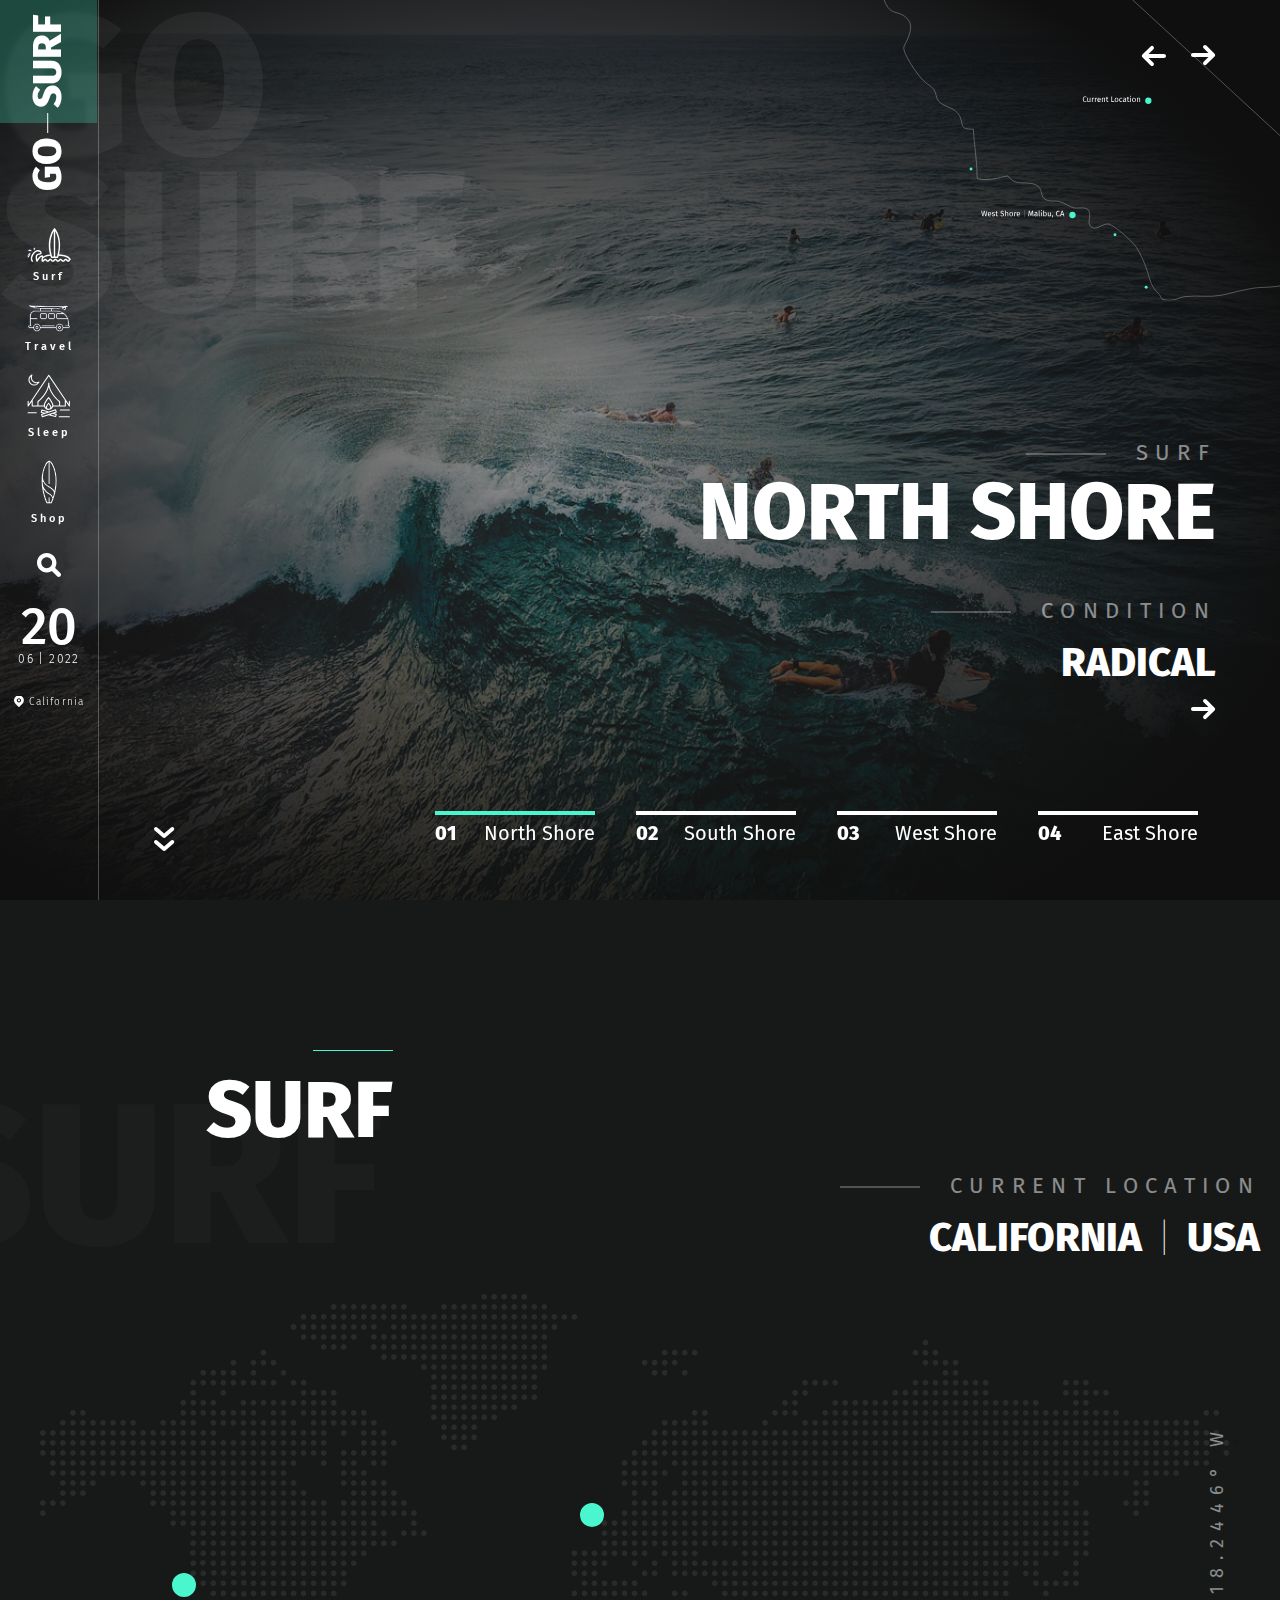
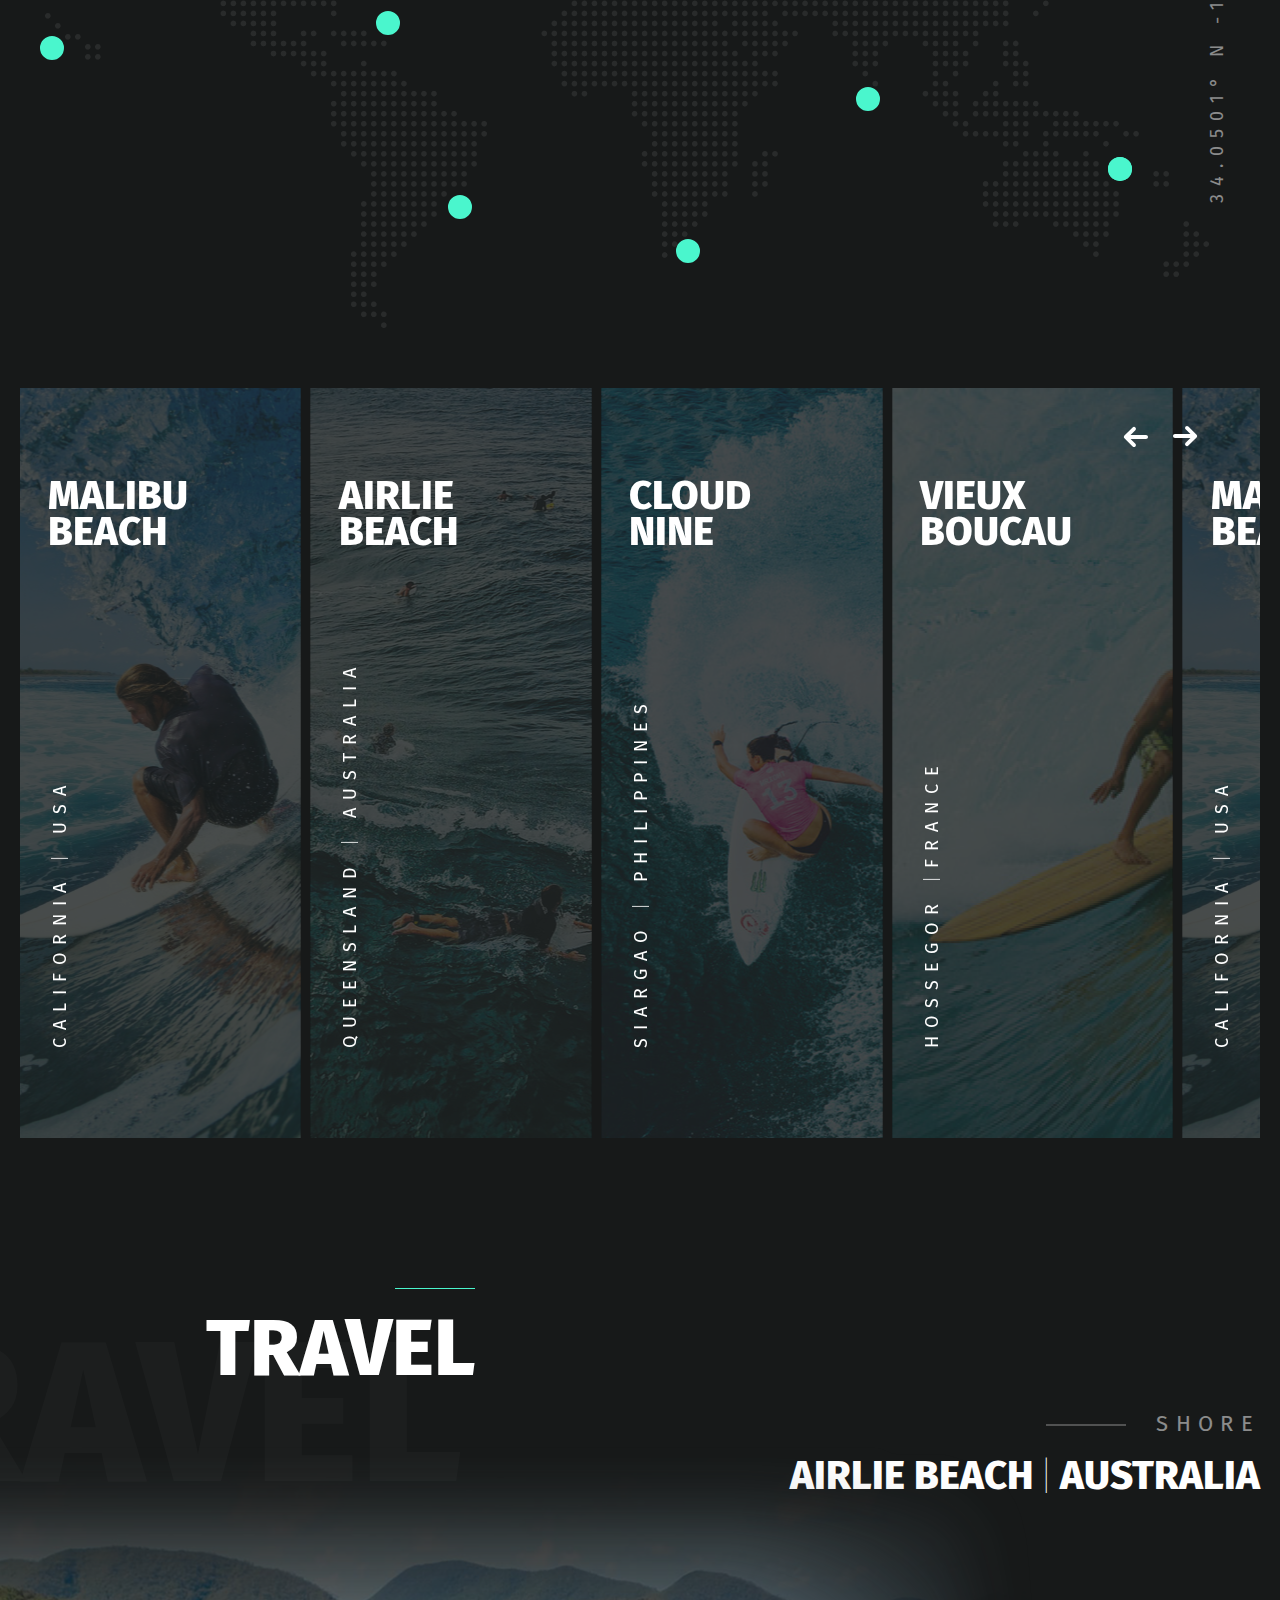
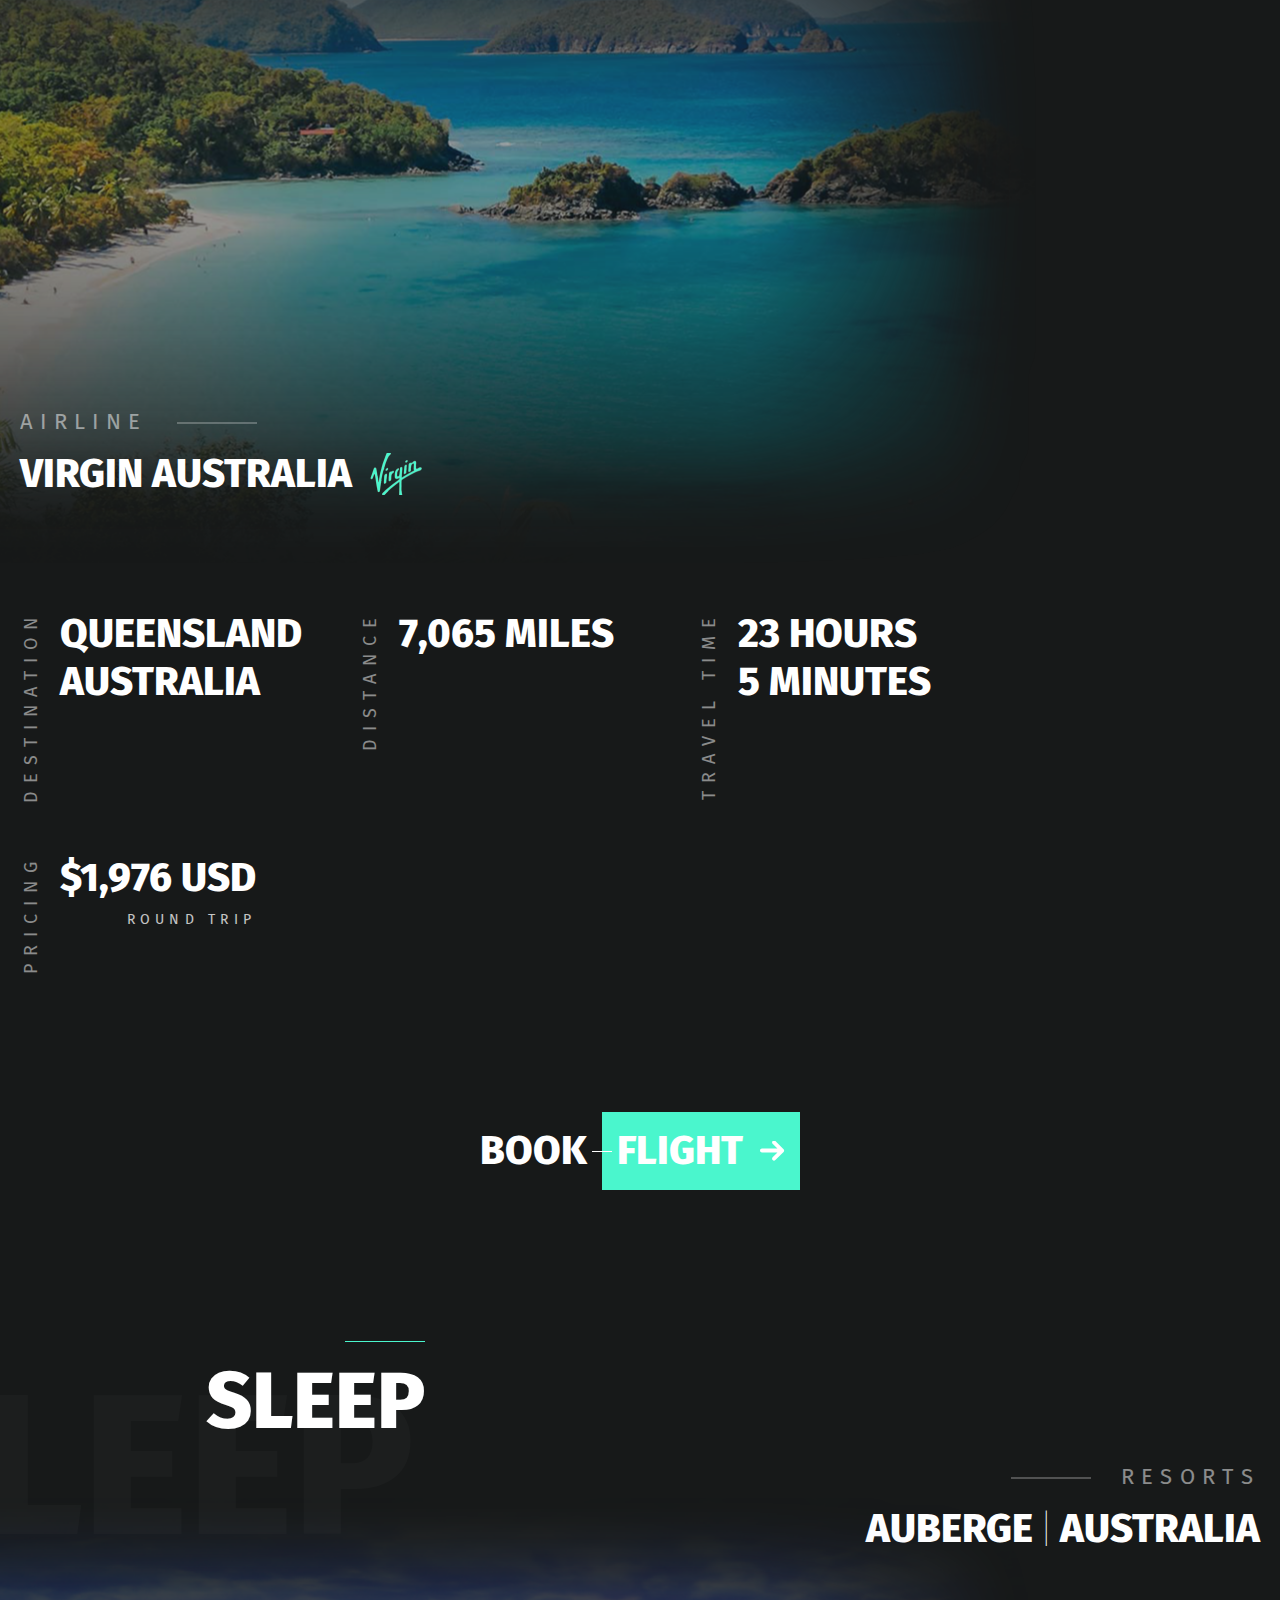
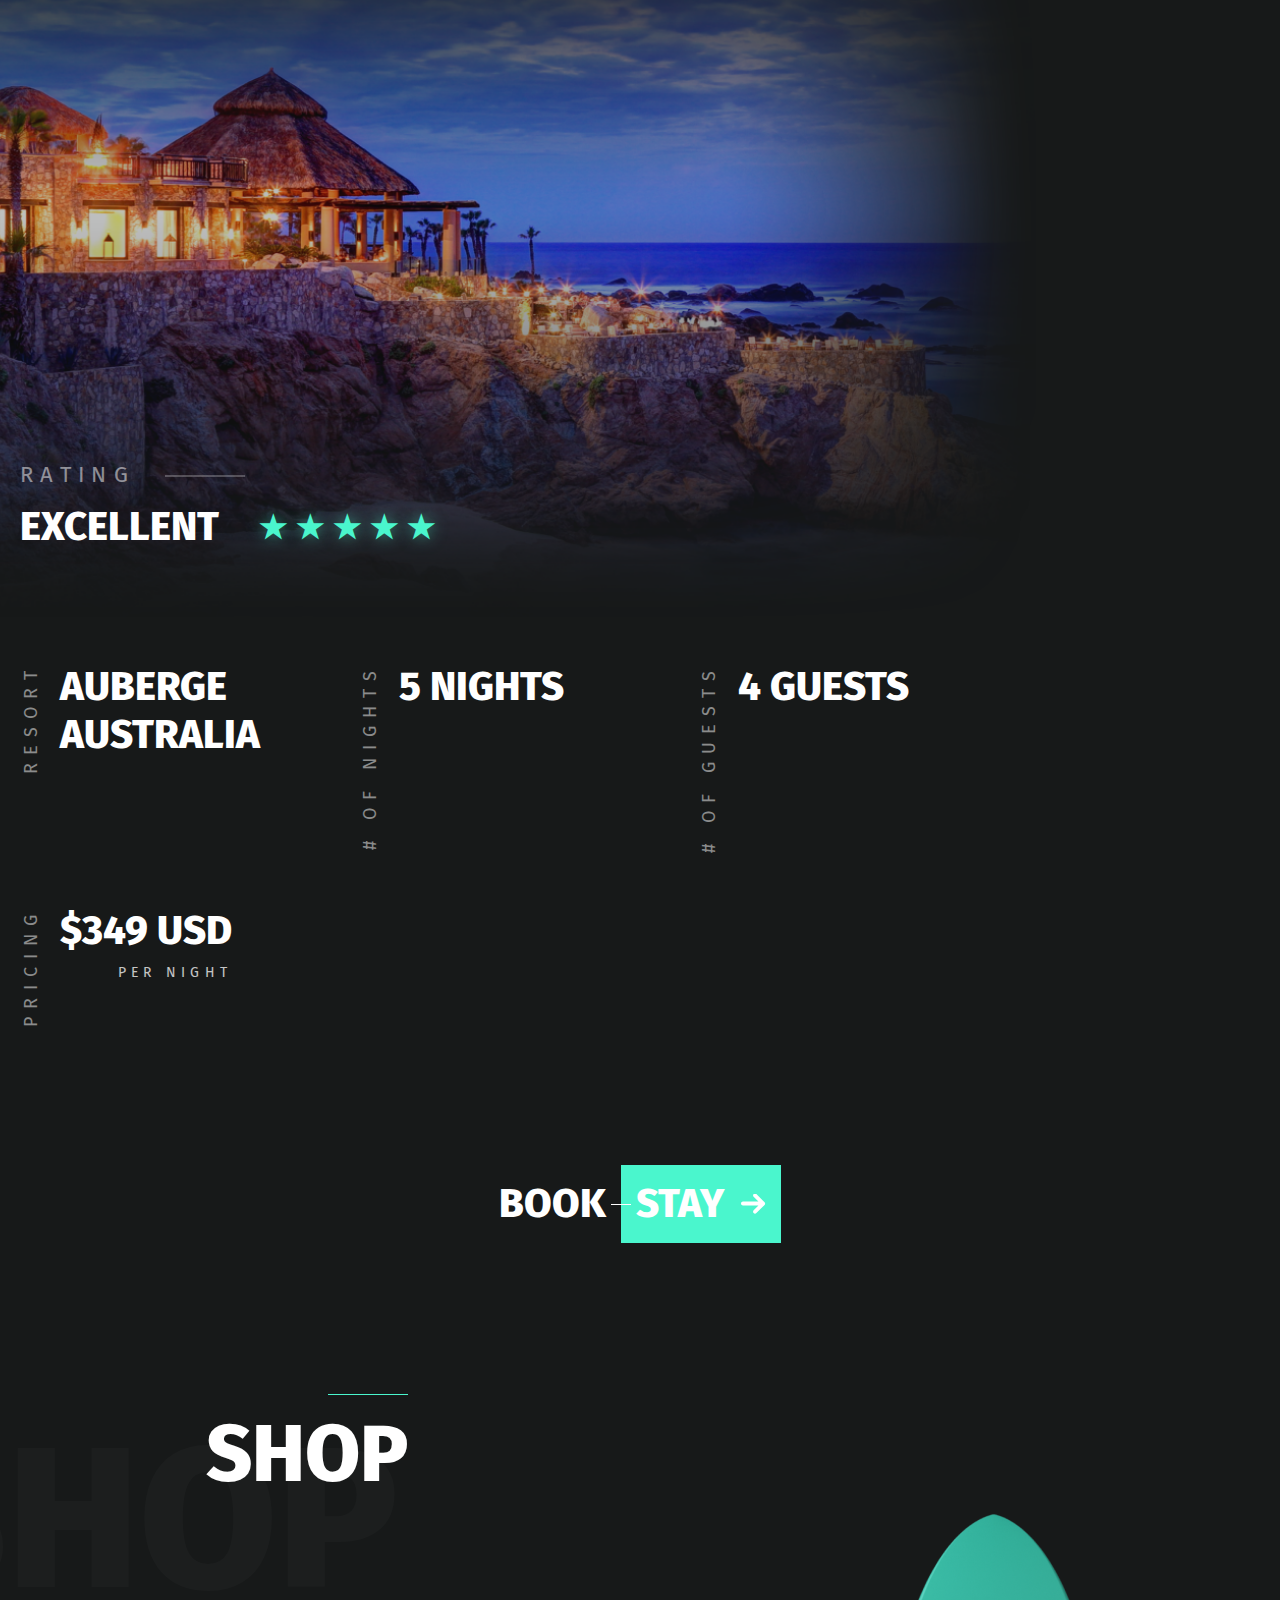
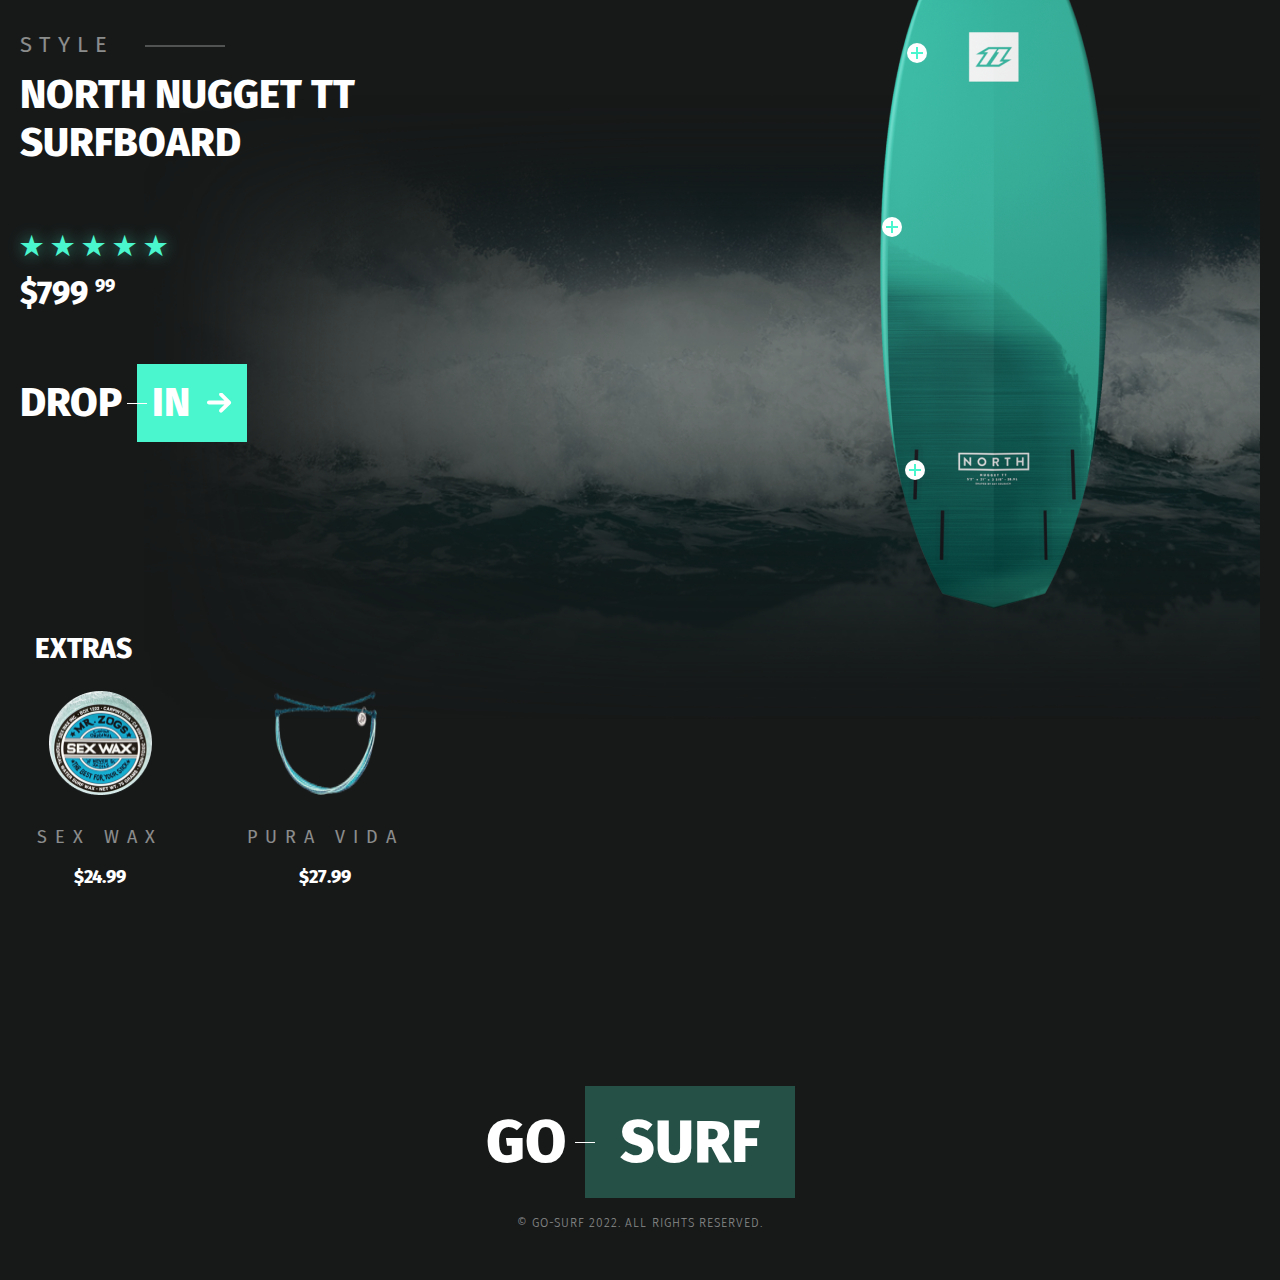
==== index.html @ 5638788f "added travel, shop, footer section. added resp des" ====
<!DOCTYPE html>
<html lang="en">
  <head>
    <meta charset="UTF-8" />
    <meta http-equiv="X-UA-Compatible" content="IE=edge" />
    <meta name="viewport" content="width=device-width, initial-scale=1.0" />

    <link
      href="https://fonts.googleapis.com/css?family=Fira+Sans:100,100italic,200,200italic,300,300italic,regular,italic,500,500italic,600,600italic,700,700italic,800,800italic,900,900italic"
      rel="stylesheet"
    />
    <link
      rel="stylesheet"
      href="https://cdnjs.cloudflare.com/ajax/libs/animate.css/3.7.2/animate.min.css"
    />
    <link
      rel="stylesheet"
      href="https://cdn.jsdelivr.net/npm/swiper@8/swiper-bundle.min.css"
    />

    <link rel="stylesheet" href="css/style.css" />
    <title>Go Surf</title>
  </head>
  <body>
    <header class="header" id="header">
      <div class="header-container">
        <div class="header__map">
          <svg
            class="header__map-svg"
            width="1000"
            height="495"
            viewBox="0 0 1000 495"
            fill="none"
            xmlns="http://www.w3.org/2000/svg"
          >
            <g clip-path="url(#clip0_0_2977)">
              <g opacity="0.29827">
                <path
                  d="M1007.08 163.448L442.182 -356.858V-747.19L27.1096 -770C23.9043 -762.456 3.36709 -740.714 6.57176 -728.596C10.43 -714.102 29.8387 -718.735 35.4776 -709.409C42.0661 -698.42 30.7291 -653.749 27.3457 -640.86C20.8759 -616.445 6.09676 -596.665 1.82235 -572.25C-5.35982 -531.263 9.18245 -534.53 36.7242 -508.927C83.141 -465.742 45.9244 -420.952 57.6176 -370.223C67.1146 -328.878 108.605 -307.554 123.8 -266.211C135.553 -234.37 151.697 -226.233 176.746 -202.947C176.153 -217.084 163.51 -258.785 187.253 -255.102C210.817 -251.478 201.736 -216.669 206.247 -202.115C210.045 -189.997 236.933 -165.761 214.616 -154.593C207.196 -150.91 186.066 -165.582 177.577 -169.503C183.572 -150.791 179.774 -131.367 189.271 -113.487C200.608 -92.162 212.835 -100.359 227.853 -88.7754C243.344 -76.8355 241.683 -63.1137 234.797 -45.0554C227.615 -26.2247 220.196 -29.1352 231.592 -6.44342C239.843 9.95119 253.85 30.7421 265.9 43.2164C272.904 50.4634 280.502 52.1267 287.506 61.3932C293.323 69.1155 291.067 79.2142 298.012 86.1638C309.883 98.1037 330.006 98.282 339.384 113.904C349.831 131.309 337.96 144.437 368.706 142.833C370.309 177.643 376.897 209.185 376.541 243.994C393.695 250.825 421.414 242.687 439.399 239.063C457.266 263.18 480.355 246.429 500.774 259.558C509.678 265.26 507.837 279.517 513.239 284.506C524.339 294.723 532.529 288.308 546.301 291.872C556.51 294.486 564.404 301.97 574.138 304.703C583.338 307.257 598.475 301.258 605.301 309.396C613.492 319.138 599.78 336.958 612.127 344.799C622.395 351.333 637.115 335.77 647.088 338.027C658.721 340.7 692.079 371.174 700.271 381.212C709.59 392.677 718.969 414.062 724.25 428.793C732.501 451.841 731.373 463.127 748.408 479.998C759.27 490.75 748.942 491.522 766.63 494.67C778.204 496.749 793.518 488.374 805.212 487.067C829.549 484.394 854.122 489.027 878.102 484.453C900.421 480.176 921.729 473.166 944.64 469.899C964.465 467.048 999.367 469.246 1016.94 459.801C1035.99 449.643 1037.71 426.654 1010.17 430.932C1007.97 416.26 1017.77 396.003 1006.85 385.847C1022.04 365.056 1027.56 350.384 1029.93 324.959C1031 313.792 1031.48 301.436 1037 292.05C1042.4 282.783 1057.59 277.259 1060.56 269.299C1065.13 256.943 1057.83 251.419 1052.25 244.528C1048.69 240.073 1038.54 242.212 1035.63 238.291C1030.23 231.103 1035.57 223.678 1032.6 216.431C1023.94 195.462 1013.61 187.205 1007.08 163.444C1007.26 167.424 1007.44 171.463 1007.2 175.384"
                  stroke="white"
                  stroke-width="2"
                  stroke-linecap="round"
                  stroke-linejoin="round"
                />
              </g>
              <path
                class="line-animation"
                d="M728.114 83.9394C719.546 107.321 739.614 115.526 755.675 130.807C760.434 135.336 760.888 142.817 755.879 147.342C745.107 157.074 704.264 142.917 706.854 155.745C709.53 168.994 744.061 187.531 745.618 188.799C759.284 199.932 763.735 228.174 756.208 243.658C750.852 254.676 715.342 250.962 704.172 247.293C631.024 223.266 663.985 226.131 581.817 218.67C575.527 218.099 568.935 217.806 562.894 219.65C556.671 221.549 556.869 229.339 558.957 233.55C565.876 247.506 596.849 271.178 588.514 289.523C585.956 295.152 579.963 298.707 577.264 304.27C575.151 308.627 575.385 313.772 574.445 318.523"
                stroke="white"
                stroke-width="2"
              />
              <circle
                class="animated fadeIn delay-5s"
                cx="572.5"
                cy="319.5"
                r="6.5"
                fill="#4AF6CD"
              />
              <circle
                class="animated fadeIn delay-3s"
                cx="660"
                cy="360"
                r="3"
                fill="#4AF6CD"
              />
              <circle
                class="animated fadeIn delay-4s"
                cx="724"
                cy="468"
                r="3"
                fill="#4AF6CD"
              />
              <circle
                class="animated fadeIn delay-2s"
                cx="364"
                cy="225"
                r="3"
                fill="#4AF6CD"
              />
              <circle
                class="animated fadeIn delay-1s"
                cx="728.5"
                cy="84.5"
                r="6.5"
                fill="#4AF6CD"
              />
              <path
                class="animated fadeIn name-point"
                d="M397.41 310.976L395.17 322H393.218L391.186 312.768L389.138 322H387.234L384.994 310.976H386.482L388.258 320.672L390.386 310.976H392.002L394.178 320.672L396.018 310.976H397.41ZM405.544 317.536C405.544 317.781 405.534 318.032 405.512 318.288H400.136C400.2 319.216 400.435 319.899 400.84 320.336C401.246 320.773 401.768 320.992 402.408 320.992C402.814 320.992 403.187 320.933 403.528 320.816C403.87 320.699 404.227 320.512 404.6 320.256L405.24 321.136C404.344 321.84 403.363 322.192 402.296 322.192C401.123 322.192 400.206 321.808 399.544 321.04C398.894 320.272 398.568 319.216 398.568 317.872C398.568 316.997 398.707 316.224 398.984 315.552C399.272 314.869 399.678 314.336 400.2 313.952C400.734 313.568 401.358 313.376 402.072 313.376C403.192 313.376 404.051 313.744 404.648 314.48C405.246 315.216 405.544 316.235 405.544 317.536ZM404.088 317.104C404.088 316.272 403.923 315.637 403.592 315.2C403.262 314.763 402.766 314.544 402.104 314.544C400.899 314.544 400.243 315.429 400.136 317.2H404.088V317.104ZM410.183 313.376C410.759 313.376 411.276 313.456 411.735 313.616C412.194 313.776 412.631 314.016 413.047 314.336L412.423 315.264C412.039 315.019 411.671 314.837 411.319 314.72C410.978 314.603 410.615 314.544 410.231 314.544C409.751 314.544 409.372 314.645 409.095 314.848C408.818 315.04 408.679 315.307 408.679 315.648C408.679 315.989 408.807 316.256 409.063 316.448C409.33 316.64 409.804 316.827 410.487 317.008C411.426 317.243 412.124 317.563 412.583 317.968C413.052 318.373 413.287 318.928 413.287 319.632C413.287 320.464 412.962 321.099 412.311 321.536C411.671 321.973 410.887 322.192 409.959 322.192C408.679 322.192 407.618 321.824 406.775 321.088L407.559 320.192C408.274 320.736 409.063 321.008 409.927 321.008C410.482 321.008 410.919 320.896 411.239 320.672C411.57 320.437 411.735 320.123 411.735 319.728C411.735 319.44 411.676 319.211 411.559 319.04C411.442 318.859 411.239 318.704 410.951 318.576C410.663 318.437 410.242 318.293 409.687 318.144C408.791 317.909 408.14 317.595 407.735 317.2C407.34 316.805 407.143 316.304 407.143 315.696C407.143 315.259 407.271 314.864 407.527 314.512C407.794 314.149 408.156 313.872 408.615 313.68C409.084 313.477 409.607 313.376 410.183 313.376ZM419.62 321.616C419.065 322 418.436 322.192 417.732 322.192C417.017 322.192 416.457 321.989 416.052 321.584C415.657 321.168 415.46 320.571 415.46 319.792V314.704H413.988V313.568H415.46V311.664L416.932 311.488V313.568H418.932L418.772 314.704H416.932V319.728C416.932 320.165 417.006 320.485 417.156 320.688C417.316 320.88 417.577 320.976 417.94 320.976C418.27 320.976 418.644 320.864 419.06 320.64L419.62 321.616ZM428.179 310.784C428.915 310.784 429.545 310.891 430.067 311.104C430.59 311.307 431.097 311.627 431.587 312.064L430.755 312.992C430.339 312.661 429.929 312.421 429.523 312.272C429.129 312.112 428.702 312.032 428.243 312.032C427.667 312.032 427.193 312.165 426.819 312.432C426.446 312.699 426.259 313.088 426.259 313.6C426.259 313.92 426.323 314.192 426.451 314.416C426.579 314.629 426.814 314.827 427.155 315.008C427.507 315.189 428.014 315.381 428.675 315.584C429.369 315.797 429.945 316.027 430.403 316.272C430.862 316.517 431.23 316.859 431.507 317.296C431.795 317.723 431.939 318.267 431.939 318.928C431.939 319.568 431.779 320.133 431.459 320.624C431.15 321.115 430.697 321.499 430.099 321.776C429.513 322.053 428.814 322.192 428.003 322.192C426.478 322.192 425.23 321.717 424.259 320.768L425.091 319.84C425.539 320.203 425.993 320.48 426.451 320.672C426.91 320.853 427.422 320.944 427.987 320.944C428.67 320.944 429.235 320.779 429.683 320.448C430.131 320.107 430.355 319.616 430.355 318.976C430.355 318.613 430.286 318.315 430.147 318.08C430.009 317.835 429.769 317.616 429.427 317.424C429.097 317.232 428.611 317.04 427.971 316.848C426.841 316.507 426.014 316.096 425.491 315.616C424.969 315.136 424.707 314.485 424.707 313.664C424.707 313.109 424.851 312.613 425.139 312.176C425.438 311.739 425.849 311.397 426.371 311.152C426.905 310.907 427.507 310.784 428.179 310.784ZM438.066 313.376C438.834 313.376 439.431 313.605 439.858 314.064C440.295 314.523 440.514 315.152 440.514 315.952V322H439.042V316.16C439.042 315.563 438.925 315.141 438.69 314.896C438.466 314.651 438.135 314.528 437.698 314.528C437.261 314.528 436.871 314.656 436.53 314.912C436.189 315.168 435.869 315.531 435.57 316V322H434.098V310.192L435.57 310.032V314.736C436.231 313.829 437.063 313.376 438.066 313.376ZM446.641 313.376C447.825 313.376 448.742 313.771 449.393 314.56C450.054 315.349 450.385 316.421 450.385 317.776C450.385 318.651 450.236 319.424 449.937 320.096C449.638 320.757 449.206 321.275 448.641 321.648C448.076 322.011 447.404 322.192 446.625 322.192C445.441 322.192 444.518 321.797 443.857 321.008C443.196 320.219 442.865 319.147 442.865 317.792C442.865 316.917 443.014 316.149 443.313 315.488C443.612 314.816 444.044 314.299 444.609 313.936C445.174 313.563 445.852 313.376 446.641 313.376ZM446.641 314.56C445.18 314.56 444.449 315.637 444.449 317.792C444.449 319.936 445.174 321.008 446.625 321.008C448.076 321.008 448.801 319.931 448.801 317.776C448.801 315.632 448.081 314.56 446.641 314.56ZM456.481 313.376C456.78 313.376 457.057 313.408 457.313 313.472L457.041 314.912C456.785 314.848 456.54 314.816 456.305 314.816C455.782 314.816 455.361 315.008 455.041 315.392C454.721 315.776 454.47 316.373 454.289 317.184V322H452.817V313.568H454.081L454.225 315.28C454.449 314.651 454.753 314.176 455.137 313.856C455.521 313.536 455.969 313.376 456.481 313.376ZM464.872 317.536C464.872 317.781 464.862 318.032 464.84 318.288H459.464C459.528 319.216 459.763 319.899 460.168 320.336C460.574 320.773 461.096 320.992 461.736 320.992C462.142 320.992 462.515 320.933 462.856 320.816C463.198 320.699 463.555 320.512 463.928 320.256L464.568 321.136C463.672 321.84 462.691 322.192 461.624 322.192C460.451 322.192 459.534 321.808 458.872 321.04C458.222 320.272 457.896 319.216 457.896 317.872C457.896 316.997 458.035 316.224 458.312 315.552C458.6 314.869 459.006 314.336 459.528 313.952C460.062 313.568 460.686 313.376 461.4 313.376C462.52 313.376 463.379 313.744 463.976 314.48C464.574 315.216 464.872 316.235 464.872 317.536ZM463.416 317.104C463.416 316.272 463.251 315.637 462.92 315.2C462.59 314.763 462.094 314.544 461.432 314.544C460.227 314.544 459.571 315.429 459.464 317.2H463.416V317.104ZM473.41 309.184V323.568H473.058V309.184H473.41ZM492.237 322H490.765L490.381 317.024C490.221 315.072 490.131 313.573 490.109 312.528L487.725 320.752H486.301L483.789 312.512C483.789 313.845 483.72 315.387 483.581 317.136L483.213 322H481.773L482.685 310.976H484.733L487.053 318.992L489.261 310.976H491.325L492.237 322ZM500.434 320.032C500.434 320.373 500.493 320.629 500.61 320.8C500.728 320.96 500.904 321.083 501.138 321.168L500.802 322.192C500.365 322.139 500.013 322.016 499.746 321.824C499.48 321.632 499.282 321.333 499.154 320.928C498.589 321.771 497.752 322.192 496.642 322.192C495.81 322.192 495.154 321.957 494.674 321.488C494.194 321.019 493.954 320.405 493.954 319.648C493.954 318.752 494.274 318.064 494.914 317.584C495.565 317.104 496.482 316.864 497.666 316.864H498.962V316.24C498.962 315.643 498.818 315.216 498.53 314.96C498.242 314.704 497.8 314.576 497.202 314.576C496.584 314.576 495.826 314.725 494.93 315.024L494.562 313.952C495.608 313.568 496.578 313.376 497.474 313.376C498.466 313.376 499.208 313.621 499.698 314.112C500.189 314.592 500.434 315.28 500.434 316.176V320.032ZM496.978 321.088C497.821 321.088 498.482 320.651 498.962 319.776V317.84H497.858C496.301 317.84 495.522 318.416 495.522 319.568C495.522 320.069 495.645 320.448 495.89 320.704C496.136 320.96 496.498 321.088 496.978 321.088ZM504.981 322.192C504.437 322.192 504.005 322.032 503.685 321.712C503.376 321.381 503.221 320.923 503.221 320.336V310.176L504.693 310V320.304C504.693 320.539 504.731 320.709 504.805 320.816C504.891 320.923 505.029 320.976 505.221 320.976C505.424 320.976 505.605 320.944 505.765 320.88L506.149 321.904C505.797 322.096 505.408 322.192 504.981 322.192ZM509.461 313.568V322H507.989V313.568H509.461ZM508.709 309.52C509.018 309.52 509.269 309.616 509.461 309.808C509.653 310 509.749 310.24 509.749 310.528C509.749 310.816 509.653 311.056 509.461 311.248C509.269 311.429 509.018 311.52 508.709 311.52C508.41 311.52 508.165 311.429 507.973 311.248C507.781 311.056 507.685 310.816 507.685 310.528C507.685 310.24 507.781 310 507.973 309.808C508.165 309.616 508.41 309.52 508.709 309.52ZM516.36 313.376C517.32 313.376 518.083 313.765 518.648 314.544C519.214 315.312 519.496 316.389 519.496 317.776C519.496 318.651 519.363 319.424 519.096 320.096C518.83 320.757 518.446 321.275 517.944 321.648C517.443 322.011 516.856 322.192 516.184 322.192C515.299 322.192 514.552 321.819 513.944 321.072L513.8 322H512.504V310.176L513.976 310V314.624C514.584 313.792 515.379 313.376 516.36 313.376ZM515.832 321.024C516.483 321.024 516.99 320.763 517.352 320.24C517.726 319.707 517.912 318.885 517.912 317.776C517.912 316.635 517.742 315.813 517.4 315.312C517.059 314.8 516.574 314.544 515.944 314.544C515.198 314.544 514.542 314.981 513.976 315.856V319.888C514.2 320.24 514.472 320.517 514.792 320.72C515.123 320.923 515.47 321.024 515.832 321.024ZM528.276 322H527.012L526.9 320.688C526.58 321.211 526.212 321.595 525.796 321.84C525.38 322.075 524.874 322.192 524.276 322.192C523.54 322.192 522.964 321.968 522.548 321.52C522.132 321.072 521.924 320.437 521.924 319.616V313.568H523.396V319.456C523.396 320.032 523.498 320.443 523.7 320.688C523.903 320.923 524.234 321.04 524.692 321.04C525.514 321.04 526.218 320.555 526.804 319.584V313.568H528.276V322ZM531.701 319.968C532.021 319.968 532.288 320.075 532.501 320.288C532.714 320.501 532.821 320.763 532.821 321.072C532.821 321.403 532.725 321.781 532.533 322.208L531.461 324.656H530.405L531.045 322C530.906 321.893 530.794 321.76 530.709 321.6C530.634 321.44 530.597 321.264 530.597 321.072C530.597 320.763 530.704 320.501 530.917 320.288C531.13 320.075 531.392 319.968 531.701 319.968ZM543.331 310.784C543.992 310.784 544.547 310.869 544.995 311.04C545.454 311.211 545.918 311.488 546.387 311.872L545.555 312.848C544.883 312.304 544.174 312.032 543.427 312.032C542.51 312.032 541.768 312.384 541.203 313.088C540.648 313.792 540.371 314.923 540.371 316.48C540.371 317.995 540.648 319.115 541.203 319.84C541.758 320.555 542.494 320.912 543.411 320.912C543.88 320.912 544.291 320.832 544.643 320.672C544.995 320.512 545.368 320.288 545.763 320L546.515 320.96C546.174 321.312 545.736 321.605 545.203 321.84C544.67 322.075 544.056 322.192 543.363 322.192C542.467 322.192 541.667 321.973 540.963 321.536C540.27 321.088 539.726 320.437 539.331 319.584C538.947 318.72 538.755 317.685 538.755 316.48C538.755 315.275 538.958 314.245 539.363 313.392C539.768 312.528 540.318 311.877 541.011 311.44C541.704 311.003 542.478 310.784 543.331 310.784ZM554.3 322L553.468 319.232H549.292L548.46 322H546.924L550.46 310.976H552.38L555.9 322H554.3ZM549.66 318H553.1L551.388 312.24L549.66 318Z"
                fill="white"
              />
              <path
                class="animated fadeIn name-point"
                d="M598.378 75.784C599.039 75.784 599.594 75.8693 600.042 76.04C600.501 76.2107 600.965 76.488 601.434 76.872L600.602 77.848C599.93 77.304 599.221 77.032 598.474 77.032C597.557 77.032 596.815 77.384 596.25 78.088C595.695 78.792 595.418 79.9227 595.418 81.48C595.418 82.9947 595.695 84.1147 596.25 84.84C596.805 85.5547 597.541 85.912 598.458 85.912C598.927 85.912 599.338 85.832 599.69 85.672C600.042 85.512 600.415 85.288 600.81 85L601.562 85.96C601.221 86.312 600.783 86.6053 600.25 86.84C599.717 87.0747 599.103 87.192 598.41 87.192C597.514 87.192 596.714 86.9733 596.01 86.536C595.317 86.088 594.773 85.4373 594.378 84.584C593.994 83.72 593.802 82.6853 593.802 81.48C593.802 80.2747 594.005 79.2453 594.41 78.392C594.815 77.528 595.365 76.8773 596.058 76.44C596.751 76.0027 597.525 75.784 598.378 75.784ZM609.401 87H608.137L608.025 85.688C607.705 86.2107 607.337 86.5947 606.921 86.84C606.505 87.0747 605.999 87.192 605.401 87.192C604.665 87.192 604.089 86.968 603.673 86.52C603.257 86.072 603.049 85.4373 603.049 84.616V78.568H604.521V84.456C604.521 85.032 604.623 85.4427 604.825 85.688C605.028 85.9227 605.359 86.04 605.817 86.04C606.639 86.04 607.343 85.5547 607.929 84.584V78.568H609.401V87ZM616.106 78.376C616.405 78.376 616.682 78.408 616.938 78.472L616.666 79.912C616.41 79.848 616.165 79.816 615.93 79.816C615.407 79.816 614.986 80.008 614.666 80.392C614.346 80.776 614.095 81.3733 613.914 82.184V87H612.442V78.568H613.706L613.85 80.28C614.074 79.6507 614.378 79.176 614.762 78.856C615.146 78.536 615.594 78.376 616.106 78.376ZM622.278 78.376C622.576 78.376 622.854 78.408 623.11 78.472L622.838 79.912C622.582 79.848 622.336 79.816 622.102 79.816C621.579 79.816 621.158 80.008 620.838 80.392C620.518 80.776 620.267 81.3733 620.086 82.184V87H618.614V78.568H619.878L620.022 80.28C620.246 79.6507 620.55 79.176 620.934 78.856C621.318 78.536 621.766 78.376 622.278 78.376ZM630.669 82.536C630.669 82.7813 630.659 83.032 630.637 83.288H625.261C625.325 84.216 625.56 84.8987 625.965 85.336C626.371 85.7733 626.893 85.992 627.533 85.992C627.939 85.992 628.312 85.9333 628.653 85.816C628.995 85.6987 629.352 85.512 629.725 85.256L630.365 86.136C629.469 86.84 628.488 87.192 627.421 87.192C626.248 87.192 625.331 86.808 624.669 86.04C624.019 85.272 623.693 84.216 623.693 82.872C623.693 81.9973 623.832 81.224 624.109 80.552C624.397 79.8693 624.803 79.336 625.325 78.952C625.859 78.568 626.483 78.376 627.197 78.376C628.317 78.376 629.176 78.744 629.773 79.48C630.371 80.216 630.669 81.2347 630.669 82.536ZM629.213 82.104C629.213 81.272 629.048 80.6373 628.717 80.2C628.387 79.7627 627.891 79.544 627.229 79.544C626.024 79.544 625.368 80.4293 625.261 82.2H629.213V82.104ZM636.988 78.376C637.756 78.376 638.353 78.6053 638.78 79.064C639.217 79.5227 639.436 80.152 639.436 80.952V87H637.964V81.16C637.964 80.5627 637.852 80.1413 637.628 79.896C637.404 79.6507 637.073 79.528 636.636 79.528C636.188 79.528 635.793 79.656 635.452 79.912C635.111 80.168 634.791 80.536 634.492 81.016V87H633.02V78.568H634.284L634.412 79.816C634.711 79.368 635.079 79.016 635.516 78.76C635.964 78.504 636.455 78.376 636.988 78.376ZM646.651 86.616C646.096 87 645.467 87.192 644.763 87.192C644.048 87.192 643.488 86.9893 643.083 86.584C642.688 86.168 642.491 85.5707 642.491 84.792V79.704H641.019V78.568H642.491V76.664L643.963 76.488V78.568H645.963L645.803 79.704H643.963V84.728C643.963 85.1653 644.038 85.4853 644.187 85.688C644.347 85.88 644.608 85.976 644.971 85.976C645.302 85.976 645.675 85.864 646.091 85.64L646.651 86.616ZM654.011 75.976V85.672H658.539L658.363 87H652.491V75.976H654.011ZM663.141 78.376C664.325 78.376 665.242 78.7707 665.893 79.56C666.554 80.3493 666.885 81.4213 666.885 82.776C666.885 83.6507 666.736 84.424 666.437 85.096C666.138 85.7573 665.706 86.2747 665.141 86.648C664.576 87.0107 663.904 87.192 663.125 87.192C661.941 87.192 661.018 86.7973 660.357 86.008C659.696 85.2187 659.365 84.1467 659.365 82.792C659.365 81.9173 659.514 81.1493 659.813 80.488C660.112 79.816 660.544 79.2987 661.109 78.936C661.674 78.5627 662.352 78.376 663.141 78.376ZM663.141 79.56C661.68 79.56 660.949 80.6373 660.949 82.792C660.949 84.936 661.674 86.008 663.125 86.008C664.576 86.008 665.301 84.9307 665.301 82.776C665.301 80.632 664.581 79.56 663.141 79.56ZM672.389 78.376C672.89 78.376 673.349 78.4507 673.765 78.6C674.181 78.7387 674.581 78.968 674.965 79.288L674.261 80.216C673.962 80.0027 673.669 79.848 673.381 79.752C673.104 79.6453 672.794 79.592 672.453 79.592C671.77 79.592 671.237 79.864 670.853 80.408C670.48 80.952 670.293 81.7573 670.293 82.824C670.293 83.8907 670.48 84.68 670.853 85.192C671.226 85.6933 671.76 85.944 672.453 85.944C672.784 85.944 673.088 85.896 673.365 85.8C673.642 85.6933 673.952 85.528 674.293 85.304L674.965 86.264C674.197 86.8827 673.338 87.192 672.389 87.192C671.248 87.192 670.346 86.808 669.685 86.04C669.034 85.272 668.709 84.2107 668.709 82.856C668.709 81.96 668.858 81.176 669.157 80.504C669.456 79.832 669.877 79.3093 670.421 78.936C670.976 78.5627 671.632 78.376 672.389 78.376ZM682.481 85.032C682.481 85.3733 682.54 85.6293 682.657 85.8C682.775 85.96 682.951 86.0827 683.185 86.168L682.849 87.192C682.412 87.1387 682.06 87.016 681.793 86.824C681.527 86.632 681.329 86.3333 681.201 85.928C680.636 86.7707 679.799 87.192 678.689 87.192C677.857 87.192 677.201 86.9573 676.721 86.488C676.241 86.0187 676.001 85.4053 676.001 84.648C676.001 83.752 676.321 83.064 676.961 82.584C677.612 82.104 678.529 81.864 679.713 81.864H681.009V81.24C681.009 80.6427 680.865 80.216 680.577 79.96C680.289 79.704 679.847 79.576 679.249 79.576C678.631 79.576 677.873 79.7253 676.977 80.024L676.609 78.952C677.655 78.568 678.625 78.376 679.521 78.376C680.513 78.376 681.255 78.6213 681.745 79.112C682.236 79.592 682.481 80.28 682.481 81.176V85.032ZM679.025 86.088C679.868 86.088 680.529 85.6507 681.009 84.776V82.84H679.905C678.348 82.84 677.569 83.416 677.569 84.568C677.569 85.0693 677.692 85.448 677.937 85.704C678.183 85.96 678.545 86.088 679.025 86.088ZM689.76 86.616C689.206 87 688.576 87.192 687.872 87.192C687.158 87.192 686.598 86.9893 686.192 86.584C685.798 86.168 685.6 85.5707 685.6 84.792V79.704H684.128V78.568H685.6V76.664L687.072 76.488V78.568H689.072L688.912 79.704H687.072V84.728C687.072 85.1653 687.147 85.4853 687.296 85.688C687.456 85.88 687.718 85.976 688.08 85.976C688.411 85.976 688.784 85.864 689.2 85.64L689.76 86.616ZM692.758 78.568V87H691.286V78.568H692.758ZM692.006 74.52C692.315 74.52 692.566 74.616 692.758 74.808C692.95 75 693.046 75.24 693.046 75.528C693.046 75.816 692.95 76.056 692.758 76.248C692.566 76.4293 692.315 76.52 692.006 76.52C691.707 76.52 691.462 76.4293 691.27 76.248C691.078 76.056 690.982 75.816 690.982 75.528C690.982 75.24 691.078 75 691.27 74.808C691.462 74.616 691.707 74.52 692.006 74.52ZM698.969 78.376C700.153 78.376 701.071 78.7707 701.721 79.56C702.383 80.3493 702.713 81.4213 702.713 82.776C702.713 83.6507 702.564 84.424 702.265 85.096C701.967 85.7573 701.535 86.2747 700.969 86.648C700.404 87.0107 699.732 87.192 698.953 87.192C697.769 87.192 696.847 86.7973 696.185 86.008C695.524 85.2187 695.193 84.1467 695.193 82.792C695.193 81.9173 695.343 81.1493 695.641 80.488C695.94 79.816 696.372 79.2987 696.937 78.936C697.503 78.5627 698.18 78.376 698.969 78.376ZM698.969 79.56C697.508 79.56 696.777 80.6373 696.777 82.792C696.777 84.936 697.503 86.008 698.953 86.008C700.404 86.008 701.129 84.9307 701.129 82.776C701.129 80.632 700.409 79.56 698.969 79.56ZM709.113 78.376C709.881 78.376 710.478 78.6053 710.905 79.064C711.342 79.5227 711.561 80.152 711.561 80.952V87H710.089V81.16C710.089 80.5627 709.977 80.1413 709.753 79.896C709.529 79.6507 709.198 79.528 708.761 79.528C708.313 79.528 707.918 79.656 707.577 79.912C707.236 80.168 706.916 80.536 706.617 81.016V87H705.145V78.568H706.409L706.537 79.816C706.836 79.368 707.204 79.016 707.641 78.76C708.089 78.504 708.58 78.376 709.113 78.376Z"
                fill="white"
              />
            </g>
            <defs>
              <clipPath id="clip0_0_2977">
                <rect
                  width="1062"
                  height="1265"
                  fill="white"
                  transform="translate(0 -770)"
                />
              </clipPath>
            </defs>
          </svg>
        </div>

        <div class="container__burger">
          <div class="burger" id="burger">
            <span class="bar"></span>
            <span class="bar"></span>
            <span class="bar"></span>
          </div>
        </div>

        <div
          style="
            --swiper-navigation-color: #fff;
            --swiper-pagination-color: #fff;
          "
          class="swiper mySwiper2"
        >
          <div class="swiper-wrapper">
            <div class="swiper-slide">
              <div class="header-swiper-slide header-swiper-slide__north">
                <div class="header-swiper-slide__info-wrapper">
                  <p class="subtitle subtitle-header">Surf</p>
                  <p class="header-swiper-slide__title">North Shore</p>
                  <p class="subtitle subtitle-header">Condition</p>
                  <p class="title title-header">Radical</p>
                  <a href="#" class="header-swiper-slide__link">
                    <img src="images/arrow-right.svg" alt="" />
                  </a>
                </div>
              </div>
            </div>
            <div class="swiper-slide">
              <div class="header-swiper-slide header-swiper-slide__south">
                <div class="header-swiper-slide__info-wrapper">
                  <p class="subtitle subtitle-header">Surf</p>
                  <p class="header-swiper-slide__title">South Shore</p>
                  <p class="subtitle subtitle-header">Condition</p>
                  <p class="title title-header">Radical</p>
                  <a href="#" class="header-swiper-slide__link">
                    <img src="images/arrow-right.svg" alt="" />
                  </a>
                </div>
              </div>
            </div>
            <div class="swiper-slide">
              <div class="header-swiper-slide header-swiper-slide__west">
                <div class="header-swiper-slide__info-wrapper">
                  <p class="subtitle subtitle-header">Surf</p>
                  <p class="header-swiper-slide__title">West Shore</p>
                  <p class="subtitle subtitle-header">Condition</p>
                  <p class="title title-header">Radical</p>
                  <a href="#" class="header-swiper-slide__link">
                    <img src="images/arrow-right.svg" alt="" />
                  </a>
                </div>
              </div>
            </div>
            <div class="swiper-slide">
              <div class="header-swiper-slide header-swiper-slide__east">
                <div class="header-swiper-slide__info-wrapper">
                  <p class="subtitle subtitle-header">Surf</p>
                  <p class="header-swiper-slide__title">East Shore</p>
                  <p class="subtitle subtitle-header">Condition</p>
                  <p class="title title-header">Radical</p>
                  <a href="#" class="header-swiper-slide__link">
                    <img src="images/arrow-right.svg" alt="" />
                  </a>
                </div>
              </div>
            </div>
          </div>
          <div class="arrow-wrapper">
            <img
              class="swiper-arrow-slider swiper-arrow-prev"
              src="images/arrow-right.svg"
              alt=""
            />
            <img
              class="swiper-arrow-slider swiper-arrow-next"
              src="images/arrow-right.svg"
              alt=""
            />
          </div>
        </div>
        <div class="swiper-dots-container">
          <div thumbsSlider="" class="swiper mySwiper">
            <div class="swiper-wrapper">
              <div class="swiper-slide">
                <div class="dots-wrapper">
                  <span class="dots-wrapper__number">01</span>
                  <span class="dots-wrapper__item">North Shore</span>
                </div>
              </div>
              <div class="swiper-slide">
                <div class="dots-wrapper">
                  <span class="dots-wrapper__number">02</span>
                  <span class="dots-wrapper__item">South Shore</span>
                </div>
              </div>
              <div class="swiper-slide">
                <div class="dots-wrapper">
                  <span class="dots-wrapper__number">03</span>
                  <span class="dots-wrapper__item">West Shore</span>
                </div>
              </div>
              <div class="swiper-slide">
                <div class="dots-wrapper">
                  <span class="dots-wrapper__number">04</span>
                  <span class="dots-wrapper__item">East Shore</span>
                </div>
              </div>
            </div>
          </div>
        </div>

        <p class="header__title">Go Surf</p>

        <div class="header__asside" id="popup">
          <div class="logo">
            <a class="logo__title" href="#header">
              Go <span class="logo__title-span">surf</span>
            </a>
          </div>

          <nav class="nav-bar">
            <ul class="nav-bar__unlist">
              <li class="nav-bar__item">
                <a href="#surf" class="nav-bar__link"
                  ><img
                    src="images/header/nav-surf.svg"
                    alt=""
                    class="nav-bar__ico"
                  />Surf</a
                >
              </li>
              <li class="nav-bar__item">
                <a href="#travel" class="nav-bar__link"
                  ><img
                    src="images/header/nav-travel.svg"
                    alt=""
                    class="nav-bar__ico"
                  />Travel</a
                >
              </li>
              <li class="nav-bar__item">
                <a href="#sleep" class="nav-bar__link">
                  <img
                    src="images/header/nav-camp.svg"
                    alt=""
                    class="nav-bar__ico"
                  />Sleep</a
                >
              </li>
              <li class="nav-bar__item">
                <a href="#shop" class="nav-bar__link"
                  ><img
                    src="images/header/nav-shop.svg"
                    alt=""
                    class="nav-bar__ico"
                  />Shop</a
                >
              </li>
            </ul>
          </nav>
          <div class="header-search">
            <img
              src="images/header/nav-search.svg"
              alt=""
              class="header-search__ico"
            />
          </div>
          <div class="header-date">
            <span class="header-date__day">20</span
            ><span class="header-date__year">06 | 2022</span>
          </div>
          <p class="header-location">California</p>
        </div>
        <div
          class="animated infinite fadeInDown delay-2s slow double-down-arrows"
        >
          <img
            src="images/header/double-down-arrows.svg"
            alt=""
            class="double-down-arrows-img"
          />
        </div>
      </div>
    </header>
    <main class="main">
      <section class="surf" id="surf">
        <div class="section-wrapper">
          <p class="section-title section-title__surf">surf</p>
          <div class="title-wrapper">
            <div class="subtitle">Current location</div>
            <div class="title">
              California <span class="title__span">|</span> USA
            </div>
          </div>

          <div class="world-map-wrapper" id="world-map">
            <div class="dots-beach-mobile-info__wrapper">
              <a class="dots-beach-mobile-info__location-name" href="#"
                >Airlie Beach</a
              >
              <p class="dots-beach-mobile-info__location-city">Australia</p>
              <div class="dots-beach-mobile-info__weather">
                <p class="dots-beach-mobile-info__weather-wave">9 - 13</p>
                <p class="dots-beach-mobile-info__weather-water">+2.3</p>
                <p class="dots-beach-mobile-info__weather-wind">4 SE</p>
              </div>
            </div>

            <img
              class="world-map"
              src="images/surf/world-map.png"
              alt="world map"
            />
            <p class="coordinates-beach">34.0501&deg N -118.2446&deg W</p>

            <span class="dots-beach dots-malibu" id="dots-malibu"></span>
            <span class="dots-beach dots-airlie" id="dots-airlie"></span>
            <span class="dots-beach dots-cloud" id="dots-cloud"></span>
            <span class="dots-beach dots-vieux" id="dots-vieux"></span>
            <span class="dots-beach dots-1" id="dots-1"> </span>
            <span class="dots-beach dots-2" id="dots-2"></span>
            <span class="dots-beach dots-3" id="dots-3"></span>
            <span class="dots-beach dots-4" id="dots-4"></span>
            <!--crutch -->
            <span class="dots-beach dots-5" id="dots-5"></span>
          </div>

          <div class="swiper mySwiper-surf">
            <div class="swiper-wrapper">
              <div class="swiper-slide">
                <div class="slider-box">
                  <img
                    class="slider-box__inner-img"
                    src="images/surf/surf-slider/surfing.png"
                    alt="Beach"
                  />
                  <div class="slider-box__beach-name">Malibu Beach</div>
                  <div class="slider-box__location">
                    California
                    <span class="slider-box__location-span">|</span> USA
                  </div>

                  <a class="slider-box__btn btn-box__title">
                    View <span class="btn-box__title-span">surf</span>
                  </a>
                </div>
              </div>
              <div class="swiper-slide">
                <div class="slider-box">
                  <img
                    class="slider-box__inner-img"
                    src="images/surf/surf-slider/surfing2.jpeg"
                    alt="Beach"
                  />
                  <div class="slider-box__beach-name">Airlie Beach</div>
                  <div class="slider-box__location">
                    Queensland
                    <span class="slider-box__location-span">|</span> Australia
                  </div>

                  <a class="slider-box__btn btn-box__title">
                    View <span class="btn-box__title-span">surf</span>
                  </a>
                </div>
              </div>
              <div class="swiper-slide">
                <div class="slider-box">
                  <img
                    class="slider-box__inner-img"
                    src="images/surf/surf-slider/surfing3.png"
                    alt="Beach"
                  />
                  <div class="slider-box__beach-name">Cloud Nine</div>
                  <div class="slider-box__location">
                    Siargao
                    <span class="slider-box__location-span">|</span> Philippines
                  </div>
                  <a class="slider-box__btn btn-box__title">
                    View <span class="btn-box__title-span">surf</span>
                  </a>
                </div>
              </div>
              <div class="swiper-slide">
                <div class="slider-box">
                  <img
                    class="slider-box__inner-img"
                    src="images/surf/surf-slider/surfing4.png"
                    alt="Beach"
                  />
                  <div class="slider-box__beach-name">Vieux Boucau</div>
                  <div class="slider-box__location">
                    Hossegor
                    <span class="slider-box__location-span">|</span>France
                  </div>

                  <a class="slider-box__btn btn-box__title">
                    View <span class="btn-box__title-span">surf</span>
                  </a>
                </div>
              </div>
              <div class="swiper-slide">
                <div class="slider-box">
                  <img
                    class="slider-box__inner-img"
                    src="images/surf/surf-slider/surfing.png"
                    alt="Beach"
                  />
                  <div class="slider-box__beach-name">Malibu Beach</div>
                  <div class="slider-box__location">
                    California
                    <span class="slider-box__location-span">|</span> USA
                  </div>

                  <a class="slider-box__btn btn-box__title">
                    View <span class="btn-box__title-span">surf</span>
                  </a>
                </div>
              </div>
              <div class="swiper-slide">
                <div class="slider-box">
                  <img
                    class="slider-box__inner-img"
                    src="images/surf/surf-slider/surfing4.png"
                    alt="Beach"
                  />
                  <div class="slider-box__beach-name">Vieux Boucau</div>
                  <div class="slider-box__location">
                    Hossegor
                    <span class="slider-box__location-span">|</span>France
                  </div>

                  <a class="slider-box__btn btn-box__title">
                    View <span class="btn-box__title-span">surf</span>
                  </a>
                </div>
              </div>
              <div class="swiper-slide">
                <div class="slider-box">
                  <img
                    class="slider-box__inner-img"
                    src="images/surf/surf-slider/surfing2.jpeg"
                    alt="Beach"
                  />
                  <div class="slider-box__beach-name">Airlie Beach</div>
                  <div class="slider-box__location">
                    Queensland
                    <span class="slider-box__location-span">|</span> Australia
                  </div>

                  <a class="slider-box__btn btn-box__title">
                    View <span class="btn-box__title-span">surf</span>
                  </a>
                </div>
              </div>
              <div class="swiper-slide">
                <div class="slider-box">
                  <img
                    class="slider-box__inner-img"
                    src="images/surf/surf-slider/surfing3.png"
                    alt="Beach"
                  />
                  <div class="slider-box__beach-name">Cloud Nine</div>
                  <div class="slider-box__location">
                    Siargao
                    <span class="slider-box__location-span">|</span> Philippines
                  </div>
                  <a class="slider-box__btn btn-box__title">
                    View <span class="btn-box__title-span">surf</span>
                  </a>
                </div>
              </div>
            </div>
            <div class="arrow-wrapper">
              <img
                class="swiper-arrow-slider swiper-arrow-prev"
                src="images/arrow-right.svg"
                alt=""
              />
              <img
                class="swiper-arrow-slider swiper-arrow-next"
                src="images/arrow-right.svg"
                alt=""
              />
            </div>
          </div>
        </div>
      </section>

      <section class="travel" id="travel">
        <div class="section-wrapper">
          <p class="section-title section-title__travel">travel</p>
          <div class="title-wrapper">
            <div class="subtitle">Shore</div>
            <div class="title">
              Airlie Beach<span class="title__span">|</span>Australia
            </div>
          </div>

          <div class="slider__container">
            <img src="images/travel/bg.png" alt="" class="slider__img" />

            <div class="slider__infoblock-wrapper">
              <div class="slider__title-wrapper">
                <div class="slider__subtitle subtitle">Airline</div>
                <div class="slider__title title slider__title-travel">
                  Virgin Australia
                </div>
              </div>

              <div class="slider__block-wrapper">
                <div class="slider__infoblock">
                  <div class="slider__infoblock-subtitle">Destination</div>
                  <div class="slider__infoblock-title">
                    Queensland Australia
                  </div>
                </div>
                <div class="slider__infoblock">
                  <div class="slider__infoblock-subtitle">Distance</div>
                  <div class="slider__infoblock-title">7,065 Miles</div>
                </div>
                <div class="slider__infoblock">
                  <div class="slider__infoblock-subtitle">Travel Time</div>
                  <div class="slider__infoblock-title">
                    23 Hours<br />
                    5 Minutes
                  </div>
                </div>
                <div class="slider__infoblock">
                  <div class="slider__infoblock-subtitle">Pricing</div>
                  <div
                    class="slider__infoblock-title slider__result total-price-travel"
                  >
                    $1,976 USD
                  </div>
                </div>
              </div>
              <a class="btn-box__title">
                Book<span class="btn-box__title-span">Flight</span>
              </a>
            </div>
          </div>
        </div>
      </section>
      <section class="sleep" id="sleep">
        <div class="section-wrapper">
          <p class="section-title section-title__sleep">Sleep</p>
          <div class="title-wrapper">
            <div class="subtitle">Resorts</div>
            <div class="title">
              Auberge<span class="title__span">|</span>Australia
            </div>
          </div>

          <div class="slider__container">
            <img
              src="images/sleep/sleep-image.png"
              alt=""
              class="slider__img"
            />

            <div class="slider__infoblock-wrapper">
              <div class="slider__title-wrapper">
                <div class="slider__subtitle subtitle">Rating</div>

                <div class="slider__title title">Excellent</div>
              </div>

              <div class="slider__block-wrapper">
                <div class="slider__infoblock">
                  <div class="slider__infoblock-subtitle">Resort</div>
                  <div class="slider__infoblock-title">Auberge Australia</div>
                </div>
                <div class="slider__infoblock">
                  <div class="slider__infoblock-subtitle"># of Nights</div>
                  <div class="slider__infoblock-title">5 Nights</div>
                </div>
                <div class="slider__infoblock">
                  <div class="slider__infoblock-subtitle"># of Guests</div>
                  <div class="slider__infoblock-title">4 Guests</div>
                </div>
                <div class="slider__infoblock">
                  <div class="slider__infoblock-subtitle">Pricing</div>
                  <div
                    class="slider__infoblock-title slider__result total-price"
                  >
                    $349 USD
                  </div>
                </div>
              </div>
              <a class="btn-box__title">
                Book<span class="btn-box__title-span">Stay</span>
              </a>
            </div>
          </div>
        </div>
      </section>

      <section class="shop" id="shop">
        <div class="section-wrapper">
          <p class="section-title section-title__shop">shop</p>

          <div class="shop__container">
            <img src="images/shop/shop-bg.png" alt="" class="shop__img-bg" />

            <div class="shop__infoblock-wrapper">
              <div class="slider__title-wrapper">
                <div class="slider__subtitle subtitle">Style</div>
                <div class="shop__title">
                  North Nugget TT<br />
                  Surfboard
                </div>
              </div>

              <p class="shop__price">
                $799 <sup class="shop__price-cent">99</sup>
              </p>

              <a class="btn-box__title shop__btn">
                Drop<span class="btn-box__title-span">in</span>
              </a>
            </div>

            <div class="shop__wrapper-image-product">
              <img
                src="images/shop/surfboard.png"
                alt=""
                class="shop__image-product"
                alt="surfboard"
              />
              <div class="shop__dots-wrapper">
                <span class="shop-dots1 shop__dots"> </span>
                <p class="shop__dots-argument shop-argument1">
                  111Double Concave with Vee Shape low point
                </p>
              </div>
              <div class="shop__dots-wrapper">
                <span class="shop-dots2 shop__dots"> </span>
                <p class="shop__dots-argument shop-argument2">
                  22Double Concave with Vee Shape low point
                </p>
              </div>
              <div class="shop__dots-wrapper">
                <span class="shop-dots3 shop__dots"> </span>
                <p
                  class="shop__dots-argument shop__dots-argument-right shop-argument3"
                >
                  33Double Concave with Vee Shape low point
                </p>
              </div>
            </div>

            <div class="shop__extras">
              <p class="shop__extras-title">Extras</p>

              <div class="shop__extras-container-card">
                <div class="shop__extras-card-extras">
                  <img
                    src="images/shop/wax.png"
                    alt=""
                    class="shop__extras-img-extras"
                  />
                  <p class="shop__extras-name-card">Sex Wax</p>
                  <p class="shop__extras-prise-card">$24.99</p>
                </div>
                <div class="shop__extras-card-extras">
                  <img
                    src="images/shop/bracelet.png"
                    alt=""
                    class="shop__extras-img-extras"
                  />
                  <p class="shop__extras-name-card">Pura Vida</p>
                  <p class="shop__extras-prise-card">$27.99</p>
                </div>
              </div>
            </div>
          </div>
        </div>
      </section>
    </main>
    <footer class="footer">
      <div class="logo-footer">
        <a class="logo-footer__title" href="#header">
          Go <span class="logo-footer__title-span">surf</span>
        </a>
      </div>
      <span class="footer__subtitle">© Go-Surf 2022. All Rights Reserved.</span>
    </footer>
    <script src="https://cdn.jsdelivr.net/npm/swiper@8/swiper-bundle.min.js"></script>
    <script src="js/index.js"></script>
  </body>
</html>
---- css/style.css ----
@charset "UTF-8";
/* Указываем box sizing */
html {
  -webkit-box-sizing: border-box;
          box-sizing: border-box;
}

*,
*::before,
*::after {
  -webkit-box-sizing: inherit;
          box-sizing: inherit;
}

/* Убираем внешние отступы */
body,
figure,
figcaption,
blockquote,
dl,
dd {
  margin: 0;
}

h1,
h2,
h3,
h4,
h5,
h6,
p,
ol,
ul {
  margin: 0;
  padding: 0;
  font-weight: normal;
}

ul,
li {
  list-style: none;
}

a:link,
a:visited {
  color: inherit;
  text-decoration: none;
}

/* Наследуем шрифты для инпутов и кнопок */
input,
button,
textarea,
select {
  font: inherit;
}

body {
  background: #171919;
  font-family: "Fira Sans", sans-serif;
  font-weight: 400;
  color: #ffffff;
}

.section-wrapper {
  height: 100%;
  max-width: 1480px;
  padding: 0 20px;
  margin: 150px auto;
  position: relative;
}

.title-wrapper {
  width: -webkit-fit-content;
  width: -moz-fit-content;
  width: fit-content;
  text-align: right;
  right: 20px;
  position: absolute;
  display: -webkit-box;
  display: -ms-flexbox;
  display: flex;
  -webkit-box-orient: vertical;
  -webkit-box-direction: normal;
      -ms-flex-direction: column;
          flex-direction: column;
  -webkit-box-align: end;
      -ms-flex-align: end;
          align-items: flex-end;
}

.subtitle {
  position: relative;
  font-size: 22px;
  line-height: 145%;
  letter-spacing: 7.33333px;
  text-transform: uppercase;
  mix-blend-mode: normal;
  opacity: 0.5;
  width: -webkit-fit-content;
  width: -moz-fit-content;
  width: fit-content;
  padding-left: 110px;
}
.subtitle::before {
  position: absolute;
  content: "";
  top: 50%;
  left: 0;
  width: 80px;
  height: 2px;
  background: #ffffff;
  opacity: 0.5;
}

.title {
  font-weight: 800;
  font-size: 40px;
  line-height: 180%;
  text-transform: uppercase;
}
.title__span {
  font-weight: 100;
  padding: 0 5px;
}

.section-title {
  position: relative;
  font-weight: 800;
  font-size: 80px;
  line-height: 150%;
  text-transform: uppercase;
  width: -webkit-fit-content;
  width: -moz-fit-content;
  width: fit-content;
  margin-left: 15%;
}
.section-title::before {
  content: "";
  position: absolute;
  top: 0;
  right: 0;
  width: 80px;
  height: 1px;
  background-color: #4af6cd;
}
.section-title::after {
  content: "";
  text-transform: uppercase;
  position: absolute;
  font-weight: 800;
  font-size: 250%;
  line-height: 78%;
  color: #ffffff;
  mix-blend-mode: normal;
  opacity: 0.02;
  top: 40%;
  right: 5%;
}
.section-title__surf::after {
  content: "surf";
}
.section-title__travel::after {
  content: "travel";
}
.section-title__sleep::after {
  content: "sleep";
}
.section-title__shop::after {
  content: "shop";
}

.btn-box__title {
  font-weight: 800;
  font-size: 40px;
  text-transform: uppercase;
  display: -webkit-box;
  display: -ms-flexbox;
  display: flex;
  text-align: center;
  margin: 0 auto;
  cursor: pointer;
  width: -webkit-fit-content;
  width: -moz-fit-content;
  width: fit-content;
  height: 80px;
  -webkit-box-align: center;
      -ms-flex-align: center;
          align-items: center;
}
.btn-box__title-span {
  position: relative;
  background-color: #4af6cd;
  padding: 15px 57px 15px 15px;
  margin-left: 15px;
}
.btn-box__title-span::before {
  content: "";
  position: absolute;
  top: 50%;
  width: 20px;
  height: 1px;
  left: -10px;
  background-color: #fff;
}
.btn-box__title-span::after {
  content: "";
  position: absolute;
  width: 25px;
  height: 21px;
  top: 50%;
  background-image: url(../images/arrow-right.svg);
  background-size: contain;
  background-repeat: no-repeat;
  background-position: right;
  -webkit-transform: translateY(-50%);
      -ms-transform: translateY(-50%);
          transform: translateY(-50%);
  margin-right: 15px;
  right: 0;
}

.slider__img {
  max-width: 1116px;
  min-width: 240px;
  width: 100%;
  max-height: 780px;
  min-height: 168px;
  height: auto;
  -o-object-fit: cover;
     object-fit: cover;
  -webkit-transform: translateX(-50px);
      -ms-transform: translateX(-50px);
          transform: translateX(-50px);
}
.slider__block-wrapper {
  display: -webkit-box;
  display: -ms-flexbox;
  display: flex;
  -ms-flex-wrap: wrap;
      flex-wrap: wrap;
  -webkit-box-pack: start;
      -ms-flex-pack: start;
          justify-content: flex-start;
  gap: 57px;
  margin-bottom: 70px;
}
.slider__title-wrapper {
  width: -webkit-fit-content;
  width: -moz-fit-content;
  width: fit-content;
  display: -webkit-box;
  display: -ms-flexbox;
  display: flex;
  -webkit-box-align: start;
      -ms-flex-align: start;
          align-items: flex-start;
  -webkit-box-orient: vertical;
  -webkit-box-direction: normal;
      -ms-flex-direction: column;
          flex-direction: column;
  margin-bottom: 100px;
}
.slider__subtitle {
  padding-right: 110px;
  padding-left: 0;
}
.slider__subtitle::before {
  right: 0;
  left: auto;
}
.slider__title {
  position: relative;
  padding-right: 100%;
}
.slider__title::after {
  position: absolute;
  content: "★★★★★";
  font-size: 80%;
  right: 0;
  color: #4af6cd;
  letter-spacing: 8px;
  text-shadow: 0px 0px 16px rgba(74, 246, 205, 0.54);
}
.slider__infoblock-wrapper {
  margin-top: -15%;
}
.slider__infoblock {
  height: 187px;
  width: 282px;
  display: -webkit-box;
  display: -ms-flexbox;
  display: flex;
  gap: 18px;
}
.slider__infoblock-subtitle {
  display: -webkit-box;
  display: -ms-flexbox;
  display: flex;
  -webkit-box-pack: end;
      -ms-flex-pack: end;
          justify-content: flex-end;
  font-size: 18px;
  line-height: 22px;
  letter-spacing: 8px;
  opacity: 0.5;
  text-transform: uppercase;
  color: #ffffff;
  -webkit-transform: rotate(-180deg);
      -ms-transform: rotate(-180deg);
          transform: rotate(-180deg);
  -webkit-writing-mode: vertical-rl;
      -ms-writing-mode: tb-rl;
          writing-mode: vertical-rl;
  white-space: nowrap;
}
.slider__infoblock-title {
  font-family: "Fira Sans";
  font-style: normal;
  font-weight: 800;
  font-size: 40px;
  text-transform: uppercase;
  height: -webkit-fit-content;
  height: -moz-fit-content;
  height: fit-content;
}
.slider__result {
  position: relative;
  display: -webkit-box;
  display: -ms-flexbox;
  display: flex;
  -webkit-box-orient: vertical;
  -webkit-box-direction: normal;
      -ms-flex-direction: column;
          flex-direction: column;
  -webkit-box-align: end;
      -ms-flex-align: end;
          align-items: flex-end;
}
.slider__result::after {
  content: "";
  font-family: "Fira Sans";
  font-style: normal;
  font-weight: 400;
  position: absolute;
  font-size: 14px;
  line-height: 257%;
  text-align: right;
  letter-spacing: 5.25px;
  text-transform: uppercase;
  mix-blend-mode: normal;
  opacity: 0.75;
  -webkit-transform: translateY(100%);
      -ms-transform: translateY(100%);
          transform: translateY(100%);
  bottom: 0;
}

.header__title {
  position: absolute;
  width: 500px;
  left: 0;
  top: 1%;
  z-index: 1;
  font-weight: 800;
  font-size: 200px;
  line-height: 78%;
  text-transform: uppercase;
  opacity: 0.05;
}
.header__map-svg {
  position: absolute;
  width: 38%;
  max-width: 635px;
  z-index: 2;
  right: 0;
  top: 0;
  height: 40%;
  min-height: 310px;
}

.line-animation {
  stroke-dasharray: 600;
  stroke-dashoffset: 600;
  -webkit-animation: animdash 4s infinite 6s;
          animation: animdash 4s infinite 6s;
}

@-webkit-keyframes animdash {
  to {
    stroke-dashoffset: 0;
  }
}

@keyframes animdash {
  to {
    stroke-dashoffset: 0;
  }
}
.name-point {
  -webkit-animation-delay: 6s;
          animation-delay: 6s;
}

.double-down-arrows {
  position: absolute;
  left: 12%;
  bottom: 5%;
  z-index: 1;
}

.container__burger {
  display: -webkit-box;
  display: -ms-flexbox;
  display: flex;
  left: -100%;
}

.header-container {
  height: 100vh;
  min-width: 0;
}

.header-swiper-slide {
  height: 100%;
  width: 100%;
}
.header-swiper-slide__north {
  background: -o-radial-gradient(42.87% 49.23%, 62.09% 62.09%, rgba(34, 34, 34, 0.426517) 0%, #0f0f0f 100%), url(../images/header/bg-airlie-beach.jpg);
  background: radial-gradient(62.09% 62.09% at 42.87% 49.23%, rgba(34, 34, 34, 0.426517) 0%, #0f0f0f 100%), url(../images/header/bg-airlie-beach.jpg);
  background-position: center;
  background-repeat: no-repeat;
  background-size: cover;
}
.header-swiper-slide__south {
  background: -o-radial-gradient(42.87% 49.23%, 62.09% 62.09%, rgba(34, 34, 34, 0.426517) 0%, #0f0f0f 100%), url(../images/header/bg-beach.png);
  background: radial-gradient(62.09% 62.09% at 42.87% 49.23%, rgba(34, 34, 34, 0.426517) 0%, #0f0f0f 100%), url(../images/header/bg-beach.png);
  background-position: center;
  background-repeat: no-repeat;
  background-size: cover;
}
.header-swiper-slide__west {
  background: -o-radial-gradient(42.87% 49.23%, 62.09% 62.09%, rgba(34, 34, 34, 0.426517) 0%, #0f0f0f 100%), url(../images/header/bg-coud-nine.jpg);
  background: radial-gradient(62.09% 62.09% at 42.87% 49.23%, rgba(34, 34, 34, 0.426517) 0%, #0f0f0f 100%), url(../images/header/bg-coud-nine.jpg);
  background-position: center;
  background-repeat: no-repeat;
  background-size: cover;
}
.header-swiper-slide__east {
  background: -o-radial-gradient(42.87% 49.23%, 62.09% 62.09%, rgba(34, 34, 34, 0.426517) 0%, #0f0f0f 100%), url(../images/header/bg-malibu-beachjpg.jpeg);
  background: radial-gradient(62.09% 62.09% at 42.87% 49.23%, rgba(34, 34, 34, 0.426517) 0%, #0f0f0f 100%), url(../images/header/bg-malibu-beachjpg.jpeg);
  background-position: center;
  background-repeat: no-repeat;
  background-size: cover;
}
.header-swiper-slide__info-wrapper {
  display: -webkit-box;
  display: -ms-flexbox;
  display: flex;
  -webkit-box-orient: vertical;
  -webkit-box-direction: normal;
      -ms-flex-direction: column;
          flex-direction: column;
  -webkit-box-align: end;
      -ms-flex-align: end;
          align-items: flex-end;
  position: absolute;
  bottom: 20%;
  right: 5%;
}
.header-swiper-slide__title {
  font-weight: 800;
  font-size: 80px;
  line-height: 108%;
  text-transform: uppercase;
  margin-bottom: 40px;
  text-align: right;
}

.container-wrapper {
  background: -o-radial-gradient(42.87% 49.23%, 62.09% 62.09%, rgba(34, 34, 34, 0.426517) 0%, #0f0f0f 100%);
  background: radial-gradient(62.09% 62.09% at 42.87% 49.23%, rgba(34, 34, 34, 0.426517) 0%, #0f0f0f 100%);
}

.swiper {
  height: 100%;
  width: 100%;
  z-index: auto;
}
.swiper .swiper-wrapper {
  width: 100%;
}

.swiper-slide {
  display: -webkit-box;
  display: -ms-flexbox;
  display: flex;
  -webkit-box-pack: center;
      -ms-flex-pack: center;
          justify-content: center;
  -webkit-box-align: center;
      -ms-flex-align: center;
          align-items: center;
}

.swiper-dots-container {
  max-width: 900px;
  width: 100%;
  height: 55px;
  position: absolute;
  bottom: 5%;
  right: 5%;
  display: -webkit-box;
  display: -ms-flexbox;
  display: flex;
  -ms-flex-pack: distribute;
      justify-content: space-around;
}

.dots-wrapper {
  display: -webkit-box;
  display: -ms-flexbox;
  display: flex;
  max-width: 200px;
  min-width: 0;
  width: 100%;
  border-top: solid 4px #ffffff;
  padding-top: 6px;
  -webkit-box-pack: justify;
      -ms-flex-pack: justify;
          justify-content: space-between;
}
.dots-wrapper__number {
  font-size: 20px;
  font-weight: 800;
}
.dots-wrapper__item {
  font-size: 20px;
  font-weight: 400;
}

.mySwiper .swiper-slide-thumb-active {
  opacity: 1;
}
.mySwiper .swiper-slide-thumb-active .dots-wrapper {
  border-top: solid 4px #4af6cd;
}

.arrow-wrapper {
  display: -webkit-box;
  display: -ms-flexbox;
  display: flex;
  position: absolute;
  width: 75px;
  -webkit-box-pack: justify;
      -ms-flex-pack: justify;
          justify-content: space-between;
  top: 5%;
  right: 5%;
}

.swiper-arrow-slider {
  z-index: 10;
  cursor: pointer;
}

.swiper-arrow-prev {
  -webkit-transform: rotate(-180deg);
      -ms-transform: rotate(-180deg);
          transform: rotate(-180deg);
}

.header__asside {
  position: absolute;
  overflow: auto;
  left: 0;
  top: 0;
  border-right: solid 1px rgba(255, 255, 255, 0.25);
  height: 100vh;
  z-index: 50;
  display: -webkit-box;
  display: -ms-flexbox;
  display: flex;
  gap: 3%;
  -webkit-box-orient: vertical;
  -webkit-box-direction: normal;
      -ms-flex-direction: column;
          flex-direction: column;
  -webkit-box-align: center;
      -ms-flex-align: center;
          align-items: center;
}

.logo-header {
  display: -webkit-box;
  display: -ms-flexbox;
  display: flex;
  -webkit-transform: rotate(-90deg);
      -ms-transform: rotate(-90deg);
          transform: rotate(-90deg);
}

.logo {
  display: -webkit-box;
  display: -ms-flexbox;
  display: flex;
  text-align: center;
  -webkit-box-pack: center;
      -ms-flex-pack: center;
          justify-content: center;
  color: #fff;
  width: 141px;
  -webkit-backdrop-filter: blur(2px);
  backdrop-filter: blur(2px);
}
.logo__title {
  font-weight: 800;
  font-size: 60px;
  text-transform: uppercase;
  line-height: 143%;
  color: #fff;
  -webkit-writing-mode: vertical-rl;
      -ms-writing-mode: tb-rl;
          writing-mode: vertical-rl;
  -webkit-transform: rotate(-180deg);
      -ms-transform: rotate(-180deg);
          transform: rotate(-180deg);
}
.logo__title-span {
  position: relative;
  background-color: rgba(75, 247, 206, 0.2509803922);
  padding: 20px 35px;
  margin-top: 5px;
}
.logo__title-span::before {
  content: "";
  position: absolute;
  left: 50%;
  width: 1px;
  height: 20px;
  top: -10px;
  background-color: #fff;
}

.nav-bar {
  padding-top: 10%;
}
.nav-bar__unlist {
  display: -webkit-box;
  display: -ms-flexbox;
  display: flex;
  -webkit-box-orient: vertical;
  -webkit-box-direction: normal;
      -ms-flex-direction: column;
          flex-direction: column;
  gap: 20px;
}
.nav-bar__item {
  display: -webkit-box;
  display: -ms-flexbox;
  display: flex;
  font-weight: 500;
  font-size: 12px;
  line-height: 14px;
  letter-spacing: 3px;
  -webkit-box-pack: center;
      -ms-flex-pack: center;
          justify-content: center;
}
.nav-bar__link {
  -webkit-box-align: center;
      -ms-flex-align: center;
          align-items: center;
  display: -webkit-box;
  display: -ms-flexbox;
  display: flex;
  -webkit-box-orient: vertical;
  -webkit-box-direction: normal;
      -ms-flex-direction: column;
          flex-direction: column;
  gap: 8px;
}
.header-search {
  display: -webkit-box;
  display: -ms-flexbox;
  display: flex;
  -webkit-box-pack: center;
      -ms-flex-pack: center;
          justify-content: center;
}
.header-date {
  display: -webkit-box;
  display: -ms-flexbox;
  display: flex;
  -webkit-box-orient: vertical;
  -webkit-box-direction: normal;
      -ms-flex-direction: column;
          flex-direction: column;
  text-align: center;
}
.header-date__day {
  font-weight: 800;
  font-size: 72px;
  line-height: 89%;
}
.header-date__year {
  font-weight: 300;
  font-size: 16px;
  line-height: 19px;
  letter-spacing: 1.4px;
}

.header-location {
  display: -webkit-box;
  display: -ms-flexbox;
  display: flex;
  font-weight: 300;
  font-size: 12px;
  letter-spacing: 1.05px;
  -webkit-box-pack: justify;
      -ms-flex-pack: justify;
          justify-content: space-between;
  margin-bottom: 10px;
}
.header-location::before {
  content: "";
  background-image: url(../images/header/nav-point.svg);
  width: 11px;
  height: 13px;
  background-size: cover;
  background-repeat: no-repeat;
  background-position: center;
  margin-right: 7px;
}

.world-map-wrapper {
  position: relative;
  display: -webkit-box;
  display: -ms-flexbox;
  display: flex;
  margin: 10% auto 60px;
  max-width: 1200px;
  -webkit-box-orient: vertical;
  -webkit-box-direction: normal;
      -ms-flex-direction: column;
          flex-direction: column;
}

.world-map {
  width: 100%;
  max-width: 1280px;
  min-width: 250px;
  height: auto;
  max-height: 634px;
  min-height: 100px;
  -o-object-fit: cover;
     object-fit: cover;
}

.coordinates-beach {
  position: absolute;
  top: calc(50% - 187.5px);
  right: 1%;
  -webkit-transform: rotate(-180deg);
      -ms-transform: rotate(-180deg);
          transform: rotate(-180deg);
  text-transform: uppercase;
  -webkit-writing-mode: vertical-rl;
      -ms-writing-mode: tb-rl;
          writing-mode: vertical-rl;
  font-size: 18px;
  line-height: 22px;
  letter-spacing: 8px;
  white-space: nowrap;
  opacity: 0.5;
}

.dots-beach-mobile-info__wrapper {
  position: absolute;
  padding: 24px 32px;
  gap: 15px;
  display: none;
  -webkit-box-orient: vertical;
  -webkit-box-direction: normal;
      -ms-flex-direction: column;
          flex-direction: column;
  width: 100%;
  height: 216px;
  background: -webkit-gradient(linear, left top, left bottom, from(rgba(15, 16, 16, 0.768627451)), to(transparent));
  background: -o-linear-gradient(top, rgba(15, 16, 16, 0.768627451) 0%, transparent 100%);
  background: linear-gradient(to bottom, rgba(15, 16, 16, 0.768627451) 0%, transparent 100%);
  top: -223px;
}
.dots-beach-mobile-info__location-name {
  position: relative;
  font-size: 18px;
  line-height: 22px;
  text-transform: uppercase;
  color: #ffffff;
  margin-bottom: 5px;
}
.dots-beach-mobile-info__location-name::after {
  content: "";
  position: absolute;
  width: 17px;
  height: 14px;
  top: calc(50% - 7px);
  background-image: url(../images/arrow-right.svg);
  background-size: contain;
  background-repeat: no-repeat;
  background-position: center;
  right: 0;
}
.dots-beach-mobile-info__location-city {
  position: relative;
  font-size: 16px;
  line-height: 32px;
}
.dots-beach-mobile-info__location-city::after {
  content: "";
  position: absolute;
  background: #4af6cd;
  width: 80px;
  height: 1px;
  left: 0;
}
.dots-beach-mobile-info__weather {
  display: -webkit-box;
  display: -ms-flexbox;
  display: flex;
  -ms-flex-pack: distribute;
      justify-content: space-around;
  -webkit-box-align: center;
      -ms-flex-align: center;
          align-items: center;
  height: 100%;
}
.dots-beach-mobile-info__weather-wave {
  position: relative;
  display: -webkit-box;
  display: -ms-flexbox;
  display: flex;
  font-weight: 800;
  font-size: 16px;
  -webkit-box-align: center;
      -ms-flex-align: center;
          align-items: center;
  padding: 12px 0 8px 0;
  -webkit-box-orient: vertical;
  -webkit-box-direction: normal;
      -ms-flex-direction: column;
          flex-direction: column;
}
.dots-beach-mobile-info__weather-wave::before {
  content: "";
  position: absolute;
  width: 40px;
  height: 25px;
  top: 0;
  background-size: contain;
  background-repeat: no-repeat;
  background-position: center;
  -webkit-transform: translateY(-100%);
      -ms-transform: translateY(-100%);
          transform: translateY(-100%);
  background-image: url(../images/surf/info-beach/wave.svg);
}
.dots-beach-mobile-info__weather-wave::after {
  content: "Surf (FT)";
  position: absolute;
  font-weight: 300;
  font-size: 10px;
  line-height: 12px;
  text-transform: uppercase;
  -webkit-transform: translateY(100%);
      -ms-transform: translateY(100%);
          transform: translateY(100%);
  white-space: nowrap;
  bottom: 0;
}
.dots-beach-mobile-info__weather-water {
  position: relative;
  display: -webkit-box;
  display: -ms-flexbox;
  display: flex;
  font-weight: 800;
  font-size: 16px;
  -webkit-box-align: center;
      -ms-flex-align: center;
          align-items: center;
  padding: 12px 0 8px 0;
  -webkit-box-orient: vertical;
  -webkit-box-direction: normal;
      -ms-flex-direction: column;
          flex-direction: column;
}
.dots-beach-mobile-info__weather-water::before {
  content: "";
  position: absolute;
  width: 40px;
  height: 25px;
  top: 0;
  background-size: contain;
  background-repeat: no-repeat;
  background-position: center;
  -webkit-transform: translateY(-100%);
      -ms-transform: translateY(-100%);
          transform: translateY(-100%);
  background-image: url(../images/surf/info-beach/water.svg);
}
.dots-beach-mobile-info__weather-water::after {
  content: "Tide (FT)";
  position: absolute;
  font-weight: 300;
  font-size: 10px;
  line-height: 12px;
  text-transform: uppercase;
  -webkit-transform: translateY(100%);
      -ms-transform: translateY(100%);
          transform: translateY(100%);
  white-space: nowrap;
  bottom: 0;
}
.dots-beach-mobile-info__weather-wind {
  position: relative;
  display: -webkit-box;
  display: -ms-flexbox;
  display: flex;
  font-weight: 800;
  font-size: 16px;
  -webkit-box-align: center;
      -ms-flex-align: center;
          align-items: center;
  padding: 12px 0 8px 0;
  -webkit-box-orient: vertical;
  -webkit-box-direction: normal;
      -ms-flex-direction: column;
          flex-direction: column;
}
.dots-beach-mobile-info__weather-wind::before {
  content: "";
  position: absolute;
  width: 40px;
  height: 25px;
  top: 0;
  background-size: contain;
  background-repeat: no-repeat;
  background-position: center;
  -webkit-transform: translateY(-100%);
      -ms-transform: translateY(-100%);
          transform: translateY(-100%);
  background-image: url(../images/surf/info-beach/wind.svg);
}
.dots-beach-mobile-info__weather-wind::after {
  content: "Wind (KTS)";
  position: absolute;
  font-weight: 300;
  font-size: 10px;
  line-height: 12px;
  text-transform: uppercase;
  -webkit-transform: translateY(100%);
      -ms-transform: translateY(100%);
          transform: translateY(100%);
  white-space: nowrap;
  bottom: 0;
}

.dots-beach-wrapper {
  position: relative;
  height: -webkit-fit-content;
  height: -moz-fit-content;
  height: fit-content;
  width: -webkit-fit-content;
  width: -moz-fit-content;
  width: fit-content;
  top: -6px;
  left: 220px;
  -webkit-transform: rotate(45deg);
      -ms-transform: rotate(45deg);
          transform: rotate(45deg);
}

.dots-beach {
  position: absolute;
  border-radius: 50%;
  width: 24px;
  height: 24px;
  background-color: #4af6cd;
  -webkit-transform: rotate(-45deg);
      -ms-transform: rotate(-45deg);
          transform: rotate(-45deg);
  -webkit-transition: all 0.7s;
  -o-transition: all 0.7s;
  transition: all 0.7s;
  cursor: pointer;
  display: -webkit-box;
  display: -ms-flexbox;
  display: flex;
  z-index: 1;
  -webkit-box-orient: vertical;
  -webkit-box-direction: normal;
      -ms-flex-direction: column;
          flex-direction: column;
  -webkit-box-align: end;
      -ms-flex-align: end;
          align-items: flex-end;
  -webkit-box-pack: end;
      -ms-flex-pack: end;
          justify-content: flex-end;
}
.dots-beach:hover {
  -webkit-box-shadow: 0px 0px 35px rgba(74, 246, 205, 0.837777);
          box-shadow: 0px 0px 35px rgba(74, 246, 205, 0.837777);
}
.dots-beach.active {
  border-radius: 60% 5% 60% 70%;
  z-index: 2;
}

.dots-beach:nth-child(4).active > .dots-beach-wrapper {
  top: 95px;
  left: 320px;
}

.dots-beach:nth-child(11).active > .dots-beach-wrapper {
  top: -101px;
  left: 122px;
}

.dots-malibu {
  top: 54%;
  left: 0;
}

.dots-airlie {
  top: 44%;
  left: 11%;
}

.dots-cloud {
  top: 50%;
  left: 28%;
}

.dots-vieux {
  top: 79%;
  left: 34%;
}

.dots-1 {
  top: 33%;
  left: 45%;
}

.dots-2 {
  top: 86%;
  left: 53%;
}

.dots-3 {
  top: 62%;
  left: 68%;
}

.dots-4 {
  top: 73%;
  left: 89%;
  z-index: 1;
}

.dots-5 {
  top: 73%;
  left: 89%;
  z-index: 0;
}

.swiper {
  width: 100%;
  height: 100%;
}

.swiper-slide {
  text-align: center;
  font-size: 18px;
  /* Center slide text vertically */
  display: -webkit-box;
  display: -ms-flexbox;
  display: flex;
  -webkit-box-pack: center;
  -ms-flex-pack: center;
  justify-content: center;
  -webkit-box-align: center;
  -ms-flex-align: center;
  align-items: center;
}

.swiper-slide img {
  display: block;
  width: 100%;
  height: 100%;
  -o-object-fit: cover;
     object-fit: cover;
}

.slider-box {
  position: relative;
  margin: 0 auto;
  display: table;
  overflow: hidden;
  max-width: 390px;
  width: 100%;
  min-height: 750px;
  background: rgba(28, 33, 33, 0.8039215686);
  -webkit-transition: all 2s;
  -o-transition: all 2s;
  transition: all 2s;
}
.slider-box:hover {
  background: rgba(28, 33, 33, 0.062745098);
}
.slider-box:hover .slider-box__btn {
  display: -webkit-box;
  display: -ms-flexbox;
  display: flex;
}
.slider-box__inner-img {
  position: absolute;
  width: 100%;
  height: 100%;
  -o-object-fit: cover;
     object-fit: cover;
  -o-object-position: center;
     object-position: center;
  z-index: -1;
}
.slider-box__beach-name {
  position: absolute;
  height: 72px;
  left: 10%;
  right: 54.1%;
  top: 12%;
  font-weight: 800;
  font-size: 40px;
  line-height: 36px;
  text-transform: uppercase;
  color: #ffffff;
  text-align: left;
}
.slider-box__location {
  position: absolute;
  left: 10%;
  font-size: 18px;
  line-height: 22px;
  letter-spacing: 8px;
  text-transform: uppercase;
  color: #ffffff;
  -webkit-transform: rotate(-180deg);
      -ms-transform: rotate(-180deg);
          transform: rotate(-180deg);
  -webkit-writing-mode: vertical-rl;
      -ms-writing-mode: tb-rl;
          writing-mode: vertical-rl;
  bottom: 12%;
  white-space: nowrap;
}
.slider-box__location-span {
  font-weight: 250;
}
.slider-box__btn {
  display: none;
  position: absolute;
  bottom: 0;
  left: 0;
  right: 0;
}

.dots-beach-info__wrapper {
  position: relative;
  padding: 24px 32px;
  gap: 15px;
  display: -webkit-box;
  display: -ms-flexbox;
  display: flex;
  -webkit-box-orient: vertical;
  -webkit-box-direction: normal;
      -ms-flex-direction: column;
          flex-direction: column;
  width: 283px;
  height: 216px;
  background: rgba(15, 16, 16, 0.768627451);
  -webkit-backdrop-filter: blur(2px);
  backdrop-filter: blur(2px);
  border-radius: 6px;
}
.dots-beach-info__location-name {
  position: relative;
  font-size: 18px;
  line-height: 22px;
  text-transform: uppercase;
  color: #ffffff;
  margin-bottom: 5px;
}
.dots-beach-info__location-name::after {
  content: "";
  position: absolute;
  width: 17px;
  height: 14px;
  top: calc(50% - 7px);
  background-image: url(../images/arrow-right.svg);
  background-size: contain;
  background-repeat: no-repeat;
  background-position: center;
  right: 0;
}
.dots-beach-info__location-city {
  position: relative;
  font-size: 16px;
  line-height: 32px;
}
.dots-beach-info__location-city::after {
  content: "";
  position: absolute;
  background: #4af6cd;
  width: 80px;
  height: 1px;
  left: 0;
}
.dots-beach-info__weather {
  display: -webkit-box;
  display: -ms-flexbox;
  display: flex;
  -ms-flex-pack: distribute;
      justify-content: space-around;
  -webkit-box-align: center;
      -ms-flex-align: center;
          align-items: center;
  height: 100%;
}
.dots-beach-info__weather-wave {
  position: relative;
  display: -webkit-box;
  display: -ms-flexbox;
  display: flex;
  font-weight: 800;
  font-size: 16px;
  -webkit-box-align: center;
      -ms-flex-align: center;
          align-items: center;
  padding: 12px 0 8px 0;
  -webkit-box-orient: vertical;
  -webkit-box-direction: normal;
      -ms-flex-direction: column;
          flex-direction: column;
}
.dots-beach-info__weather-wave::before {
  content: "";
  position: absolute;
  width: 40px;
  height: 25px;
  top: 0;
  background-size: contain;
  background-repeat: no-repeat;
  background-position: center;
  -webkit-transform: translateY(-100%);
      -ms-transform: translateY(-100%);
          transform: translateY(-100%);
  background-image: url(../images/surf/info-beach/wave.svg);
}
.dots-beach-info__weather-wave::after {
  content: "Surf (FT)";
  position: absolute;
  font-weight: 300;
  font-size: 10px;
  line-height: 12px;
  text-transform: uppercase;
  -webkit-transform: translateY(100%);
      -ms-transform: translateY(100%);
          transform: translateY(100%);
  white-space: nowrap;
  bottom: 0;
}
.dots-beach-info__weather-water {
  position: relative;
  display: -webkit-box;
  display: -ms-flexbox;
  display: flex;
  font-weight: 800;
  font-size: 16px;
  -webkit-box-align: center;
      -ms-flex-align: center;
          align-items: center;
  padding: 12px 0 8px 0;
  -webkit-box-orient: vertical;
  -webkit-box-direction: normal;
      -ms-flex-direction: column;
          flex-direction: column;
}
.dots-beach-info__weather-water::before {
  content: "";
  position: absolute;
  width: 40px;
  height: 25px;
  top: 0;
  background-size: contain;
  background-repeat: no-repeat;
  background-position: center;
  -webkit-transform: translateY(-100%);
      -ms-transform: translateY(-100%);
          transform: translateY(-100%);
  background-image: url(../images/surf/info-beach/water.svg);
}
.dots-beach-info__weather-water::after {
  content: "Tide (FT)";
  position: absolute;
  font-weight: 300;
  font-size: 10px;
  line-height: 12px;
  text-transform: uppercase;
  -webkit-transform: translateY(100%);
      -ms-transform: translateY(100%);
          transform: translateY(100%);
  white-space: nowrap;
  bottom: 0;
}
.dots-beach-info__weather-wind {
  position: relative;
  display: -webkit-box;
  display: -ms-flexbox;
  display: flex;
  font-weight: 800;
  font-size: 16px;
  -webkit-box-align: center;
      -ms-flex-align: center;
          align-items: center;
  padding: 12px 0 8px 0;
  -webkit-box-orient: vertical;
  -webkit-box-direction: normal;
      -ms-flex-direction: column;
          flex-direction: column;
}
.dots-beach-info__weather-wind::before {
  content: "";
  position: absolute;
  width: 40px;
  height: 25px;
  top: 0;
  background-size: contain;
  background-repeat: no-repeat;
  background-position: center;
  -webkit-transform: translateY(-100%);
      -ms-transform: translateY(-100%);
          transform: translateY(-100%);
  background-image: url(../images/surf/info-beach/wind.svg);
}
.dots-beach-info__weather-wind::after {
  content: "Wind (KTS)";
  position: absolute;
  font-weight: 300;
  font-size: 10px;
  line-height: 12px;
  text-transform: uppercase;
  -webkit-transform: translateY(100%);
      -ms-transform: translateY(100%);
          transform: translateY(100%);
  white-space: nowrap;
  bottom: 0;
}

.slider__title-travel {
  padding-right: 70px;
}
.slider__title-travel::after {
  position: absolute;
  content: "";
  top: 50%;
  -webkit-transform: translateY(-50%);
      -ms-transform: translateY(-50%);
          transform: translateY(-50%);
  width: 52px;
  height: 42px;
  background-image: url(../images/travel/virgin.png);
  background-position: center;
  background-repeat: no-repeat;
  background-size: cover;
}

.total-price-travel::after {
  content: "Round Trip";
}

.total-price::after {
  content: "Per Night";
}

.shop__container {
  position: relative;
  display: -webkit-box;
  display: -ms-flexbox;
  display: flex;
  -webkit-box-align: center;
      -ms-flex-align: center;
          align-items: center;
  -ms-flex-wrap: wrap;
      flex-wrap: wrap;
  -webkit-box-pack: justify;
      -ms-flex-pack: justify;
          justify-content: space-between;
  gap: 20px;
}
.shop__infoblock-wrapper {
  display: -webkit-box;
  display: -ms-flexbox;
  display: flex;
  -webkit-box-orient: vertical;
  -webkit-box-direction: normal;
      -ms-flex-direction: column;
          flex-direction: column;
  -webkit-box-align: start;
      -ms-flex-align: start;
          align-items: flex-start;
  width: -webkit-fit-content;
  width: -moz-fit-content;
  width: fit-content;
}
.shop__img-bg {
  max-width: 1116px;
  min-width: 240px;
  width: 100%;
  max-height: 780px;
  min-height: 168px;
  height: auto;
  -o-object-fit: cover;
     object-fit: cover;
  position: absolute;
  right: 0;
  z-index: -1;
}
.shop__title {
  font-family: "Fira Sans";
  font-style: normal;
  font-weight: 800;
  font-size: 40px;
  text-transform: uppercase;
  margin-top: 3%;
}
.shop__price {
  position: relative;
  font-family: "Fira Sans";
  font-style: normal;
  font-weight: 800;
  font-size: 32px;
  line-height: 125%;
  text-transform: uppercase;
}
.shop__price::before {
  position: absolute;
  content: "★★★★★";
  font-size: 80%;
  left: 0;
  bottom: 100%;
  color: #4af6cd;
  letter-spacing: 8px;
  text-shadow: 0px 0px 16px rgba(74, 246, 205, 0.54);
}
.shop__price-cent {
  font-family: "Fira Sans";
  font-style: normal;
  font-weight: 800;
  font-size: 18px;
  line-height: 222%;
  text-transform: uppercase;
}
.shop__btn {
  margin: 15% 0;
}
.shop__wrapper-image-product {
  display: -webkit-box;
  display: -ms-flexbox;
  display: flex;
  position: relative;
  max-width: 228px;
  position: relative;
  margin: 0 152px;
}
.shop__image-product {
  width: 100%;
  max-width: 228px;
  min-width: 100px;
  height: auto;
  max-height: 695px;
  min-height: 320px;
  -o-object-fit: cover;
     object-fit: cover;
}
.shop__dots {
  cursor: pointer;
  position: relative;
  display: -webkit-box;
  display: -ms-flexbox;
  display: flex;
  -webkit-box-orient: vertical;
  -webkit-box-direction: normal;
      -ms-flex-direction: column;
          flex-direction: column;
  -webkit-box-pack: center;
      -ms-flex-pack: center;
          justify-content: center;
  -ms-flex-line-pack: center;
      align-content: center;
  -webkit-box-align: center;
      -ms-flex-align: center;
          align-items: center;
  border-radius: 50%;
  width: 20px;
  height: 20px;
  background-color: #fff;
  z-index: 3;
  -webkit-transform: translateY(-50%);
      -ms-transform: translateY(-50%);
          transform: translateY(-50%);
}
.shop__dots::before {
  position: absolute;
  content: "";
  width: 12px;
  height: 2px;
  background-color: #4af6cd;
}
.shop__dots::after {
  position: absolute;
  content: "";
  width: 12px;
  height: 2px;
  background-color: #4af6cd;
  -webkit-transition: 0.2s;
  -o-transition: 0.2s;
  transition: 0.2s;
  -webkit-transform: rotate(90deg);
      -ms-transform: rotate(90deg);
          transform: rotate(90deg);
}
.shop__dots-argument {
  position: absolute;
  display: none;
  right: -100%;
  font-family: "Fira Sans";
  font-style: normal;
  font-weight: 800;
  font-size: 24px;
  line-height: 24px;
  /* or 100% */
  text-transform: uppercase;
  color: #ffffff;
  width: 255px;
  max-width: 345px;
  width: -webkit-max-content;
  width: -moz-max-content;
  width: max-content;
  height: -webkit-fit-content;
  height: -moz-fit-content;
  height: fit-content;
  padding-right: 90px;
  -webkit-transition: 0.2s;
  -o-transition: 0.2s;
  transition: 0.2s;
  -webkit-transform: translateY(-50%);
      -ms-transform: translateY(-50%);
          transform: translateY(-50%);
}
.shop__dots-argument::before {
  content: "";
  position: absolute;
  background: #ffffff;
  opacity: 0.5;
  width: 80px;
  height: 1px;
  top: 50%;
  right: 0;
}
.shop__dots-argument-right {
  padding-right: 0;
  padding-left: 90px;
}
.shop__dots-argument-right::before {
  right: auto;
  left: 0;
}
.shop__extras {
  margin-top: auto;
}
.shop__extras-title {
  font-family: "Fira Sans";
  font-style: normal;
  font-weight: 800;
  font-size: 28px;
  line-height: 143%;
  text-transform: uppercase;
  margin-bottom: 21px;
  padding-left: 15px;
}
.shop__extras-container-card {
  display: -webkit-box;
  display: -ms-flexbox;
  display: flex;
  gap: 65px;
  -ms-flex-wrap: wrap;
      flex-wrap: wrap;
  -webkit-box-pack: space-evenly;
      -ms-flex-pack: space-evenly;
          justify-content: space-evenly;
}
.shop__extras-card-extras {
  display: -webkit-box;
  display: -ms-flexbox;
  display: flex;
  -webkit-box-orient: vertical;
  -webkit-box-direction: normal;
      -ms-flex-direction: column;
          flex-direction: column;
  -webkit-box-pack: center;
      -ms-flex-pack: center;
          justify-content: center;
  -ms-flex-line-pack: center;
      align-content: center;
  -webkit-box-align: center;
      -ms-flex-align: center;
          align-items: center;
  gap: 10px;
  width: 160px;
  height: 210px;
}
.shop__extras-img-extras {
  width: 103px;
  height: 104px;
  margin-bottom: 21px;
}
.shop__extras-name-card {
  font-family: "Fira Sans";
  font-style: normal;
  font-weight: 400;
  font-size: 18px;
  line-height: 22px;
  text-align: right;
  letter-spacing: 8px;
  text-transform: uppercase;
  mix-blend-mode: normal;
  opacity: 0.5;
}
.shop__extras-prise-card {
  font-family: "Fira Sans";
  font-style: normal;
  font-weight: 800;
  font-size: 18px;
  line-height: 222%;
  text-align: center;
  text-transform: uppercase;
}

.shop__dots-wrapper.active > .shop__dots::after {
  -webkit-transform: rotate(0);
      -ms-transform: rotate(0);
          transform: rotate(0);
}

.shop__dots-wrapper.active > .shop__dots-argument {
  display: -webkit-box;
  display: -ms-flexbox;
  display: flex;
}

.shop__dots-wrapper.active > .shop__dots-argument-right {
  display: -webkit-box;
  display: -ms-flexbox;
  display: flex;
}

.shop-dots1 {
  position: absolute;
  top: 45%;
  left: 1%;
}

.shop-dots2 {
  position: absolute;
  top: 80%;
  left: 11%;
}

.shop-dots3 {
  position: absolute;
  top: 20%;
  right: 12%;
}

.shop-argument1 {
  position: absolute;
  top: 45%;
  right: 110%;
}

.shop-argument2 {
  position: absolute;
  top: 80%;
  right: 100%;
}

.shop-argument3 {
  position: absolute;
  top: 20%;
  left: 100%;
}

.footer {
  display: -webkit-box;
  display: -ms-flexbox;
  display: flex;
  -webkit-box-orient: vertical;
  -webkit-box-direction: normal;
      -ms-flex-direction: column;
          flex-direction: column;
  gap: 30px;
  margin: 200px 0 50px 0;
}
.footer__subtitle {
  font-family: "Fira Sans";
  font-style: normal;
  font-weight: 300;
  font-size: 12px;
  line-height: 14px;
  text-align: center;
  letter-spacing: 1.05px;
  text-transform: uppercase;
  color: #ffffff;
  mix-blend-mode: normal;
  opacity: 0.5;
  margin: 0 auto;
}

.logo-footer {
  display: -webkit-box;
  display: -ms-flexbox;
  display: flex;
  width: -webkit-fit-content;
  width: -moz-fit-content;
  width: fit-content;
  margin: 0 auto;
}
.logo-footer__title {
  font-weight: 800;
  font-size: 60px;
  text-transform: uppercase;
  line-height: 143%;
}
.logo-footer__title-span {
  position: relative;
  background-color: rgba(75, 247, 206, 0.2509803922);
  padding: 20px 35px;
  margin-left: 5px;
}
.logo-footer__title-span::before {
  content: "";
  position: absolute;
  left: -10px;
  width: 20px;
  height: 1px;
  top: 50%;
  background-color: #fff;
}

@media (max-width: 1335px) {
  .shop-dots3 {
    left: 12%;
  }
  .shop-argument3 {
    right: 100%;
    left: auto;
  }
  .shop__dots-argument {
    padding-right: 50px;
    padding-left: 0;
    max-width: 280px;
  }
  .shop__dots-argument::before {
    right: 0;
    left: auto;
    width: 40px;
  }
}
@media (max-width: 1280px) {
  .swiper-dots-container {
    max-width: 800px;
  }
  .dots-wrapper {
    max-width: 160px;
  }
  .logo {
    width: 98px;
  }
  .logo__title {
    font-size: 40px;
  }
  .logo__title-span {
    padding: 15px 25px;
  }
  .nav-bar__item {
    font-size: 11px;
  }
  .nav-bar__ico {
    width: 44px;
    max-height: 44px;
  }
  .header-date__day {
    font-weight: 500;
    font-size: 52px;
  }
  .header-date__year {
    font-size: 12px;
  }
  .header-location {
    font-size: 10px;
  }
  .header-location::before {
    width: 10px;
    height: 11px;
    margin-right: 5px;
  }
  .shop__dots-argument {
    font-weight: 400;
    font-size: 20px;
    line-height: 120%;
  }
}
@media (max-width: 1024px) {
  .header__title {
    width: 300px;
    font-size: 120px;
  }
  .subtitle {
    letter-spacing: 4px;
    font-size: 15px;
    padding-left: 55px;
  }
  .subtitle::before {
    width: 40px;
  }
  .slider__subtitle {
    padding-right: 55px;
    padding-left: 0;
  }
  .slider__subtitle::before {
    right: 0;
    left: auto;
  }
  .subtitle-header {
    font-size: 20px;
  }
  .header-swiper-slide__title {
    font-size: 40px;
  }
  .title {
    font-size: 30px;
    font-weight: 600;
    line-height: 150%;
  }
  .title-header {
    font-weight: 800;
  }
  .swiper-dots-container {
    max-width: 600px;
  }
  .dots-wrapper {
    max-width: 130px;
  }
  .dots-wrapper__number {
    font-size: 15px;
    font-weight: 500;
  }
  .dots-wrapper__item {
    font-size: 15px;
  }
  .header__asside {
    left: -100%;
    -webkit-transition: 0.3s;
    -o-transition: 0.3s;
    transition: 0.3s;
    height: calc(100vh - 70px);
    -webkit-backdrop-filter: blur(2px);
    backdrop-filter: blur(2px);
    background: rgba(20, 56, 47, 0.2509803922);
    position: fixed;
  }
  .header__asside.open {
    left: 0;
    width: 50%;
    margin-top: 70px;
  }
  .container__burger {
    display: -webkit-box;
    display: -ms-flexbox;
    display: flex;
    -webkit-box-align: center;
        -ms-flex-align: center;
            align-items: center;
    height: 70px;
    top: 0;
    left: 0;
    background: rgba(20, 56, 47, 0.2509803922);
    padding-left: 1%;
    padding-right: 1%;
    z-index: 100;
    -webkit-transition: 0.3s;
    -o-transition: 0.3s;
    transition: 0.3s;
    position: fixed;
    -webkit-backdrop-filter: blur(2px);
    backdrop-filter: blur(2px);
  }
  .container__burger.active {
    padding-left: 51%;
  }
  .burger {
    display: -webkit-box;
    display: -ms-flexbox;
    display: flex;
    -webkit-box-align: center;
        -ms-flex-align: center;
            align-items: center;
    -webkit-box-orient: vertical;
    -webkit-box-direction: normal;
        -ms-flex-direction: column;
            flex-direction: column;
    -webkit-box-pack: center;
        -ms-flex-pack: center;
            justify-content: center;
    -ms-flex-line-pack: center;
        align-content: center;
    width: 60px;
    height: 50px;
  }
  .bar {
    display: block;
    width: 30px;
    height: 2px;
    margin: 5px auto;
    background-color: #ffffff;
    -webkit-transition: 0.2s;
    -o-transition: 0.2s;
    transition: 0.2s;
  }
  .burger.active .bar:nth-child(2) {
    opacity: 0;
  }
  .burger.active .bar:nth-child(1) {
    -webkit-transform: translateY(12px) rotate(45deg);
        -ms-transform: translateY(12px) rotate(45deg);
            transform: translateY(12px) rotate(45deg);
  }
  .burger.active .bar:nth-child(3) {
    -webkit-transform: translateY(-12px) rotate(-45deg);
        -ms-transform: translateY(-12px) rotate(-45deg);
            transform: translateY(-12px) rotate(-45deg);
  }
  .logo {
    padding-top: 10px;
    width: 226px;
    -webkit-backdrop-filter: none;
            backdrop-filter: none;
  }
  .logo__title {
    font-size: 40px;
    -webkit-transform: rotate(0);
        -ms-transform: rotate(0);
            transform: rotate(0);
    -webkit-writing-mode: horizontal-tb;
        -ms-writing-mode: lr-tb;
            writing-mode: horizontal-tb;
  }
  .logo__title-span {
    margin-top: 0;
    margin-left: 5px;
  }
  .logo__title-span::before {
    top: 50%;
    width: 20px;
    height: 1px;
    left: -10px;
  }
  .section-title {
    font-weight: 800;
    font-size: 50px;
  }
  .section-title::before {
    width: 50px;
  }
  .section-title::after {
    font-weight: 800;
    font-size: 100px;
    line-height: 78%;
  }
  .header__map-svg {
    width: 60%;
    height: 35%;
    max-height: 340px;
  }
  .slider__title-wrapper {
    margin-bottom: 70px;
  }
  .slider__title {
    padding-right: 120%;
  }
  .slider__title-travel {
    padding-right: 70px;
  }
  .slider__block-wrapper {
    gap: 35px;
  }
  .slider__infoblock {
    height: 120px;
    width: 155px;
    gap: 10px;
  }
  .slider__infoblock-title {
    font-size: 22px;
    font-weight: 600;
  }
  .slider__infoblock-subtitle {
    font-size: 12px;
    line-height: 14px;
    letter-spacing: 4px;
  }
  .slider__result:after {
    font-weight: 200;
    font-size: 12px;
    letter-spacing: 4px;
  }
  .shop__title {
    font-size: 30px;
    font-weight: 600;
  }
  .shop__wrapper-image-product {
    max-width: 200px;
    margin: 0 5% 0 60%;
  }
}
@media (max-width: 853px) {
  .coordinates-beach {
    display: none;
  }
  .dots-beach-mobile-info__wrapper {
    display: -webkit-box;
    display: -ms-flexbox;
    display: flex;
  }
  .world-map-wrapper {
    margin: 300px auto 60px;
    -webkit-box-orient: vertical;
    -webkit-box-direction: normal;
        -ms-flex-direction: column;
            flex-direction: column;
  }
  .dots-beach-wrapper {
    display: none;
  }
}
@media (max-width: 759px) {
  .swiper-dots-container {
    display: none;
  }
}
@media (max-width: 640px) {
  .dots-beach {
    width: 15px;
    height: 15px;
  }
  .shop__dots-argument {
    font-size: 14px;
    padding-right: 30px;
    max-width: 183px;
  }
  .shop__dots-argument::before {
    width: 20px;
  }
}
@media (max-width: 480px) {
  .logo {
    display: none;
  }
  .header__map-svg {
    width: 90%;
    height: 35%;
  }
  .slider__title {
    padding-right: 0;
  }
  .slider__title-travel {
    padding-right: 70px;
  }
  .slider__title::after {
    right: 0;
    left: 0;
    bottom: -80%;
  }
  .slider__title-travel::after {
    left: auto;
  }
}
@media (max-width: 414px) {
  .header__title {
    display: none;
  }
}
@media (max-width: 375px) {
  .header__map-svg {
    display: none;
  }
}
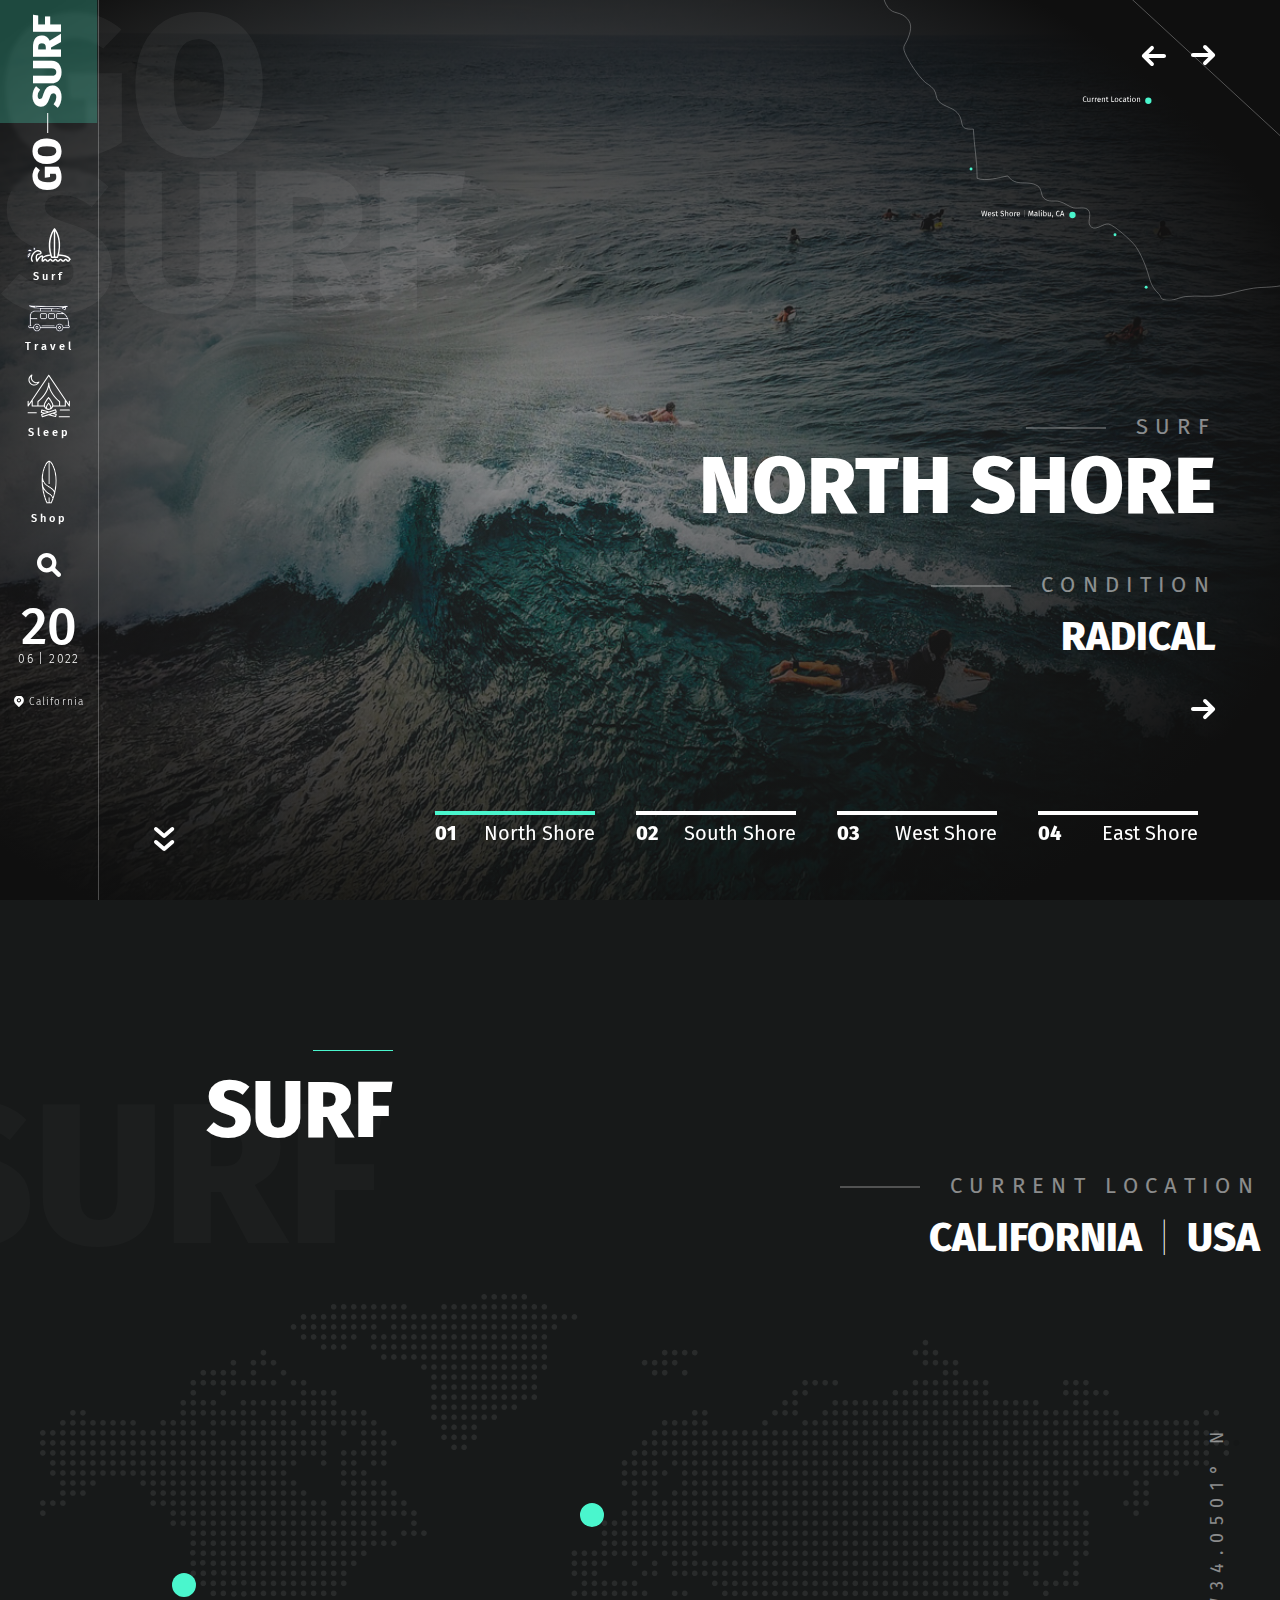
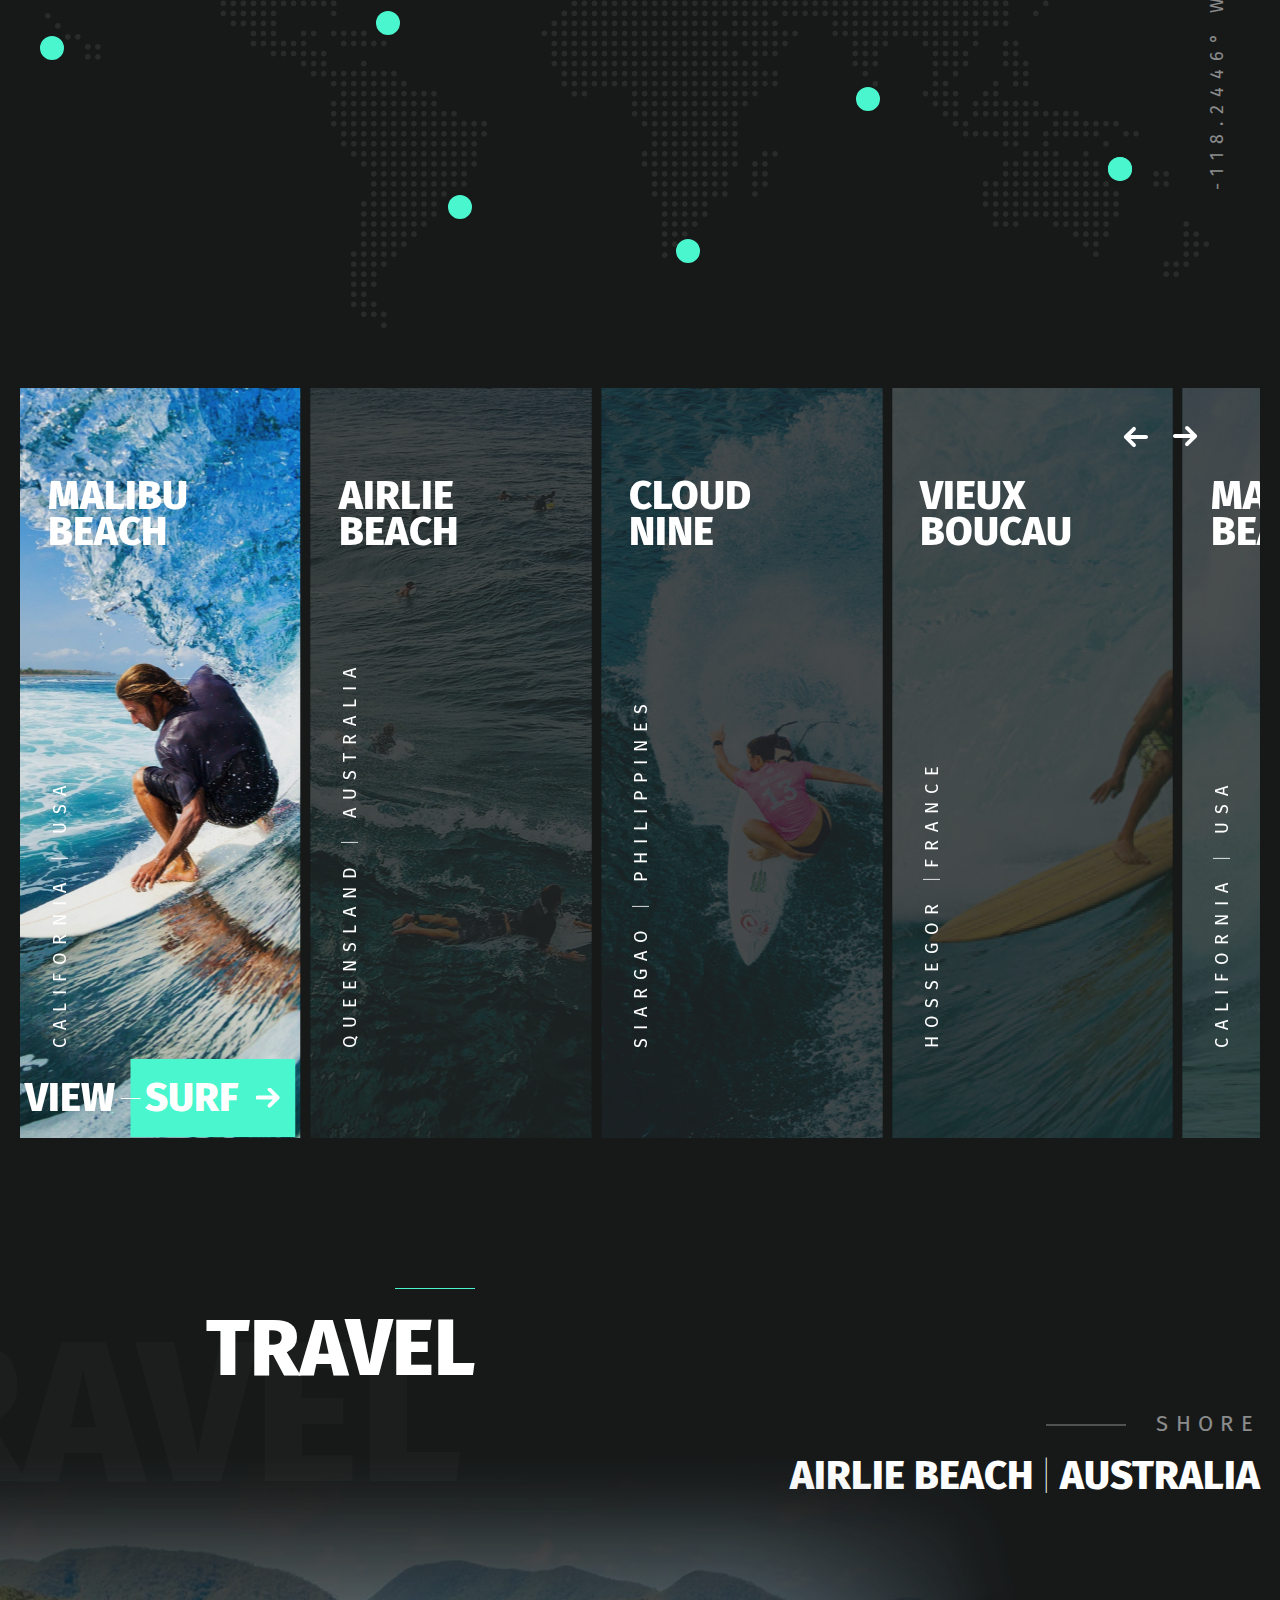
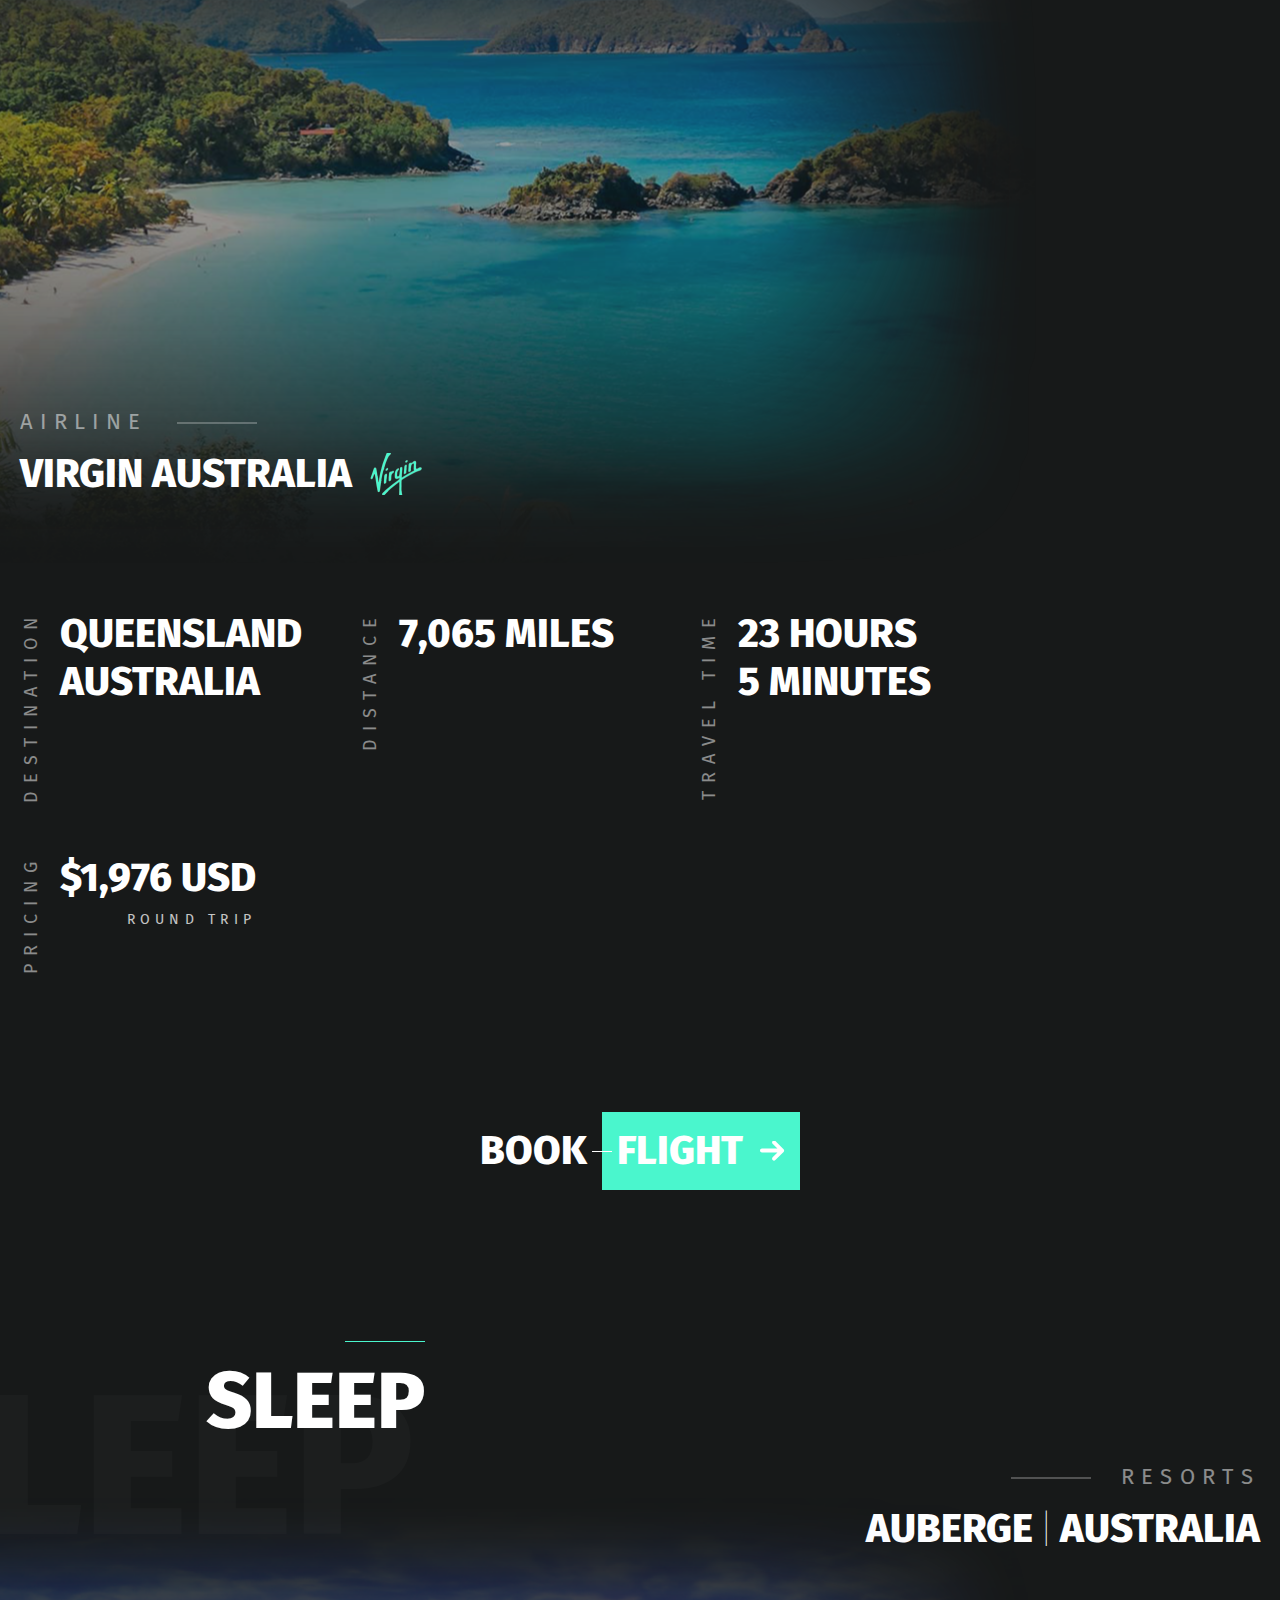
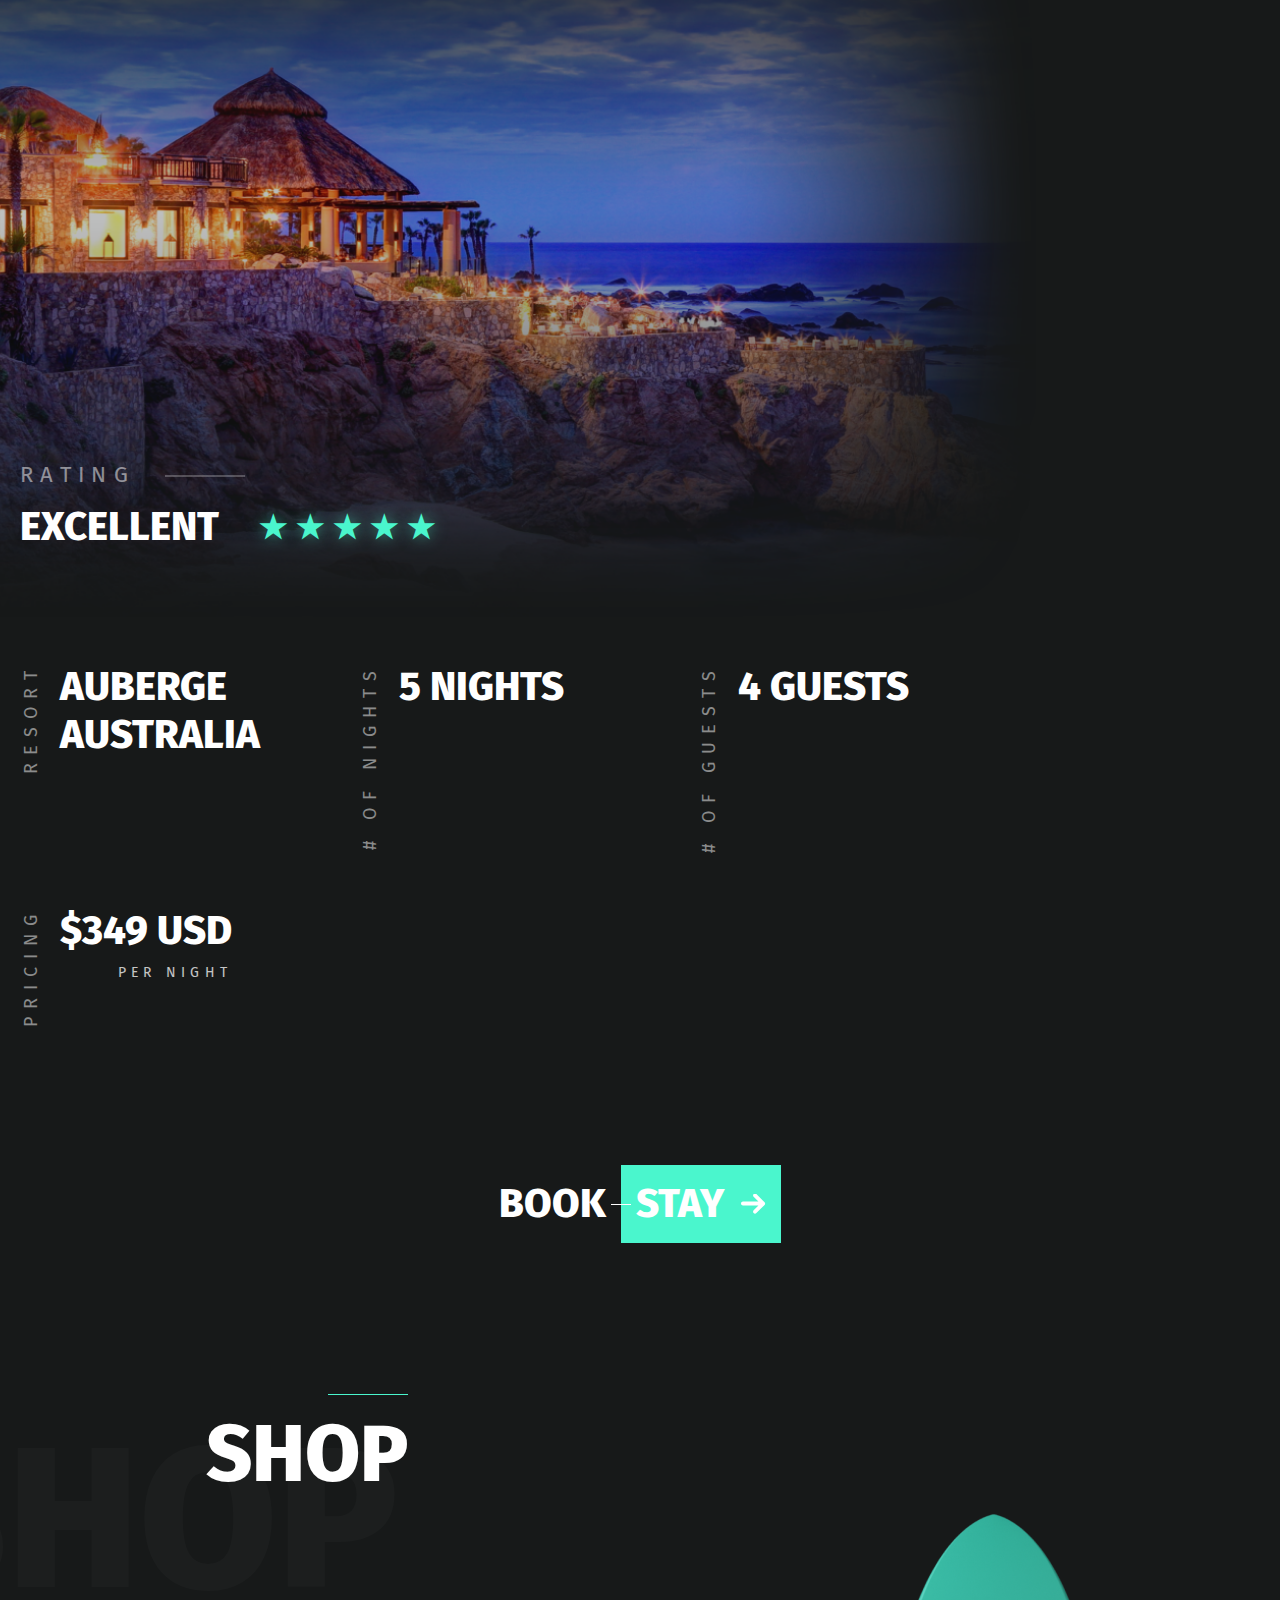
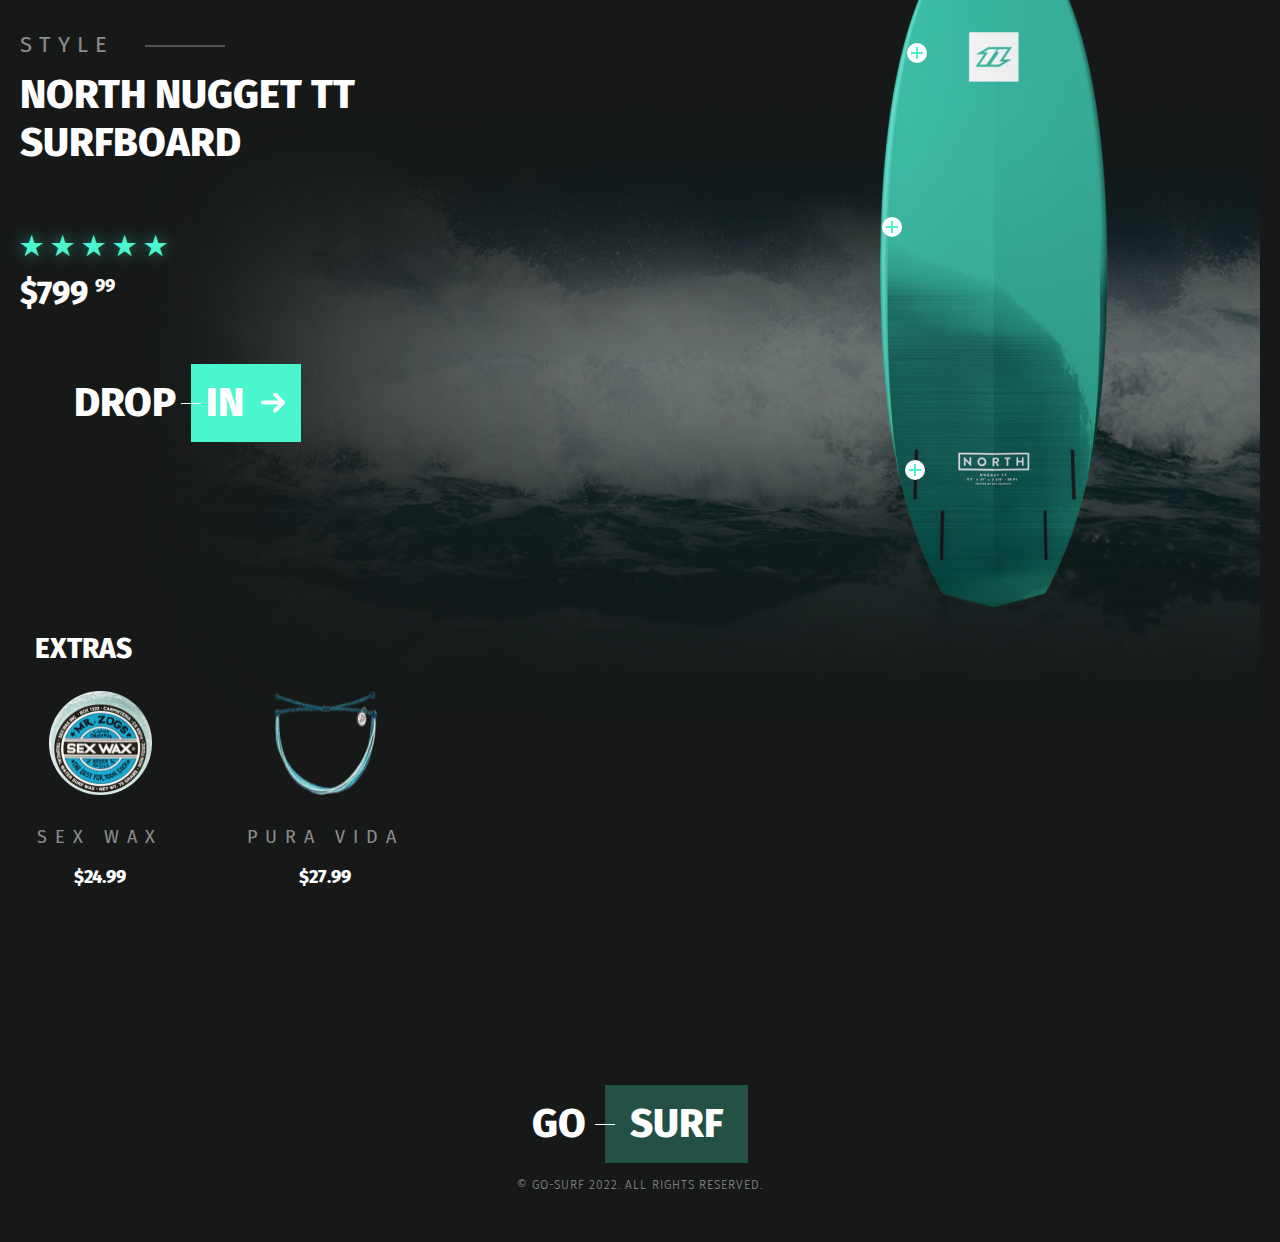
==== commit bf6bab44: "bug fixed. created info for beaches and weather api" ====
--- a/index.html
+++ b/index.html
@@ -298,10 +298,12 @@
       <section class="surf" id="surf">
         <div class="section-wrapper">
           <p class="section-title section-title__surf">surf</p>
-          <div class="title-wrapper">
+          <div class="title-wrapper title-wrapper-surf">
             <div class="subtitle">Current location</div>
-            <div class="title">
-              California <span class="title__span">|</span> USA
+            <div class="title" id="surf-title-district">
+              California
+              <span class="title__span">|</span>
+              <span id="surf-title-country">USA</span>
             </div>
           </div>
 
@@ -323,18 +325,33 @@
               src="images/surf/world-map.png"
               alt="world map"
             />
-            <p class="coordinates-beach">34.0501&deg N -118.2446&deg W</p>
-
-            <span class="dots-beach dots-malibu" id="dots-malibu"></span>
-            <span class="dots-beach dots-airlie" id="dots-airlie"></span>
-            <span class="dots-beach dots-cloud" id="dots-cloud"></span>
-            <span class="dots-beach dots-vieux" id="dots-vieux"></span>
-            <span class="dots-beach dots-1" id="dots-1"> </span>
-            <span class="dots-beach dots-2" id="dots-2"></span>
-            <span class="dots-beach dots-3" id="dots-3"></span>
-            <span class="dots-beach dots-4" id="dots-4"></span>
+            <div class="coordinates-containr">
+              <p class="coordinates-beach" id="coordinates-beach-lat">
+                34.0501&deg N
+              </p>
+              <p class="coordinates-beach" id="coordinates-beach-lng">
+                -118.2446&deg W
+              </p>
+            </div>
+            <span class="dots-beach hanalei-beach" id="hanalei-beach"></span>
+            <span class="dots-beach malibu-beach" id="malibu-beach"></span>
+            <span class="dots-beach cocoa-beach" id="cocoa-beach"></span>
+            <span
+              class="dots-beach copacabana-beach"
+              id="copacabana-beach"
+            ></span>
+            <span class="dots-beach vieux-boucau" id="vieux-boucau"></span>
+            <span
+              class="dots-beach jeffreys-bay-beach"
+              id="jeffreys-bay-beach"
+            ></span>
+            <span
+              class="dots-beach hikkaduwa-beach"
+              id="hikkaduwa-beach"
+            ></span>
+            <span class="dots-beach airlie-beach" id="airlie-beach"></span>
             <!--crutch -->
-            <span class="dots-beach dots-5" id="dots-5"></span>
+            <span class="dots-beach dots-5"></span>
           </div>
 
           <div class="swiper mySwiper-surf">
@@ -414,7 +431,7 @@
                 <div class="slider-box">
                   <img
                     class="slider-box__inner-img"
-                    src="images/surf/surf-slider/surfing.png"
+                    src="images/surf/surf-slider/surfing5.png"
                     alt="Beach"
                   />
                   <div class="slider-box__beach-name">Malibu Beach</div>
@@ -432,7 +449,7 @@
                 <div class="slider-box">
                   <img
                     class="slider-box__inner-img"
-                    src="images/surf/surf-slider/surfing4.png"
+                    src="images/surf/surf-slider/surfing6.jpg"
                     alt="Beach"
                   />
                   <div class="slider-box__beach-name">Vieux Boucau</div>
@@ -450,7 +467,7 @@
                 <div class="slider-box">
                   <img
                     class="slider-box__inner-img"
-                    src="images/surf/surf-slider/surfing2.jpeg"
+                    src="images/surf/surf-slider/surfing7.jpg"
                     alt="Beach"
                   />
                   <div class="slider-box__beach-name">Airlie Beach</div>
@@ -468,7 +485,7 @@
                 <div class="slider-box">
                   <img
                     class="slider-box__inner-img"
-                    src="images/surf/surf-slider/surfing3.png"
+                    src="images/surf/surf-slider/surfing8.jpg"
                     alt="Beach"
                   />
                   <div class="slider-box__beach-name">Cloud Nine</div>
--- a/css/style.css
+++ b/css/style.css
@@ -482,6 +482,10 @@
   background: radial-gradient(62.09% 62.09% at 42.87% 49.23%, rgba(34, 34, 34, 0.426517) 0%, #0f0f0f 100%);
 }
 
+.title-header {
+  margin-bottom: 5%;
+}
+
 .swiper {
   height: 100%;
   width: 100%;
@@ -757,10 +761,20 @@
      object-fit: cover;
 }
 
-.coordinates-beach {
+.coordinates-containr {
+  display: -webkit-box;
+  display: -ms-flexbox;
+  display: flex;
+  -webkit-box-orient: vertical;
+  -webkit-box-direction: normal;
+      -ms-flex-direction: column;
+          flex-direction: column;
   position: absolute;
   top: calc(50% - 187.5px);
   right: 1%;
+}
+
+.coordinates-beach {
   -webkit-transform: rotate(-180deg);
       -ms-transform: rotate(-180deg);
           transform: rotate(-180deg);
@@ -815,6 +829,7 @@
   position: relative;
   font-size: 16px;
   line-height: 32px;
+  text-transform: capitalize;
 }
 .dots-beach-mobile-info__location-city::after {
   content: "";
@@ -1027,42 +1042,42 @@
   left: 122px;
 }
 
-.dots-malibu {
+.hanalei-beach {
   top: 54%;
   left: 0;
 }
 
-.dots-airlie {
+.malibu-beach {
   top: 44%;
   left: 11%;
 }
 
-.dots-cloud {
+.cocoa-beach {
   top: 50%;
   left: 28%;
 }
 
-.dots-vieux {
+.copacabana-beach {
   top: 79%;
   left: 34%;
 }
 
-.dots-1 {
+.vieux-boucau {
   top: 33%;
   left: 45%;
 }
 
-.dots-2 {
+.jeffreys-bay-beach {
   top: 86%;
   left: 53%;
 }
 
-.dots-3 {
+.hikkaduwa-beach {
   top: 62%;
   left: 68%;
 }
 
-.dots-4 {
+.airlie-beach {
   top: 73%;
   left: 89%;
   z-index: 1;
@@ -1174,6 +1189,15 @@
   right: 0;
 }
 
+.swiper-slide-active .slider-box {
+  background: rgba(28, 33, 33, 0.062745098);
+}
+.swiper-slide-active .slider-box .slider-box__btn {
+  display: -webkit-box;
+  display: -ms-flexbox;
+  display: flex;
+}
+
 .dots-beach-info__wrapper {
   position: relative;
   padding: 24px 32px;
@@ -1216,6 +1240,7 @@
   position: relative;
   font-size: 16px;
   line-height: 32px;
+  text-transform: capitalize;
 }
 .dots-beach-info__location-city::after {
   content: "";
@@ -1471,7 +1496,7 @@
   text-transform: uppercase;
 }
 .shop__btn {
-  margin: 15% 0;
+  margin: 15% auto;
 }
 .shop__wrapper-image-product {
   display: -webkit-box;
@@ -1747,15 +1772,14 @@
 }
 .logo-footer__title {
   font-weight: 800;
-  font-size: 60px;
-  text-transform: uppercase;
-  line-height: 143%;
+  font-size: 40px;
+  text-transform: uppercase;
 }
 .logo-footer__title-span {
   position: relative;
   background-color: rgba(75, 247, 206, 0.2509803922);
-  padding: 20px 35px;
-  margin-left: 5px;
+  padding: 15px 25px;
+  margin-left: 10px;
 }
 .logo-footer__title-span::before {
   content: "";
@@ -1858,11 +1882,12 @@
     font-size: 40px;
   }
   .title {
-    font-size: 30px;
+    font-size: 25px;
     font-weight: 600;
     line-height: 150%;
   }
   .title-header {
+    font-size: 30px;
     font-weight: 800;
   }
   .swiper-dots-container {
@@ -1884,8 +1909,8 @@
     -o-transition: 0.3s;
     transition: 0.3s;
     height: calc(100vh - 70px);
-    -webkit-backdrop-filter: blur(2px);
-    backdrop-filter: blur(2px);
+    -webkit-backdrop-filter: blur(8px);
+    backdrop-filter: blur(8px);
     background: rgba(20, 56, 47, 0.2509803922);
     position: fixed;
   }
@@ -1912,8 +1937,8 @@
     -o-transition: 0.3s;
     transition: 0.3s;
     position: fixed;
-    -webkit-backdrop-filter: blur(2px);
-    backdrop-filter: blur(2px);
+    -webkit-backdrop-filter: blur(8px);
+    backdrop-filter: blur(8px);
   }
   .container__burger.active {
     padding-left: 51%;
@@ -2016,12 +2041,12 @@
   }
   .slider__infoblock {
     height: 120px;
-    width: 155px;
+    width: 150px;
     gap: 10px;
   }
   .slider__infoblock-title {
-    font-size: 22px;
-    font-weight: 600;
+    font-size: 18px;
+    font-weight: 500;
   }
   .slider__infoblock-subtitle {
     font-size: 12px;
@@ -2030,20 +2055,35 @@
   }
   .slider__result:after {
     font-weight: 200;
-    font-size: 12px;
-    letter-spacing: 4px;
+    font-size: 10px;
+    letter-spacing: 2px;
+  }
+  .btn-box__title {
+    font-size: 25px;
+    height: 60px;
   }
   .shop__title {
-    font-size: 30px;
+    font-size: 25px;
     font-weight: 600;
   }
   .shop__wrapper-image-product {
     max-width: 200px;
     margin: 0 5% 0 60%;
   }
+  .double-down-arrows {
+    display: none;
+  }
+  .shop__wrapper-image-product {
+    -webkit-box-ordinal-group: 0;
+        -ms-flex-order: -1;
+            order: -1;
+  }
+  .shop__img-bg {
+    top: 10%;
+  }
 }
 @media (max-width: 853px) {
-  .coordinates-beach {
+  .coordinates-containr {
     display: none;
   }
   .dots-beach-mobile-info__wrapper {
@@ -2061,17 +2101,21 @@
   .dots-beach-wrapper {
     display: none;
   }
+  .section-wrapper {
+    margin: 80px auto;
+  }
 }
 @media (max-width: 759px) {
   .swiper-dots-container {
     display: none;
   }
 }
+@media (max-width: 690px) {
+  .shop__infoblock-wrapper {
+    width: 100%;
+  }
+}
 @media (max-width: 640px) {
-  .dots-beach {
-    width: 15px;
-    height: 15px;
-  }
   .shop__dots-argument {
     font-size: 14px;
     padding-right: 30px;
@@ -2113,4 +2157,22 @@
   .header__map-svg {
     display: none;
   }
+}
+@media (max-width: 320px) {
+  .shop__dots-argument {
+    padding-right: 20px;
+    max-width: 155px;
+  }
+  .shop__dots-argument::before {
+    width: 15px;
+  }
+  .shop-argument1 {
+    right: 102%;
+  }
+  .shop-argument2 {
+    right: 95%;
+  }
+  .shop-argument3 {
+    right: 95%;
+  }
 }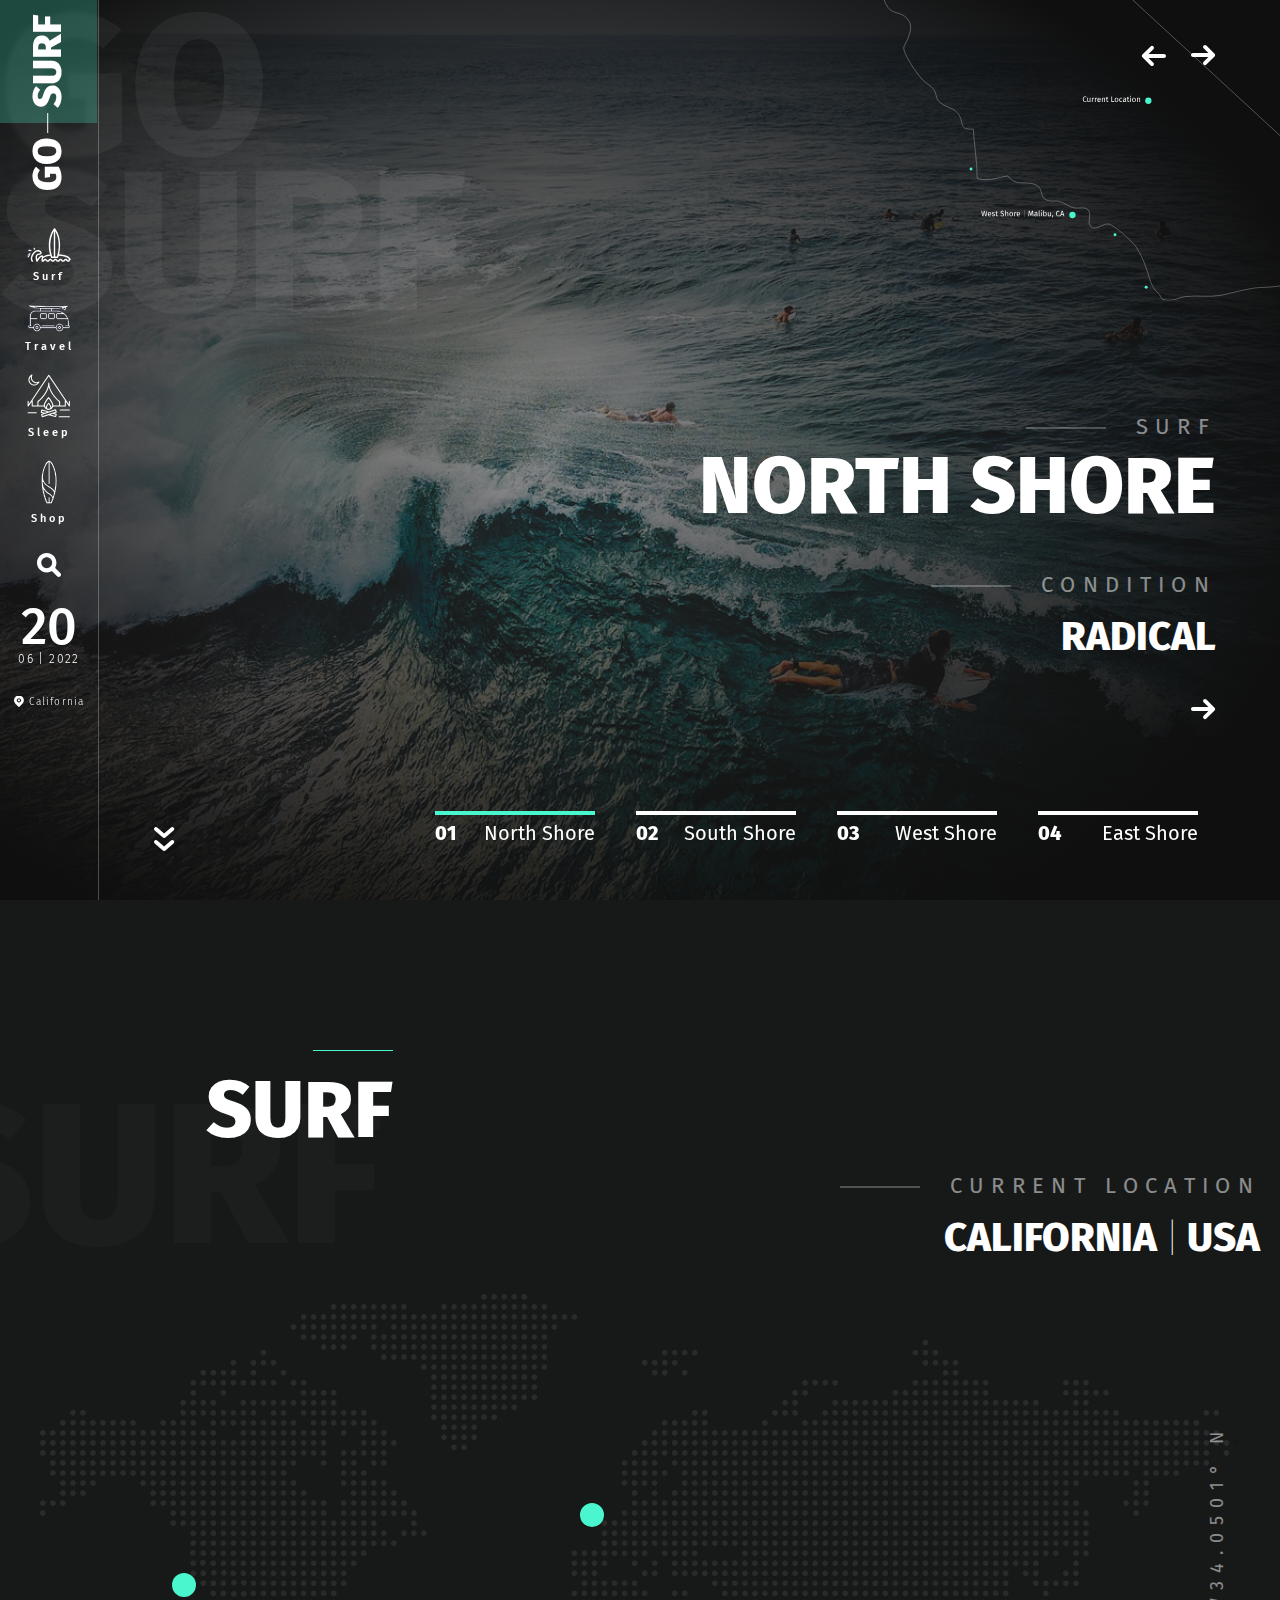
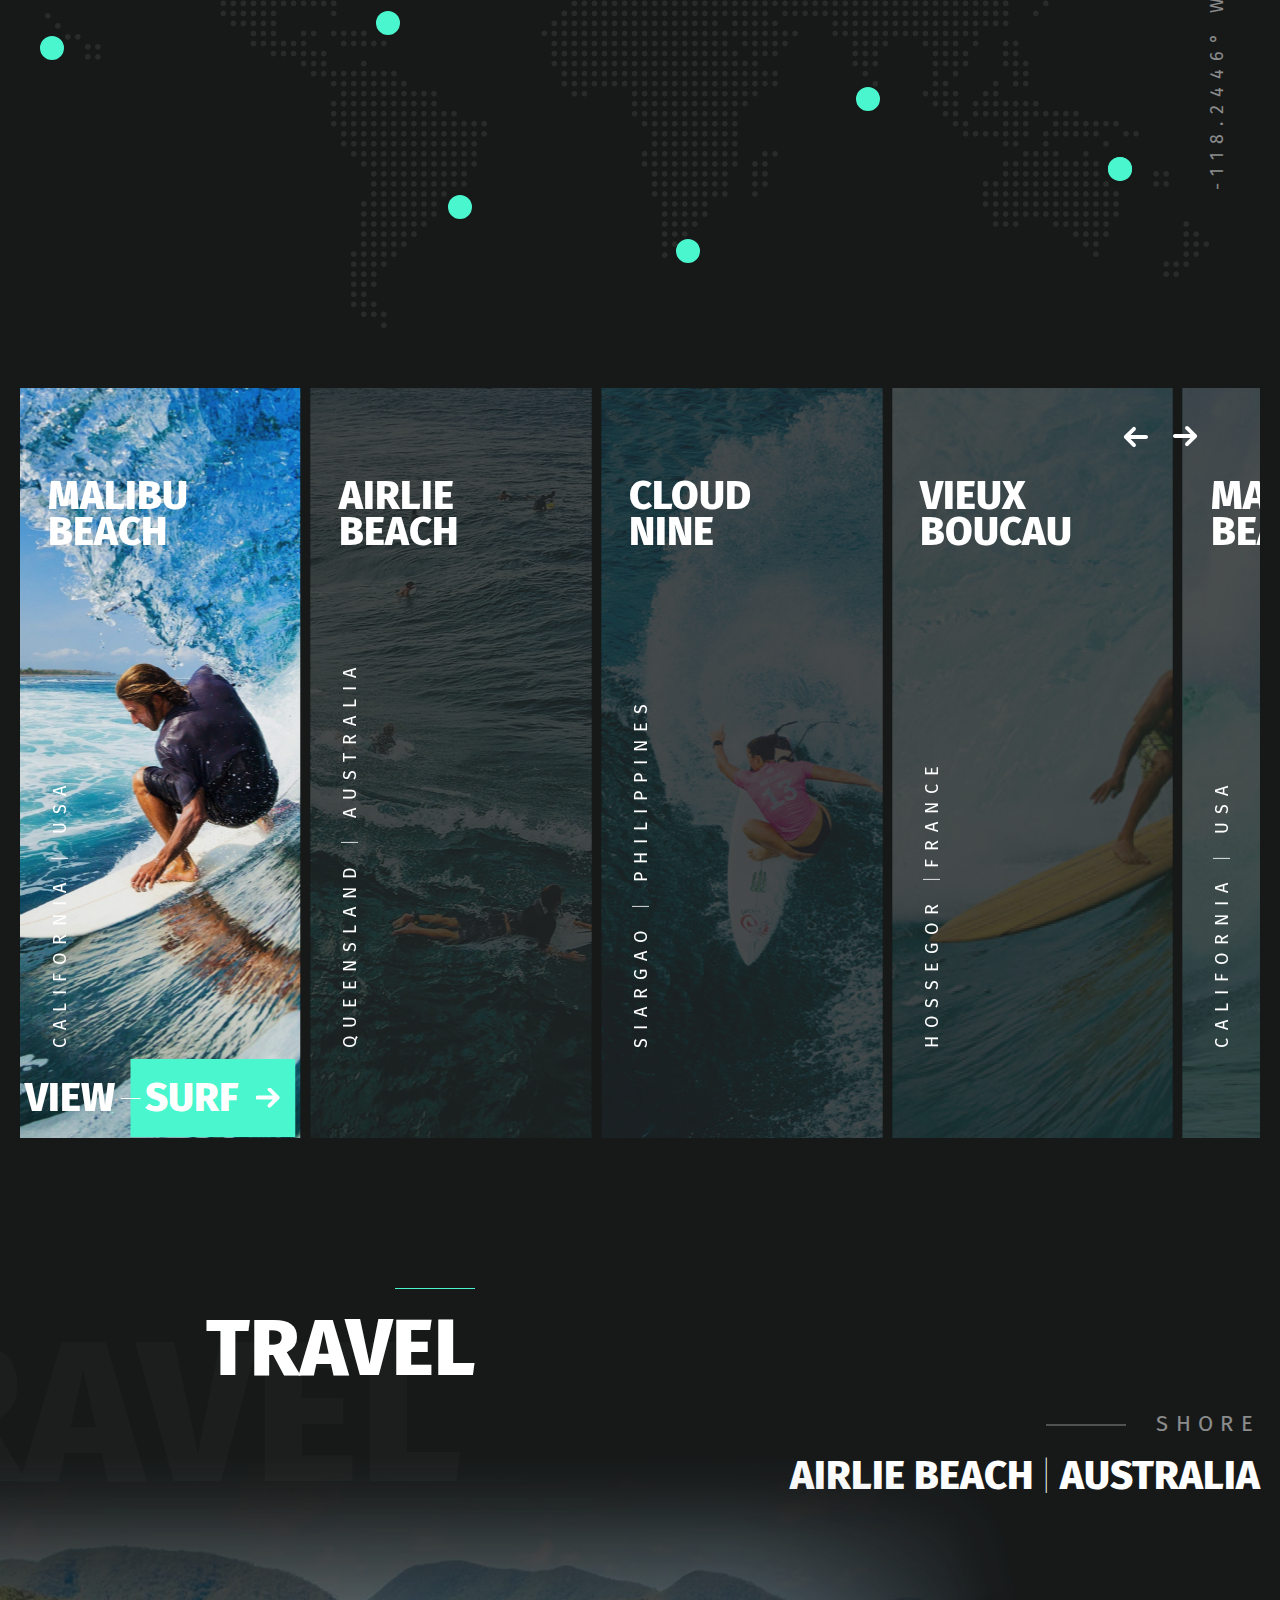
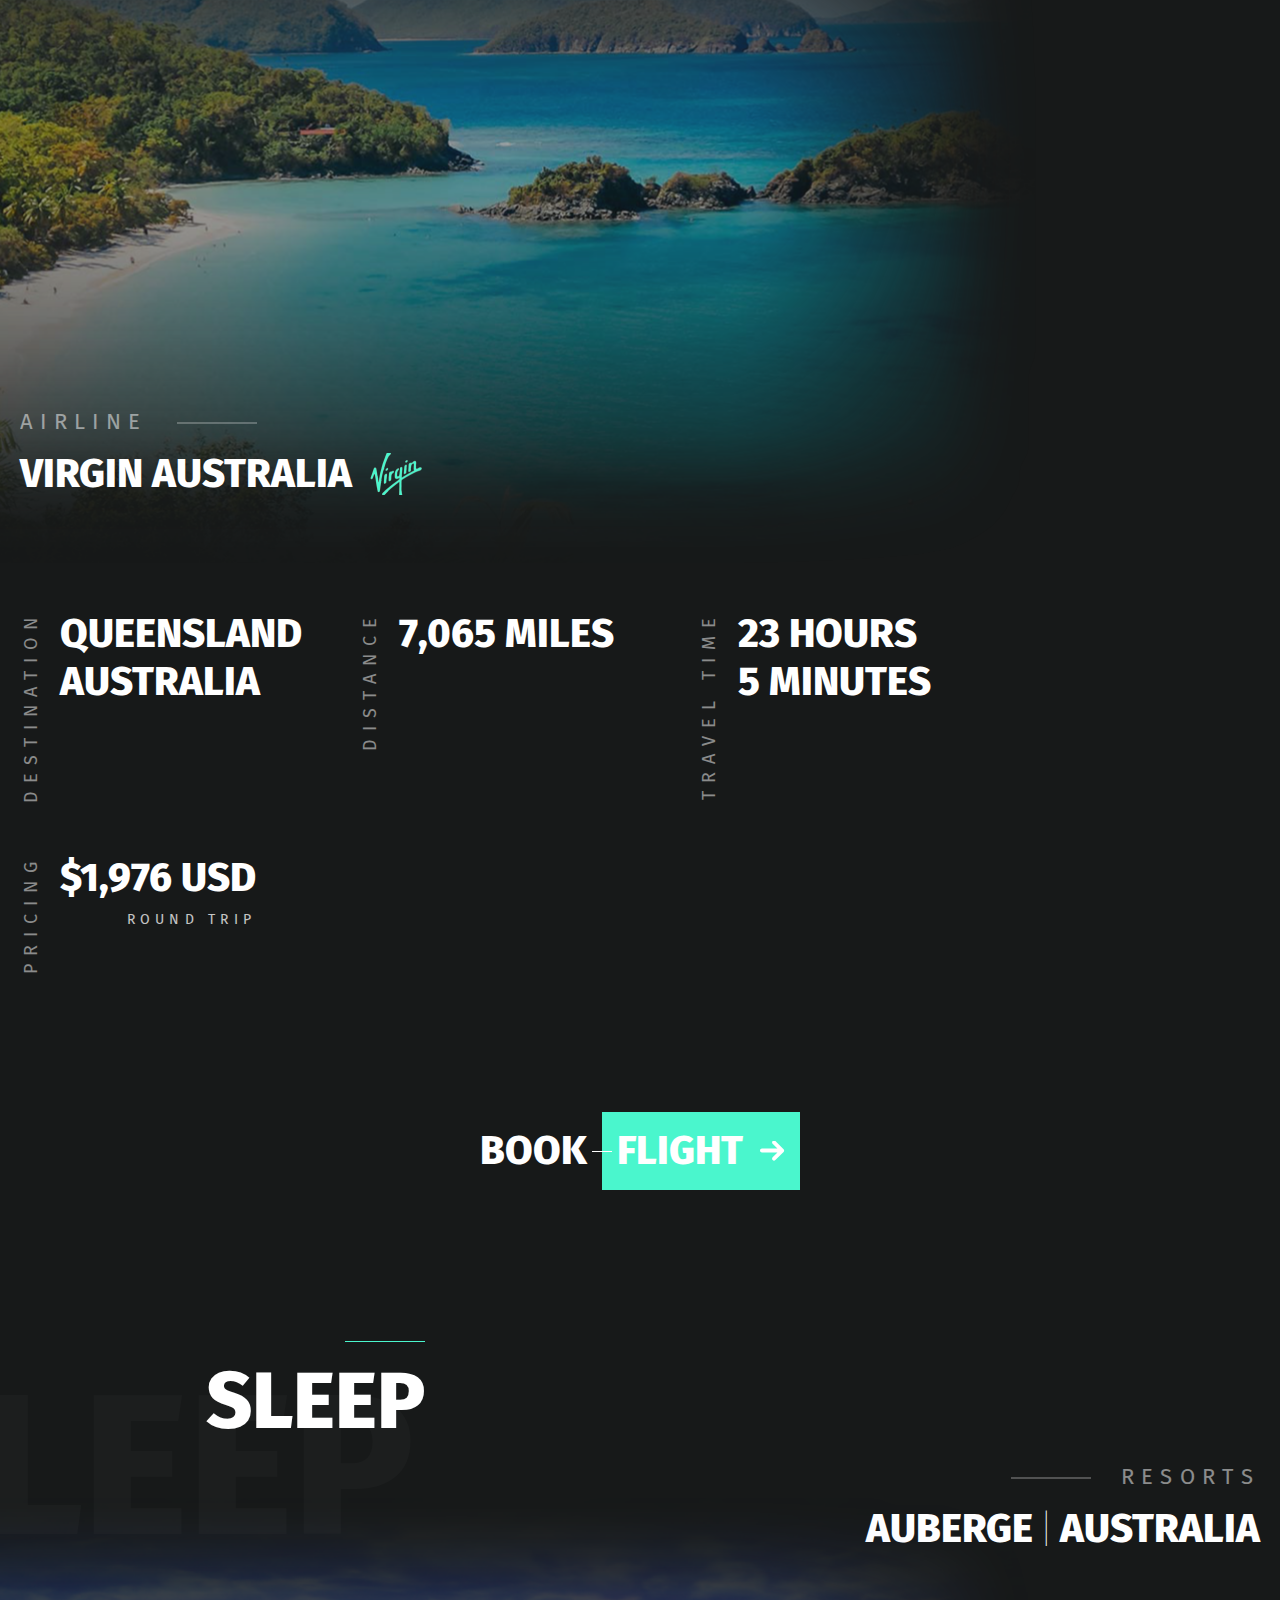
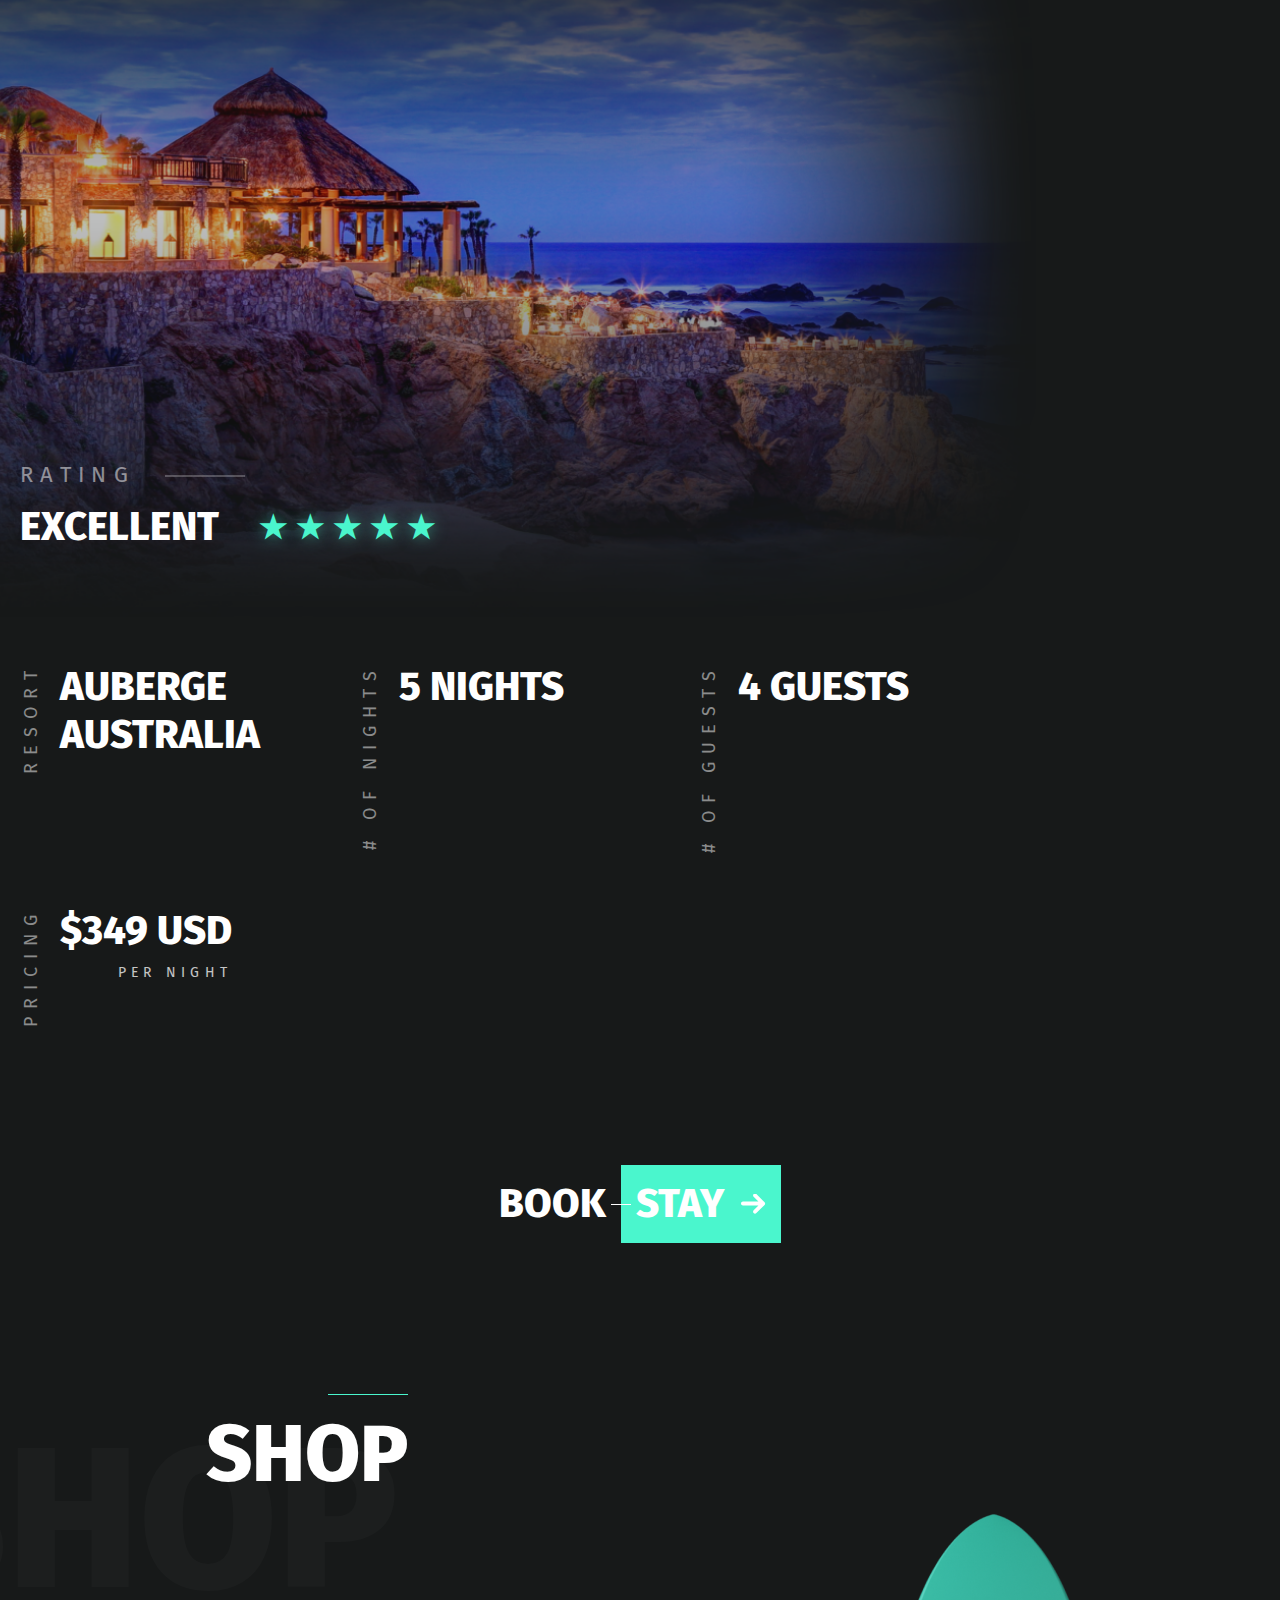
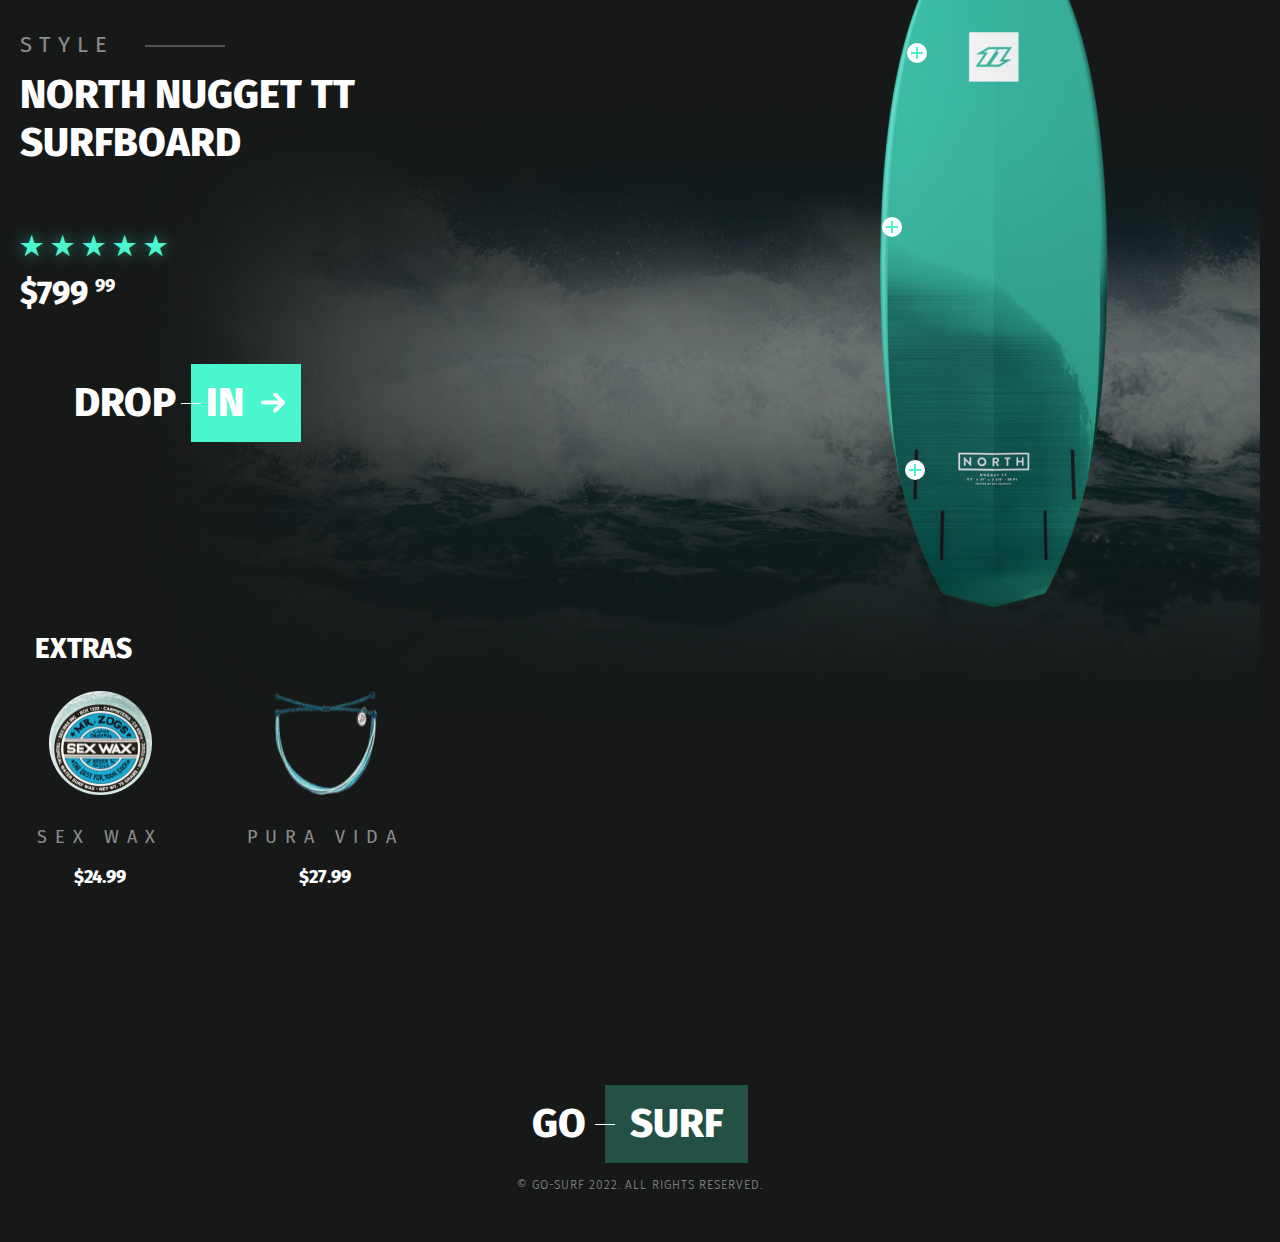
==== commit 685bfb88: "changed function getInfoBeach in index.js and fixed bug in style.scss" ====
--- a/index.html
+++ b/index.html
@@ -300,10 +300,14 @@
           <p class="section-title section-title__surf">surf</p>
           <div class="title-wrapper title-wrapper-surf">
             <div class="subtitle">Current location</div>
-            <div class="title" id="surf-title-district">
-              California
-              <span class="title__span">|</span>
-              <span id="surf-title-country">USA</span>
+            <div class="surf-title-container">
+              <p class="title title-surf-district" id="surf-title-district">
+                California
+                <!-- <span class="title__span">|</span> -->
+              </p>
+              <p class="title title-surf-country" id="surf-title-country">
+                USA
+              </p>
             </div>
           </div>
 
@@ -333,6 +337,7 @@
                 -118.2446&deg W
               </p>
             </div>
+
             <span class="dots-beach hanalei-beach" id="hanalei-beach"></span>
             <span class="dots-beach malibu-beach" id="malibu-beach"></span>
             <span class="dots-beach cocoa-beach" id="cocoa-beach"></span>
--- a/css/style.css
+++ b/css/style.css
@@ -1196,6 +1196,30 @@
   display: -webkit-box;
   display: -ms-flexbox;
   display: flex;
+}
+
+.surf-title-container {
+  display: -webkit-box;
+  display: -ms-flexbox;
+  display: flex;
+  width: -webkit-fit-content;
+  width: -moz-fit-content;
+  width: fit-content;
+}
+
+.title-surf-district {
+  position: relative;
+  padding-right: 30px;
+  width: -webkit-fit-content;
+  width: -moz-fit-content;
+  width: fit-content;
+}
+.title-surf-district::after {
+  position: absolute;
+  content: "|";
+  font-weight: 100;
+  font-size: inherit;
+  margin-left: 7px;
 }
 
 .dots-beach-info__wrapper {
@@ -1768,6 +1792,12 @@
   width: -webkit-fit-content;
   width: -moz-fit-content;
   width: fit-content;
+  -webkit-box-orient: horizontal;
+  -webkit-box-direction: normal;
+      -ms-flex-direction: row;
+          flex-direction: row;
+  -ms-flex-wrap: nowrap;
+      flex-wrap: nowrap;
   margin: 0 auto;
 }
 .logo-footer__title {
@@ -1882,9 +1912,13 @@
     font-size: 40px;
   }
   .title {
-    font-size: 25px;
+    font-size: 24px;
     font-weight: 600;
     line-height: 150%;
+  }
+  .title-surf-district::after {
+    font-size: 24px;
+    margin-left: 10px;
   }
   .title-header {
     font-size: 30px;
@@ -2157,6 +2191,12 @@
   .header__map-svg {
     display: none;
   }
+  .title-surf-district {
+    font-size: 17px;
+  }
+  .title-surf-country {
+    font-size: 17px;
+  }
 }
 @media (max-width: 320px) {
   .shop__dots-argument {
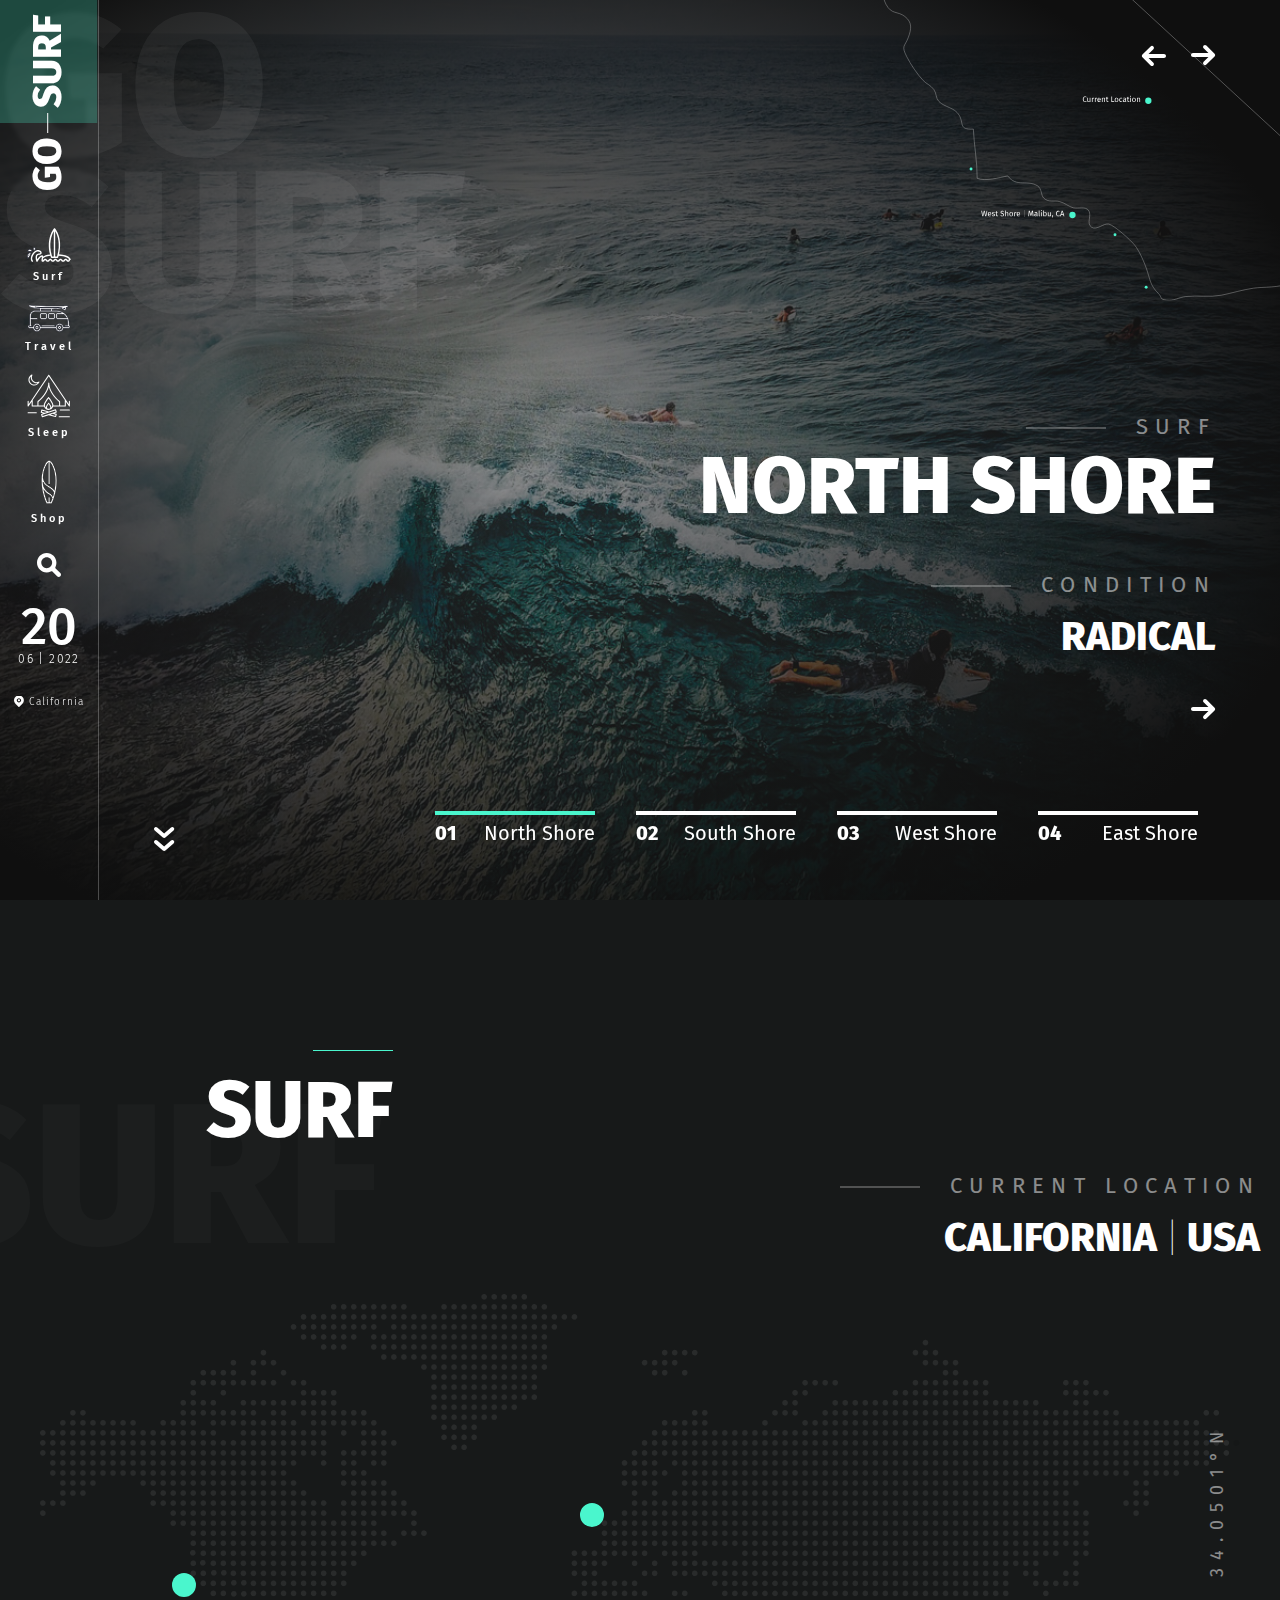
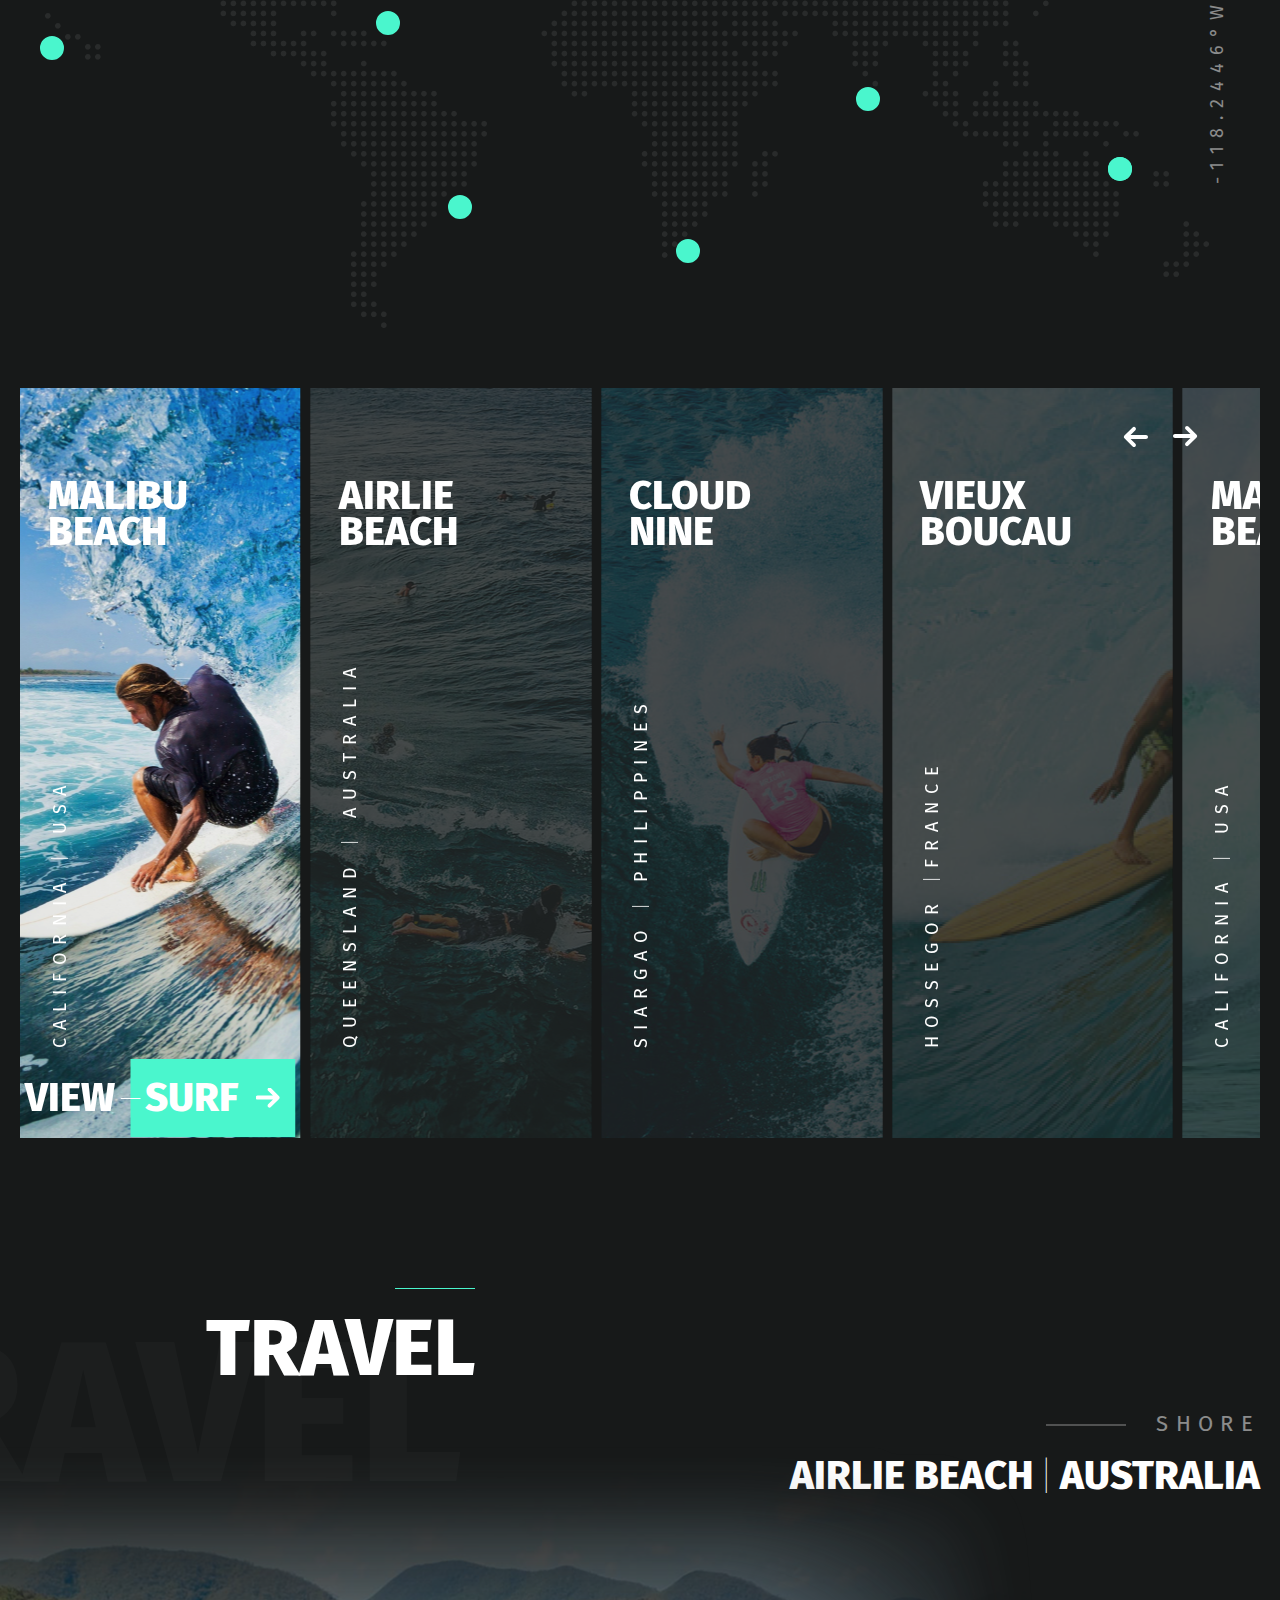
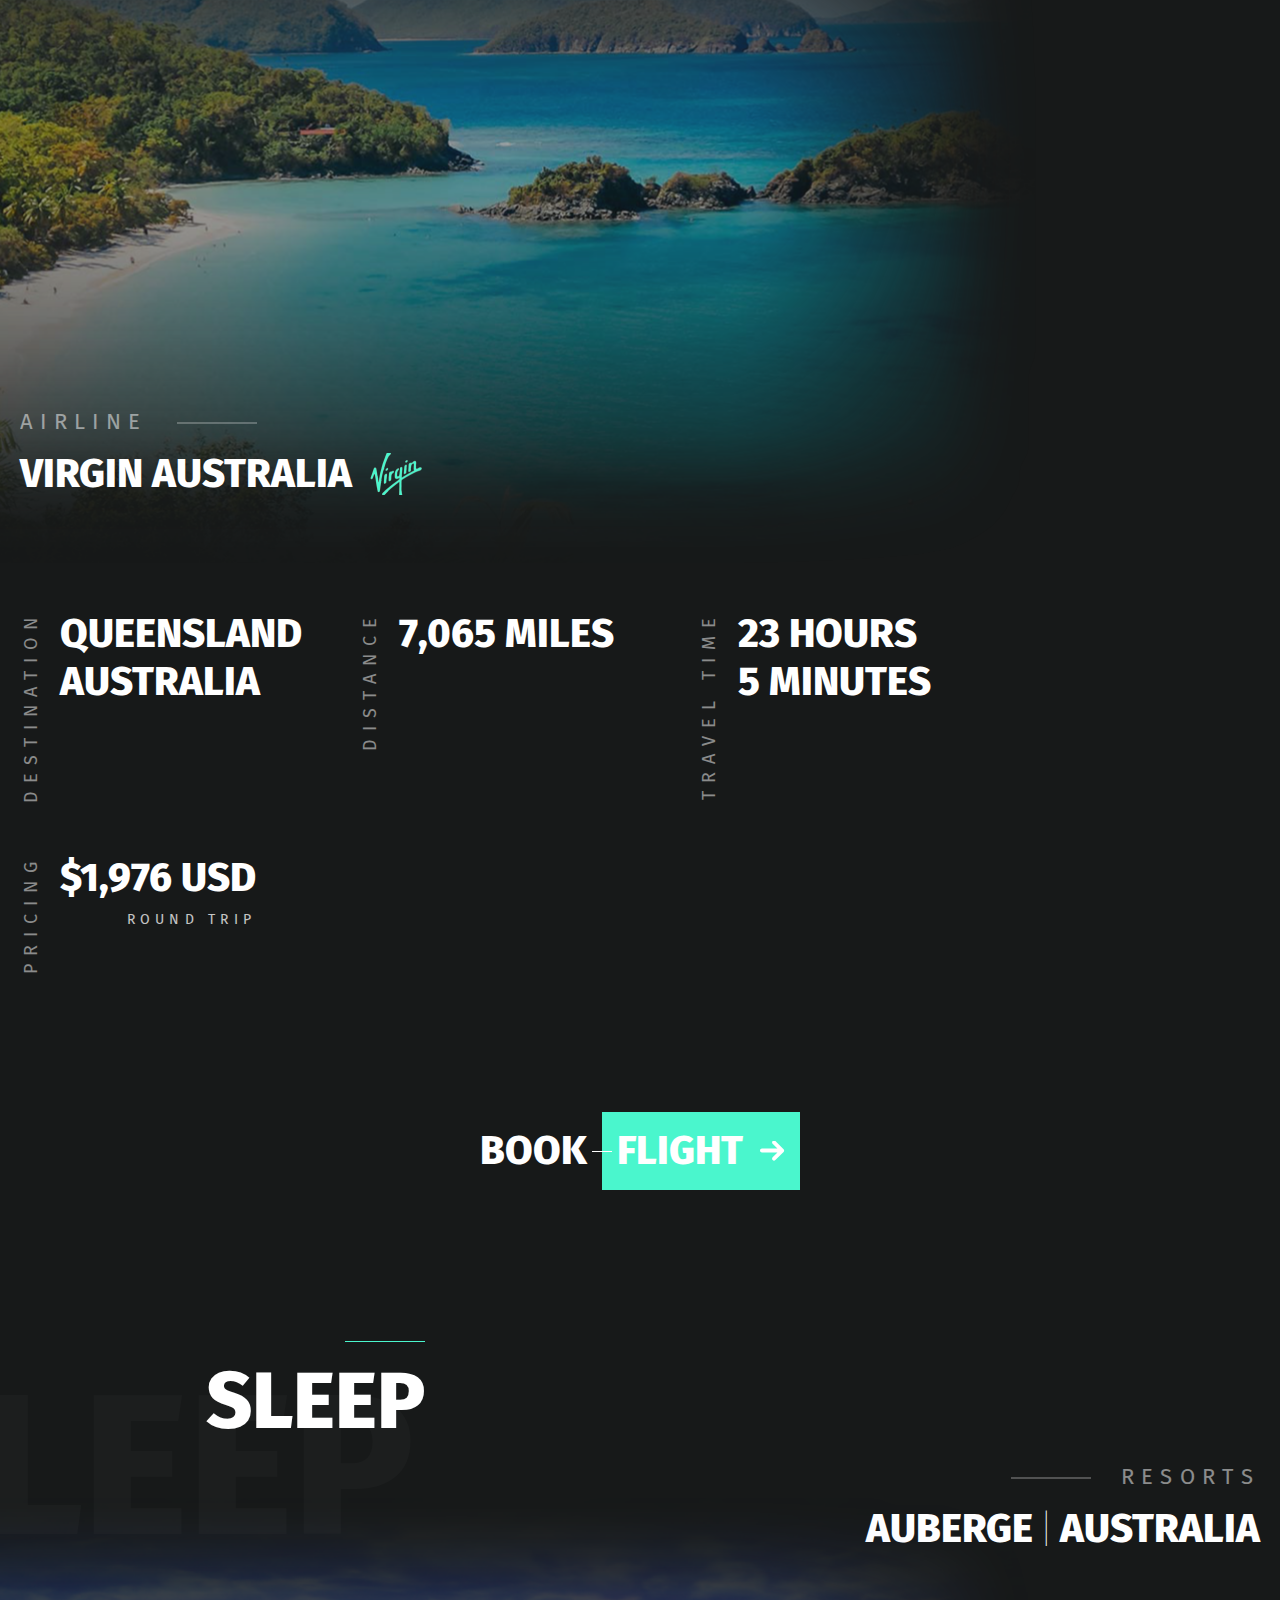
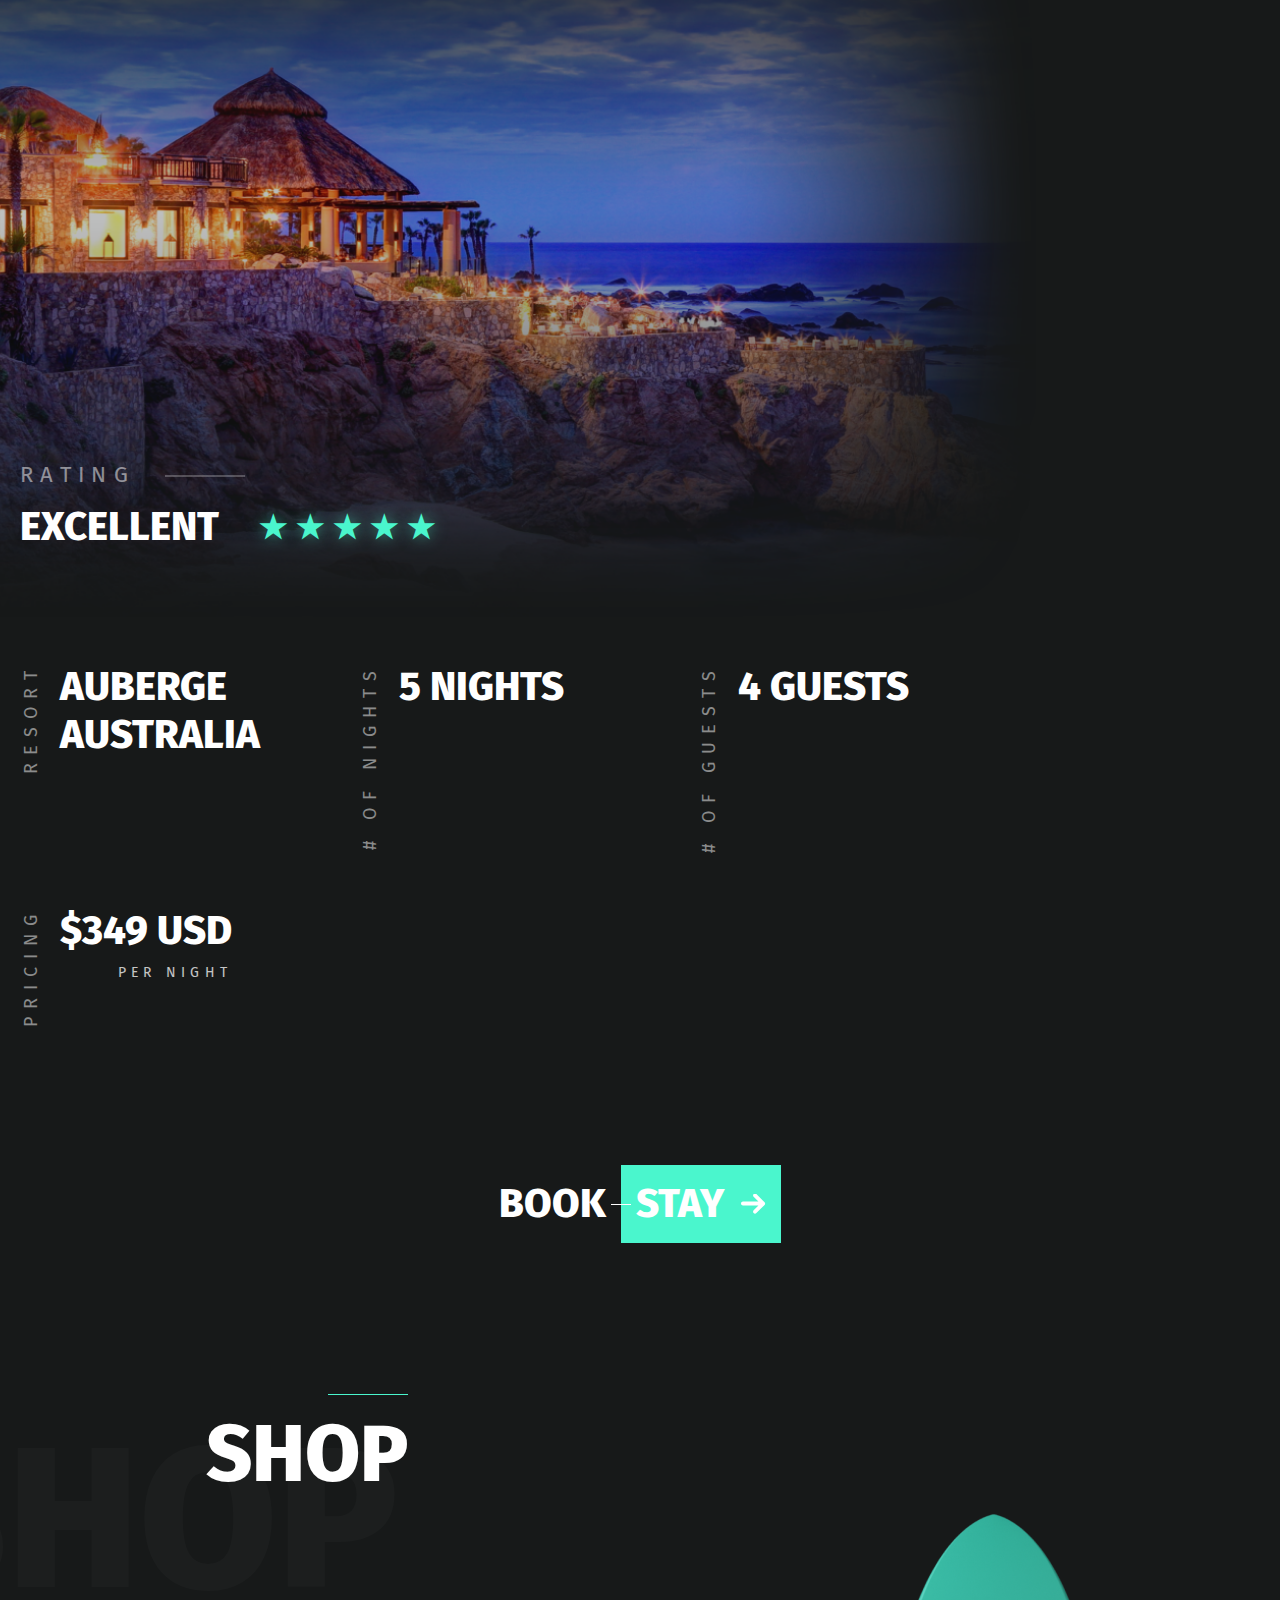
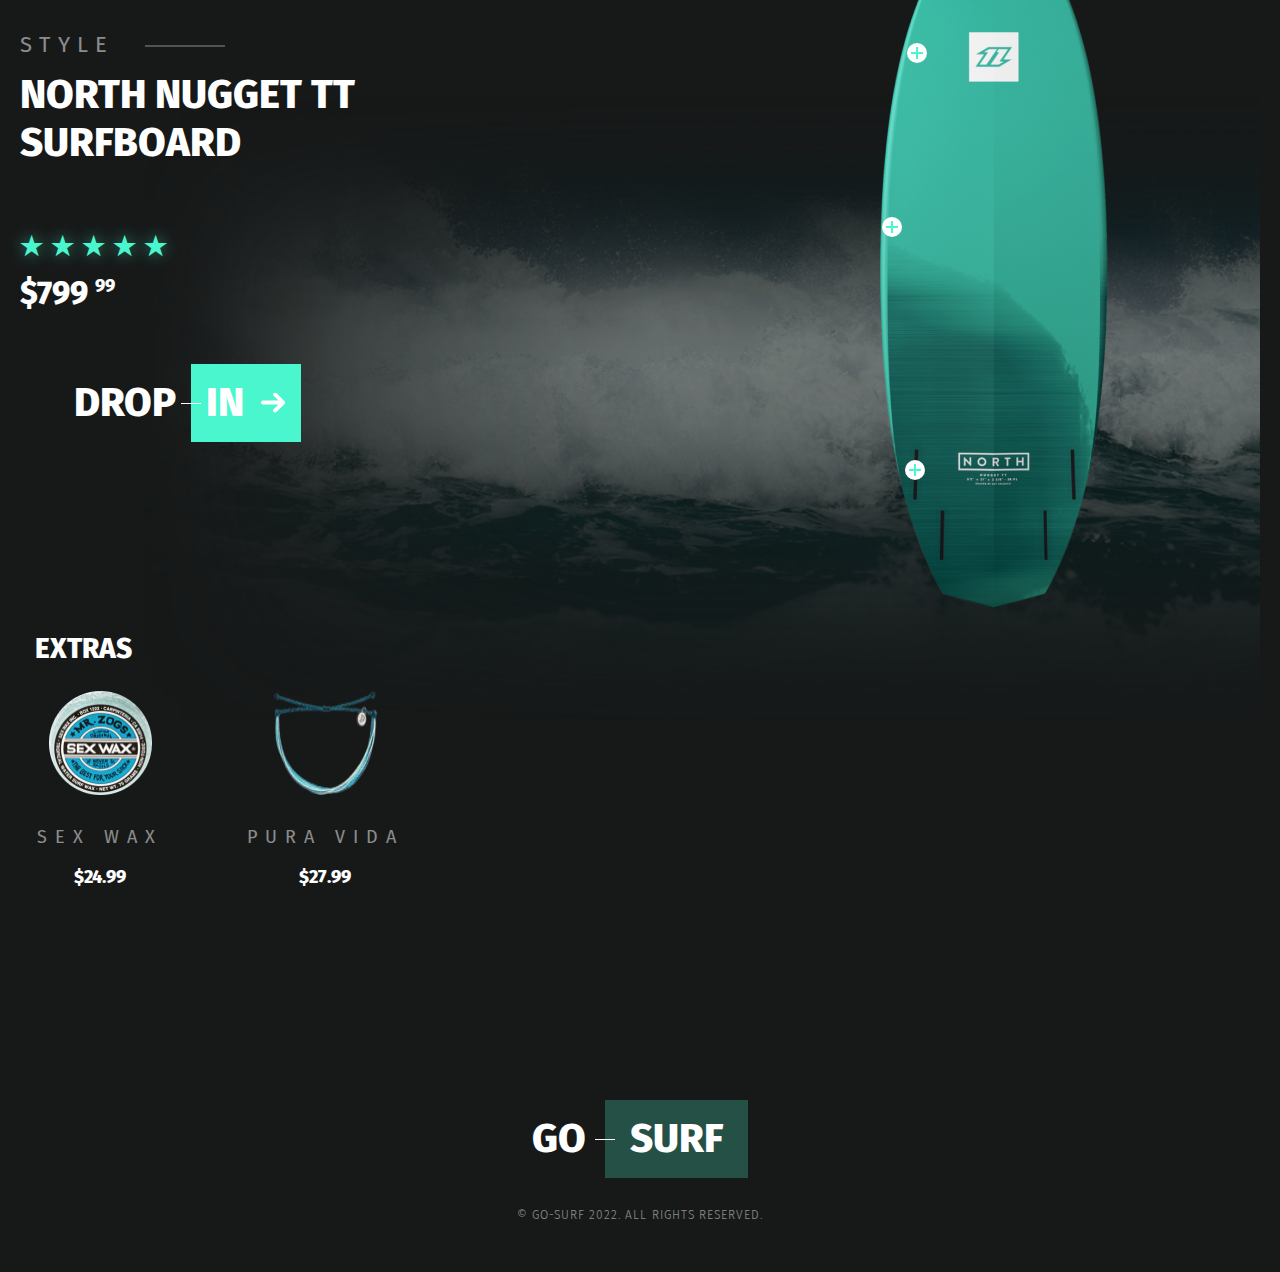
==== commit 034f3f07: "added functionality in index.js, updated style.css, fixed bug" ====
--- a/index.html
+++ b/index.html
@@ -331,10 +331,10 @@
             />
             <div class="coordinates-containr">
               <p class="coordinates-beach" id="coordinates-beach-lat">
-                34.0501&deg N
+                34.0501&degN
               </p>
               <p class="coordinates-beach" id="coordinates-beach-lng">
-                -118.2446&deg W
+                -118.2446&degW
               </p>
             </div>
 
--- a/css/style.css
+++ b/css/style.css
@@ -772,6 +772,7 @@
   position: absolute;
   top: calc(50% - 187.5px);
   right: 1%;
+  gap: 20px;
 }
 
 .coordinates-beach {
@@ -1789,9 +1790,6 @@
   display: -webkit-box;
   display: -ms-flexbox;
   display: flex;
-  width: -webkit-fit-content;
-  width: -moz-fit-content;
-  width: fit-content;
   -webkit-box-orient: horizontal;
   -webkit-box-direction: normal;
       -ms-flex-direction: row;
@@ -1799,6 +1797,14 @@
   -ms-flex-wrap: nowrap;
       flex-wrap: nowrap;
   margin: 0 auto;
+  -webkit-box-align: center;
+      -ms-flex-align: center;
+          align-items: center;
+  -webkit-box-pack: center;
+      -ms-flex-pack: center;
+          justify-content: center;
+  width: 217px;
+  height: 78px;
 }
 .logo-footer__title {
   font-weight: 800;
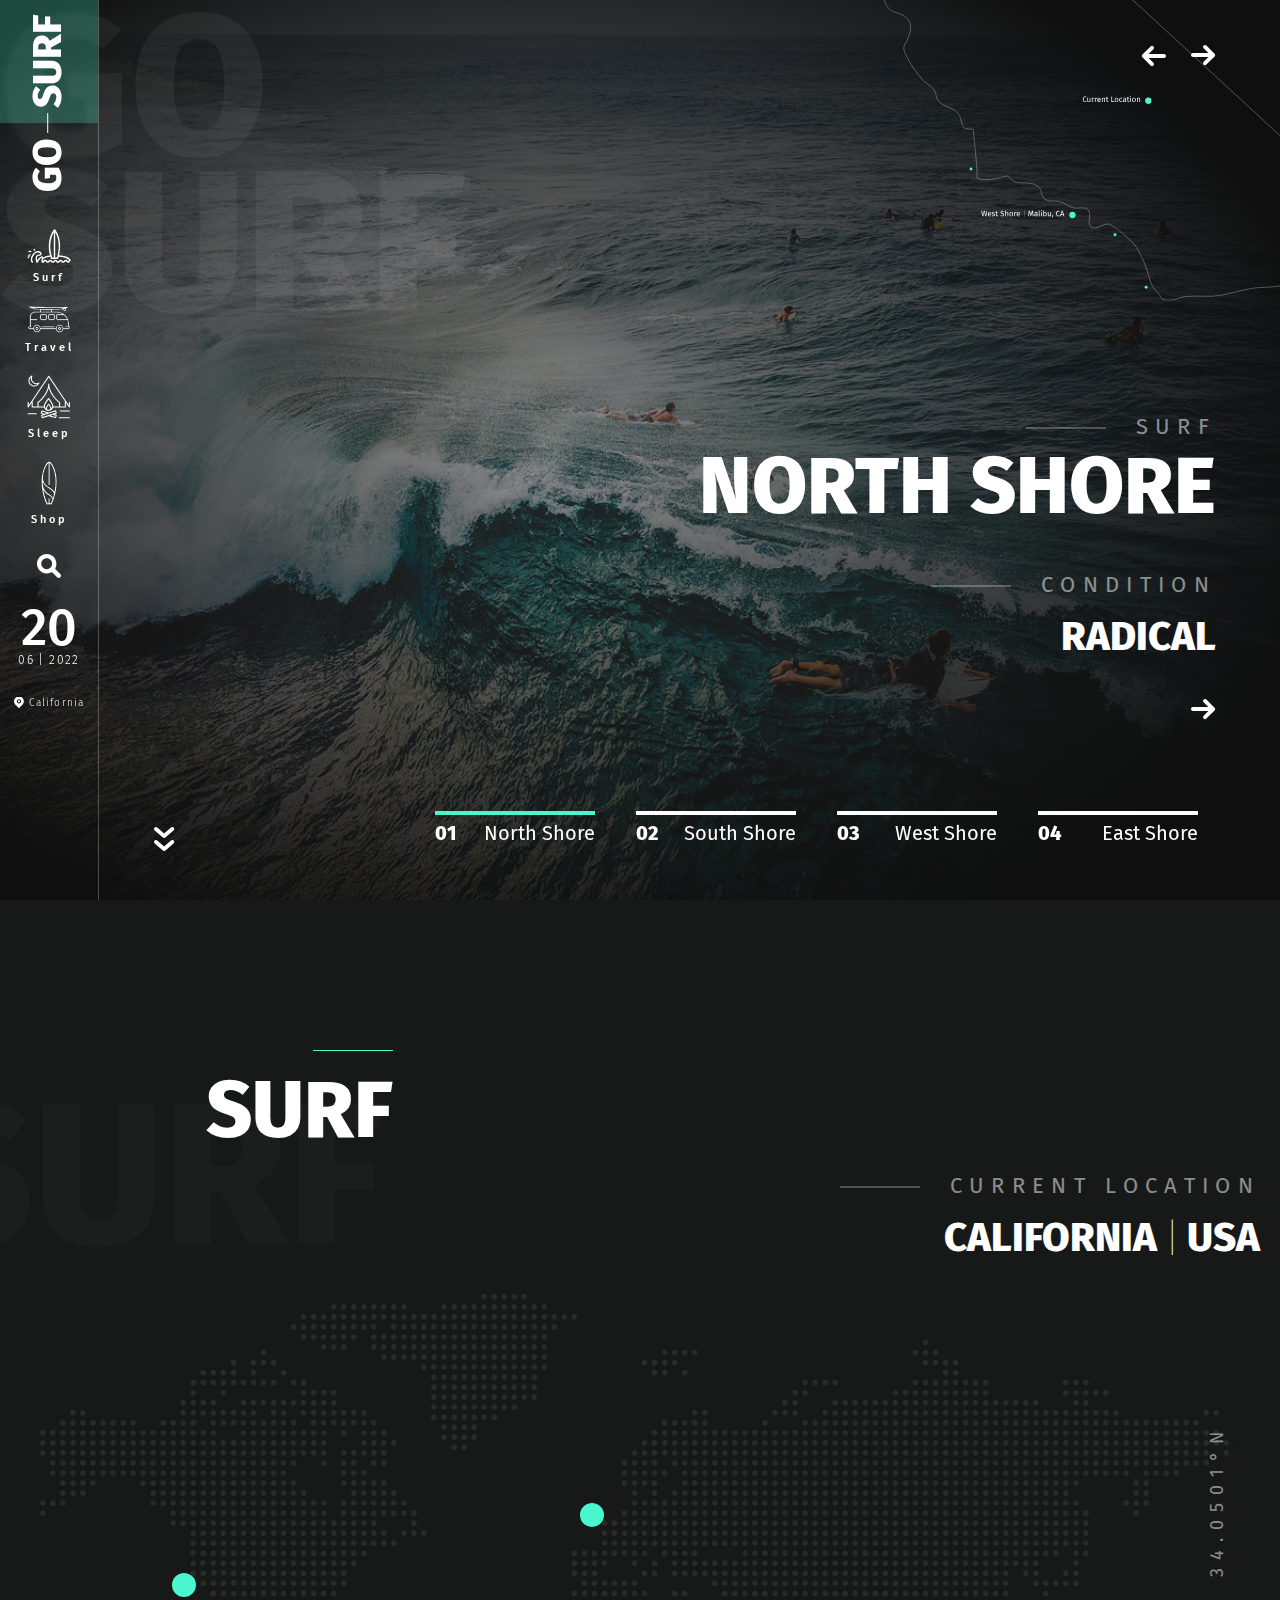
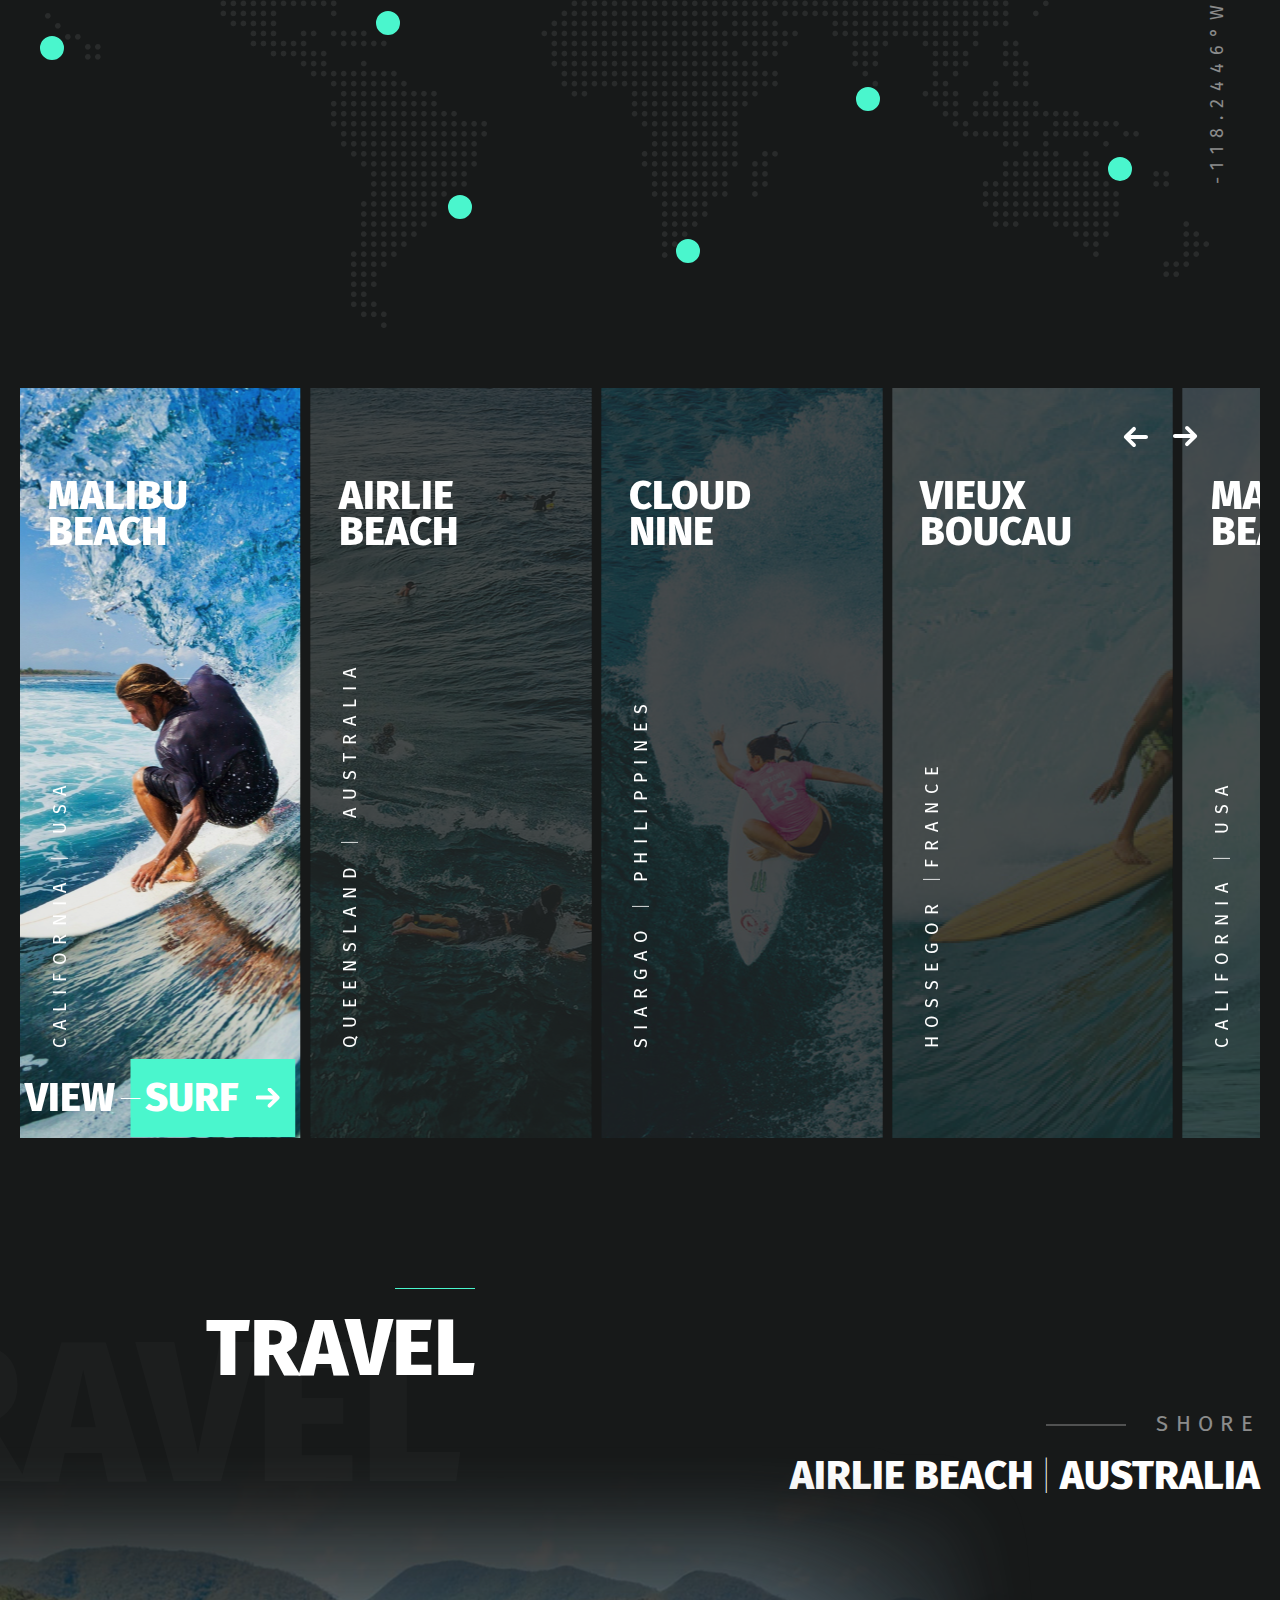
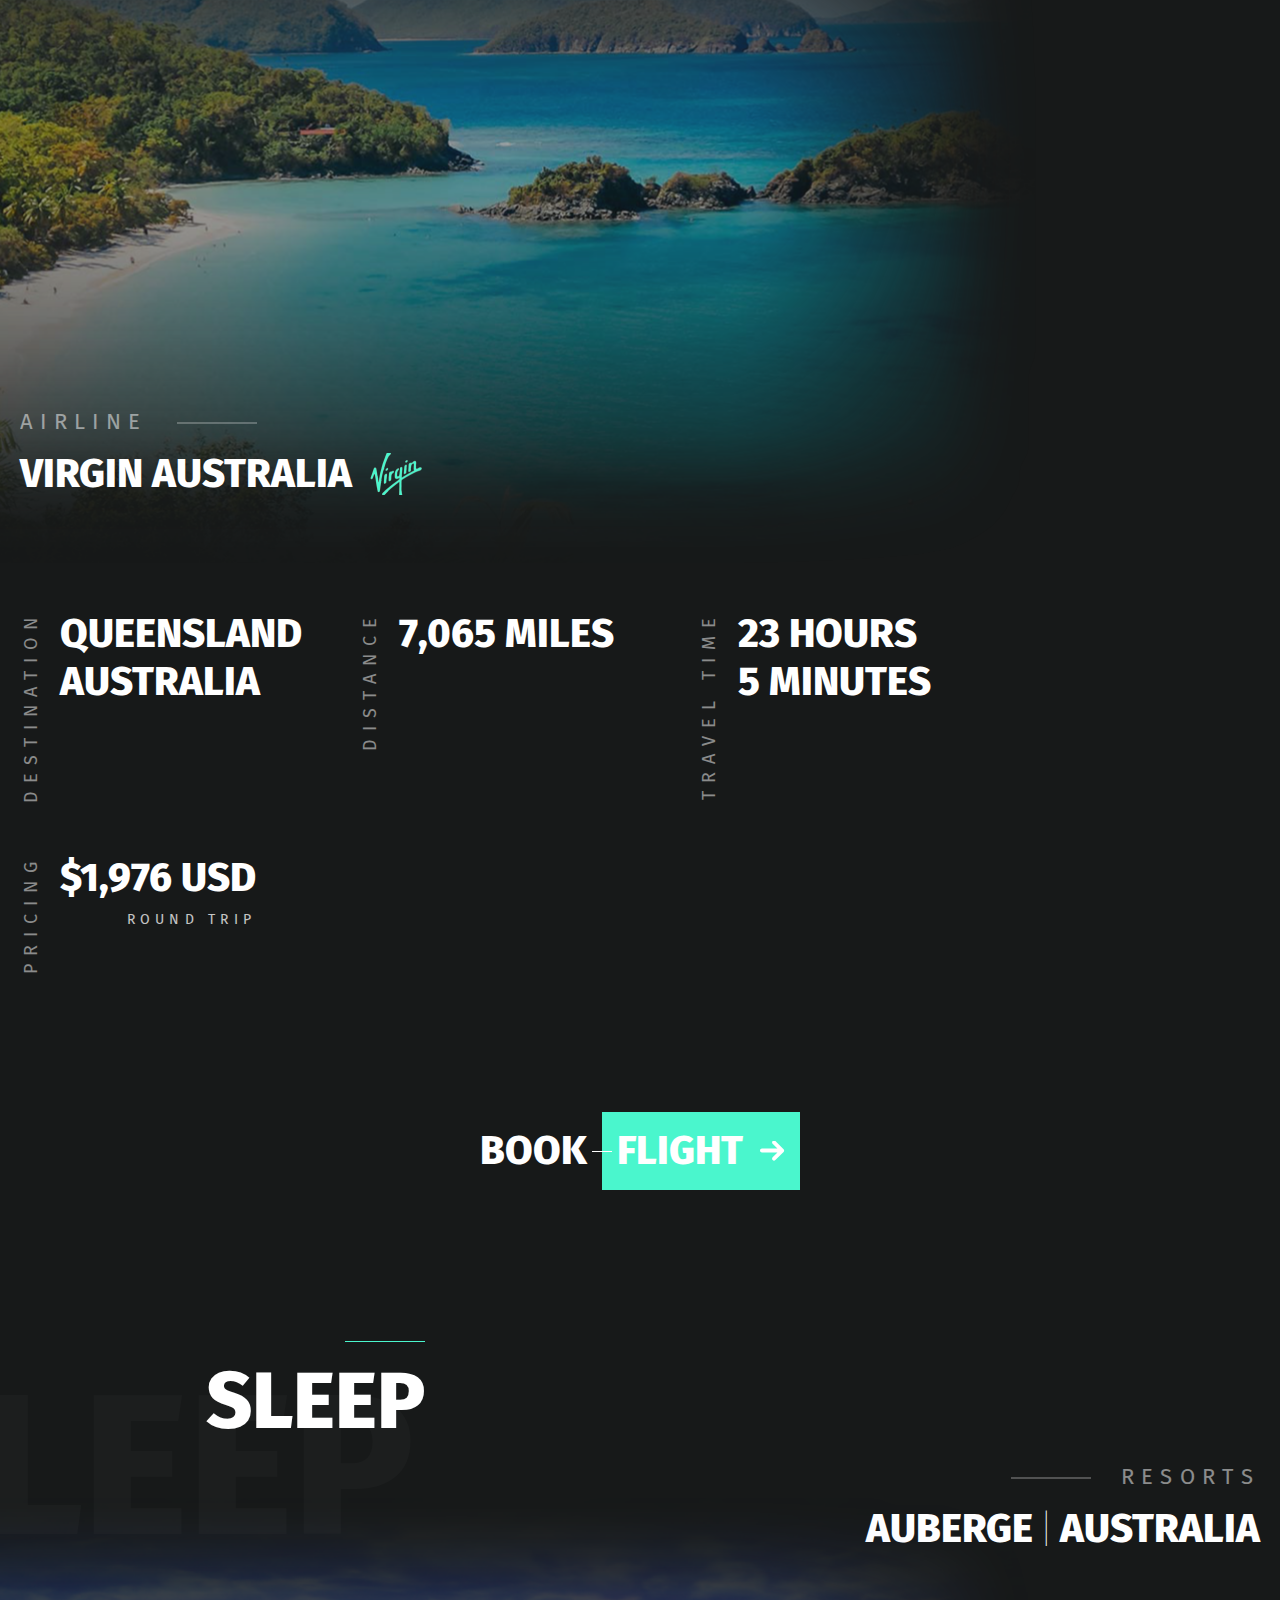
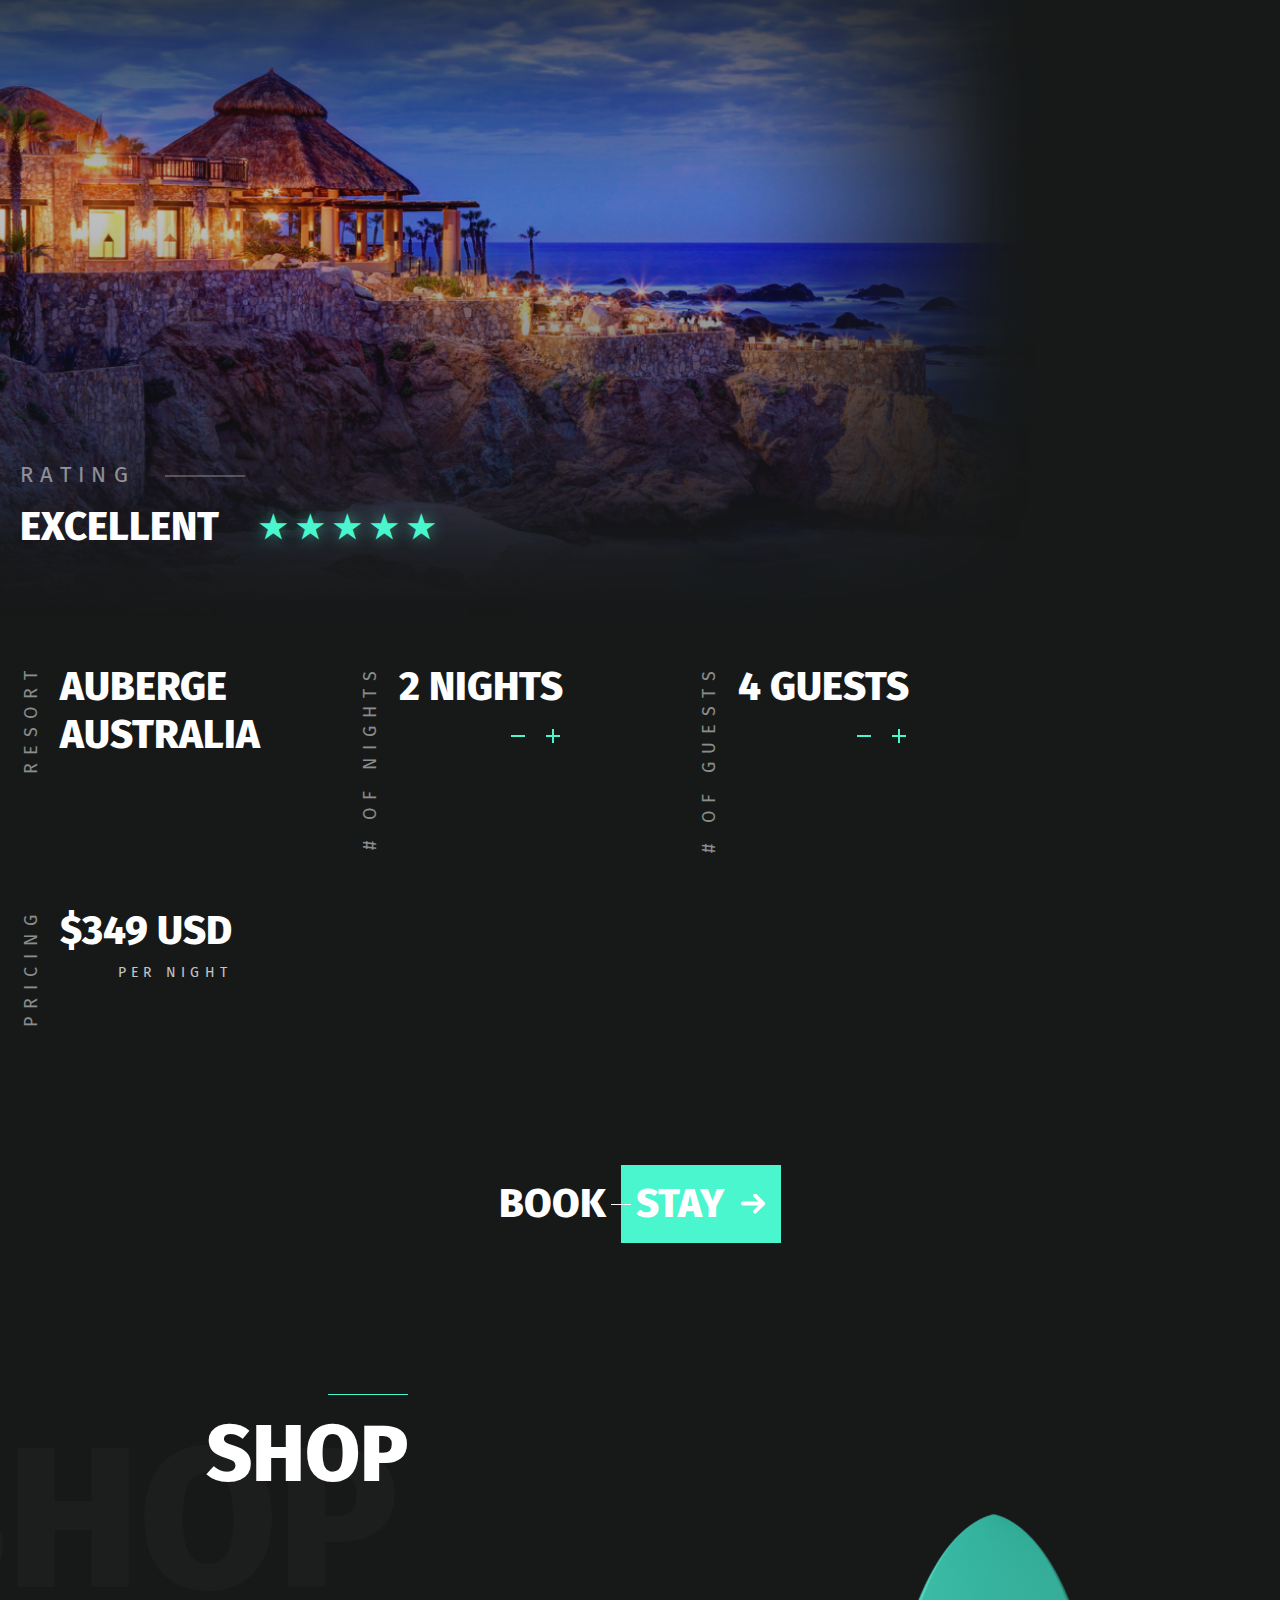
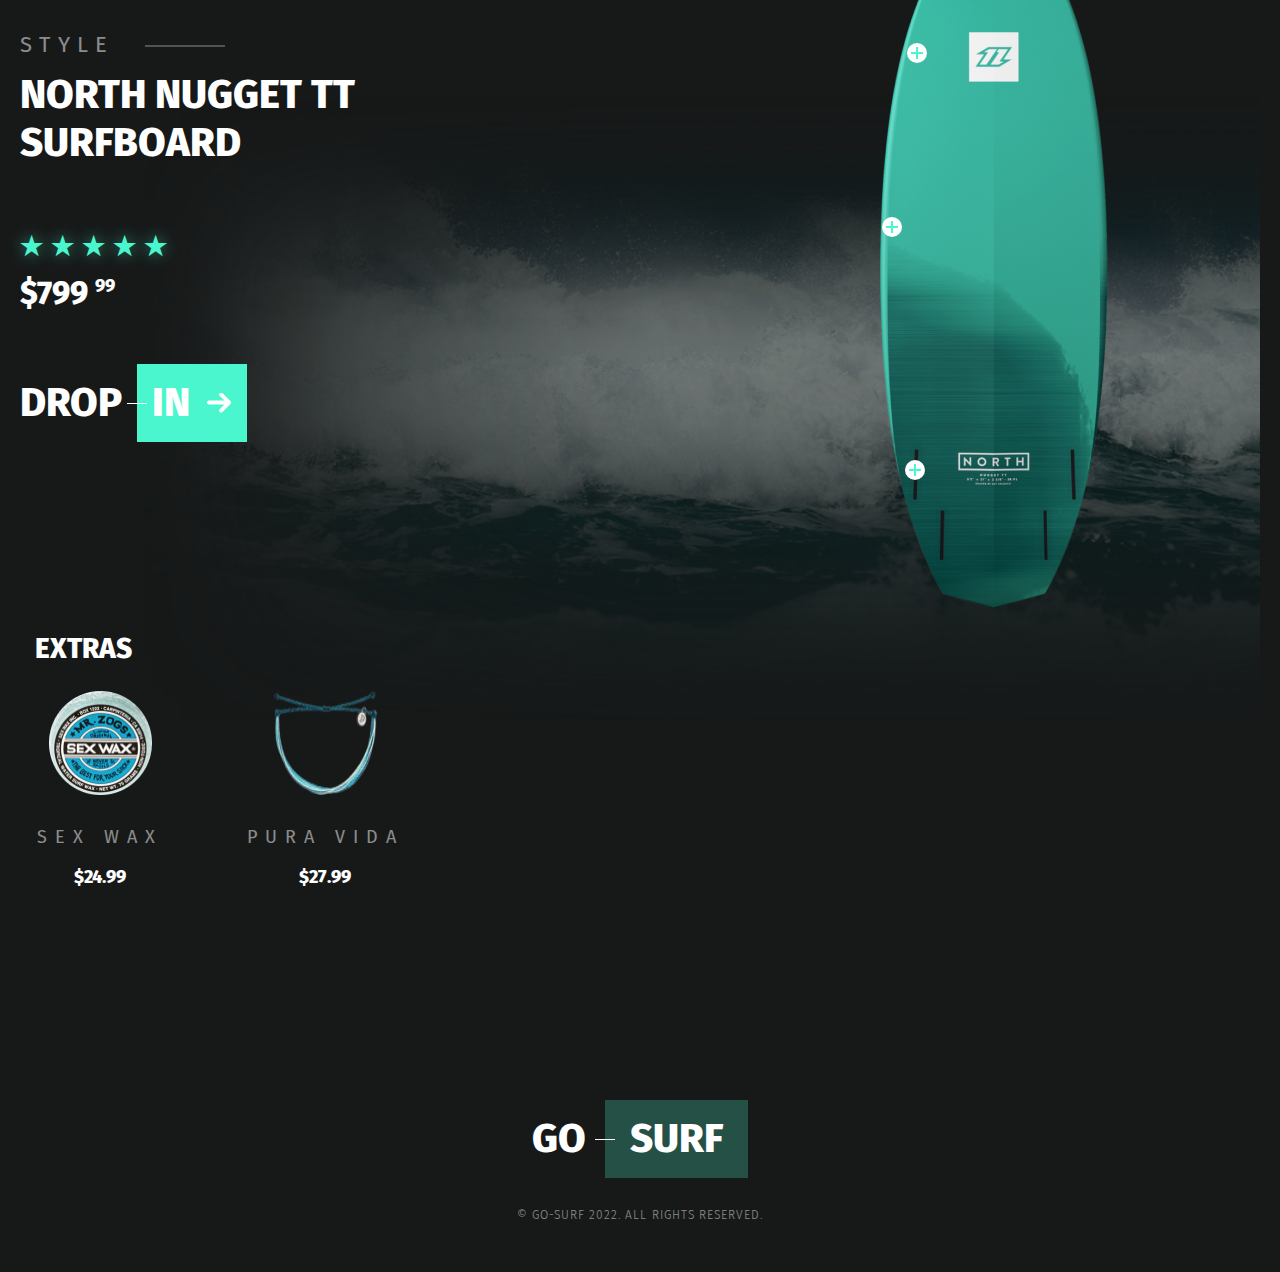
==== commit c63293eb: "added functionality in index.js for the surf section and section sleep. fixed bug in style.scss. add" ====
--- a/index.html
+++ b/index.html
@@ -356,7 +356,7 @@
             ></span>
             <span class="dots-beach airlie-beach" id="airlie-beach"></span>
             <!--crutch -->
-            <span class="dots-beach dots-5"></span>
+            <!-- <span class="dots-beach dots-5"></span> -->
           </div>
 
           <div class="swiper mySwiper-surf">
@@ -368,11 +368,11 @@
                     src="images/surf/surf-slider/surfing.png"
                     alt="Beach"
                   />
-                  <div class="slider-box__beach-name">Malibu Beach</div>
-                  <div class="slider-box__location">
+                  <p class="slider-box__beach-name">Malibu Beach</p>
+                  <p class="slider-box__location">
                     California
                     <span class="slider-box__location-span">|</span> USA
-                  </div>
+                  </p>
 
                   <a class="slider-box__btn btn-box__title">
                     View <span class="btn-box__title-span">surf</span>
@@ -386,11 +386,11 @@
                     src="images/surf/surf-slider/surfing2.jpeg"
                     alt="Beach"
                   />
-                  <div class="slider-box__beach-name">Airlie Beach</div>
-                  <div class="slider-box__location">
+                  <p class="slider-box__beach-name">Airlie Beach</p>
+                  <p class="slider-box__location">
                     Queensland
                     <span class="slider-box__location-span">|</span> Australia
-                  </div>
+                  </p>
 
                   <a class="slider-box__btn btn-box__title">
                     View <span class="btn-box__title-span">surf</span>
@@ -404,11 +404,11 @@
                     src="images/surf/surf-slider/surfing3.png"
                     alt="Beach"
                   />
-                  <div class="slider-box__beach-name">Cloud Nine</div>
-                  <div class="slider-box__location">
+                  <p class="slider-box__beach-name">Cloud Nine</p>
+                  <p class="slider-box__location">
                     Siargao
                     <span class="slider-box__location-span">|</span> Philippines
-                  </div>
+                  </p>
                   <a class="slider-box__btn btn-box__title">
                     View <span class="btn-box__title-span">surf</span>
                   </a>
@@ -421,11 +421,11 @@
                     src="images/surf/surf-slider/surfing4.png"
                     alt="Beach"
                   />
-                  <div class="slider-box__beach-name">Vieux Boucau</div>
-                  <div class="slider-box__location">
+                  <p class="slider-box__beach-name">Vieux Boucau</p>
+                  <p class="slider-box__location">
                     Hossegor
                     <span class="slider-box__location-span">|</span>France
-                  </div>
+                  </p>
 
                   <a class="slider-box__btn btn-box__title">
                     View <span class="btn-box__title-span">surf</span>
@@ -439,11 +439,11 @@
                     src="images/surf/surf-slider/surfing5.png"
                     alt="Beach"
                   />
-                  <div class="slider-box__beach-name">Malibu Beach</div>
-                  <div class="slider-box__location">
+                  <p class="slider-box__beach-name">Malibu Beach</p>
+                  <p class="slider-box__location">
                     California
                     <span class="slider-box__location-span">|</span> USA
-                  </div>
+                  </p>
 
                   <a class="slider-box__btn btn-box__title">
                     View <span class="btn-box__title-span">surf</span>
@@ -457,11 +457,11 @@
                     src="images/surf/surf-slider/surfing6.jpg"
                     alt="Beach"
                   />
-                  <div class="slider-box__beach-name">Vieux Boucau</div>
-                  <div class="slider-box__location">
+                  <p class="slider-box__beach-name">Vieux Boucau</p>
+                  <p class="slider-box__location">
                     Hossegor
                     <span class="slider-box__location-span">|</span>France
-                  </div>
+                  </p>
 
                   <a class="slider-box__btn btn-box__title">
                     View <span class="btn-box__title-span">surf</span>
@@ -475,11 +475,11 @@
                     src="images/surf/surf-slider/surfing7.jpg"
                     alt="Beach"
                   />
-                  <div class="slider-box__beach-name">Airlie Beach</div>
-                  <div class="slider-box__location">
+                  <p class="slider-box__beach-name">Airlie Beach</p>
+                  <p class="slider-box__location">
                     Queensland
                     <span class="slider-box__location-span">|</span> Australia
-                  </div>
+                  </p>
 
                   <a class="slider-box__btn btn-box__title">
                     View <span class="btn-box__title-span">surf</span>
@@ -494,10 +494,10 @@
                     alt="Beach"
                   />
                   <div class="slider-box__beach-name">Cloud Nine</div>
-                  <div class="slider-box__location">
+                  <p class="slider-box__location">
                     Siargao
                     <span class="slider-box__location-span">|</span> Philippines
-                  </div>
+                  </p>
                   <a class="slider-box__btn btn-box__title">
                     View <span class="btn-box__title-span">surf</span>
                   </a>
@@ -525,9 +525,9 @@
           <p class="section-title section-title__travel">travel</p>
           <div class="title-wrapper">
             <div class="subtitle">Shore</div>
-            <div class="title">
+            <p class="title">
               Airlie Beach<span class="title__span">|</span>Australia
-            </div>
+            </p>
           </div>
 
           <div class="slider__container">
@@ -536,36 +536,34 @@
             <div class="slider__infoblock-wrapper">
               <div class="slider__title-wrapper">
                 <div class="slider__subtitle subtitle">Airline</div>
-                <div class="slider__title title slider__title-travel">
+                <p class="slider__title title slider__title-travel">
                   Virgin Australia
-                </div>
+                </p>
               </div>
 
               <div class="slider__block-wrapper">
                 <div class="slider__infoblock">
                   <div class="slider__infoblock-subtitle">Destination</div>
-                  <div class="slider__infoblock-title">
-                    Queensland Australia
-                  </div>
+                  <p class="slider__infoblock-title">Queensland Australia</p>
                 </div>
                 <div class="slider__infoblock">
                   <div class="slider__infoblock-subtitle">Distance</div>
-                  <div class="slider__infoblock-title">7,065 Miles</div>
+                  <p class="slider__infoblock-title">7,065 Miles</p>
                 </div>
                 <div class="slider__infoblock">
                   <div class="slider__infoblock-subtitle">Travel Time</div>
-                  <div class="slider__infoblock-title">
+                  <p class="slider__infoblock-title">
                     23 Hours<br />
                     5 Minutes
-                  </div>
+                  </p>
                 </div>
                 <div class="slider__infoblock">
                   <div class="slider__infoblock-subtitle">Pricing</div>
-                  <div
+                  <p
                     class="slider__infoblock-title slider__result total-price-travel"
                   >
                     $1,976 USD
-                  </div>
+                  </p>
                 </div>
               </div>
               <a class="btn-box__title">
@@ -579,10 +577,10 @@
         <div class="section-wrapper">
           <p class="section-title section-title__sleep">Sleep</p>
           <div class="title-wrapper">
-            <div class="subtitle">Resorts</div>
-            <div class="title">
+            <p class="subtitle">Resorts</p>
+            <p class="title">
               Auberge<span class="title__span">|</span>Australia
-            </div>
+            </p>
           </div>
 
           <div class="slider__container">
@@ -596,29 +594,63 @@
               <div class="slider__title-wrapper">
                 <div class="slider__subtitle subtitle">Rating</div>
 
-                <div class="slider__title title">Excellent</div>
+                <p class="slider__title title">Excellent</p>
               </div>
 
               <div class="slider__block-wrapper">
                 <div class="slider__infoblock">
                   <div class="slider__infoblock-subtitle">Resort</div>
-                  <div class="slider__infoblock-title">Auberge Australia</div>
+                  <p class="slider__infoblock-title">Auberge Australia</p>
                 </div>
                 <div class="slider__infoblock">
                   <div class="slider__infoblock-subtitle"># of Nights</div>
-                  <div class="slider__infoblock-title">5 Nights</div>
+                  <div class="slider-calculator">
+                    <p
+                      class="slider__infoblock-title"
+                      id="slider-night"
+                      value="1"
+                    >
+                      2 Nights
+                    </p>
+                    <div
+                      class="slider-calculator__wrapper"
+                      id="slider-calculator-night"
+                    >
+                      <span
+                        class="slider-calculator__btn slider-calculator__minus"
+                      >
+                      </span>
+                      <span
+                        class="slider-calculator__btn slider-calculator__plus"
+                      >
+                      </span>
+                    </div>
+                  </div>
                 </div>
                 <div class="slider__infoblock">
                   <div class="slider__infoblock-subtitle"># of Guests</div>
-                  <div class="slider__infoblock-title">4 Guests</div>
+                  <div class="slider-calculator">
+                    <p class="slider__infoblock-title">4 Guests</p>
+                    <div
+                      class="slider-calculator__wrapper"
+                      id="slider-calculator-guest"
+                    >
+                      <span
+                        class="slider-calculator__btn slider-calculator__minus"
+                      >
+                      </span>
+                      <span
+                        class="slider-calculator__btn slider-calculator__plus"
+                      >
+                      </span>
+                    </div>
+                  </div>
                 </div>
                 <div class="slider__infoblock">
                   <div class="slider__infoblock-subtitle">Pricing</div>
-                  <div
-                    class="slider__infoblock-title slider__result total-price"
-                  >
+                  <p class="slider__infoblock-title slider__result total-price">
                     $349 USD
-                  </div>
+                  </p>
                 </div>
               </div>
               <a class="btn-box__title">
--- a/css/style.css
+++ b/css/style.css
@@ -271,6 +271,9 @@
 }
 .slider__title {
   position: relative;
+  width: -webkit-fit-content;
+  width: -moz-fit-content;
+  width: fit-content;
   padding-right: 100%;
 }
 .slider__title::after {
@@ -629,12 +632,31 @@
   -webkit-transform: rotate(-180deg);
       -ms-transform: rotate(-180deg);
           transform: rotate(-180deg);
+  display: -webkit-box;
+  display: -ms-flexbox;
+  display: flex;
+  -webkit-box-align: center;
+      -ms-flex-align: center;
+          align-items: center;
+  -webkit-box-pack: center;
+      -ms-flex-pack: center;
+          justify-content: center;
 }
 .logo__title-span {
   position: relative;
   background-color: rgba(75, 247, 206, 0.2509803922);
   padding: 20px 35px;
   margin-top: 5px;
+  margin-top: 15px;
+  display: -webkit-box;
+  display: -ms-flexbox;
+  display: flex;
+  -webkit-box-align: center;
+      -ms-flex-align: center;
+          align-items: center;
+  -webkit-box-pack: center;
+      -ms-flex-pack: center;
+          justify-content: center;
 }
 .logo__title-span::before {
   content: "";
@@ -1084,12 +1106,6 @@
   z-index: 1;
 }
 
-.dots-5 {
-  top: 73%;
-  left: 89%;
-  z-index: 0;
-}
-
 .swiper {
   width: 100%;
   height: 100%;
@@ -1438,6 +1454,71 @@
   content: "Round Trip";
 }
 
+.slider-calculator {
+  display: -webkit-box;
+  display: -ms-flexbox;
+  display: flex;
+  -webkit-box-orient: vertical;
+  -webkit-box-direction: normal;
+      -ms-flex-direction: column;
+          flex-direction: column;
+  gap: 15px;
+}
+.slider-calculator__wrapper {
+  display: -webkit-box;
+  display: -ms-flexbox;
+  display: flex;
+  gap: 15px;
+  -webkit-box-pack: end;
+      -ms-flex-pack: end;
+          justify-content: flex-end;
+}
+.slider-calculator__btn {
+  cursor: pointer;
+  position: relative;
+  display: -webkit-box;
+  display: -ms-flexbox;
+  display: flex;
+  -webkit-box-orient: vertical;
+  -webkit-box-direction: normal;
+      -ms-flex-direction: column;
+          flex-direction: column;
+  -webkit-box-pack: center;
+      -ms-flex-pack: center;
+          justify-content: center;
+  -ms-flex-line-pack: center;
+      align-content: center;
+  -webkit-box-align: center;
+      -ms-flex-align: center;
+          align-items: center;
+  width: 20px;
+  height: 20px;
+}
+.slider-calculator__plus::before {
+  position: absolute;
+  content: "";
+  width: 14px;
+  height: 2px;
+  background-color: #4af6cd;
+}
+.slider-calculator__plus::after {
+  position: absolute;
+  content: "";
+  width: 14px;
+  height: 2px;
+  background-color: #4af6cd;
+  -webkit-transform: rotate(90deg);
+      -ms-transform: rotate(90deg);
+          transform: rotate(90deg);
+}
+.slider-calculator__minus::before {
+  position: absolute;
+  content: "";
+  width: 14px;
+  height: 2px;
+  background-color: #4af6cd;
+}
+
 .total-price::after {
   content: "Per Night";
 }
@@ -1521,7 +1602,7 @@
   text-transform: uppercase;
 }
 .shop__btn {
-  margin: 15% auto;
+  margin: 15% 0;
 }
 .shop__wrapper-image-product {
   display: -webkit-box;
@@ -1530,7 +1611,7 @@
   position: relative;
   max-width: 228px;
   position: relative;
-  margin: 0 152px;
+  margin: 0px 152px 0 250px;
 }
 .shop__image-product {
   width: 100%;
@@ -1770,6 +1851,9 @@
           flex-direction: column;
   gap: 30px;
   margin: 200px 0 50px 0;
+  -webkit-box-align: center;
+      -ms-flex-align: center;
+          align-items: center;
 }
 .footer__subtitle {
   font-family: "Fira Sans";
@@ -1796,7 +1880,6 @@
           flex-direction: row;
   -ms-flex-wrap: nowrap;
       flex-wrap: nowrap;
-  margin: 0 auto;
   -webkit-box-align: center;
       -ms-flex-align: center;
           align-items: center;
@@ -1896,15 +1979,15 @@
     font-size: 120px;
   }
   .subtitle {
-    letter-spacing: 4px;
-    font-size: 15px;
-    padding-left: 55px;
+    letter-spacing: 3px;
+    font-size: 12px;
+    padding-left: 45px;
   }
   .subtitle::before {
-    width: 40px;
+    width: 30px;
   }
   .slider__subtitle {
-    padding-right: 55px;
+    padding-right: 45px;
     padding-left: 0;
   }
   .slider__subtitle::before {
@@ -2042,7 +2125,7 @@
   }
   .logo__title-span {
     margin-top: 0;
-    margin-left: 5px;
+    margin-left: 15px;
   }
   .logo__title-span::before {
     top: 50%;
@@ -2154,6 +2237,9 @@
   .shop__infoblock-wrapper {
     width: 100%;
   }
+  .shop__btn {
+    margin: 15% auto;
+  }
 }
 @media (max-width: 640px) {
   .shop__dots-argument {
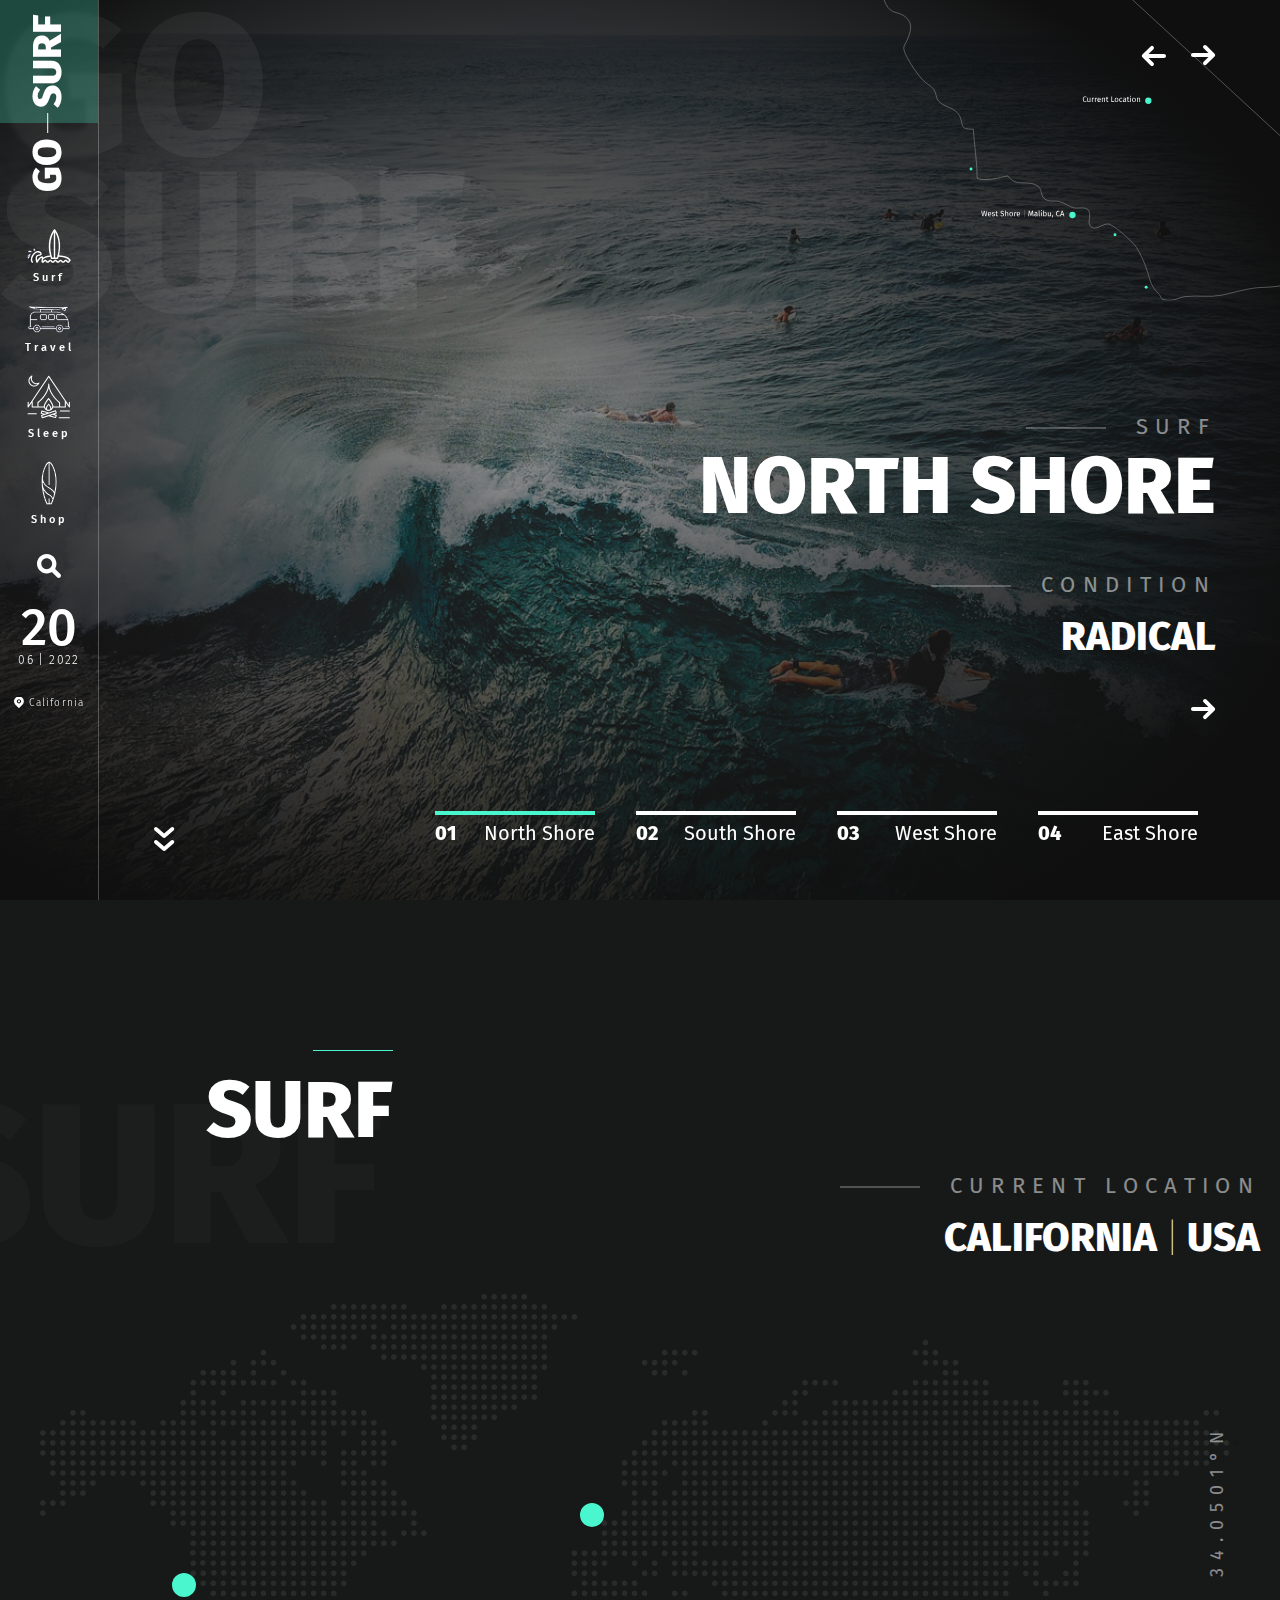
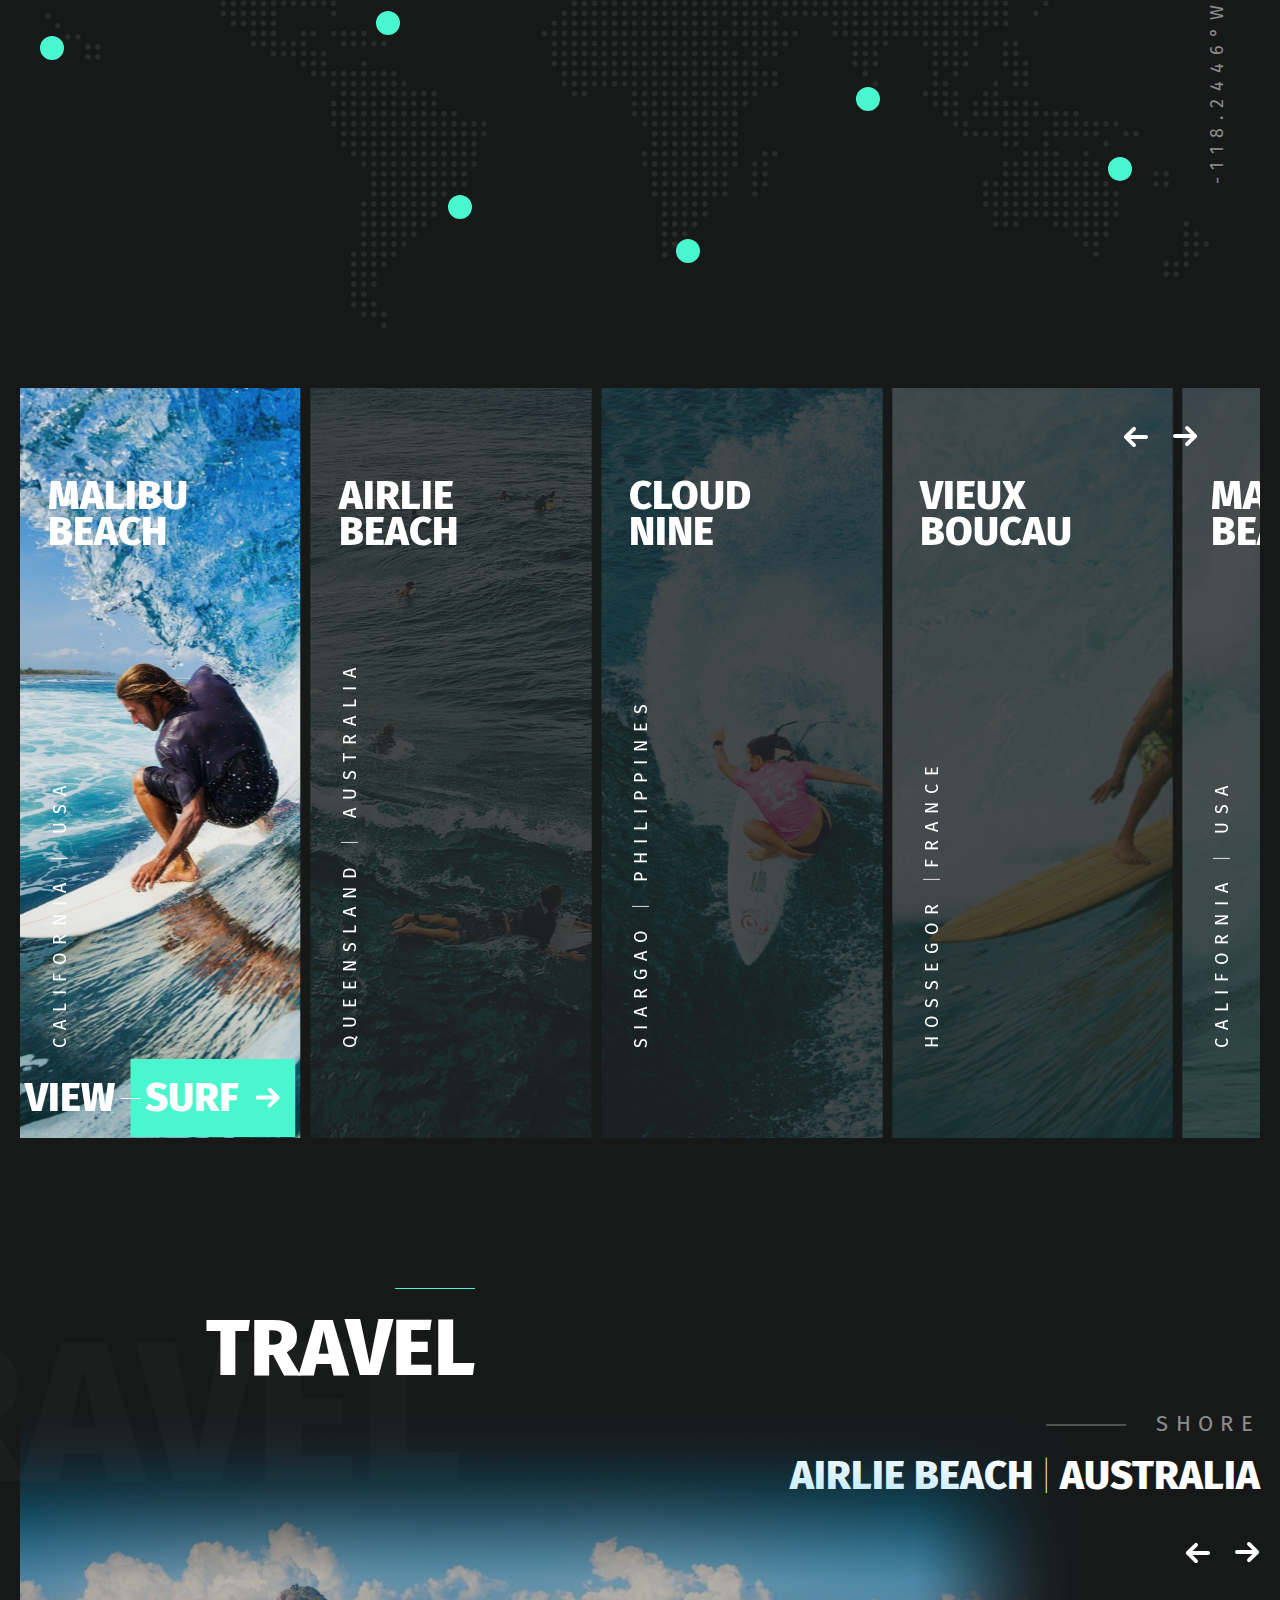
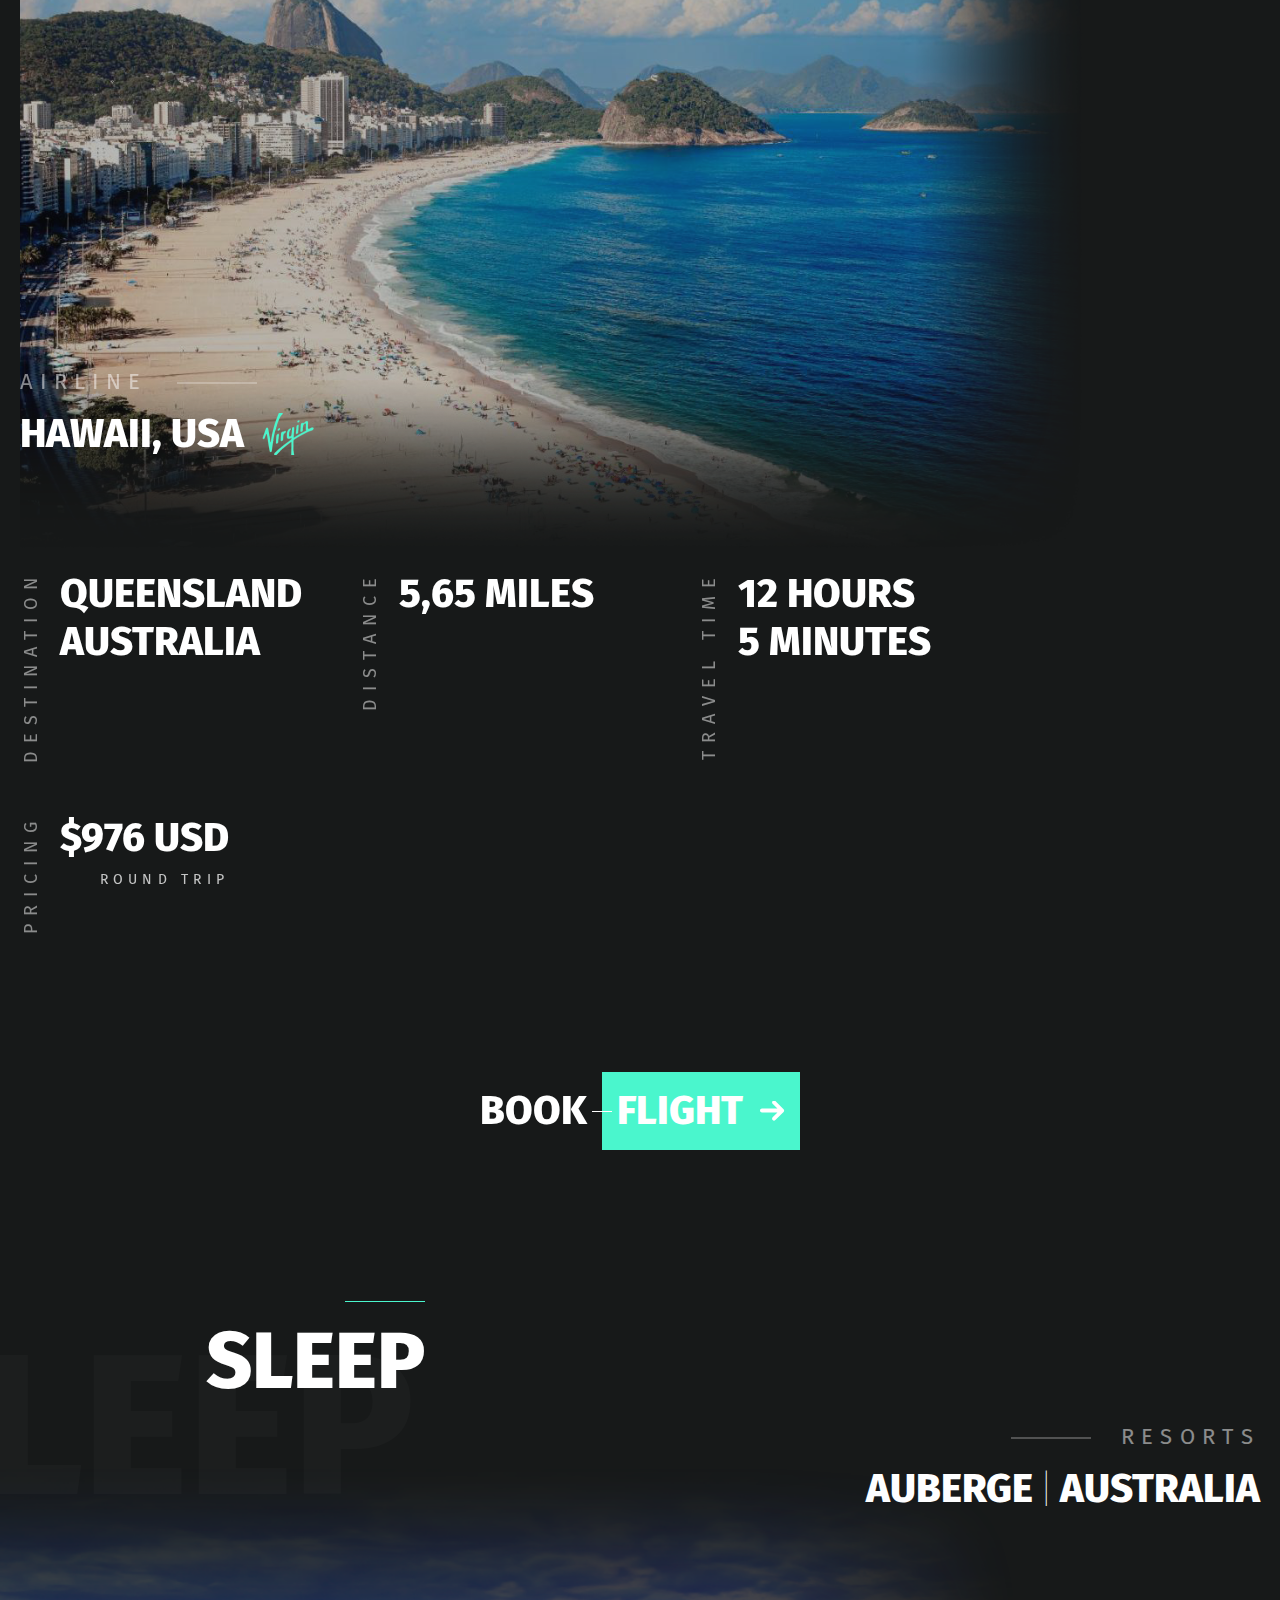
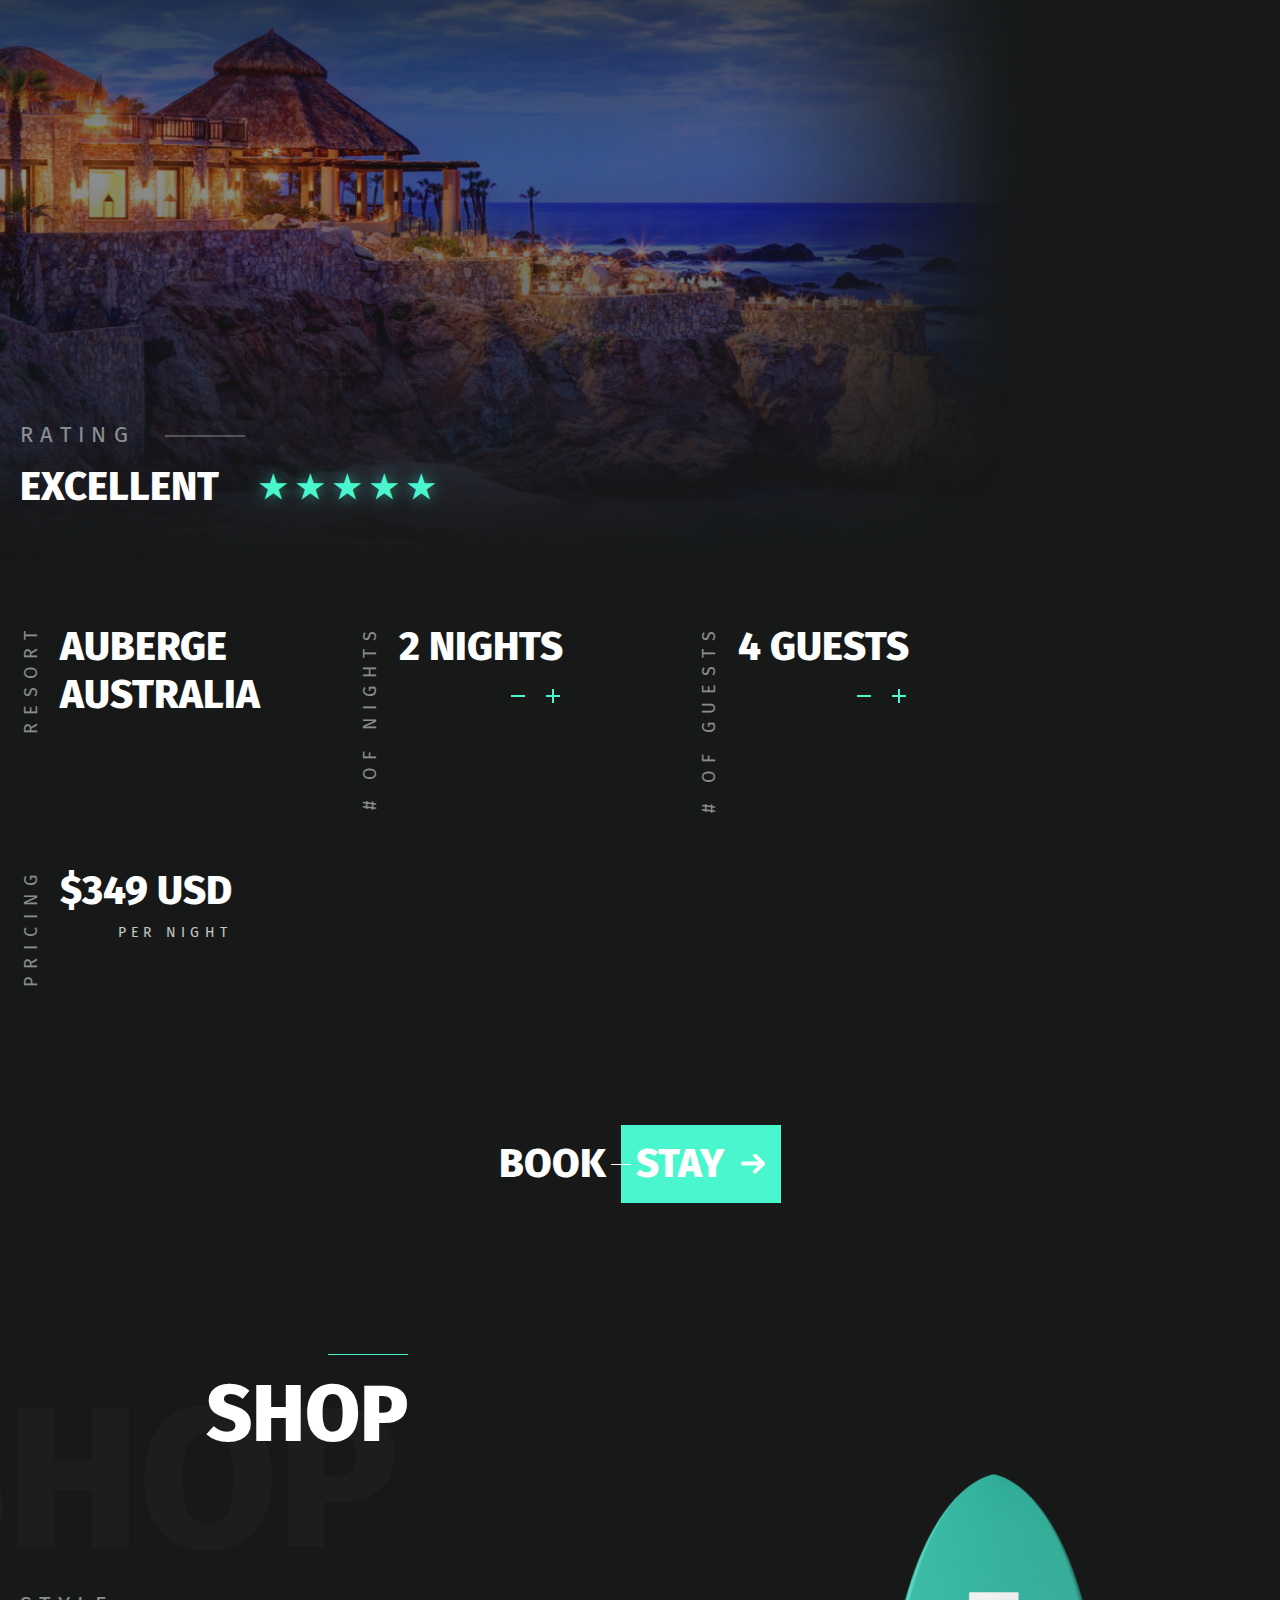
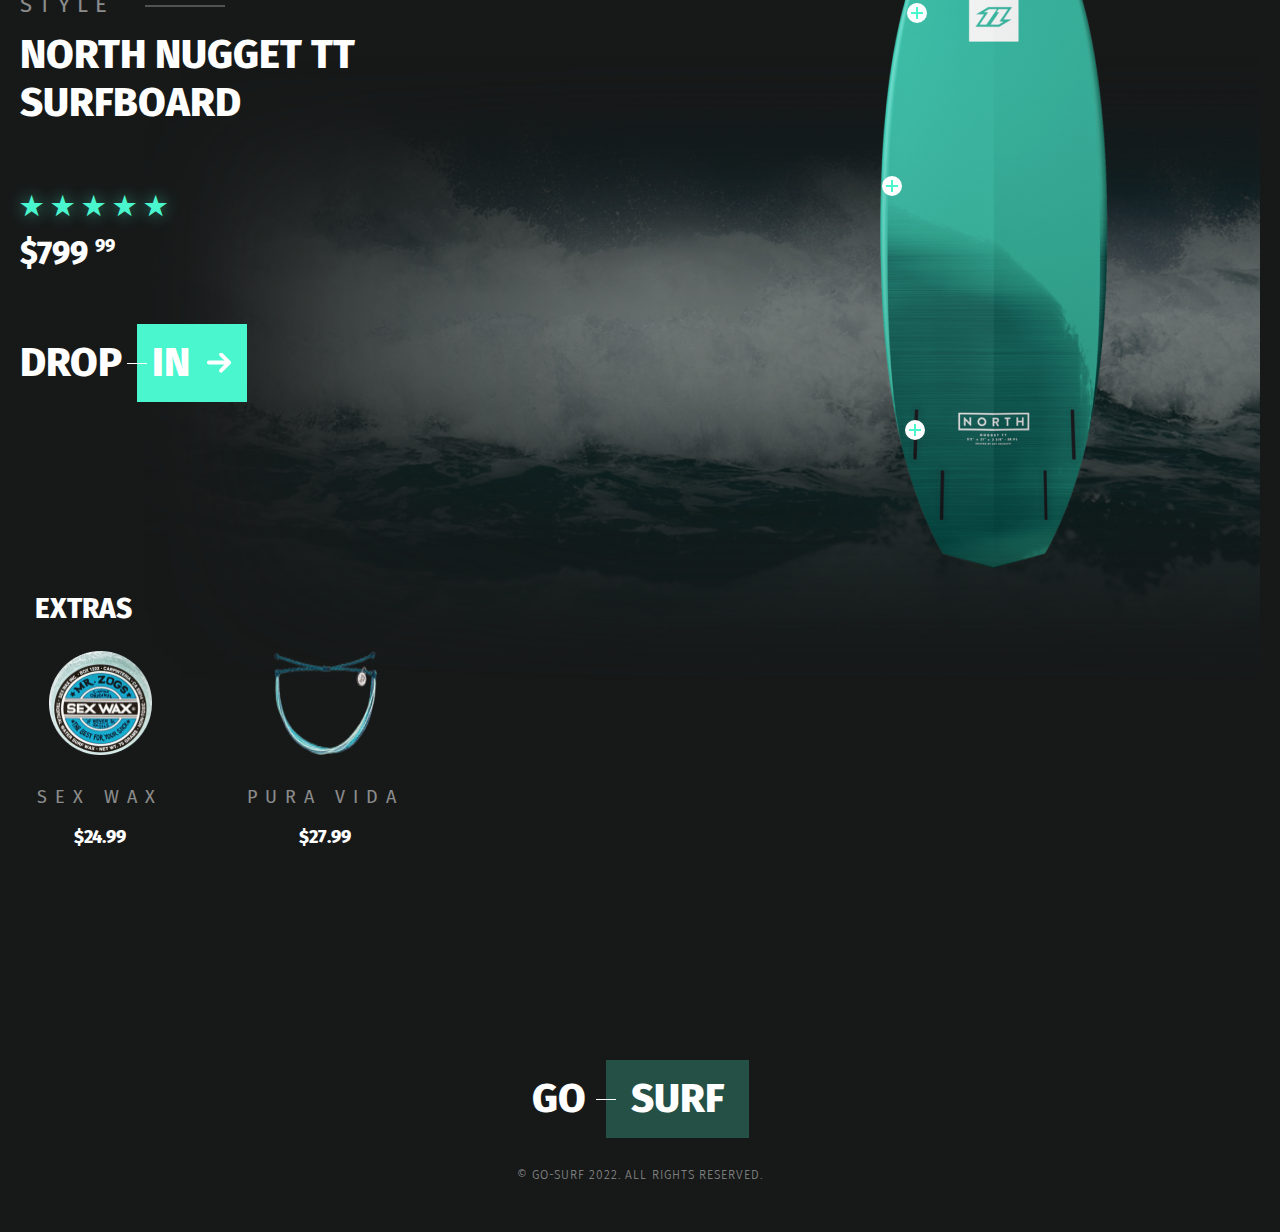
==== commit 2a57a89d: "added images for slider and added travel slider" ====
--- a/index.html
+++ b/index.html
@@ -17,7 +17,7 @@
       rel="stylesheet"
       href="https://cdn.jsdelivr.net/npm/swiper@8/swiper-bundle.min.css"
     />
-
+    <link rel="icon" href="images/favicon.png" type="images/png" />
     <link rel="stylesheet" href="css/style.css" />
     <title>Go Surf</title>
   </head>
@@ -530,49 +530,441 @@
             </p>
           </div>
 
-          <div class="slider__container">
-            <img src="images/travel/bg.png" alt="" class="slider__img" />
-
-            <div class="slider__infoblock-wrapper">
-              <div class="slider__title-wrapper">
-                <div class="slider__subtitle subtitle">Airline</div>
-                <p class="slider__title title slider__title-travel">
-                  Virgin Australia
-                </p>
-              </div>
-
-              <div class="slider__block-wrapper">
-                <div class="slider__infoblock">
-                  <div class="slider__infoblock-subtitle">Destination</div>
-                  <p class="slider__infoblock-title">Queensland Australia</p>
-                </div>
-                <div class="slider__infoblock">
-                  <div class="slider__infoblock-subtitle">Distance</div>
-                  <p class="slider__infoblock-title">7,065 Miles</p>
-                </div>
-                <div class="slider__infoblock">
-                  <div class="slider__infoblock-subtitle">Travel Time</div>
-                  <p class="slider__infoblock-title">
-                    23 Hours<br />
-                    5 Minutes
-                  </p>
-                </div>
-                <div class="slider__infoblock">
-                  <div class="slider__infoblock-subtitle">Pricing</div>
-                  <p
-                    class="slider__infoblock-title slider__result total-price-travel"
-                  >
-                    $1,976 USD
-                  </p>
-                </div>
-              </div>
-              <a class="btn-box__title">
-                Book<span class="btn-box__title-span">Flight</span>
-              </a>
+          <div class="swiper mySwiper-travel">
+            <div class="swiper-wrapper">
+              <div class="swiper-slide">
+                <div class="slider__container">
+                  <img
+                    src="images/travel/slider/copacabana-beach5.png"
+                    alt=""
+                    class="slider__img"
+                  />
+
+                  <div class="slider__infoblock-wrapper">
+                    <div class="slider__title-wrapper">
+                      <div class="slider__subtitle subtitle">Airline</div>
+                      <p class="slider__title title slider__title-travel">
+                        hawaii, usa
+                      </p>
+                    </div>
+
+                    <div class="slider__block-wrapper">
+                      <div class="slider__infoblock">
+                        <div class="slider__infoblock-subtitle">
+                          Destination
+                        </div>
+                        <p class="slider__infoblock-title">
+                          Queensland Australia
+                        </p>
+                      </div>
+                      <div class="slider__infoblock">
+                        <div class="slider__infoblock-subtitle">Distance</div>
+                        <p class="slider__infoblock-title">5,65 Miles</p>
+                      </div>
+                      <div class="slider__infoblock">
+                        <div class="slider__infoblock-subtitle">
+                          Travel Time
+                        </div>
+                        <p class="slider__infoblock-title">
+                          12 Hours<br />
+                          5 Minutes
+                        </p>
+                      </div>
+                      <div class="slider__infoblock">
+                        <div class="slider__infoblock-subtitle">Pricing</div>
+                        <p
+                          class="slider__infoblock-title slider__result total-price-travel"
+                        >
+                          $976 USD
+                        </p>
+                      </div>
+                    </div>
+                    <a class="btn-box__title">
+                      Book<span class="btn-box__title-span">Flight</span>
+                    </a>
+                  </div>
+                </div>
+              </div>
+              <div class="swiper-slide">
+                <div class="slider__container">
+                  <img
+                    src="images/travel/slider/copacabana-beach.png"
+                    alt=""
+                    class="slider__img"
+                  />
+
+                  <div class="slider__infoblock-wrapper">
+                    <div class="slider__title-wrapper">
+                      <div class="slider__subtitle subtitle">Airline</div>
+                      <p class="slider__title title slider__title-travel">
+                        Virgin Australia
+                      </p>
+                    </div>
+
+                    <div class="slider__block-wrapper">
+                      <div class="slider__infoblock">
+                        <div class="slider__infoblock-subtitle">
+                          Destination
+                        </div>
+                        <p class="slider__infoblock-title">california, usa</p>
+                      </div>
+                      <div class="slider__infoblock">
+                        <div class="slider__infoblock-subtitle">Distance</div>
+                        <p class="slider__infoblock-title">3,065 Miles</p>
+                      </div>
+                      <div class="slider__infoblock">
+                        <div class="slider__infoblock-subtitle">
+                          Travel Time
+                        </div>
+                        <p class="slider__infoblock-title">
+                          10 Hours<br />
+                          10 Minutes
+                        </p>
+                      </div>
+                      <div class="slider__infoblock">
+                        <div class="slider__infoblock-subtitle">Pricing</div>
+                        <p
+                          class="slider__infoblock-title slider__result total-price-travel"
+                        >
+                          $1,076 USD
+                        </p>
+                      </div>
+                    </div>
+                    <a class="btn-box__title">
+                      Book<span class="btn-box__title-span">Flight</span>
+                    </a>
+                  </div>
+                </div>
+              </div>
+              <div class="swiper-slide">
+                <div class="slider__container">
+                  <img
+                    src="images/travel/slider/hanalei-beach2.png"
+                    alt=""
+                    class="slider__img"
+                  />
+
+                  <div class="slider__infoblock-wrapper">
+                    <div class="slider__title-wrapper">
+                      <div class="slider__subtitle subtitle">Airline</div>
+                      <p class="slider__title title slider__title-travel">
+                        Virgin Australia
+                      </p>
+                    </div>
+
+                    <div class="slider__block-wrapper">
+                      <div class="slider__infoblock">
+                        <div class="slider__infoblock-subtitle">
+                          Destination
+                        </div>
+                        <p class="slider__infoblock-title">florida, usa</p>
+                      </div>
+                      <div class="slider__infoblock">
+                        <div class="slider__infoblock-subtitle">Distance</div>
+                        <p class="slider__infoblock-title">4,065 Miles</p>
+                      </div>
+                      <div class="slider__infoblock">
+                        <div class="slider__infoblock-subtitle">
+                          Travel Time
+                        </div>
+                        <p class="slider__infoblock-title">
+                          13 Hours<br />
+                          45 Minutes
+                        </p>
+                      </div>
+                      <div class="slider__infoblock">
+                        <div class="slider__infoblock-subtitle">Pricing</div>
+                        <p
+                          class="slider__infoblock-title slider__result total-price-travel"
+                        >
+                          $1,222 USD
+                        </p>
+                      </div>
+                    </div>
+                    <a class="btn-box__title">
+                      Book<span class="btn-box__title-span">Flight</span>
+                    </a>
+                  </div>
+                </div>
+              </div>
+              <div class="swiper-slide">
+                <div class="slider__container">
+                  <img
+                    src="images/travel/slider/airlie-beach4.png"
+                    alt=""
+                    class="slider__img"
+                  />
+
+                  <div class="slider__infoblock-wrapper">
+                    <div class="slider__title-wrapper">
+                      <div class="slider__subtitle subtitle">Airline</div>
+                      <p class="slider__title title slider__title-travel">
+                        Virgin Australia
+                      </p>
+                    </div>
+
+                    <div class="slider__block-wrapper">
+                      <div class="slider__infoblock">
+                        <div class="slider__infoblock-subtitle">
+                          Destination
+                        </div>
+                        <p class="slider__infoblock-title">
+                          rio de janeiro,<br />brazil
+                        </p>
+                      </div>
+                      <div class="slider__infoblock">
+                        <div class="slider__infoblock-subtitle">Distance</div>
+                        <p class="slider__infoblock-title">4,111 Miles</p>
+                      </div>
+                      <div class="slider__infoblock">
+                        <div class="slider__infoblock-subtitle">
+                          Travel Time
+                        </div>
+                        <p class="slider__infoblock-title">
+                          15 Hours<br />
+                          55 Minutes
+                        </p>
+                      </div>
+                      <div class="slider__infoblock">
+                        <div class="slider__infoblock-subtitle">Pricing</div>
+                        <p
+                          class="slider__infoblock-title slider__result total-price-travel"
+                        >
+                          $1,500 USD
+                        </p>
+                      </div>
+                    </div>
+                    <a class="btn-box__title">
+                      Book<span class="btn-box__title-span">Flight</span>
+                    </a>
+                  </div>
+                </div>
+              </div>
+              <div class="swiper-slide">
+                <div class="slider__container">
+                  <img
+                    src="images/travel/slider/copacabana-beach8.png"
+                    alt=""
+                    class="slider__img"
+                  />
+
+                  <div class="slider__infoblock-wrapper">
+                    <div class="slider__title-wrapper">
+                      <div class="slider__subtitle subtitle">Airline</div>
+                      <p class="slider__title title slider__title-travel">
+                        Virgin Australia
+                      </p>
+                    </div>
+
+                    <div class="slider__block-wrapper">
+                      <div class="slider__infoblock">
+                        <div class="slider__infoblock-subtitle">
+                          Destination
+                        </div>
+                        <p class="slider__infoblock-title">hossegor, france</p>
+                      </div>
+                      <div class="slider__infoblock">
+                        <div class="slider__infoblock-subtitle">Distance</div>
+                        <p class="slider__infoblock-title">7,000 Miles</p>
+                      </div>
+                      <div class="slider__infoblock">
+                        <div class="slider__infoblock-subtitle">
+                          Travel Time
+                        </div>
+                        <p class="slider__infoblock-title">
+                          18 Hours<br />
+                          5 Minutes
+                        </p>
+                      </div>
+                      <div class="slider__infoblock">
+                        <div class="slider__infoblock-subtitle">Pricing</div>
+                        <p
+                          class="slider__infoblock-title slider__result total-price-travel"
+                        >
+                          $976 USD
+                        </p>
+                      </div>
+                    </div>
+                    <a class="btn-box__title">
+                      Book<span class="btn-box__title-span">Flight</span>
+                    </a>
+                  </div>
+                </div>
+              </div>
+              <div class="swiper-slide">
+                <div class="slider__container">
+                  <img
+                    src="images/travel/slider/copacabana-beach5.png"
+                    alt=""
+                    class="slider__img"
+                  />
+
+                  <div class="slider__infoblock-wrapper">
+                    <div class="slider__title-wrapper">
+                      <div class="slider__subtitle subtitle">Airline</div>
+                      <p class="slider__title title slider__title-travel">
+                        Virgin Australia
+                      </p>
+                    </div>
+
+                    <div class="slider__block-wrapper">
+                      <div class="slider__infoblock">
+                        <div class="slider__infoblock-subtitle">
+                          Destination
+                        </div>
+                        <p class="slider__infoblock-title">
+                          sarah baartman,<br />south africa
+                        </p>
+                      </div>
+                      <div class="slider__infoblock">
+                        <div class="slider__infoblock-subtitle">Distance</div>
+                        <p class="slider__infoblock-title">10,065 Miles</p>
+                      </div>
+                      <div class="slider__infoblock">
+                        <div class="slider__infoblock-subtitle">
+                          Travel Time
+                        </div>
+                        <p class="slider__infoblock-title">
+                          30 Hours<br />
+                          5 Minutes
+                        </p>
+                      </div>
+                      <div class="slider__infoblock">
+                        <div class="slider__infoblock-subtitle">Pricing</div>
+                        <p
+                          class="slider__infoblock-title slider__result total-price-travel"
+                        >
+                          $2,976 USD
+                        </p>
+                      </div>
+                    </div>
+                    <a class="btn-box__title">
+                      Book<span class="btn-box__title-span">Flight</span>
+                    </a>
+                  </div>
+                </div>
+              </div>
+              <div class="swiper-slide">
+                <div class="slider__container">
+                  <img
+                    src="images/travel/slider/copacabana-beach.png"
+                    alt=""
+                    class="slider__img"
+                  />
+
+                  <div class="slider__infoblock-wrapper">
+                    <div class="slider__title-wrapper">
+                      <div class="slider__subtitle subtitle">Airline</div>
+                      <p class="slider__title title slider__title-travel">
+                        Virgin Australia
+                      </p>
+                    </div>
+
+                    <div class="slider__block-wrapper">
+                      <div class="slider__infoblock">
+                        <div class="slider__infoblock-subtitle">
+                          Destination
+                        </div>
+                        <p class="slider__infoblock-title">galle, sri lanka</p>
+                      </div>
+                      <div class="slider__infoblock">
+                        <div class="slider__infoblock-subtitle">Distance</div>
+                        <p class="slider__infoblock-title">10,565 Miles</p>
+                      </div>
+                      <div class="slider__infoblock">
+                        <div class="slider__infoblock-subtitle">
+                          Travel Time
+                        </div>
+                        <p class="slider__infoblock-title">
+                          32 Hours<br />
+                          5 Minutes
+                        </p>
+                      </div>
+                      <div class="slider__infoblock">
+                        <div class="slider__infoblock-subtitle">Pricing</div>
+                        <p
+                          class="slider__infoblock-title slider__result total-price-travel"
+                        >
+                          $2,376 USD
+                        </p>
+                      </div>
+                    </div>
+                    <a class="btn-box__title">
+                      Book<span class="btn-box__title-span">Flight</span>
+                    </a>
+                  </div>
+                </div>
+              </div>
+              <div class="swiper-slide">
+                <div class="slider__container">
+                  <img
+                    src="images/travel/slider/hanalei-beach2.png"
+                    alt=""
+                    class="slider__img"
+                  />
+
+                  <div class="slider__infoblock-wrapper">
+                    <div class="slider__title-wrapper">
+                      <div class="slider__subtitle subtitle">Airline</div>
+                      <p class="slider__title title slider__title-travel">
+                        Virgin Australia
+                      </p>
+                    </div>
+
+                    <div class="slider__block-wrapper">
+                      <div class="slider__infoblock">
+                        <div class="slider__infoblock-subtitle">
+                          Destination
+                        </div>
+                        <p class="slider__infoblock-title">
+                          queensland, australia
+                        </p>
+                      </div>
+                      <div class="slider__infoblock">
+                        <div class="slider__infoblock-subtitle">Distance</div>
+                        <p class="slider__infoblock-title">9,065 Miles</p>
+                      </div>
+                      <div class="slider__infoblock">
+                        <div class="slider__infoblock-subtitle">
+                          Travel Time
+                        </div>
+                        <p class="slider__infoblock-title">
+                          29 Hours<br />
+                          45 Minutes
+                        </p>
+                      </div>
+                      <div class="slider__infoblock">
+                        <div class="slider__infoblock-subtitle">Pricing</div>
+                        <p
+                          class="slider__infoblock-title slider__result total-price-travel"
+                        >
+                          $1,800 USD
+                        </p>
+                      </div>
+                    </div>
+                    <a class="btn-box__title">
+                      Book<span class="btn-box__title-span">Flight</span>
+                    </a>
+                  </div>
+                </div>
+              </div>
+            </div>
+            <div class="arrow-wrapper arrow-wrapper-travel">
+              <img
+                class="swiper-arrow-slider swiper-arrow-prev"
+                src="images/arrow-right.svg"
+                alt=""
+              />
+              <img
+                class="swiper-arrow-slider swiper-arrow-next"
+                src="images/arrow-right.svg"
+                alt=""
+              />
             </div>
           </div>
         </div>
       </section>
+
       <section class="sleep" id="sleep">
         <div class="section-wrapper">
           <p class="section-title section-title__sleep">Sleep</p>
--- a/css/style.css
+++ b/css/style.css
@@ -232,6 +232,7 @@
   -webkit-transform: translateX(-50px);
       -ms-transform: translateX(-50px);
           transform: translateX(-50px);
+  opacity: 0.7;
 }
 .slider__block-wrapper {
   display: -webkit-box;
@@ -326,6 +327,7 @@
   height: -webkit-fit-content;
   height: -moz-fit-content;
   height: fit-content;
+  text-align: left;
 }
 .slider__result {
   position: relative;
@@ -1448,6 +1450,11 @@
   background-position: center;
   background-repeat: no-repeat;
   background-size: cover;
+}
+
+.arrow-wrapper-travel {
+  top: 10%;
+  right: 0;
 }
 
 .total-price-travel::after {
@@ -1893,12 +1900,25 @@
   font-weight: 800;
   font-size: 40px;
   text-transform: uppercase;
+  display: -webkit-box;
+  display: -ms-flexbox;
+  display: flex;
+  -webkit-box-align: center;
+      -ms-flex-align: center;
+          align-items: center;
+  -webkit-box-pack: justify;
+      -ms-flex-pack: justify;
+          justify-content: space-between;
+  -webkit-box-orient: horizontal;
+  -webkit-box-direction: normal;
+      -ms-flex-direction: row;
+          flex-direction: row;
 }
 .logo-footer__title-span {
   position: relative;
   background-color: rgba(75, 247, 206, 0.2509803922);
   padding: 15px 25px;
-  margin-left: 10px;
+  margin-left: 20px;
 }
 .logo-footer__title-span::before {
   content: "";
@@ -2031,7 +2051,7 @@
     -webkit-transition: 0.3s;
     -o-transition: 0.3s;
     transition: 0.3s;
-    height: calc(100vh - 70px);
+    height: calc(100% - 70px);
     -webkit-backdrop-filter: blur(8px);
     backdrop-filter: blur(8px);
     background: rgba(20, 56, 47, 0.2509803922);
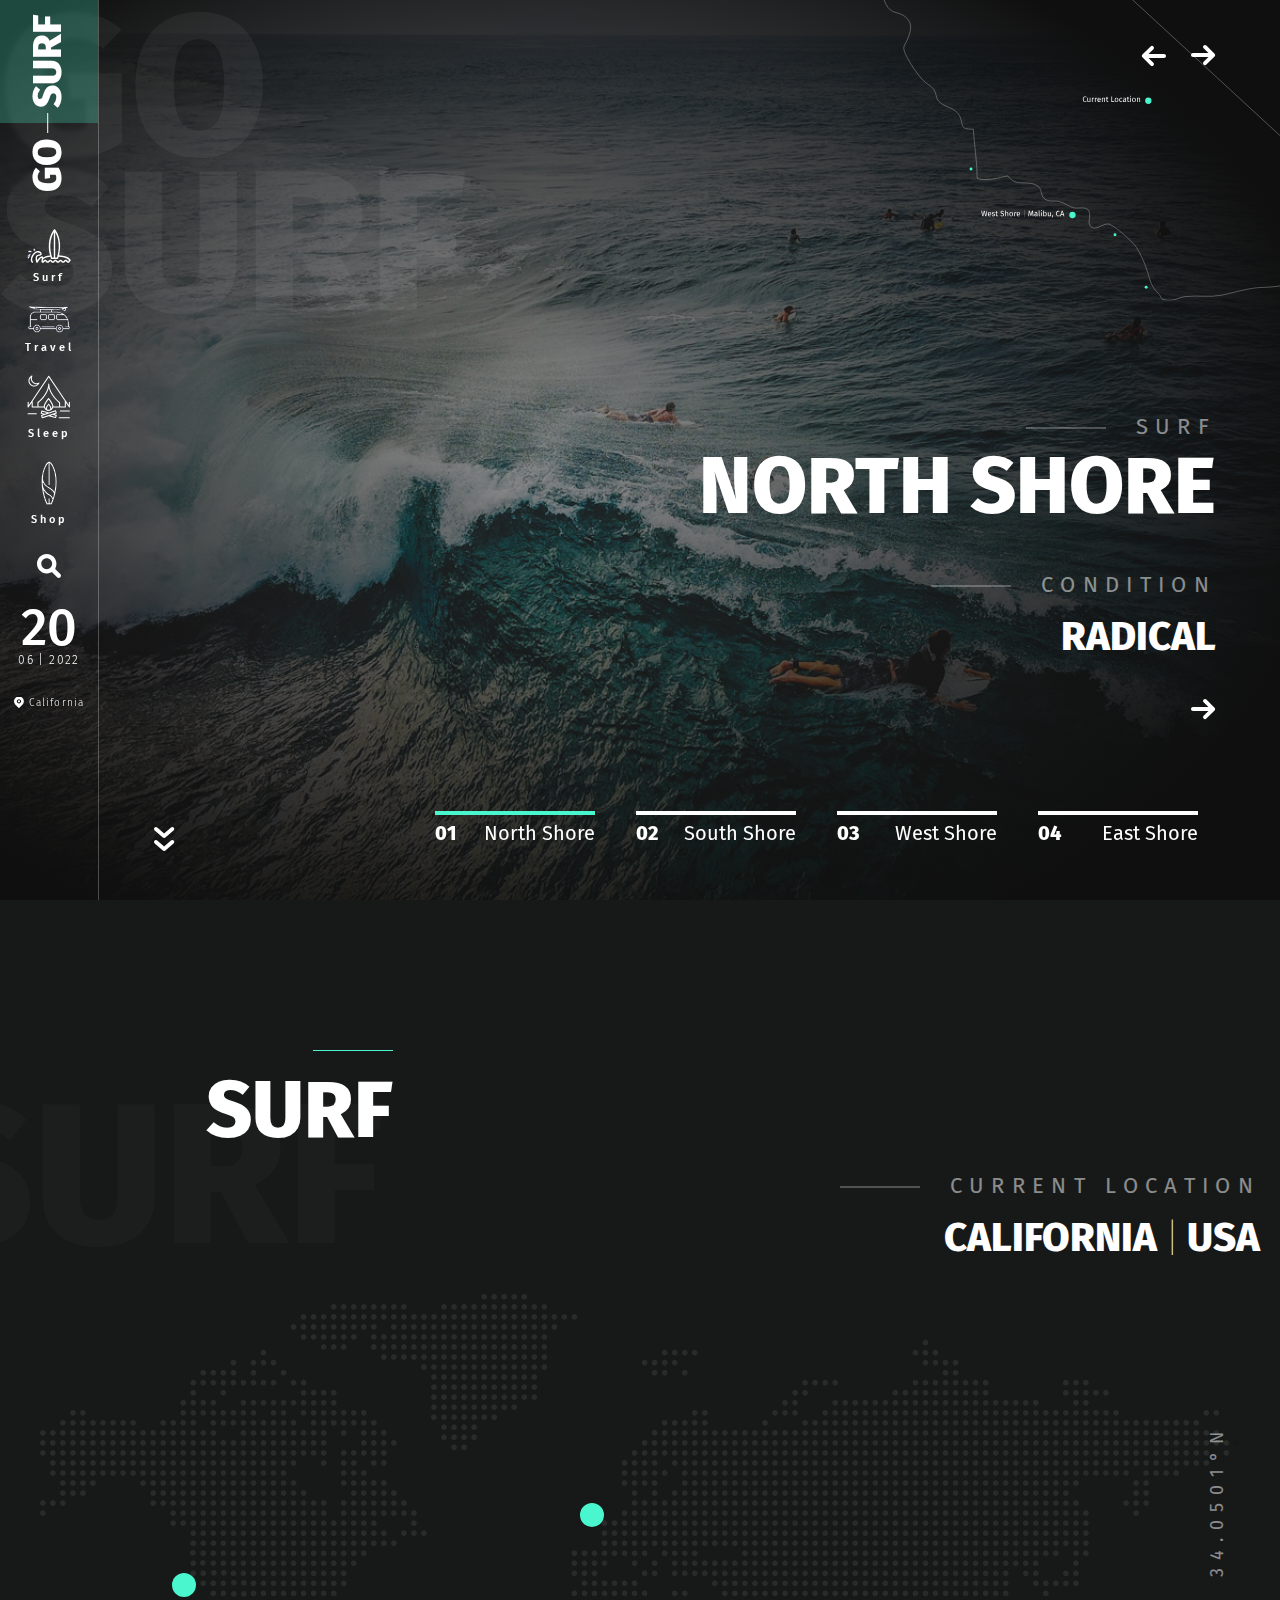
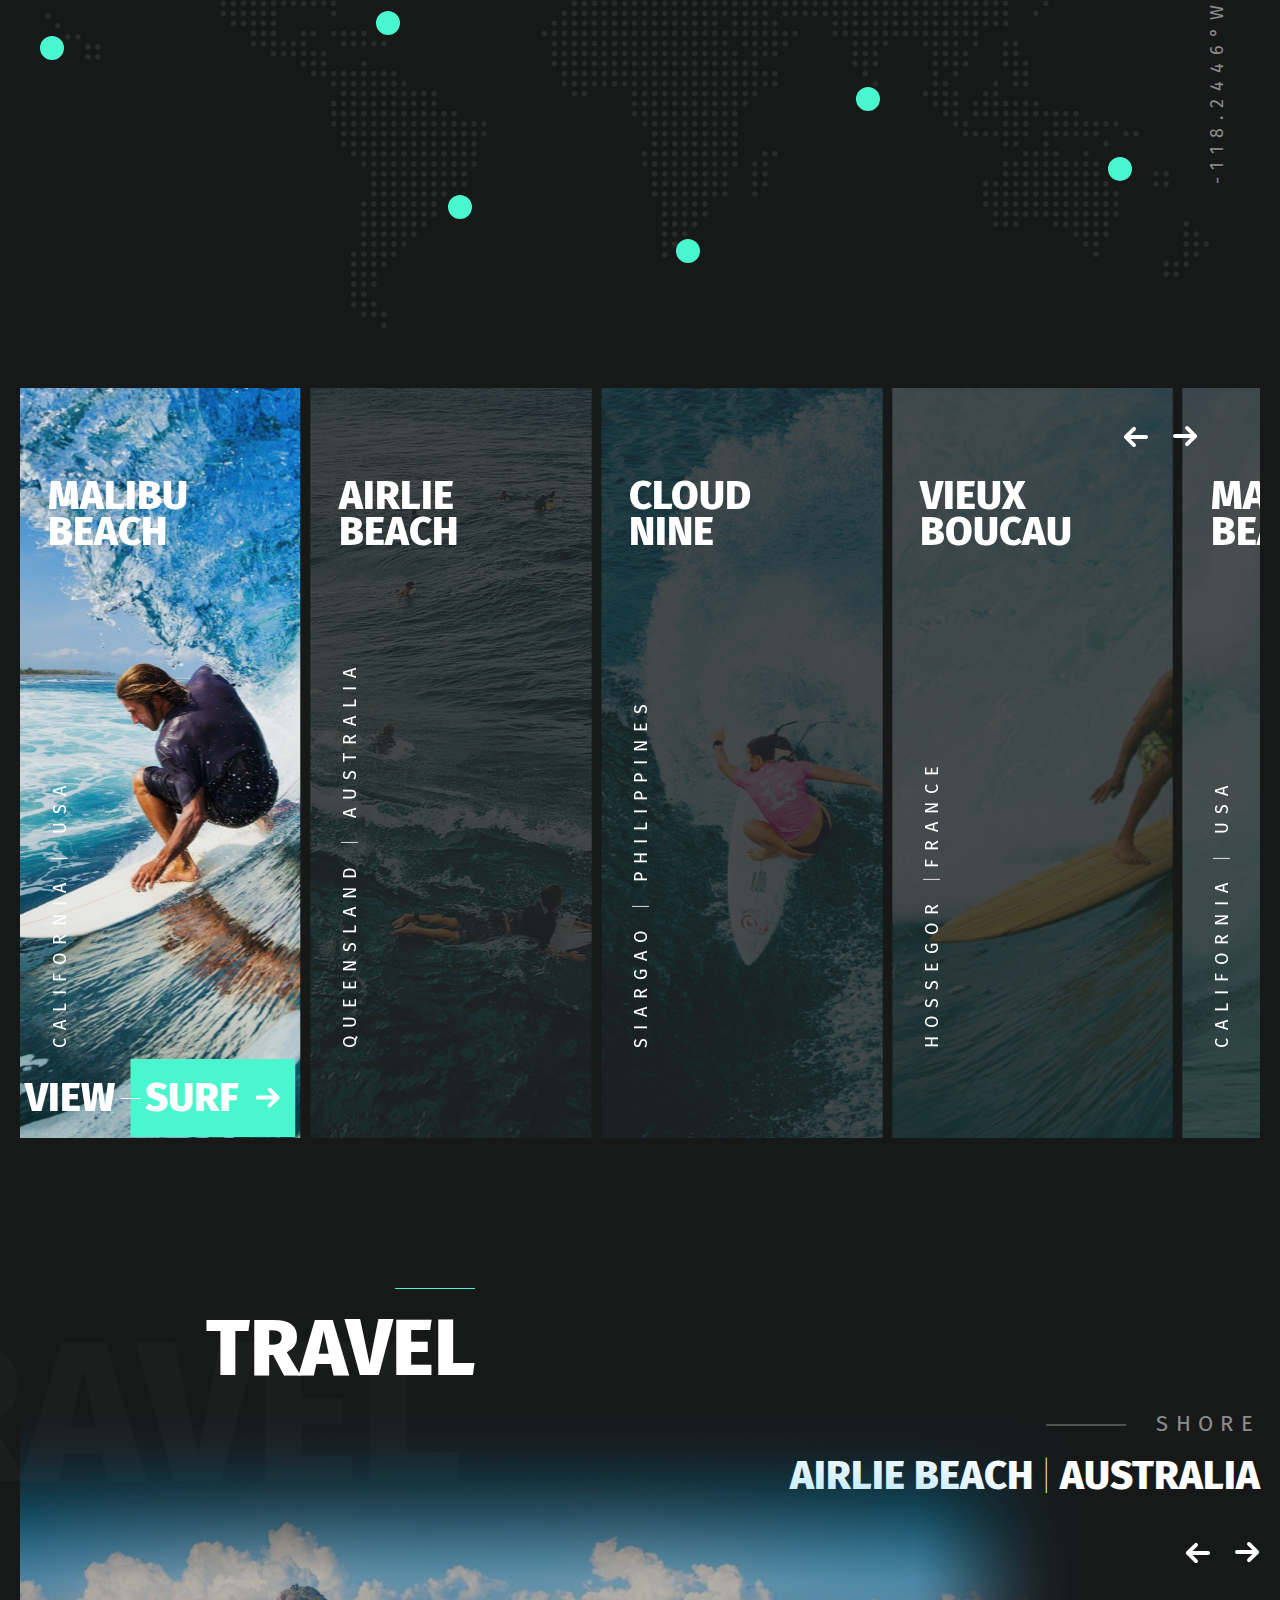
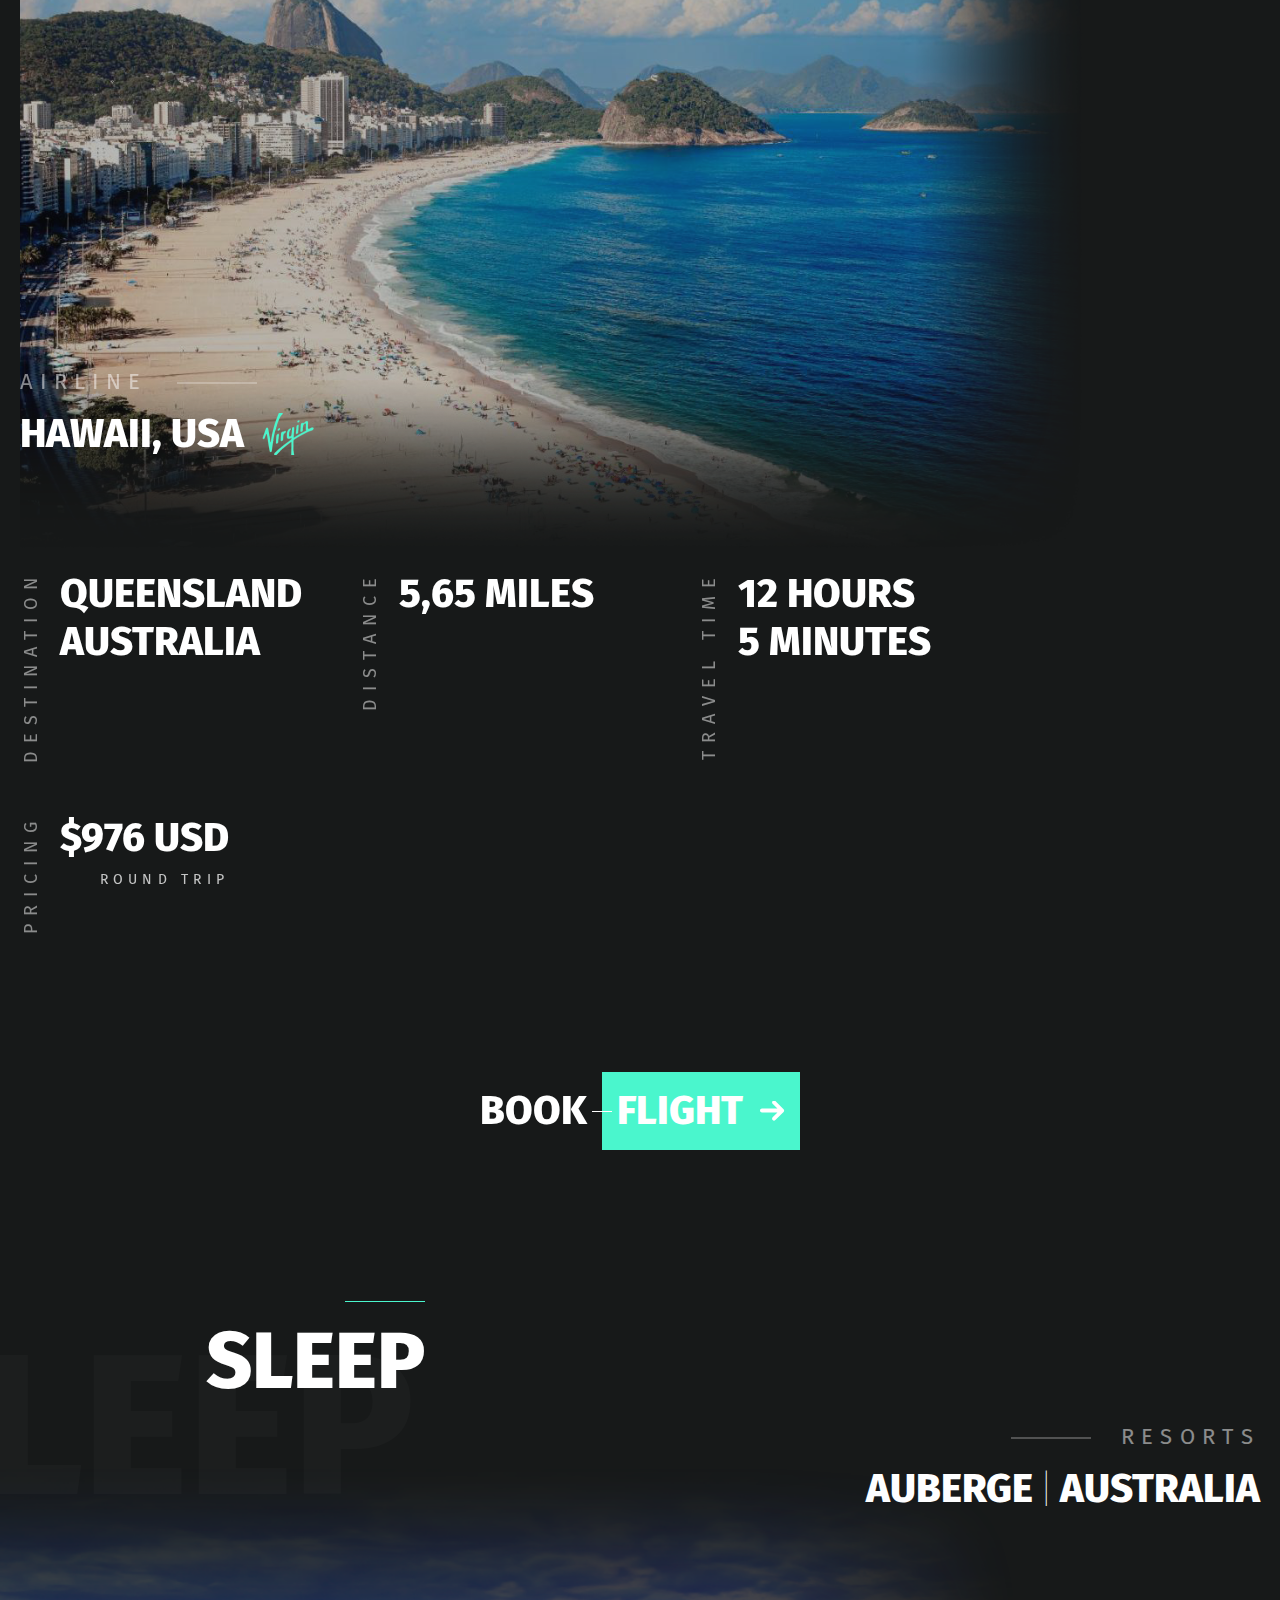
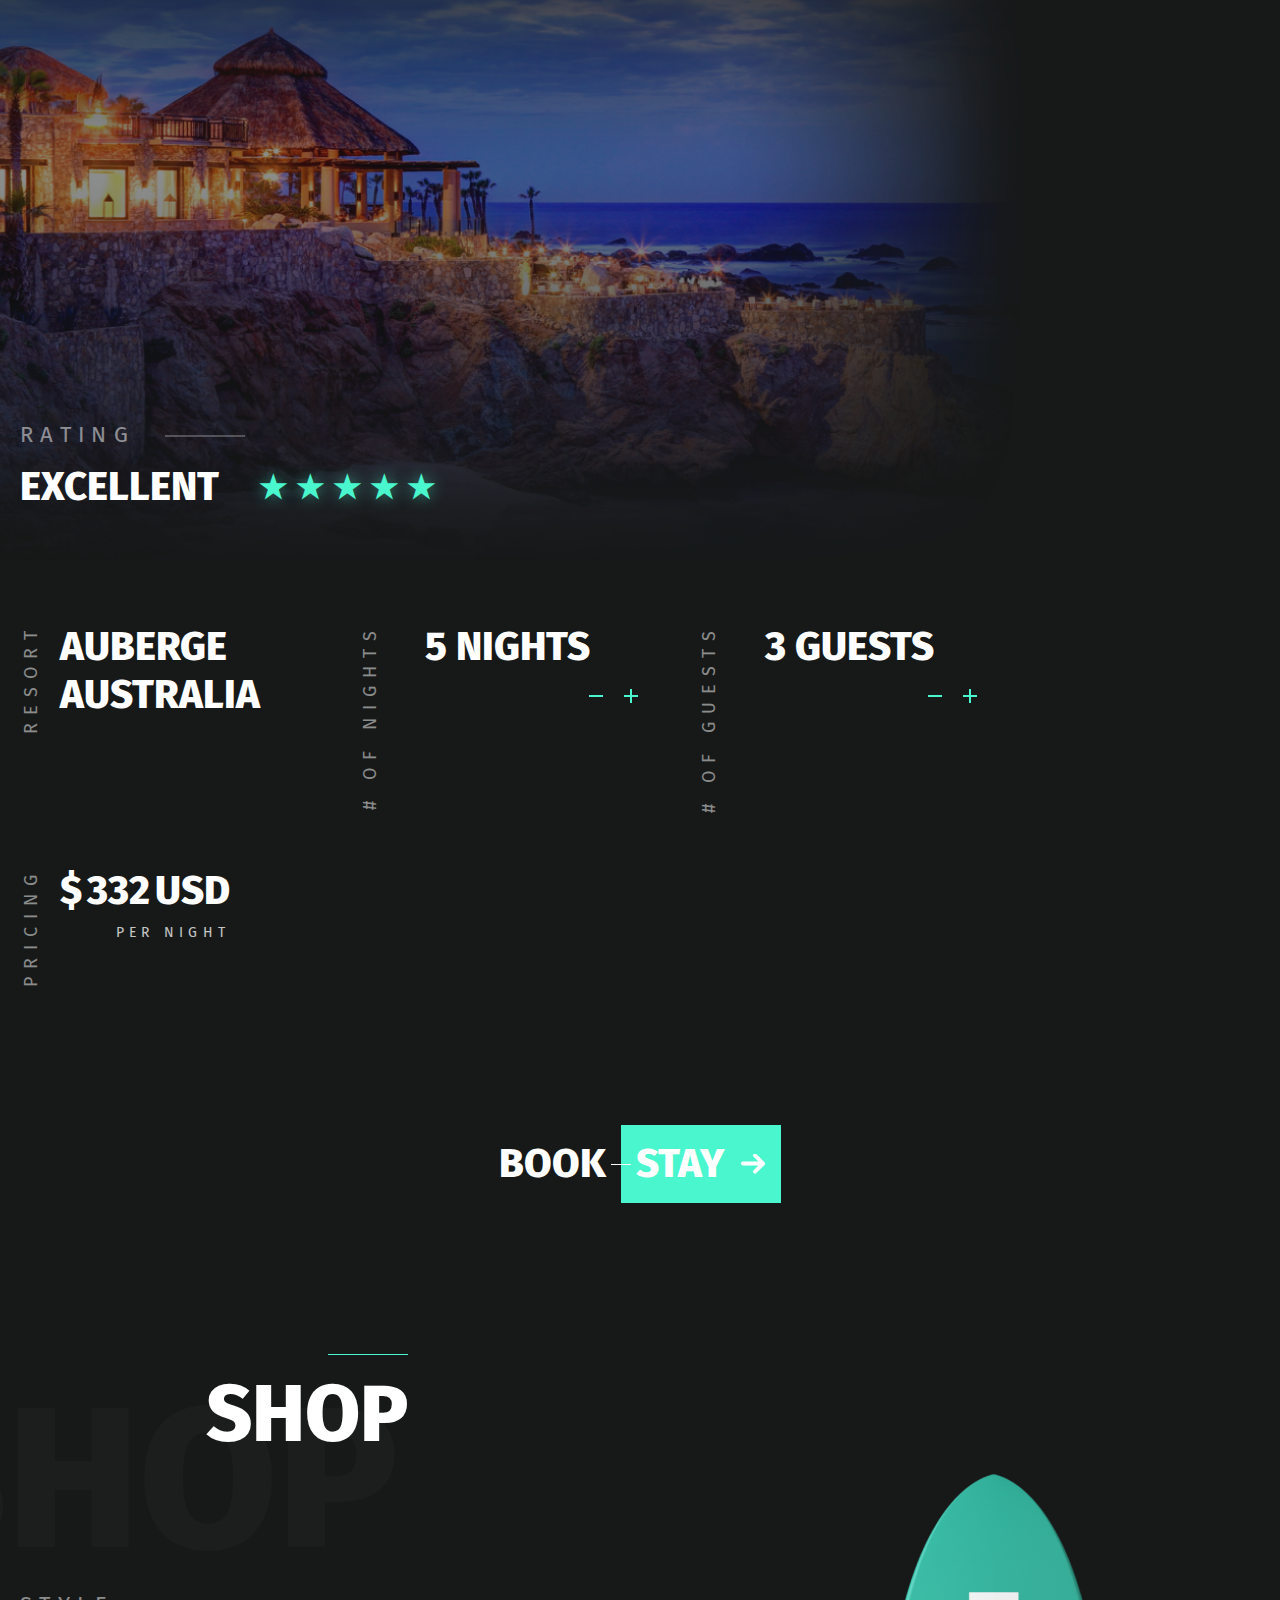
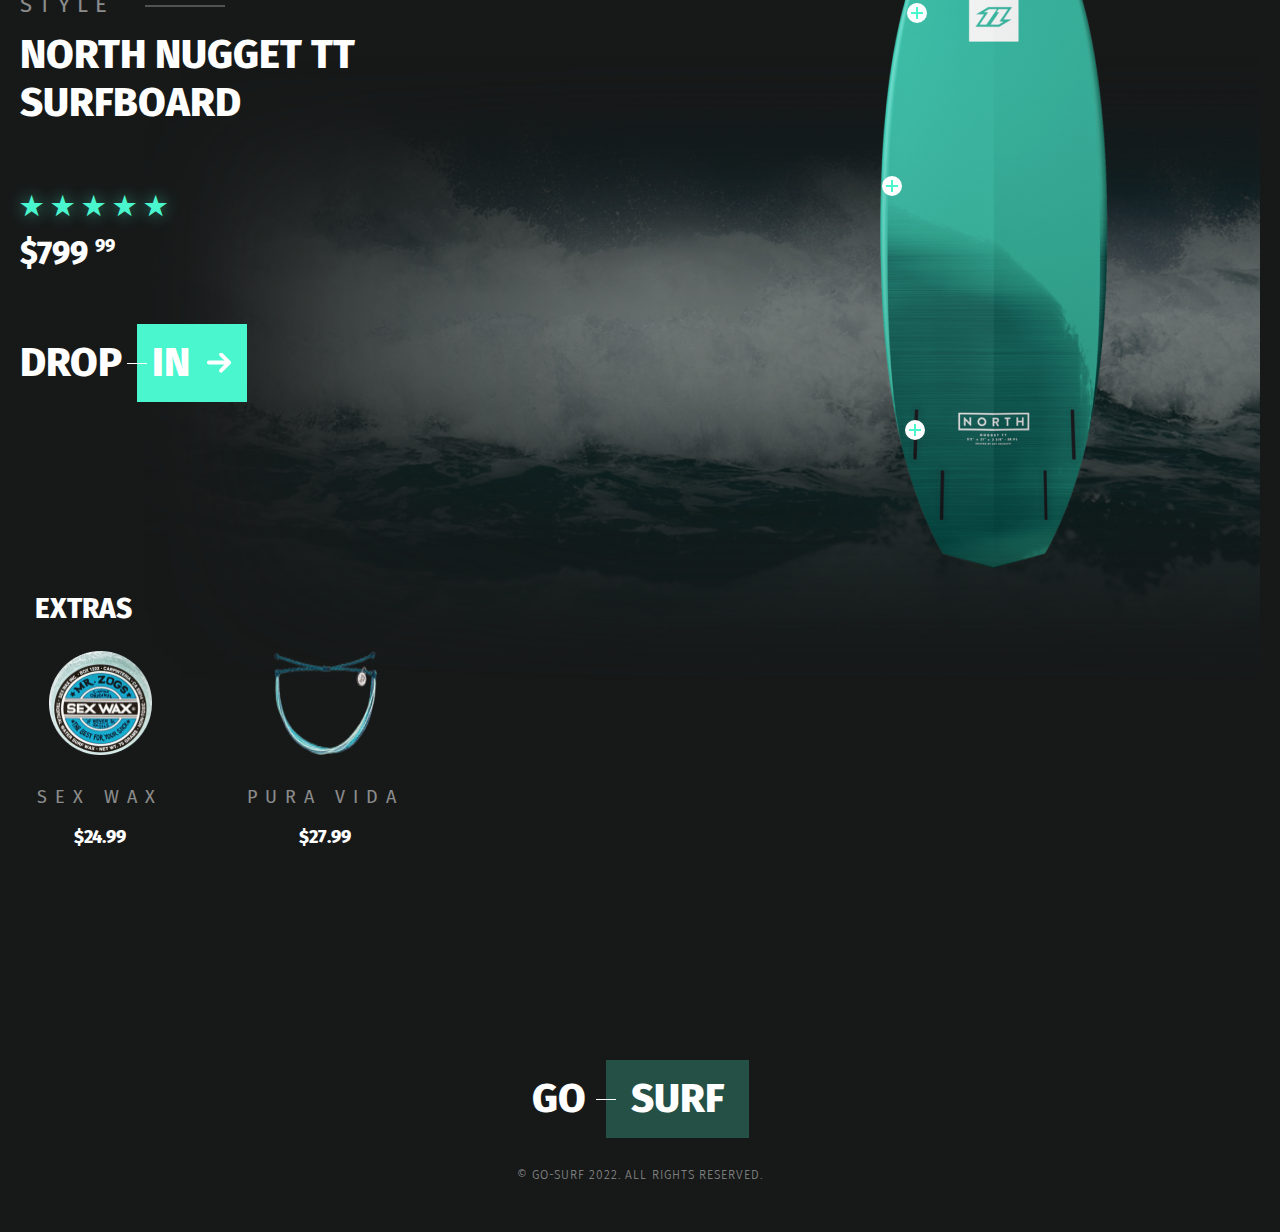
==== commit 575ce9c3: "updated functionality of the sleep section calculator" ====
--- a/index.html
+++ b/index.html
@@ -9,14 +9,8 @@
       href="https://fonts.googleapis.com/css?family=Fira+Sans:100,100italic,200,200italic,300,300italic,regular,italic,500,500italic,600,600italic,700,700italic,800,800italic,900,900italic"
       rel="stylesheet"
     />
-    <link
-      rel="stylesheet"
-      href="https://cdnjs.cloudflare.com/ajax/libs/animate.css/3.7.2/animate.min.css"
-    />
-    <link
-      rel="stylesheet"
-      href="https://cdn.jsdelivr.net/npm/swiper@8/swiper-bundle.min.css"
-    />
+    <link rel="stylesheet" href="https://cdnjs.cloudflare.com/ajax/libs/animate.css/3.7.2/animate.min.css" />
+    <link rel="stylesheet" href="https://cdn.jsdelivr.net/npm/swiper@8/swiper-bundle.min.css" />
     <link rel="icon" href="images/favicon.png" type="images/png" />
     <link rel="stylesheet" href="css/style.css" />
     <title>Go Surf</title>
@@ -49,41 +43,11 @@
                 stroke="white"
                 stroke-width="2"
               />
-              <circle
-                class="animated fadeIn delay-5s"
-                cx="572.5"
-                cy="319.5"
-                r="6.5"
-                fill="#4AF6CD"
-              />
-              <circle
-                class="animated fadeIn delay-3s"
-                cx="660"
-                cy="360"
-                r="3"
-                fill="#4AF6CD"
-              />
-              <circle
-                class="animated fadeIn delay-4s"
-                cx="724"
-                cy="468"
-                r="3"
-                fill="#4AF6CD"
-              />
-              <circle
-                class="animated fadeIn delay-2s"
-                cx="364"
-                cy="225"
-                r="3"
-                fill="#4AF6CD"
-              />
-              <circle
-                class="animated fadeIn delay-1s"
-                cx="728.5"
-                cy="84.5"
-                r="6.5"
-                fill="#4AF6CD"
-              />
+              <circle class="animated fadeIn delay-5s" cx="572.5" cy="319.5" r="6.5" fill="#4AF6CD" />
+              <circle class="animated fadeIn delay-3s" cx="660" cy="360" r="3" fill="#4AF6CD" />
+              <circle class="animated fadeIn delay-4s" cx="724" cy="468" r="3" fill="#4AF6CD" />
+              <circle class="animated fadeIn delay-2s" cx="364" cy="225" r="3" fill="#4AF6CD" />
+              <circle class="animated fadeIn delay-1s" cx="728.5" cy="84.5" r="6.5" fill="#4AF6CD" />
               <path
                 class="animated fadeIn name-point"
                 d="M397.41 310.976L395.17 322H393.218L391.186 312.768L389.138 322H387.234L384.994 310.976H386.482L388.258 320.672L390.386 310.976H392.002L394.178 320.672L396.018 310.976H397.41ZM405.544 317.536C405.544 317.781 405.534 318.032 405.512 318.288H400.136C400.2 319.216 400.435 319.899 400.84 320.336C401.246 320.773 401.768 320.992 402.408 320.992C402.814 320.992 403.187 320.933 403.528 320.816C403.87 320.699 404.227 320.512 404.6 320.256L405.24 321.136C404.344 321.84 403.363 322.192 402.296 322.192C401.123 322.192 400.206 321.808 399.544 321.04C398.894 320.272 398.568 319.216 398.568 317.872C398.568 316.997 398.707 316.224 398.984 315.552C399.272 314.869 399.678 314.336 400.2 313.952C400.734 313.568 401.358 313.376 402.072 313.376C403.192 313.376 404.051 313.744 404.648 314.48C405.246 315.216 405.544 316.235 405.544 317.536ZM404.088 317.104C404.088 316.272 403.923 315.637 403.592 315.2C403.262 314.763 402.766 314.544 402.104 314.544C400.899 314.544 400.243 315.429 400.136 317.2H404.088V317.104ZM410.183 313.376C410.759 313.376 411.276 313.456 411.735 313.616C412.194 313.776 412.631 314.016 413.047 314.336L412.423 315.264C412.039 315.019 411.671 314.837 411.319 314.72C410.978 314.603 410.615 314.544 410.231 314.544C409.751 314.544 409.372 314.645 409.095 314.848C408.818 315.04 408.679 315.307 408.679 315.648C408.679 315.989 408.807 316.256 409.063 316.448C409.33 316.64 409.804 316.827 410.487 317.008C411.426 317.243 412.124 317.563 412.583 317.968C413.052 318.373 413.287 318.928 413.287 319.632C413.287 320.464 412.962 321.099 412.311 321.536C411.671 321.973 410.887 322.192 409.959 322.192C408.679 322.192 407.618 321.824 406.775 321.088L407.559 320.192C408.274 320.736 409.063 321.008 409.927 321.008C410.482 321.008 410.919 320.896 411.239 320.672C411.57 320.437 411.735 320.123 411.735 319.728C411.735 319.44 411.676 319.211 411.559 319.04C411.442 318.859 411.239 318.704 410.951 318.576C410.663 318.437 410.242 318.293 409.687 318.144C408.791 317.909 408.14 317.595 407.735 317.2C407.34 316.805 407.143 316.304 407.143 315.696C407.143 315.259 407.271 314.864 407.527 314.512C407.794 314.149 408.156 313.872 408.615 313.68C409.084 313.477 409.607 313.376 410.183 313.376ZM419.62 321.616C419.065 322 418.436 322.192 417.732 322.192C417.017 322.192 416.457 321.989 416.052 321.584C415.657 321.168 415.46 320.571 415.46 319.792V314.704H413.988V313.568H415.46V311.664L416.932 311.488V313.568H418.932L418.772 314.704H416.932V319.728C416.932 320.165 417.006 320.485 417.156 320.688C417.316 320.88 417.577 320.976 417.94 320.976C418.27 320.976 418.644 320.864 419.06 320.64L419.62 321.616ZM428.179 310.784C428.915 310.784 429.545 310.891 430.067 311.104C430.59 311.307 431.097 311.627 431.587 312.064L430.755 312.992C430.339 312.661 429.929 312.421 429.523 312.272C429.129 312.112 428.702 312.032 428.243 312.032C427.667 312.032 427.193 312.165 426.819 312.432C426.446 312.699 426.259 313.088 426.259 313.6C426.259 313.92 426.323 314.192 426.451 314.416C426.579 314.629 426.814 314.827 427.155 315.008C427.507 315.189 428.014 315.381 428.675 315.584C429.369 315.797 429.945 316.027 430.403 316.272C430.862 316.517 431.23 316.859 431.507 317.296C431.795 317.723 431.939 318.267 431.939 318.928C431.939 319.568 431.779 320.133 431.459 320.624C431.15 321.115 430.697 321.499 430.099 321.776C429.513 322.053 428.814 322.192 428.003 322.192C426.478 322.192 425.23 321.717 424.259 320.768L425.091 319.84C425.539 320.203 425.993 320.48 426.451 320.672C426.91 320.853 427.422 320.944 427.987 320.944C428.67 320.944 429.235 320.779 429.683 320.448C430.131 320.107 430.355 319.616 430.355 318.976C430.355 318.613 430.286 318.315 430.147 318.08C430.009 317.835 429.769 317.616 429.427 317.424C429.097 317.232 428.611 317.04 427.971 316.848C426.841 316.507 426.014 316.096 425.491 315.616C424.969 315.136 424.707 314.485 424.707 313.664C424.707 313.109 424.851 312.613 425.139 312.176C425.438 311.739 425.849 311.397 426.371 311.152C426.905 310.907 427.507 310.784 428.179 310.784ZM438.066 313.376C438.834 313.376 439.431 313.605 439.858 314.064C440.295 314.523 440.514 315.152 440.514 315.952V322H439.042V316.16C439.042 315.563 438.925 315.141 438.69 314.896C438.466 314.651 438.135 314.528 437.698 314.528C437.261 314.528 436.871 314.656 436.53 314.912C436.189 315.168 435.869 315.531 435.57 316V322H434.098V310.192L435.57 310.032V314.736C436.231 313.829 437.063 313.376 438.066 313.376ZM446.641 313.376C447.825 313.376 448.742 313.771 449.393 314.56C450.054 315.349 450.385 316.421 450.385 317.776C450.385 318.651 450.236 319.424 449.937 320.096C449.638 320.757 449.206 321.275 448.641 321.648C448.076 322.011 447.404 322.192 446.625 322.192C445.441 322.192 444.518 321.797 443.857 321.008C443.196 320.219 442.865 319.147 442.865 317.792C442.865 316.917 443.014 316.149 443.313 315.488C443.612 314.816 444.044 314.299 444.609 313.936C445.174 313.563 445.852 313.376 446.641 313.376ZM446.641 314.56C445.18 314.56 444.449 315.637 444.449 317.792C444.449 319.936 445.174 321.008 446.625 321.008C448.076 321.008 448.801 319.931 448.801 317.776C448.801 315.632 448.081 314.56 446.641 314.56ZM456.481 313.376C456.78 313.376 457.057 313.408 457.313 313.472L457.041 314.912C456.785 314.848 456.54 314.816 456.305 314.816C455.782 314.816 455.361 315.008 455.041 315.392C454.721 315.776 454.47 316.373 454.289 317.184V322H452.817V313.568H454.081L454.225 315.28C454.449 314.651 454.753 314.176 455.137 313.856C455.521 313.536 455.969 313.376 456.481 313.376ZM464.872 317.536C464.872 317.781 464.862 318.032 464.84 318.288H459.464C459.528 319.216 459.763 319.899 460.168 320.336C460.574 320.773 461.096 320.992 461.736 320.992C462.142 320.992 462.515 320.933 462.856 320.816C463.198 320.699 463.555 320.512 463.928 320.256L464.568 321.136C463.672 321.84 462.691 322.192 461.624 322.192C460.451 322.192 459.534 321.808 458.872 321.04C458.222 320.272 457.896 319.216 457.896 317.872C457.896 316.997 458.035 316.224 458.312 315.552C458.6 314.869 459.006 314.336 459.528 313.952C460.062 313.568 460.686 313.376 461.4 313.376C462.52 313.376 463.379 313.744 463.976 314.48C464.574 315.216 464.872 316.235 464.872 317.536ZM463.416 317.104C463.416 316.272 463.251 315.637 462.92 315.2C462.59 314.763 462.094 314.544 461.432 314.544C460.227 314.544 459.571 315.429 459.464 317.2H463.416V317.104ZM473.41 309.184V323.568H473.058V309.184H473.41ZM492.237 322H490.765L490.381 317.024C490.221 315.072 490.131 313.573 490.109 312.528L487.725 320.752H486.301L483.789 312.512C483.789 313.845 483.72 315.387 483.581 317.136L483.213 322H481.773L482.685 310.976H484.733L487.053 318.992L489.261 310.976H491.325L492.237 322ZM500.434 320.032C500.434 320.373 500.493 320.629 500.61 320.8C500.728 320.96 500.904 321.083 501.138 321.168L500.802 322.192C500.365 322.139 500.013 322.016 499.746 321.824C499.48 321.632 499.282 321.333 499.154 320.928C498.589 321.771 497.752 322.192 496.642 322.192C495.81 322.192 495.154 321.957 494.674 321.488C494.194 321.019 493.954 320.405 493.954 319.648C493.954 318.752 494.274 318.064 494.914 317.584C495.565 317.104 496.482 316.864 497.666 316.864H498.962V316.24C498.962 315.643 498.818 315.216 498.53 314.96C498.242 314.704 497.8 314.576 497.202 314.576C496.584 314.576 495.826 314.725 494.93 315.024L494.562 313.952C495.608 313.568 496.578 313.376 497.474 313.376C498.466 313.376 499.208 313.621 499.698 314.112C500.189 314.592 500.434 315.28 500.434 316.176V320.032ZM496.978 321.088C497.821 321.088 498.482 320.651 498.962 319.776V317.84H497.858C496.301 317.84 495.522 318.416 495.522 319.568C495.522 320.069 495.645 320.448 495.89 320.704C496.136 320.96 496.498 321.088 496.978 321.088ZM504.981 322.192C504.437 322.192 504.005 322.032 503.685 321.712C503.376 321.381 503.221 320.923 503.221 320.336V310.176L504.693 310V320.304C504.693 320.539 504.731 320.709 504.805 320.816C504.891 320.923 505.029 320.976 505.221 320.976C505.424 320.976 505.605 320.944 505.765 320.88L506.149 321.904C505.797 322.096 505.408 322.192 504.981 322.192ZM509.461 313.568V322H507.989V313.568H509.461ZM508.709 309.52C509.018 309.52 509.269 309.616 509.461 309.808C509.653 310 509.749 310.24 509.749 310.528C509.749 310.816 509.653 311.056 509.461 311.248C509.269 311.429 509.018 311.52 508.709 311.52C508.41 311.52 508.165 311.429 507.973 311.248C507.781 311.056 507.685 310.816 507.685 310.528C507.685 310.24 507.781 310 507.973 309.808C508.165 309.616 508.41 309.52 508.709 309.52ZM516.36 313.376C517.32 313.376 518.083 313.765 518.648 314.544C519.214 315.312 519.496 316.389 519.496 317.776C519.496 318.651 519.363 319.424 519.096 320.096C518.83 320.757 518.446 321.275 517.944 321.648C517.443 322.011 516.856 322.192 516.184 322.192C515.299 322.192 514.552 321.819 513.944 321.072L513.8 322H512.504V310.176L513.976 310V314.624C514.584 313.792 515.379 313.376 516.36 313.376ZM515.832 321.024C516.483 321.024 516.99 320.763 517.352 320.24C517.726 319.707 517.912 318.885 517.912 317.776C517.912 316.635 517.742 315.813 517.4 315.312C517.059 314.8 516.574 314.544 515.944 314.544C515.198 314.544 514.542 314.981 513.976 315.856V319.888C514.2 320.24 514.472 320.517 514.792 320.72C515.123 320.923 515.47 321.024 515.832 321.024ZM528.276 322H527.012L526.9 320.688C526.58 321.211 526.212 321.595 525.796 321.84C525.38 322.075 524.874 322.192 524.276 322.192C523.54 322.192 522.964 321.968 522.548 321.52C522.132 321.072 521.924 320.437 521.924 319.616V313.568H523.396V319.456C523.396 320.032 523.498 320.443 523.7 320.688C523.903 320.923 524.234 321.04 524.692 321.04C525.514 321.04 526.218 320.555 526.804 319.584V313.568H528.276V322ZM531.701 319.968C532.021 319.968 532.288 320.075 532.501 320.288C532.714 320.501 532.821 320.763 532.821 321.072C532.821 321.403 532.725 321.781 532.533 322.208L531.461 324.656H530.405L531.045 322C530.906 321.893 530.794 321.76 530.709 321.6C530.634 321.44 530.597 321.264 530.597 321.072C530.597 320.763 530.704 320.501 530.917 320.288C531.13 320.075 531.392 319.968 531.701 319.968ZM543.331 310.784C543.992 310.784 544.547 310.869 544.995 311.04C545.454 311.211 545.918 311.488 546.387 311.872L545.555 312.848C544.883 312.304 544.174 312.032 543.427 312.032C542.51 312.032 541.768 312.384 541.203 313.088C540.648 313.792 540.371 314.923 540.371 316.48C540.371 317.995 540.648 319.115 541.203 319.84C541.758 320.555 542.494 320.912 543.411 320.912C543.88 320.912 544.291 320.832 544.643 320.672C544.995 320.512 545.368 320.288 545.763 320L546.515 320.96C546.174 321.312 545.736 321.605 545.203 321.84C544.67 322.075 544.056 322.192 543.363 322.192C542.467 322.192 541.667 321.973 540.963 321.536C540.27 321.088 539.726 320.437 539.331 319.584C538.947 318.72 538.755 317.685 538.755 316.48C538.755 315.275 538.958 314.245 539.363 313.392C539.768 312.528 540.318 311.877 541.011 311.44C541.704 311.003 542.478 310.784 543.331 310.784ZM554.3 322L553.468 319.232H549.292L548.46 322H546.924L550.46 310.976H552.38L555.9 322H554.3ZM549.66 318H553.1L551.388 312.24L549.66 318Z"
@@ -97,12 +61,7 @@
             </g>
             <defs>
               <clipPath id="clip0_0_2977">
-                <rect
-                  width="1062"
-                  height="1265"
-                  fill="white"
-                  transform="translate(0 -770)"
-                />
+                <rect width="1062" height="1265" fill="white" transform="translate(0 -770)" />
               </clipPath>
             </defs>
           </svg>
@@ -116,13 +75,7 @@
           </div>
         </div>
 
-        <div
-          style="
-            --swiper-navigation-color: #fff;
-            --swiper-pagination-color: #fff;
-          "
-          class="swiper mySwiper2"
-        >
+        <div style="--swiper-navigation-color: #fff; --swiper-pagination-color: #fff" class="swiper mySwiper2">
           <div class="swiper-wrapper">
             <div class="swiper-slide">
               <div class="header-swiper-slide header-swiper-slide__north">
@@ -178,16 +131,8 @@
             </div>
           </div>
           <div class="arrow-wrapper">
-            <img
-              class="swiper-arrow-slider swiper-arrow-prev"
-              src="images/arrow-right.svg"
-              alt=""
-            />
-            <img
-              class="swiper-arrow-slider swiper-arrow-next"
-              src="images/arrow-right.svg"
-              alt=""
-            />
+            <img class="swiper-arrow-slider swiper-arrow-prev" src="images/arrow-right.svg" alt="" />
+            <img class="swiper-arrow-slider swiper-arrow-next" src="images/arrow-right.svg" alt="" />
           </div>
         </div>
         <div class="swiper-dots-container">
@@ -225,72 +170,43 @@
 
         <div class="header__asside" id="popup">
           <div class="logo">
-            <a class="logo__title" href="#header">
-              Go <span class="logo__title-span">surf</span>
-            </a>
+            <a class="logo__title" href="#header"> Go <span class="logo__title-span">surf</span> </a>
           </div>
 
           <nav class="nav-bar">
             <ul class="nav-bar__unlist">
               <li class="nav-bar__item">
                 <a href="#surf" class="nav-bar__link"
-                  ><img
-                    src="images/header/nav-surf.svg"
-                    alt=""
-                    class="nav-bar__ico"
-                  />Surf</a
+                  ><img src="images/header/nav-surf.svg" alt="" class="nav-bar__ico" />Surf</a
                 >
               </li>
               <li class="nav-bar__item">
                 <a href="#travel" class="nav-bar__link"
-                  ><img
-                    src="images/header/nav-travel.svg"
-                    alt=""
-                    class="nav-bar__ico"
-                  />Travel</a
+                  ><img src="images/header/nav-travel.svg" alt="" class="nav-bar__ico" />Travel</a
                 >
               </li>
               <li class="nav-bar__item">
                 <a href="#sleep" class="nav-bar__link">
-                  <img
-                    src="images/header/nav-camp.svg"
-                    alt=""
-                    class="nav-bar__ico"
-                  />Sleep</a
+                  <img src="images/header/nav-camp.svg" alt="" class="nav-bar__ico" />Sleep</a
                 >
               </li>
               <li class="nav-bar__item">
                 <a href="#shop" class="nav-bar__link"
-                  ><img
-                    src="images/header/nav-shop.svg"
-                    alt=""
-                    class="nav-bar__ico"
-                  />Shop</a
+                  ><img src="images/header/nav-shop.svg" alt="" class="nav-bar__ico" />Shop</a
                 >
               </li>
             </ul>
           </nav>
           <div class="header-search">
-            <img
-              src="images/header/nav-search.svg"
-              alt=""
-              class="header-search__ico"
-            />
+            <img src="images/header/nav-search.svg" alt="" class="header-search__ico" />
           </div>
           <div class="header-date">
-            <span class="header-date__day">20</span
-            ><span class="header-date__year">06 | 2022</span>
+            <span class="header-date__day">20</span><span class="header-date__year">06 | 2022</span>
           </div>
           <p class="header-location">California</p>
         </div>
-        <div
-          class="animated infinite fadeInDown delay-2s slow double-down-arrows"
-        >
-          <img
-            src="images/header/double-down-arrows.svg"
-            alt=""
-            class="double-down-arrows-img"
-          />
+        <div class="animated infinite fadeInDown delay-2s slow double-down-arrows">
+          <img src="images/header/double-down-arrows.svg" alt="" class="double-down-arrows-img" />
         </div>
       </div>
     </header>
@@ -305,17 +221,13 @@
                 California
                 <!-- <span class="title__span">|</span> -->
               </p>
-              <p class="title title-surf-country" id="surf-title-country">
-                USA
-              </p>
+              <p class="title title-surf-country" id="surf-title-country">USA</p>
             </div>
           </div>
 
           <div class="world-map-wrapper" id="world-map">
             <div class="dots-beach-mobile-info__wrapper">
-              <a class="dots-beach-mobile-info__location-name" href="#"
-                >Airlie Beach</a
-              >
+              <a class="dots-beach-mobile-info__location-name" href="#">Airlie Beach</a>
               <p class="dots-beach-mobile-info__location-city">Australia</p>
               <div class="dots-beach-mobile-info__weather">
                 <p class="dots-beach-mobile-info__weather-wave">9 - 13</p>
@@ -324,36 +236,19 @@
               </div>
             </div>
 
-            <img
-              class="world-map"
-              src="images/surf/world-map.png"
-              alt="world map"
-            />
+            <img class="world-map" src="images/surf/world-map.png" alt="world map" />
             <div class="coordinates-containr">
-              <p class="coordinates-beach" id="coordinates-beach-lat">
-                34.0501&degN
-              </p>
-              <p class="coordinates-beach" id="coordinates-beach-lng">
-                -118.2446&degW
-              </p>
+              <p class="coordinates-beach" id="coordinates-beach-lat">34.0501&degN</p>
+              <p class="coordinates-beach" id="coordinates-beach-lng">-118.2446&degW</p>
             </div>
 
             <span class="dots-beach hanalei-beach" id="hanalei-beach"></span>
             <span class="dots-beach malibu-beach" id="malibu-beach"></span>
             <span class="dots-beach cocoa-beach" id="cocoa-beach"></span>
-            <span
-              class="dots-beach copacabana-beach"
-              id="copacabana-beach"
-            ></span>
+            <span class="dots-beach copacabana-beach" id="copacabana-beach"></span>
             <span class="dots-beach vieux-boucau" id="vieux-boucau"></span>
-            <span
-              class="dots-beach jeffreys-bay-beach"
-              id="jeffreys-bay-beach"
-            ></span>
-            <span
-              class="dots-beach hikkaduwa-beach"
-              id="hikkaduwa-beach"
-            ></span>
+            <span class="dots-beach jeffreys-bay-beach" id="jeffreys-bay-beach"></span>
+            <span class="dots-beach hikkaduwa-beach" id="hikkaduwa-beach"></span>
             <span class="dots-beach airlie-beach" id="airlie-beach"></span>
             <!--crutch -->
             <!-- <span class="dots-beach dots-5"></span> -->
@@ -363,158 +258,102 @@
             <div class="swiper-wrapper">
               <div class="swiper-slide">
                 <div class="slider-box">
-                  <img
-                    class="slider-box__inner-img"
-                    src="images/surf/surf-slider/surfing.png"
-                    alt="Beach"
-                  />
+                  <img class="slider-box__inner-img" src="images/surf/surf-slider/surfing.png" alt="Beach" />
                   <p class="slider-box__beach-name">Malibu Beach</p>
                   <p class="slider-box__location">
                     California
                     <span class="slider-box__location-span">|</span> USA
                   </p>
 
-                  <a class="slider-box__btn btn-box__title">
-                    View <span class="btn-box__title-span">surf</span>
-                  </a>
+                  <a class="slider-box__btn btn-box__title"> View <span class="btn-box__title-span">surf</span> </a>
                 </div>
               </div>
               <div class="swiper-slide">
                 <div class="slider-box">
-                  <img
-                    class="slider-box__inner-img"
-                    src="images/surf/surf-slider/surfing2.jpeg"
-                    alt="Beach"
-                  />
+                  <img class="slider-box__inner-img" src="images/surf/surf-slider/surfing2.jpeg" alt="Beach" />
                   <p class="slider-box__beach-name">Airlie Beach</p>
                   <p class="slider-box__location">
                     Queensland
                     <span class="slider-box__location-span">|</span> Australia
                   </p>
 
-                  <a class="slider-box__btn btn-box__title">
-                    View <span class="btn-box__title-span">surf</span>
-                  </a>
+                  <a class="slider-box__btn btn-box__title"> View <span class="btn-box__title-span">surf</span> </a>
                 </div>
               </div>
               <div class="swiper-slide">
                 <div class="slider-box">
-                  <img
-                    class="slider-box__inner-img"
-                    src="images/surf/surf-slider/surfing3.png"
-                    alt="Beach"
-                  />
+                  <img class="slider-box__inner-img" src="images/surf/surf-slider/surfing3.png" alt="Beach" />
                   <p class="slider-box__beach-name">Cloud Nine</p>
                   <p class="slider-box__location">
                     Siargao
                     <span class="slider-box__location-span">|</span> Philippines
                   </p>
-                  <a class="slider-box__btn btn-box__title">
-                    View <span class="btn-box__title-span">surf</span>
-                  </a>
+                  <a class="slider-box__btn btn-box__title"> View <span class="btn-box__title-span">surf</span> </a>
                 </div>
               </div>
               <div class="swiper-slide">
                 <div class="slider-box">
-                  <img
-                    class="slider-box__inner-img"
-                    src="images/surf/surf-slider/surfing4.png"
-                    alt="Beach"
-                  />
+                  <img class="slider-box__inner-img" src="images/surf/surf-slider/surfing4.png" alt="Beach" />
                   <p class="slider-box__beach-name">Vieux Boucau</p>
                   <p class="slider-box__location">
                     Hossegor
                     <span class="slider-box__location-span">|</span>France
                   </p>
 
-                  <a class="slider-box__btn btn-box__title">
-                    View <span class="btn-box__title-span">surf</span>
-                  </a>
+                  <a class="slider-box__btn btn-box__title"> View <span class="btn-box__title-span">surf</span> </a>
                 </div>
               </div>
               <div class="swiper-slide">
                 <div class="slider-box">
-                  <img
-                    class="slider-box__inner-img"
-                    src="images/surf/surf-slider/surfing5.png"
-                    alt="Beach"
-                  />
+                  <img class="slider-box__inner-img" src="images/surf/surf-slider/surfing5.png" alt="Beach" />
                   <p class="slider-box__beach-name">Malibu Beach</p>
                   <p class="slider-box__location">
                     California
                     <span class="slider-box__location-span">|</span> USA
                   </p>
 
-                  <a class="slider-box__btn btn-box__title">
-                    View <span class="btn-box__title-span">surf</span>
-                  </a>
+                  <a class="slider-box__btn btn-box__title"> View <span class="btn-box__title-span">surf</span> </a>
                 </div>
               </div>
               <div class="swiper-slide">
                 <div class="slider-box">
-                  <img
-                    class="slider-box__inner-img"
-                    src="images/surf/surf-slider/surfing6.jpg"
-                    alt="Beach"
-                  />
+                  <img class="slider-box__inner-img" src="images/surf/surf-slider/surfing6.jpg" alt="Beach" />
                   <p class="slider-box__beach-name">Vieux Boucau</p>
                   <p class="slider-box__location">
                     Hossegor
                     <span class="slider-box__location-span">|</span>France
                   </p>
 
-                  <a class="slider-box__btn btn-box__title">
-                    View <span class="btn-box__title-span">surf</span>
-                  </a>
+                  <a class="slider-box__btn btn-box__title"> View <span class="btn-box__title-span">surf</span> </a>
                 </div>
               </div>
               <div class="swiper-slide">
                 <div class="slider-box">
-                  <img
-                    class="slider-box__inner-img"
-                    src="images/surf/surf-slider/surfing7.jpg"
-                    alt="Beach"
-                  />
+                  <img class="slider-box__inner-img" src="images/surf/surf-slider/surfing7.jpg" alt="Beach" />
                   <p class="slider-box__beach-name">Airlie Beach</p>
                   <p class="slider-box__location">
                     Queensland
                     <span class="slider-box__location-span">|</span> Australia
                   </p>
 
-                  <a class="slider-box__btn btn-box__title">
-                    View <span class="btn-box__title-span">surf</span>
-                  </a>
+                  <a class="slider-box__btn btn-box__title"> View <span class="btn-box__title-span">surf</span> </a>
                 </div>
               </div>
               <div class="swiper-slide">
                 <div class="slider-box">
-                  <img
-                    class="slider-box__inner-img"
-                    src="images/surf/surf-slider/surfing8.jpg"
-                    alt="Beach"
-                  />
+                  <img class="slider-box__inner-img" src="images/surf/surf-slider/surfing8.jpg" alt="Beach" />
                   <div class="slider-box__beach-name">Cloud Nine</div>
                   <p class="slider-box__location">
                     Siargao
                     <span class="slider-box__location-span">|</span> Philippines
                   </p>
-                  <a class="slider-box__btn btn-box__title">
-                    View <span class="btn-box__title-span">surf</span>
-                  </a>
+                  <a class="slider-box__btn btn-box__title"> View <span class="btn-box__title-span">surf</span> </a>
                 </div>
               </div>
             </div>
             <div class="arrow-wrapper">
-              <img
-                class="swiper-arrow-slider swiper-arrow-prev"
-                src="images/arrow-right.svg"
-                alt=""
-              />
-              <img
-                class="swiper-arrow-slider swiper-arrow-next"
-                src="images/arrow-right.svg"
-                alt=""
-              />
+              <img class="swiper-arrow-slider swiper-arrow-prev" src="images/arrow-right.svg" alt="" />
+              <img class="swiper-arrow-slider swiper-arrow-next" src="images/arrow-right.svg" alt="" />
             </div>
           </div>
         </div>
@@ -525,46 +364,32 @@
           <p class="section-title section-title__travel">travel</p>
           <div class="title-wrapper">
             <div class="subtitle">Shore</div>
-            <p class="title">
-              Airlie Beach<span class="title__span">|</span>Australia
-            </p>
+            <p class="title">Airlie Beach<span class="title__span">|</span>Australia</p>
           </div>
 
           <div class="swiper mySwiper-travel">
             <div class="swiper-wrapper">
               <div class="swiper-slide">
                 <div class="slider__container">
-                  <img
-                    src="images/travel/slider/copacabana-beach5.png"
-                    alt=""
-                    class="slider__img"
-                  />
+                  <img src="images/travel/slider/copacabana-beach5.png" alt="" class="slider__img" />
 
                   <div class="slider__infoblock-wrapper">
                     <div class="slider__title-wrapper">
                       <div class="slider__subtitle subtitle">Airline</div>
-                      <p class="slider__title title slider__title-travel">
-                        hawaii, usa
-                      </p>
+                      <p class="slider__title title slider__title-travel">hawaii, usa</p>
                     </div>
 
                     <div class="slider__block-wrapper">
                       <div class="slider__infoblock">
-                        <div class="slider__infoblock-subtitle">
-                          Destination
-                        </div>
-                        <p class="slider__infoblock-title">
-                          Queensland Australia
-                        </p>
+                        <div class="slider__infoblock-subtitle">Destination</div>
+                        <p class="slider__infoblock-title">Queensland Australia</p>
                       </div>
                       <div class="slider__infoblock">
                         <div class="slider__infoblock-subtitle">Distance</div>
                         <p class="slider__infoblock-title">5,65 Miles</p>
                       </div>
                       <div class="slider__infoblock">
-                        <div class="slider__infoblock-subtitle">
-                          Travel Time
-                        </div>
+                        <div class="slider__infoblock-subtitle">Travel Time</div>
                         <p class="slider__infoblock-title">
                           12 Hours<br />
                           5 Minutes
@@ -572,40 +397,26 @@
                       </div>
                       <div class="slider__infoblock">
                         <div class="slider__infoblock-subtitle">Pricing</div>
-                        <p
-                          class="slider__infoblock-title slider__result total-price-travel"
-                        >
-                          $976 USD
-                        </p>
-                      </div>
-                    </div>
-                    <a class="btn-box__title">
-                      Book<span class="btn-box__title-span">Flight</span>
-                    </a>
+                        <p class="slider__infoblock-title slider__result total-price-travel">$976 USD</p>
+                      </div>
+                    </div>
+                    <a class="btn-box__title"> Book<span class="btn-box__title-span">Flight</span> </a>
                   </div>
                 </div>
               </div>
               <div class="swiper-slide">
                 <div class="slider__container">
-                  <img
-                    src="images/travel/slider/copacabana-beach.png"
-                    alt=""
-                    class="slider__img"
-                  />
+                  <img src="images/travel/slider/copacabana-beach.png" alt="" class="slider__img" />
 
                   <div class="slider__infoblock-wrapper">
                     <div class="slider__title-wrapper">
                       <div class="slider__subtitle subtitle">Airline</div>
-                      <p class="slider__title title slider__title-travel">
-                        Virgin Australia
-                      </p>
+                      <p class="slider__title title slider__title-travel">Virgin Australia</p>
                     </div>
 
                     <div class="slider__block-wrapper">
                       <div class="slider__infoblock">
-                        <div class="slider__infoblock-subtitle">
-                          Destination
-                        </div>
+                        <div class="slider__infoblock-subtitle">Destination</div>
                         <p class="slider__infoblock-title">california, usa</p>
                       </div>
                       <div class="slider__infoblock">
@@ -613,9 +424,7 @@
                         <p class="slider__infoblock-title">3,065 Miles</p>
                       </div>
                       <div class="slider__infoblock">
-                        <div class="slider__infoblock-subtitle">
-                          Travel Time
-                        </div>
+                        <div class="slider__infoblock-subtitle">Travel Time</div>
                         <p class="slider__infoblock-title">
                           10 Hours<br />
                           10 Minutes
@@ -623,40 +432,26 @@
                       </div>
                       <div class="slider__infoblock">
                         <div class="slider__infoblock-subtitle">Pricing</div>
-                        <p
-                          class="slider__infoblock-title slider__result total-price-travel"
-                        >
-                          $1,076 USD
-                        </p>
-                      </div>
-                    </div>
-                    <a class="btn-box__title">
-                      Book<span class="btn-box__title-span">Flight</span>
-                    </a>
+                        <p class="slider__infoblock-title slider__result total-price-travel">$1,076 USD</p>
+                      </div>
+                    </div>
+                    <a class="btn-box__title"> Book<span class="btn-box__title-span">Flight</span> </a>
                   </div>
                 </div>
               </div>
               <div class="swiper-slide">
                 <div class="slider__container">
-                  <img
-                    src="images/travel/slider/hanalei-beach2.png"
-                    alt=""
-                    class="slider__img"
-                  />
+                  <img src="images/travel/slider/hanalei-beach2.png" alt="" class="slider__img" />
 
                   <div class="slider__infoblock-wrapper">
                     <div class="slider__title-wrapper">
                       <div class="slider__subtitle subtitle">Airline</div>
-                      <p class="slider__title title slider__title-travel">
-                        Virgin Australia
-                      </p>
+                      <p class="slider__title title slider__title-travel">Virgin Australia</p>
                     </div>
 
                     <div class="slider__block-wrapper">
                       <div class="slider__infoblock">
-                        <div class="slider__infoblock-subtitle">
-                          Destination
-                        </div>
+                        <div class="slider__infoblock-subtitle">Destination</div>
                         <p class="slider__infoblock-title">florida, usa</p>
                       </div>
                       <div class="slider__infoblock">
@@ -664,9 +459,7 @@
                         <p class="slider__infoblock-title">4,065 Miles</p>
                       </div>
                       <div class="slider__infoblock">
-                        <div class="slider__infoblock-subtitle">
-                          Travel Time
-                        </div>
+                        <div class="slider__infoblock-subtitle">Travel Time</div>
                         <p class="slider__infoblock-title">
                           13 Hours<br />
                           45 Minutes
@@ -674,52 +467,34 @@
                       </div>
                       <div class="slider__infoblock">
                         <div class="slider__infoblock-subtitle">Pricing</div>
-                        <p
-                          class="slider__infoblock-title slider__result total-price-travel"
-                        >
-                          $1,222 USD
-                        </p>
-                      </div>
-                    </div>
-                    <a class="btn-box__title">
-                      Book<span class="btn-box__title-span">Flight</span>
-                    </a>
+                        <p class="slider__infoblock-title slider__result total-price-travel">$1,222 USD</p>
+                      </div>
+                    </div>
+                    <a class="btn-box__title"> Book<span class="btn-box__title-span">Flight</span> </a>
                   </div>
                 </div>
               </div>
               <div class="swiper-slide">
                 <div class="slider__container">
-                  <img
-                    src="images/travel/slider/airlie-beach4.png"
-                    alt=""
-                    class="slider__img"
-                  />
+                  <img src="images/travel/slider/airlie-beach4.png" alt="" class="slider__img" />
 
                   <div class="slider__infoblock-wrapper">
                     <div class="slider__title-wrapper">
                       <div class="slider__subtitle subtitle">Airline</div>
-                      <p class="slider__title title slider__title-travel">
-                        Virgin Australia
-                      </p>
+                      <p class="slider__title title slider__title-travel">Virgin Australia</p>
                     </div>
 
                     <div class="slider__block-wrapper">
                       <div class="slider__infoblock">
-                        <div class="slider__infoblock-subtitle">
-                          Destination
-                        </div>
-                        <p class="slider__infoblock-title">
-                          rio de janeiro,<br />brazil
-                        </p>
+                        <div class="slider__infoblock-subtitle">Destination</div>
+                        <p class="slider__infoblock-title">rio de janeiro,<br />brazil</p>
                       </div>
                       <div class="slider__infoblock">
                         <div class="slider__infoblock-subtitle">Distance</div>
                         <p class="slider__infoblock-title">4,111 Miles</p>
                       </div>
                       <div class="slider__infoblock">
-                        <div class="slider__infoblock-subtitle">
-                          Travel Time
-                        </div>
+                        <div class="slider__infoblock-subtitle">Travel Time</div>
                         <p class="slider__infoblock-title">
                           15 Hours<br />
                           55 Minutes
@@ -727,40 +502,26 @@
                       </div>
                       <div class="slider__infoblock">
                         <div class="slider__infoblock-subtitle">Pricing</div>
-                        <p
-                          class="slider__infoblock-title slider__result total-price-travel"
-                        >
-                          $1,500 USD
-                        </p>
-                      </div>
-                    </div>
-                    <a class="btn-box__title">
-                      Book<span class="btn-box__title-span">Flight</span>
-                    </a>
+                        <p class="slider__infoblock-title slider__result total-price-travel">$1,500 USD</p>
+                      </div>
+                    </div>
+                    <a class="btn-box__title"> Book<span class="btn-box__title-span">Flight</span> </a>
                   </div>
                 </div>
               </div>
               <div class="swiper-slide">
                 <div class="slider__container">
-                  <img
-                    src="images/travel/slider/copacabana-beach8.png"
-                    alt=""
-                    class="slider__img"
-                  />
+                  <img src="images/travel/slider/copacabana-beach8.png" alt="" class="slider__img" />
 
                   <div class="slider__infoblock-wrapper">
                     <div class="slider__title-wrapper">
                       <div class="slider__subtitle subtitle">Airline</div>
-                      <p class="slider__title title slider__title-travel">
-                        Virgin Australia
-                      </p>
+                      <p class="slider__title title slider__title-travel">Virgin Australia</p>
                     </div>
 
                     <div class="slider__block-wrapper">
                       <div class="slider__infoblock">
-                        <div class="slider__infoblock-subtitle">
-                          Destination
-                        </div>
+                        <div class="slider__infoblock-subtitle">Destination</div>
                         <p class="slider__infoblock-title">hossegor, france</p>
                       </div>
                       <div class="slider__infoblock">
@@ -768,9 +529,7 @@
                         <p class="slider__infoblock-title">7,000 Miles</p>
                       </div>
                       <div class="slider__infoblock">
-                        <div class="slider__infoblock-subtitle">
-                          Travel Time
-                        </div>
+                        <div class="slider__infoblock-subtitle">Travel Time</div>
                         <p class="slider__infoblock-title">
                           18 Hours<br />
                           5 Minutes
@@ -778,52 +537,34 @@
                       </div>
                       <div class="slider__infoblock">
                         <div class="slider__infoblock-subtitle">Pricing</div>
-                        <p
-                          class="slider__infoblock-title slider__result total-price-travel"
-                        >
-                          $976 USD
-                        </p>
-                      </div>
-                    </div>
-                    <a class="btn-box__title">
-                      Book<span class="btn-box__title-span">Flight</span>
-                    </a>
+                        <p class="slider__infoblock-title slider__result total-price-travel">$976 USD</p>
+                      </div>
+                    </div>
+                    <a class="btn-box__title"> Book<span class="btn-box__title-span">Flight</span> </a>
                   </div>
                 </div>
               </div>
               <div class="swiper-slide">
                 <div class="slider__container">
-                  <img
-                    src="images/travel/slider/copacabana-beach5.png"
-                    alt=""
-                    class="slider__img"
-                  />
+                  <img src="images/travel/slider/copacabana-beach5.png" alt="" class="slider__img" />
 
                   <div class="slider__infoblock-wrapper">
                     <div class="slider__title-wrapper">
                       <div class="slider__subtitle subtitle">Airline</div>
-                      <p class="slider__title title slider__title-travel">
-                        Virgin Australia
-                      </p>
+                      <p class="slider__title title slider__title-travel">Virgin Australia</p>
                     </div>
 
                     <div class="slider__block-wrapper">
                       <div class="slider__infoblock">
-                        <div class="slider__infoblock-subtitle">
-                          Destination
-                        </div>
-                        <p class="slider__infoblock-title">
-                          sarah baartman,<br />south africa
-                        </p>
+                        <div class="slider__infoblock-subtitle">Destination</div>
+                        <p class="slider__infoblock-title">sarah baartman,<br />south africa</p>
                       </div>
                       <div class="slider__infoblock">
                         <div class="slider__infoblock-subtitle">Distance</div>
                         <p class="slider__infoblock-title">10,065 Miles</p>
                       </div>
                       <div class="slider__infoblock">
-                        <div class="slider__infoblock-subtitle">
-                          Travel Time
-                        </div>
+                        <div class="slider__infoblock-subtitle">Travel Time</div>
                         <p class="slider__infoblock-title">
                           30 Hours<br />
                           5 Minutes
@@ -831,40 +572,26 @@
                       </div>
                       <div class="slider__infoblock">
                         <div class="slider__infoblock-subtitle">Pricing</div>
-                        <p
-                          class="slider__infoblock-title slider__result total-price-travel"
-                        >
-                          $2,976 USD
-                        </p>
-                      </div>
-                    </div>
-                    <a class="btn-box__title">
-                      Book<span class="btn-box__title-span">Flight</span>
-                    </a>
+                        <p class="slider__infoblock-title slider__result total-price-travel">$2,976 USD</p>
+                      </div>
+                    </div>
+                    <a class="btn-box__title"> Book<span class="btn-box__title-span">Flight</span> </a>
                   </div>
                 </div>
               </div>
               <div class="swiper-slide">
                 <div class="slider__container">
-                  <img
-                    src="images/travel/slider/copacabana-beach.png"
-                    alt=""
-                    class="slider__img"
-                  />
+                  <img src="images/travel/slider/copacabana-beach.png" alt="" class="slider__img" />
 
                   <div class="slider__infoblock-wrapper">
                     <div class="slider__title-wrapper">
                       <div class="slider__subtitle subtitle">Airline</div>
-                      <p class="slider__title title slider__title-travel">
-                        Virgin Australia
-                      </p>
+                      <p class="slider__title title slider__title-travel">Virgin Australia</p>
                     </div>
 
                     <div class="slider__block-wrapper">
                       <div class="slider__infoblock">
-                        <div class="slider__infoblock-subtitle">
-                          Destination
-                        </div>
+                        <div class="slider__infoblock-subtitle">Destination</div>
                         <p class="slider__infoblock-title">galle, sri lanka</p>
                       </div>
                       <div class="slider__infoblock">
@@ -872,9 +599,7 @@
                         <p class="slider__infoblock-title">10,565 Miles</p>
                       </div>
                       <div class="slider__infoblock">
-                        <div class="slider__infoblock-subtitle">
-                          Travel Time
-                        </div>
+                        <div class="slider__infoblock-subtitle">Travel Time</div>
                         <p class="slider__infoblock-title">
                           32 Hours<br />
                           5 Minutes
@@ -882,52 +607,34 @@
                       </div>
                       <div class="slider__infoblock">
                         <div class="slider__infoblock-subtitle">Pricing</div>
-                        <p
-                          class="slider__infoblock-title slider__result total-price-travel"
-                        >
-                          $2,376 USD
-                        </p>
-                      </div>
-                    </div>
-                    <a class="btn-box__title">
-                      Book<span class="btn-box__title-span">Flight</span>
-                    </a>
+                        <p class="slider__infoblock-title slider__result total-price-travel">$2,376 USD</p>
+                      </div>
+                    </div>
+                    <a class="btn-box__title"> Book<span class="btn-box__title-span">Flight</span> </a>
                   </div>
                 </div>
               </div>
               <div class="swiper-slide">
                 <div class="slider__container">
-                  <img
-                    src="images/travel/slider/hanalei-beach2.png"
-                    alt=""
-                    class="slider__img"
-                  />
+                  <img src="images/travel/slider/hanalei-beach2.png" alt="" class="slider__img" />
 
                   <div class="slider__infoblock-wrapper">
                     <div class="slider__title-wrapper">
                       <div class="slider__subtitle subtitle">Airline</div>
-                      <p class="slider__title title slider__title-travel">
-                        Virgin Australia
-                      </p>
+                      <p class="slider__title title slider__title-travel">Virgin Australia</p>
                     </div>
 
                     <div class="slider__block-wrapper">
                       <div class="slider__infoblock">
-                        <div class="slider__infoblock-subtitle">
-                          Destination
-                        </div>
-                        <p class="slider__infoblock-title">
-                          queensland, australia
-                        </p>
+                        <div class="slider__infoblock-subtitle">Destination</div>
+                        <p class="slider__infoblock-title">queensland, australia</p>
                       </div>
                       <div class="slider__infoblock">
                         <div class="slider__infoblock-subtitle">Distance</div>
                         <p class="slider__infoblock-title">9,065 Miles</p>
                       </div>
                       <div class="slider__infoblock">
-                        <div class="slider__infoblock-subtitle">
-                          Travel Time
-                        </div>
+                        <div class="slider__infoblock-subtitle">Travel Time</div>
                         <p class="slider__infoblock-title">
                           29 Hours<br />
                           45 Minutes
@@ -935,31 +642,17 @@
                       </div>
                       <div class="slider__infoblock">
                         <div class="slider__infoblock-subtitle">Pricing</div>
-                        <p
-                          class="slider__infoblock-title slider__result total-price-travel"
-                        >
-                          $1,800 USD
-                        </p>
-                      </div>
-                    </div>
-                    <a class="btn-box__title">
-                      Book<span class="btn-box__title-span">Flight</span>
-                    </a>
+                        <p class="slider__infoblock-title slider__result total-price-travel">$1,800 USD</p>
+                      </div>
+                    </div>
+                    <a class="btn-box__title"> Book<span class="btn-box__title-span">Flight</span> </a>
                   </div>
                 </div>
               </div>
             </div>
             <div class="arrow-wrapper arrow-wrapper-travel">
-              <img
-                class="swiper-arrow-slider swiper-arrow-prev"
-                src="images/arrow-right.svg"
-                alt=""
-              />
-              <img
-                class="swiper-arrow-slider swiper-arrow-next"
-                src="images/arrow-right.svg"
-                alt=""
-              />
+              <img class="swiper-arrow-slider swiper-arrow-prev" src="images/arrow-right.svg" alt="" />
+              <img class="swiper-arrow-slider swiper-arrow-next" src="images/arrow-right.svg" alt="" />
             </div>
           </div>
         </div>
@@ -968,19 +661,13 @@
       <section class="sleep" id="sleep">
         <div class="section-wrapper">
           <p class="section-title section-title__sleep">Sleep</p>
-          <div class="title-wrapper">
-            <p class="subtitle">Resorts</p>
-            <p class="title">
-              Auberge<span class="title__span">|</span>Australia
-            </p>
-          </div>
 
           <div class="slider__container">
-            <img
-              src="images/sleep/sleep-image.png"
-              alt=""
-              class="slider__img"
-            />
+            <div class="title-wrapper">
+              <p class="subtitle">Resorts</p>
+              <p class="title">Auberge<span class="title__span">|</span>Australia</p>
+            </div>
+            <img src="images/sleep/sleep-image.png" alt="" class="slider__img" />
 
             <div class="slider__infoblock-wrapper">
               <div class="slider__title-wrapper">
@@ -997,57 +684,53 @@
                 <div class="slider__infoblock">
                   <div class="slider__infoblock-subtitle"># of Nights</div>
                   <div class="slider-calculator">
-                    <p
-                      class="slider__infoblock-title"
-                      id="slider-night"
-                      value="1"
-                    >
-                      2 Nights
+                    <p class="slider__infoblock-title">
+                      <input
+                        class="slider__infoblock-title-input"
+                        name="nights"
+                        id="slider-nights"
+                        min="1"
+                        max="14"
+                        value="5"
+                        step="1"
+                      />
+                      Nights
                     </p>
-                    <div
-                      class="slider-calculator__wrapper"
-                      id="slider-calculator-night"
-                    >
-                      <span
-                        class="slider-calculator__btn slider-calculator__minus"
-                      >
-                      </span>
-                      <span
-                        class="slider-calculator__btn slider-calculator__plus"
-                      >
-                      </span>
+                    <div class="slider-calculator__wrapper" id="slider-calculator-nights">
+                      <span class="slider-calculator__btn slider-calculator__minus"> </span>
+                      <span class="slider-calculator__btn slider-calculator__plus"> </span>
                     </div>
                   </div>
                 </div>
                 <div class="slider__infoblock">
                   <div class="slider__infoblock-subtitle"># of Guests</div>
                   <div class="slider-calculator">
-                    <p class="slider__infoblock-title">4 Guests</p>
-                    <div
-                      class="slider-calculator__wrapper"
-                      id="slider-calculator-guest"
-                    >
-                      <span
-                        class="slider-calculator__btn slider-calculator__minus"
-                      >
-                      </span>
-                      <span
-                        class="slider-calculator__btn slider-calculator__plus"
-                      >
-                      </span>
+                    <p class="slider__infoblock-title">
+                      <input
+                        class="slider__infoblock-title-input"
+                        name="guests"
+                        id="slider-guests"
+                        min="2"
+                        max="9"
+                        value="3"
+                      />
+                      Guests
+                    </p>
+                    <div class="slider-calculator__wrapper" id="slider-calculator-guests">
+                      <span class="slider-calculator__btn slider-calculator__minus"> </span>
+                      <span class="slider-calculator__btn slider-calculator__plus"> </span>
                     </div>
                   </div>
                 </div>
                 <div class="slider__infoblock">
                   <div class="slider__infoblock-subtitle">Pricing</div>
+
                   <p class="slider__infoblock-title slider__result total-price">
-                    $349 USD
+                    $<span id="result-sleep" data-night="90" data-guest="22">332</span> USD
                   </p>
                 </div>
               </div>
-              <a class="btn-box__title">
-                Book<span class="btn-box__title-span">Stay</span>
-              </a>
+              <a class="btn-box__title"> Book<span class="btn-box__title-span">Stay</span> </a>
             </div>
           </div>
         </div>
@@ -1069,39 +752,24 @@
                 </div>
               </div>
 
-              <p class="shop__price">
-                $799 <sup class="shop__price-cent">99</sup>
-              </p>
-
-              <a class="btn-box__title shop__btn">
-                Drop<span class="btn-box__title-span">in</span>
-              </a>
+              <p class="shop__price">$799 <sup class="shop__price-cent">99</sup></p>
+
+              <a class="btn-box__title shop__btn"> Drop<span class="btn-box__title-span">in</span> </a>
             </div>
 
             <div class="shop__wrapper-image-product">
-              <img
-                src="images/shop/surfboard.png"
-                alt=""
-                class="shop__image-product"
-                alt="surfboard"
-              />
+              <img src="images/shop/surfboard.png" alt="" class="shop__image-product" alt="surfboard" />
               <div class="shop__dots-wrapper">
                 <span class="shop-dots1 shop__dots"> </span>
-                <p class="shop__dots-argument shop-argument1">
-                  111Double Concave with Vee Shape low point
-                </p>
+                <p class="shop__dots-argument shop-argument1">111Double Concave with Vee Shape low point</p>
               </div>
               <div class="shop__dots-wrapper">
                 <span class="shop-dots2 shop__dots"> </span>
-                <p class="shop__dots-argument shop-argument2">
-                  22Double Concave with Vee Shape low point
-                </p>
+                <p class="shop__dots-argument shop-argument2">22Double Concave with Vee Shape low point</p>
               </div>
               <div class="shop__dots-wrapper">
                 <span class="shop-dots3 shop__dots"> </span>
-                <p
-                  class="shop__dots-argument shop__dots-argument-right shop-argument3"
-                >
+                <p class="shop__dots-argument shop__dots-argument-right shop-argument3">
                   33Double Concave with Vee Shape low point
                 </p>
               </div>
@@ -1112,20 +780,12 @@
 
               <div class="shop__extras-container-card">
                 <div class="shop__extras-card-extras">
-                  <img
-                    src="images/shop/wax.png"
-                    alt=""
-                    class="shop__extras-img-extras"
-                  />
+                  <img src="images/shop/wax.png" alt="" class="shop__extras-img-extras" />
                   <p class="shop__extras-name-card">Sex Wax</p>
                   <p class="shop__extras-prise-card">$24.99</p>
                 </div>
                 <div class="shop__extras-card-extras">
-                  <img
-                    src="images/shop/bracelet.png"
-                    alt=""
-                    class="shop__extras-img-extras"
-                  />
+                  <img src="images/shop/bracelet.png" alt="" class="shop__extras-img-extras" />
                   <p class="shop__extras-name-card">Pura Vida</p>
                   <p class="shop__extras-prise-card">$27.99</p>
                 </div>
@@ -1137,9 +797,7 @@
     </main>
     <footer class="footer">
       <div class="logo-footer">
-        <a class="logo-footer__title" href="#header">
-          Go <span class="logo-footer__title-span">surf</span>
-        </a>
+        <a class="logo-footer__title" href="#header"> Go <span class="logo-footer__title-span">surf</span> </a>
       </div>
       <span class="footer__subtitle">© Go-Surf 2022. All Rights Reserved.</span>
     </footer>
--- a/css/style.css
+++ b/css/style.css
@@ -334,13 +334,10 @@
   display: -webkit-box;
   display: -ms-flexbox;
   display: flex;
-  -webkit-box-orient: vertical;
-  -webkit-box-direction: normal;
-      -ms-flex-direction: column;
-          flex-direction: column;
   -webkit-box-align: end;
       -ms-flex-align: end;
           align-items: flex-end;
+  gap: 5px;
 }
 .slider__result::after {
   content: "";
@@ -359,6 +356,7 @@
       -ms-transform: translateY(100%);
           transform: translateY(100%);
   bottom: 0;
+  right: 0;
 }
 
 .header__title {
@@ -1524,6 +1522,21 @@
   width: 14px;
   height: 2px;
   background-color: #4af6cd;
+}
+
+.slider__infoblock-title-input {
+  width: 20%;
+  background: none;
+  border: none;
+  color: white;
+  text-align: right;
+  padding: 0;
+}
+
+.result-wrapper {
+  display: -webkit-box;
+  display: -ms-flexbox;
+  display: flex;
 }
 
 .total-price::after {
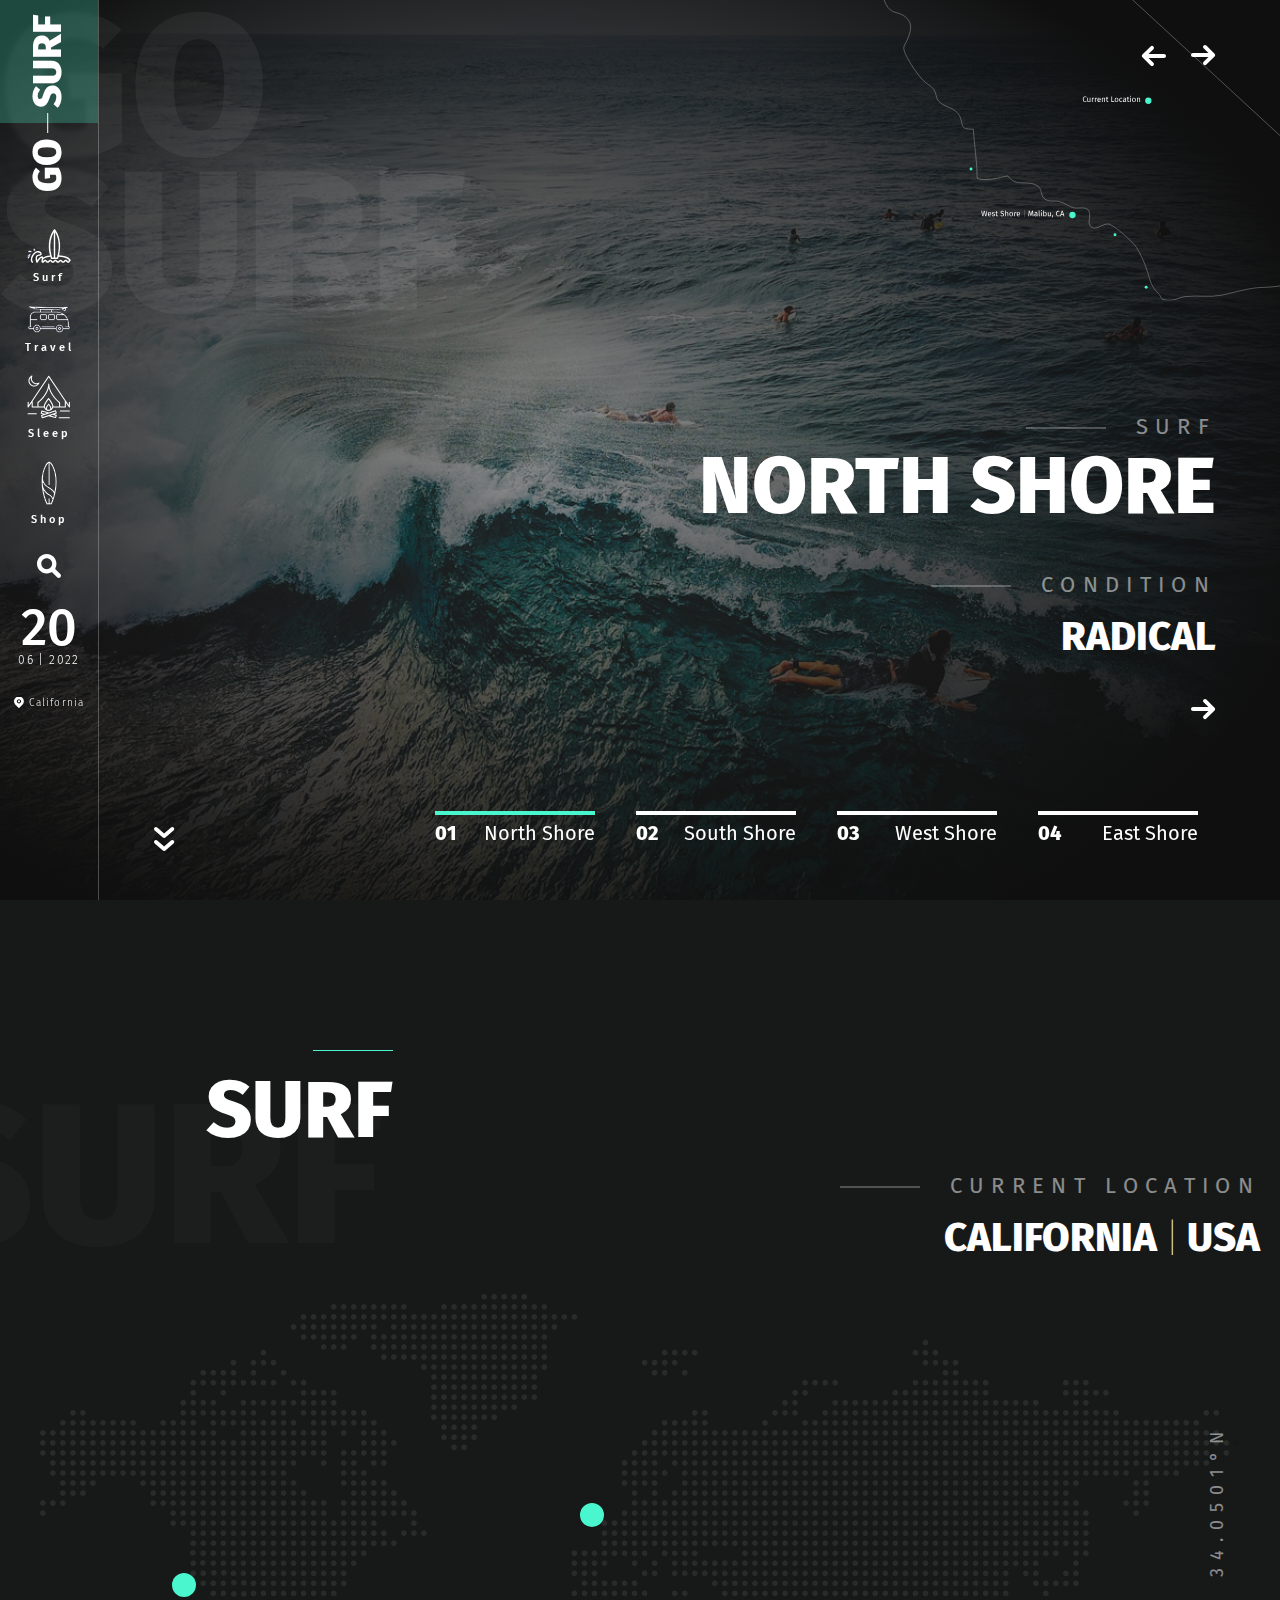
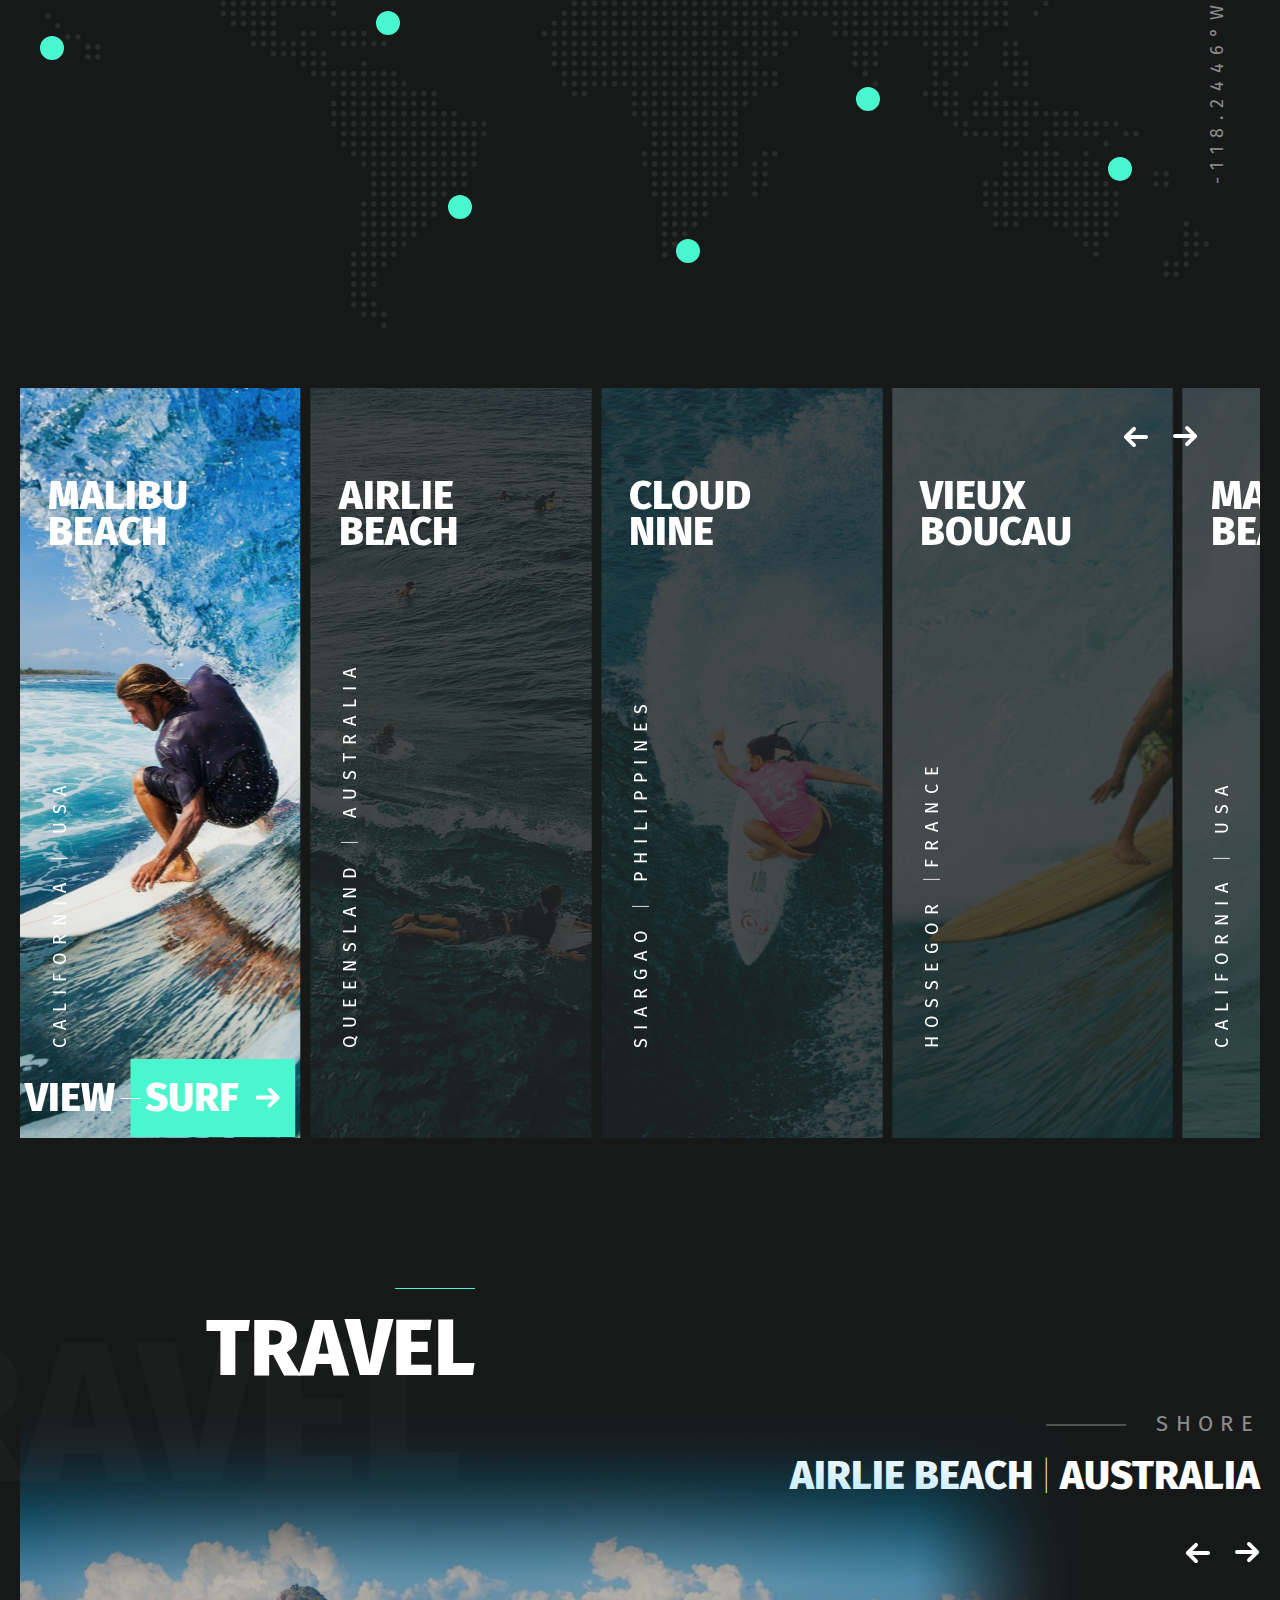
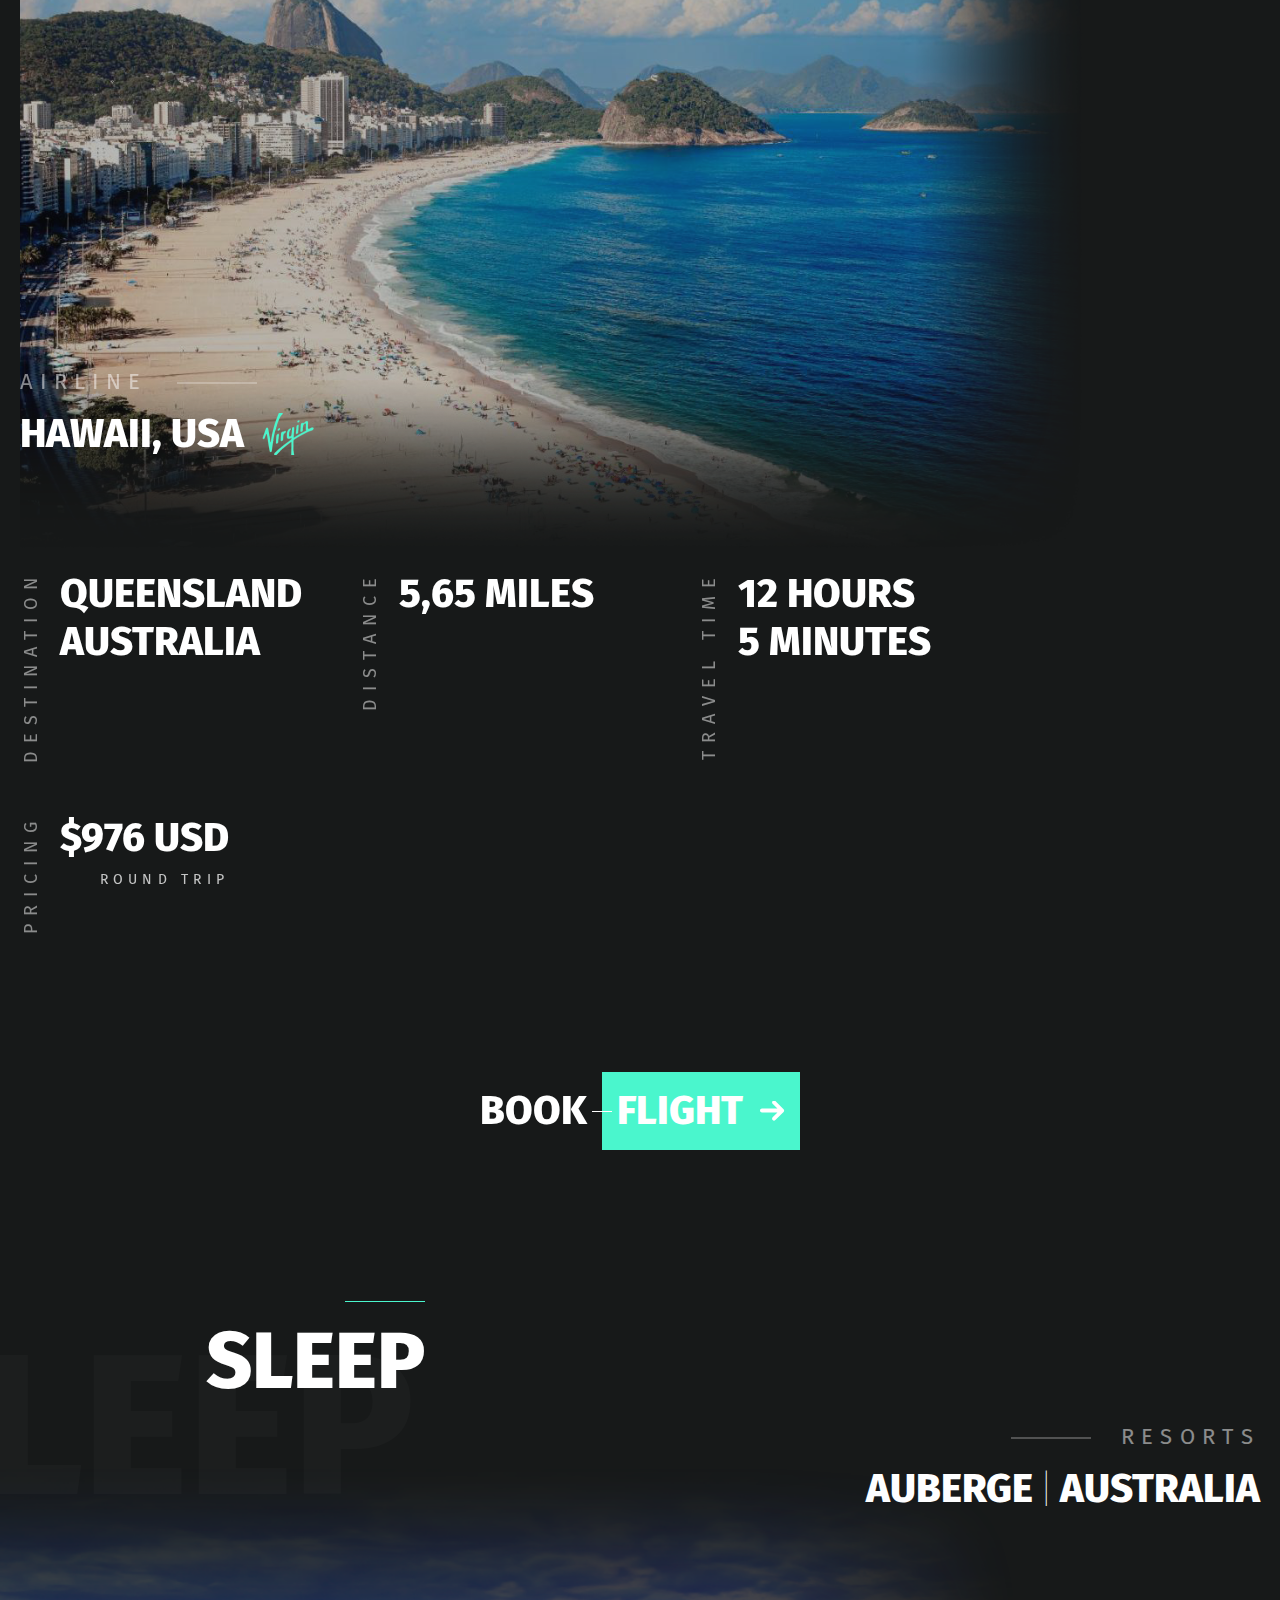
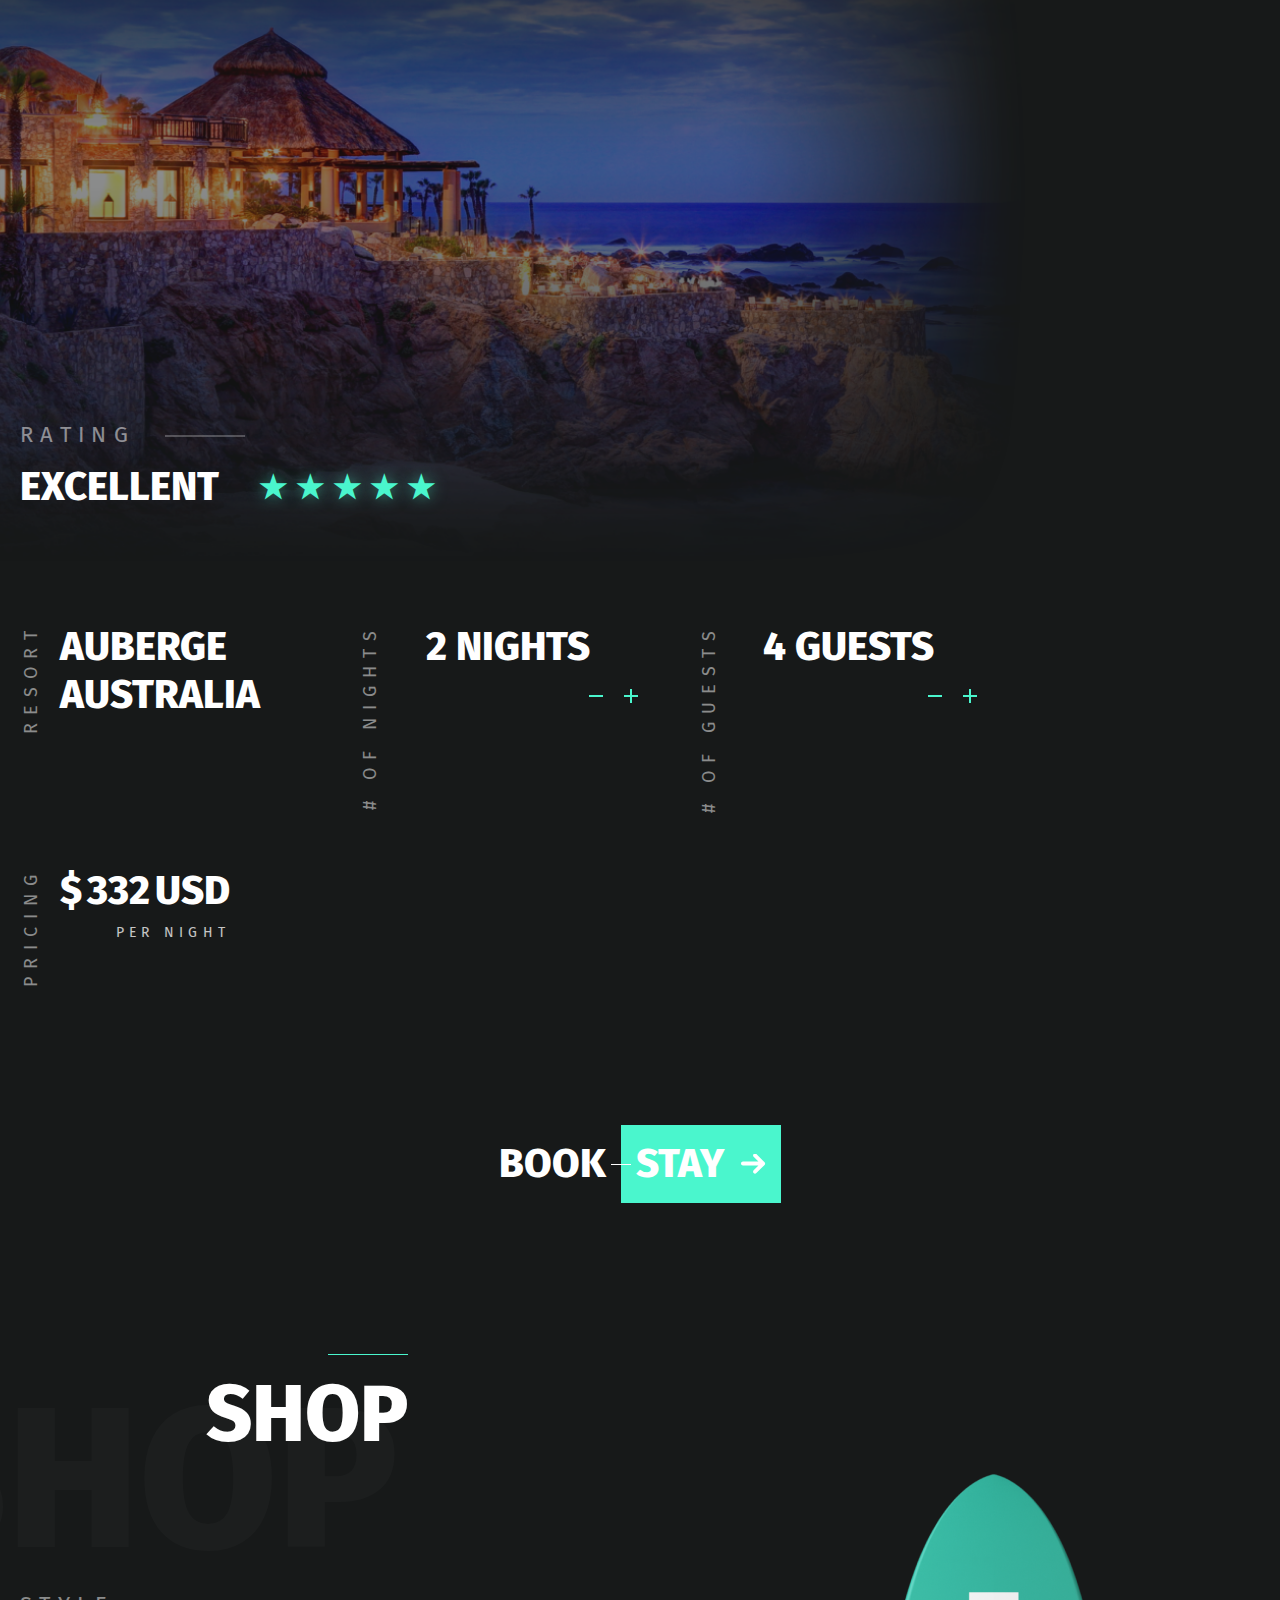
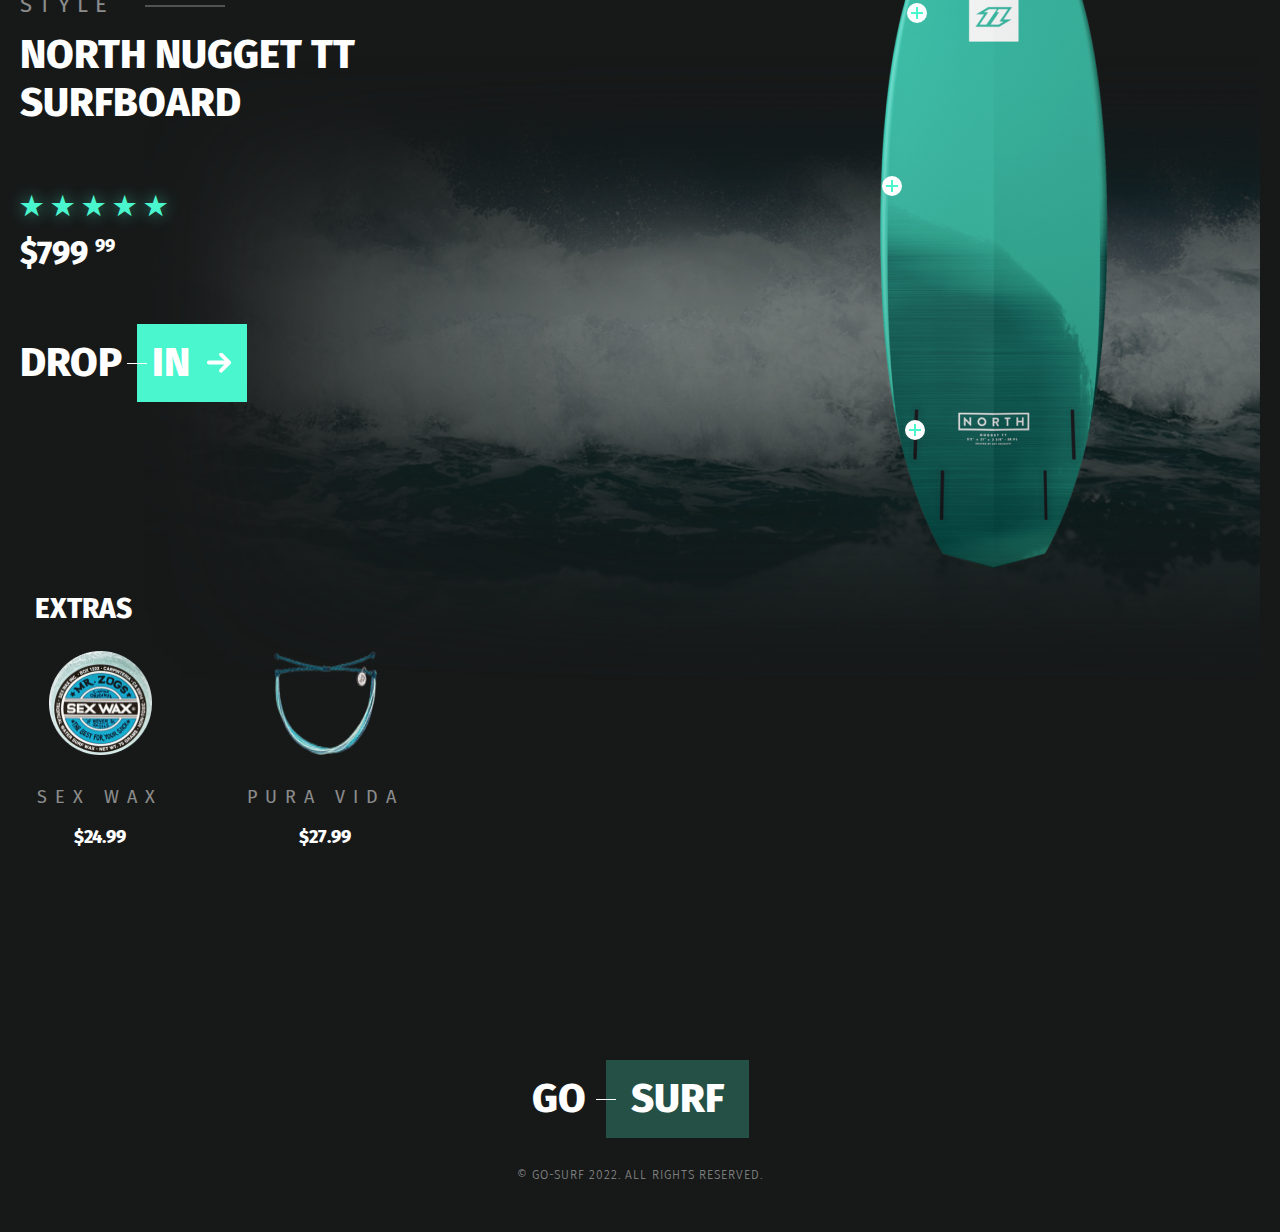
==== commit 9f0babdf: "updated style.css" ====
--- a/index.html
+++ b/index.html
@@ -217,10 +217,7 @@
           <div class="title-wrapper title-wrapper-surf">
             <div class="subtitle">Current location</div>
             <div class="surf-title-container">
-              <p class="title title-surf-district" id="surf-title-district">
-                California
-                <!-- <span class="title__span">|</span> -->
-              </p>
+              <p class="title title-surf-district" id="surf-title-district">California</p>
               <p class="title title-surf-country" id="surf-title-country">USA</p>
             </div>
           </div>
@@ -250,8 +247,6 @@
             <span class="dots-beach jeffreys-bay-beach" id="jeffreys-bay-beach"></span>
             <span class="dots-beach hikkaduwa-beach" id="hikkaduwa-beach"></span>
             <span class="dots-beach airlie-beach" id="airlie-beach"></span>
-            <!--crutch -->
-            <!-- <span class="dots-beach dots-5"></span> -->
           </div>
 
           <div class="swiper mySwiper-surf">
@@ -691,7 +686,7 @@
                         id="slider-nights"
                         min="1"
                         max="14"
-                        value="5"
+                        value="2"
                         step="1"
                       />
                       Nights
@@ -712,7 +707,7 @@
                         id="slider-guests"
                         min="2"
                         max="9"
-                        value="3"
+                        value="4"
                       />
                       Guests
                     </p>
@@ -726,7 +721,7 @@
                   <div class="slider__infoblock-subtitle">Pricing</div>
 
                   <p class="slider__infoblock-title slider__result total-price">
-                    $<span id="result-sleep" data-night="90" data-guest="22">332</span> USD
+                    $<span id="result-sleep" data-night="80" data-guest="43">332</span> USD
                   </p>
                 </div>
               </div>
